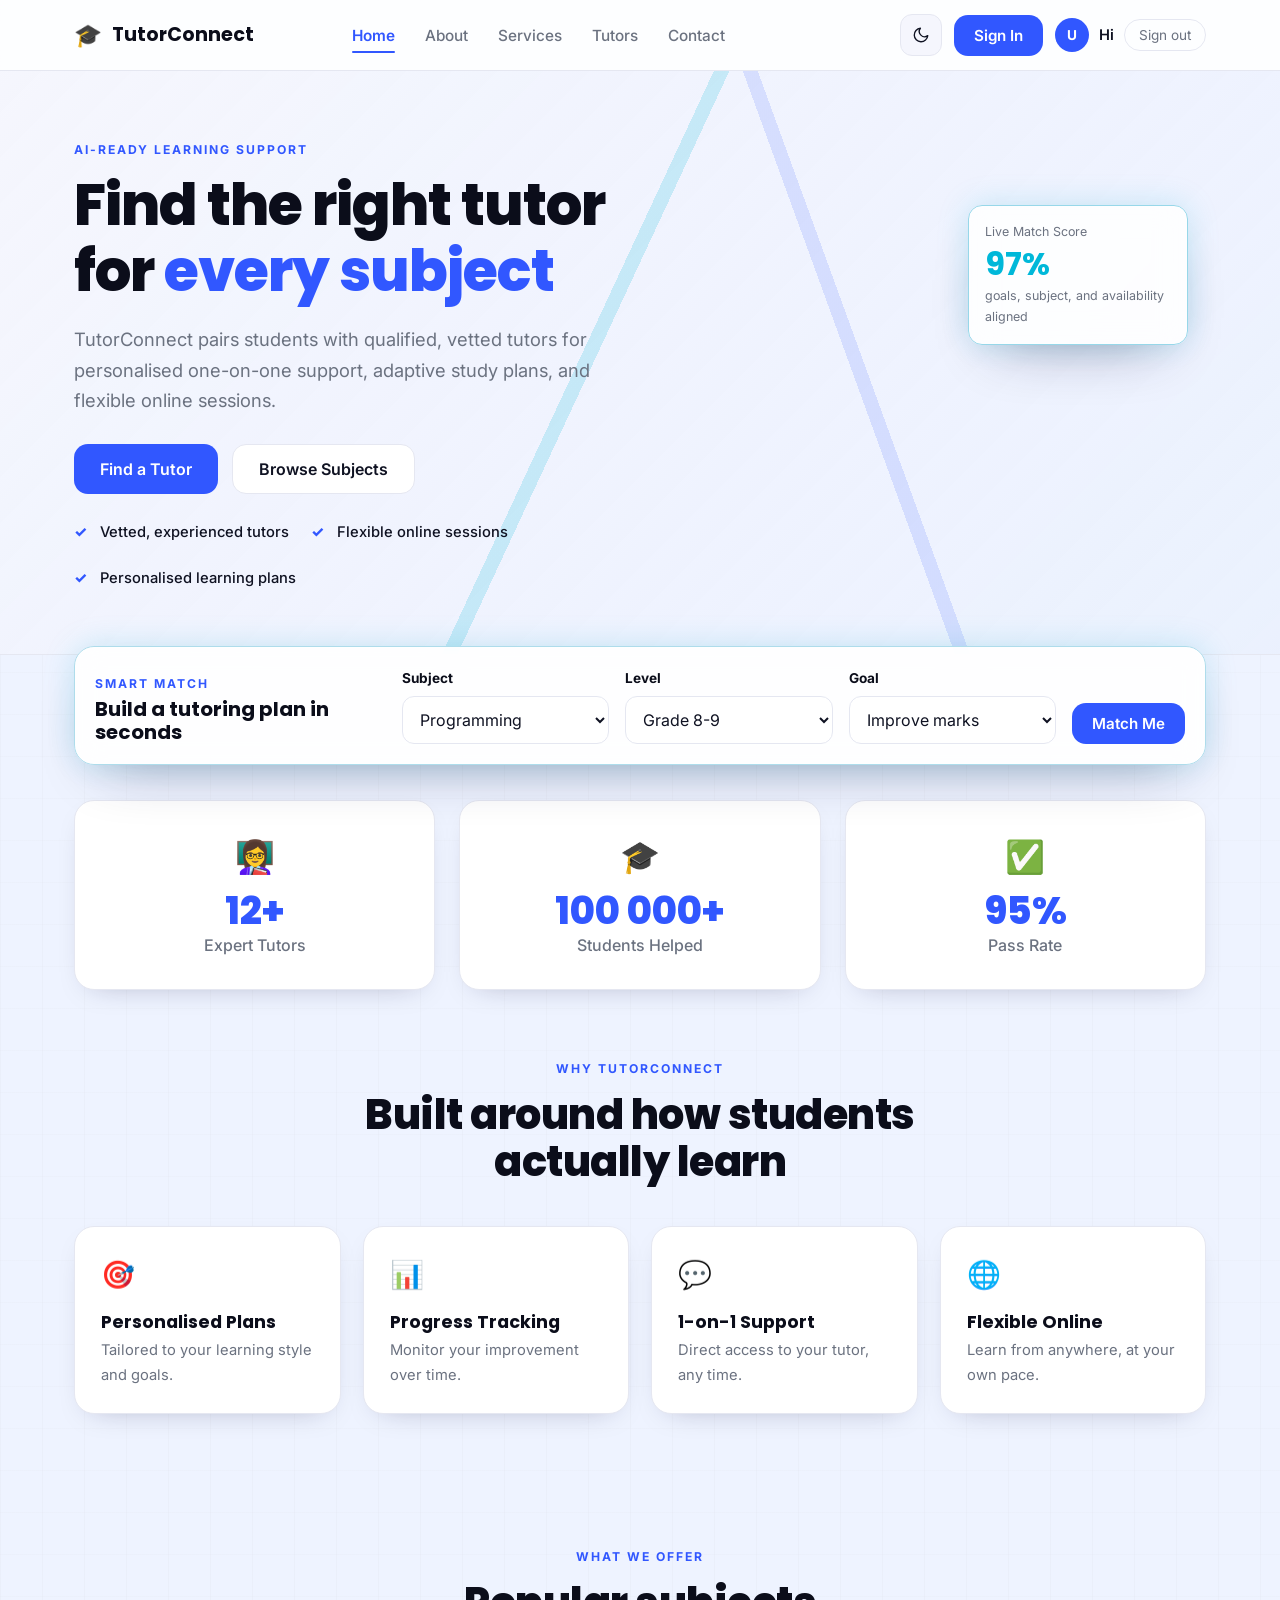
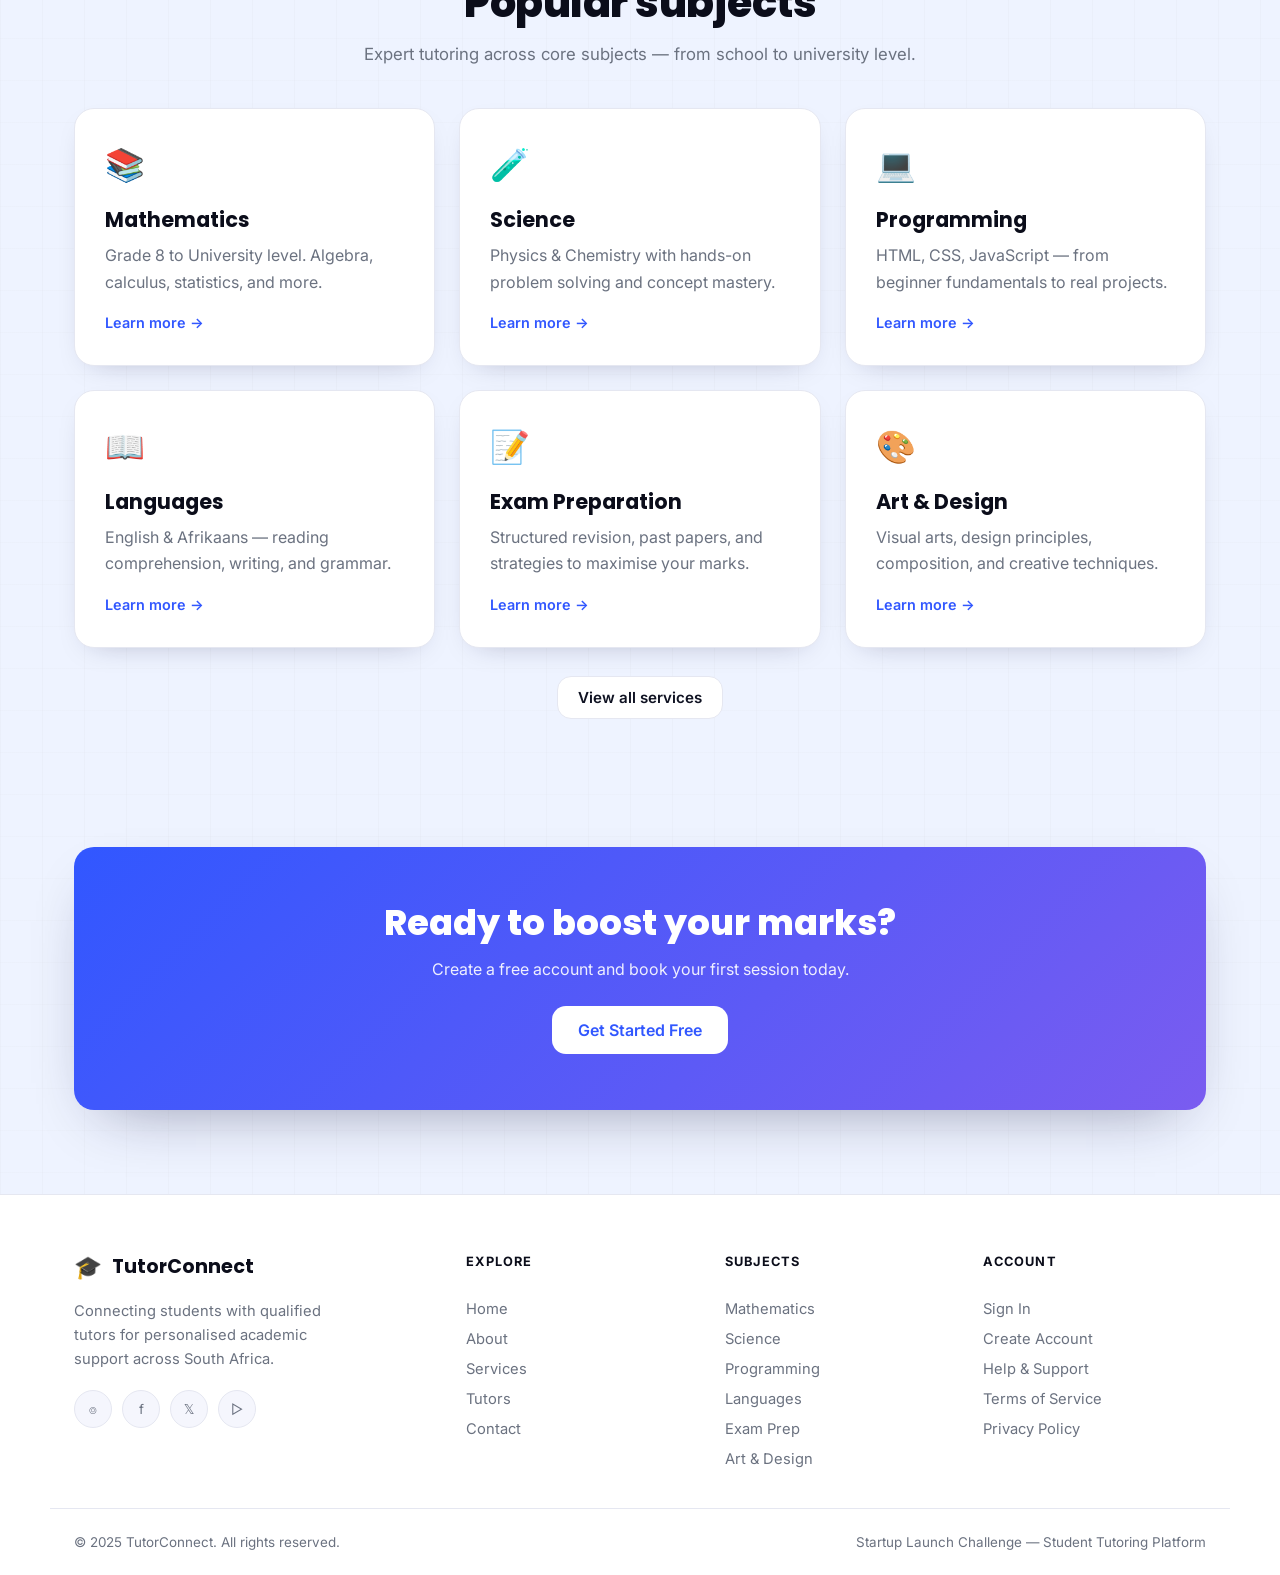
==== index.html @ 81cc76d5 "main" ====
<!DOCTYPE html>
<html lang="en" data-theme="light">
<head>
  <meta charset="UTF-8" />
  <meta name="viewport" content="width=device-width, initial-scale=1.0" />
  <meta name="description" content="TutorConnect pairs students with qualified, vetted tutors for personalised one-on-one academic support — online and on your schedule." />
  <title>TutorConnect — Find the Right Tutor for Every Subject</title>
  <link rel="preconnect" href="https://fonts.googleapis.com" />
  <link rel="preconnect" href="https://fonts.gstatic.com" crossorigin />
  <link href="https://fonts.googleapis.com/css2?family=Poppins:wght@500;600;700;800&family=Inter:wght@400;500;600;700&display=swap" rel="stylesheet" />
  <link rel="stylesheet" href="css/style.css" />
</head>
<body>

  <!-- ===================== NAVIGATION ===================== -->
  <header class="nav" id="topnav">
    <div class="nav__inner">
      <a href="#home" class="brand" data-page="home" aria-label="TutorConnect home">
        <span class="brand__cap" aria-hidden="true">🎓</span>
        <span class="brand__name">TutorConnect</span>
      </a>

      <nav class="nav__links" aria-label="Primary navigation">
        <button class="nav__link" data-page="home">Home</button>
        <button class="nav__link" data-page="about">About</button>
        <button class="nav__link" data-page="services">Services</button>
        <button class="nav__link" data-page="tutors">Tutors</button>
        <button class="nav__link" data-page="contact">Contact</button>
      </nav>

      <div class="nav__actions">
        <button class="theme-toggle" id="themeToggle" aria-label="Toggle dark mode" title="Toggle theme">
          <svg class="icon-moon" viewBox="0 0 24 24" width="18" height="18" fill="none" stroke="currentColor" stroke-width="1.8" stroke-linecap="round" stroke-linejoin="round"><path d="M21 12.8A9 9 0 1 1 11.2 3a7 7 0 0 0 9.8 9.8z"/></svg>
          <svg class="icon-sun" viewBox="0 0 24 24" width="18" height="18" fill="none" stroke="currentColor" stroke-width="1.8" stroke-linecap="round"><circle cx="12" cy="12" r="4"/><path d="M12 2v2M12 20v2M4.9 4.9l1.4 1.4M17.7 17.7l1.4 1.4M2 12h2M20 12h2M4.9 19.1l1.4-1.4M17.7 6.3l1.4-1.4"/></svg>
        </button>
        <button class="btn btn--primary nav__signin" data-page="signin">Sign In</button>
        <div class="nav__account" id="navAccount" hidden>
          <span class="nav__avatar" id="navAvatar">U</span>
          <span class="nav__hi" id="navHi">Hi</span>
          <button class="nav__signout" id="navSignout">Sign out</button>
        </div>
        <button class="nav__burger" id="navBurger" aria-label="Open menu" aria-expanded="false"><span></span><span></span><span></span></button>
      </div>
    </div>
    <nav class="nav__mobile" id="navMobile" aria-label="Mobile navigation">
      <button class="nav__link" data-page="home">Home</button>
      <button class="nav__link" data-page="about">About</button>
      <button class="nav__link" data-page="services">Services</button>
      <button class="nav__link" data-page="tutors">Tutors</button>
      <button class="nav__link" data-page="contact">Contact</button>
      <button class="nav__link" data-page="signin">Sign In</button>
    </nav>
  </header>

  <main id="main">

    <!-- ===================== HOME ===================== -->
    <section class="page page--active" id="page-home">
      <div class="hero">
        <div class="container hero__grid">
          <div class="hero__copy">
            <span class="eyebrow">AI-ready learning support</span>
            <h1 class="hero__title">Find the right tutor for <span class="text-primary">every subject</span></h1>
            <p class="hero__lead">TutorConnect pairs students with qualified, vetted tutors for personalised one-on-one support, adaptive study plans, and flexible online sessions.</p>
            <div class="hero__cta">
              <button class="btn btn--primary btn--lg" data-page="tutors">Find a Tutor</button>
              <button class="btn btn--ghost btn--lg" data-page="services">Browse Subjects</button>
            </div>
            <ul class="hero__points">
              <li>Vetted, experienced tutors</li>
              <li>Flexible online sessions</li>
              <li>Personalised learning plans</li>
            </ul>
          </div>

          <div class="hero__art">
            <img src="https://images.unsplash.com/photo-1522202176988-66273c2fd55f?w=900&q=80"
                 alt="Two students studying together at a laptop" loading="lazy"
                 onerror="this.style.display='none'" />
            <div class="orbit-card">
              <span>Live Match Score</span>
              <strong id="heroMatchScore">97%</strong>
              <small>goals, subject, and availability aligned</small>
            </div>
          </div>
        </div>
      </div>
       <br>
      <div class="container quick-match-wrap">
        <form class="quick-match" id="quickMatchForm">
          <div class="quick-match__head">
            <span class="eyebrow">Smart match</span>
            <h2>Build a tutoring plan in seconds</h2>
          </div>
          <label>
            <span>Subject</span>
            <select id="matchSubject" aria-label="Choose a subject">
              <option>Programming</option>
              <option>Mathematics</option>
              <option>Science</option>
              <option>Arts & Design</option>
              <option>English</option>
              <option>Afrikaans</option>
              <option>Exam Preparation</option>
            </select>
          </label>
          <label>
            <span>Level</span>
            <select id="matchLevel" aria-label="Choose a level">
              <option>Grade 8-9</option>
              <option>Grade 10-12</option>
              <option>University</option>
              <option>Beginner</option>
            </select>
          </label>
          <label>
            <span>Goal</span>
            <select id="matchGoal" aria-label="Choose a goal">
              <option>Improve marks</option>
              <option>Exam preparation</option>
              <option>Catch up fast</option>
              <option>Build confidence</option>
            </select>
          </label>
          <button type="submit" class="btn btn--primary">Match Me</button>
        </form>
        <div class="match-result" id="matchResult" hidden></div>
      </div>
      <br>
      <!-- stats -->
       <br>
       <br>
      <div class="container">
        <div class="stats" id="statRow">
          <div class="stat-card"><span class="stat-card__icon" aria-hidden="true">👩‍🏫</span><span class="stat-card__num" data-count="12" data-suffix="+">12+</span><span class="stat-card__label">Expert Tutors</span></div>
          <div class="stat-card"><span class="stat-card__icon" aria-hidden="true">🎓</span><span class="stat-card__num" data-count="100000" data-format="space" data-suffix="+">100 000+</span><span class="stat-card__label">Students Helped</span></div>
          <div class="stat-card"><span class="stat-card__icon" aria-hidden="true">✅</span><span class="stat-card__num" data-count="95" data-suffix="%">95%</span><span class="stat-card__label">Pass Rate</span></div>
        </div>
      </div>

      <!-- why -->
      <div class="container section">
        <div class="section__head center">
          <span class="eyebrow">Why TutorConnect</span>
          <h2 class="section__title">Built around how students actually learn</h2>
        </div>
        <div class="features" id="featureGrid"><!-- rendered by JS --></div>
      </div>

      <!-- subjects preview -->
      <div class="container section">
        <div class="section__head center">
          <span class="eyebrow">What we offer</span>
          <h2 class="section__title">Popular subjects</h2>
          <p class="section__sub">Expert tutoring across core subjects — from school to university level.</p>
        </div>
        <div class="services" id="homeServices"><!-- rendered by JS --></div>
        <div class="center" style="margin-top:28px">
          <button class="btn btn--ghost" data-page="services">View all services</button>
        </div>
      </div>

      <!-- CTA band -->
      <div class="container section">
        <div class="cta-band">
          <h2>Ready to boost your marks?</h2>
          <p>Create a free account and book your first session today.</p>
          <button class="btn btn--light btn--lg" data-page="signin">Get Started Free</button>
        </div>
      </div>
    </section>

    <!-- ===================== ABOUT ===================== -->
    <section class="page" id="page-about">
      <div class="band-soft">
        <div class="container about">
          <div class="about__text">
            <span class="eyebrow">Who we are</span>
            <h1 class="section__title section__title--xl">About TutorConnect</h1>
            <p>TutorConnect helps students find reliable tutors for academic support and exam preparation. We connect learners with qualified tutors in various subjects, ensuring personalised learning experiences and improved academic performance.</p>
            <p>Our mission is to empower students to achieve their academic goals by providing access to experienced tutors who can guide them through their learning journey. We believe every student has the potential to excel with the right support.</p>
            <p>We focus on creating a safe, supportive, and engaging learning environment where students can build confidence, strengthen their understanding of key concepts, and develop essential study skills.</p>
            <p>Through innovative technology and dedicated educators, TutorConnect bridges the gap between students and expert tutors, offering flexible online learning, personalised tutoring plans, and progress tracking tailored to each student's needs.</p>
          </div>
          <div class="about__cards" id="aboutFeatures"><!-- rendered by JS --></div>
        </div>
      </div>

      <div class="container section">
        <div class="stats stats--plain" id="aboutStats">
          <div class="stat-card"><span class="stat-card__icon" aria-hidden="true">👩‍🏫</span><span class="stat-card__num">12+</span><span class="stat-card__label">Expert Tutors</span></div>
          <div class="stat-card"><span class="stat-card__icon" aria-hidden="true">🎓</span><span class="stat-card__num">100 000+</span><span class="stat-card__label">Students Helped</span></div>
          <div class="stat-card"><span class="stat-card__icon" aria-hidden="true">✅</span><span class="stat-card__num">95%</span><span class="stat-card__label">Pass Rate</span></div>
        </div>
      </div>

      <div class="container section">
        <div class="cta-band">
          <h2>Want to learn with us?</h2>
          <p>Browse our tutors and find the perfect match for your subject and level.</p>
          <button class="btn btn--light btn--lg" data-page="tutors">Find a Tutor</button>
        </div>
      </div>
    </section>

    <!-- ===================== SERVICES ===================== -->
    <section class="page" id="page-services">
      <div class="band-soft">
        <div class="container section">
          <div class="section__head center">
            <span class="eyebrow">What we offer</span>
            <h1 class="section__title section__title--xl">Our Services</h1>
            <p class="section__sub">Expert tutoring across core subjects — from school to university level.</p>
          </div>
          <div class="services" id="servicesGrid"><!-- rendered by JS --></div>
        </div>
      </div>
      <div class="container section">
        <div class="cta-band">
          <h2>Not sure which subject to start with?</h2>
          <p>Send us a message and we'll help you find the right tutor for your goals.</p>
          <button class="btn btn--light btn--lg" data-page="contact">Contact Us</button>
        </div>
      </div>
    </section>

    <!-- ===================== SUBJECT (dynamic, one per subject) ===================== -->
    <section class="page" id="page-subject">
      <div class="band-soft">
        <div class="container section">
          <button class="back-link" data-page="services">← All services</button>
          <div class="subject-hero center">
            <span class="subject-hero__icon" id="subjectIcon" aria-hidden="true">📚</span>
            <span class="eyebrow">Subject</span>
            <h1 class="section__title section__title--xl" id="subjectTitle">Subject</h1>
            <p class="section__sub" id="subjectTagline"></p>
          </div>
        </div>
      </div>

      <div class="container section">
        <div class="subject-about card">
          <h2>What we cover</h2>
          <p id="subjectAbout"></p>
          <ul class="topics" id="subjectTopics"></ul>
        </div>
      </div>

      <div class="container section">
        <h2 class="section__title center">Tutors for <span id="subjectTitle2"></span></h2>
        <p class="tutor-count" id="subjectTutorCount" aria-live="polite"></p>
        <div class="tutors" id="subjectTutors"></div>
        <div class="center" style="margin-top:28px">
          <button class="btn btn--ghost" data-page="tutors">Browse all tutors</button>
        </div>
      </div>

      <div class="container section">
        <div class="cta-band">
          <h2>Ready to start with <span id="subjectTitle3"></span>?</h2>
          <p>Book a session or message us and we'll match you with the right tutor.</p>
          <button class="btn btn--light btn--lg" data-page="contact">Get in Touch</button>
        </div>
      </div>
    </section>

    <!-- ===================== TUTORS ===================== -->
    <section class="page" id="page-tutors">
      <div class="container section">
        <div class="section__head center">
          <span class="eyebrow">Our team</span>
          <h1 class="section__title section__title--xl">Find a Tutor</h1>
          <p class="section__sub">Browse our qualified tutors by name or subject and get started today.</p>
        </div>

        <!-- search -->
        <div class="tutor-search">
          <svg viewBox="0 0 24 24" width="18" height="18" fill="none" stroke="currentColor" stroke-width="1.8"><circle cx="11" cy="11" r="7"/><path d="M21 21l-4-4"/></svg>
          <input type="search" id="tutorSearch" placeholder="Search by name or subject…" aria-label="Search tutors by name or subject" />
        </div>

        <!-- subject filter pills -->
        <div class="pills" id="subjectPills"><!-- rendered by JS --></div>

        <div class="tutor-tools" aria-label="Tutor browsing tools">
          <label class="select-field">
            <span>Sort</span>
            <select id="tutorSort">
              <option value="recommended">Recommended</option>
              <option value="rating">Highest rating</option>
              <option value="reviews">Most reviewed</option>
              <option value="rate">Lowest rate</option>
            </select>
          </label>
          <label class="toggle-field">
            <input type="checkbox" id="availableOnly" />
            <span>Available this week</span>
          </label>
        </div>

        <p class="tutor-count" id="tutorCount" aria-live="polite"></p>
        <div class="tutors" id="tutorGrid"><!-- rendered by JS --></div>
        <p class="empty-msg" id="tutorEmpty" hidden>No tutors match your search. Try a different name or subject.</p>
      </div>
    </section>

    <!-- ===================== CONTACT ===================== -->
    <section class="page" id="page-contact">
      <div class="band-soft">
        <div class="container section contact">
          <div class="contact__intro">
            <span class="eyebrow">Get in touch</span>
            <h1 class="section__title section__title--xl">Contact Us</h1>
            <p>Have a question or want to find the right tutor for your needs? Send us a message and we'll get back to you within 24 hours.</p>
            <ul class="contact__list">
              <li><span class="contact__ico" aria-hidden="true">✉️</span><span><strong>Email</strong>hello@tutorconnect.co.za</span></li>
              <li><span class="contact__ico" aria-hidden="true">📞</span><span><strong>Phone</strong>+27 21 000 0000</span></li>
              <li><span class="contact__ico" aria-hidden="true">🕘</span><span><strong>Hours</strong>Mon–Fri, 8am–6pm SAST</span></li>
            </ul>
          </div>

          <form class="contact__form card" id="contactForm" novalidate>
            <div class="field">
              <label for="cName">Your Name</label>
              <input id="cName" name="name" type="text" placeholder="Thabo Mokoena" required />
              <span class="field__error" data-for="cName"></span>
            </div>
            <div class="field">
              <label for="cEmail">Email Address</label>
              <input id="cEmail" name="email" type="email" placeholder="you@email.com" required />
              <span class="field__error" data-for="cEmail"></span>
            </div>
            <div class="field">
              <label for="cMsg">Message</label>
              <textarea id="cMsg" name="message" rows="5" placeholder="Tell us what you need help with…" required></textarea>
              <span class="field__error" data-for="cMsg"></span>
            </div>
            <button type="submit" class="btn btn--primary btn--block btn--lg">Send Message</button>
            <p class="form__success" id="contactSuccess" hidden>✓ Thanks! Your message has been sent — we'll reply within 24 hours.</p>
          </form>
        </div>
      </div>
    </section>

    <!-- ===================== TERMS ===================== -->
    <section class="page" id="page-terms-extra">
      <div class="container section legal">
        <button class="back-link" data-page="home">← Back to home</button>
        <span class="eyebrow">Legal</span>
        <h1 class="section__title section__title--xl">Terms of Service</h1>
        <p class="legal__updated">Last updated: 1 January 2025</p>
        <h2>1. Using TutorConnect</h2>
        <p>TutorConnect connects students with independent tutors for academic support. By creating an account you confirm that the information you provide is accurate and that you are old enough, or have guardian permission, to use the service.</p>
        <h2>2. Booking sessions</h2>
        <p>When you book a session you agree to attend at the scheduled time. Tutors set their own availability and rates, which are shown before you confirm. Cancellations made at least 24 hours in advance are eligible for rescheduling.</p>
        <h2>3. Conduct</h2>
        <p>We expect respectful, honest communication between students and tutors. Harassment, abuse, or attempts to arrange payment outside the platform may result in account suspension.</p>
        <h2>4. Payments &amp; refunds</h2>
        <p>Session fees are processed securely. If a tutor fails to attend a confirmed session, you are entitled to a full refund or a free rebooking.</p>
        <h2>5. Changes</h2>
        <p>We may update these terms from time to time. Significant changes will be communicated by email or an in-app notice. This is a student project demonstration and not a binding legal agreement.</p>
      </div>
    </section>

    <!-- ===================== PRIVACY ===================== -->
    <section class="page" id="page-privacy-extra">
      <div class="container section legal">
        <button class="back-link" data-page="home">← Back to home</button>
        <span class="eyebrow">Legal</span>
        <h1 class="section__title section__title--xl">Privacy Policy</h1>
        <p class="legal__updated">Last updated: 1 January 2025</p>
        <h2>What we collect</h2>
        <p>We collect the details you give us — your name, email address, and the subjects you're interested in — so we can match you with suitable tutors and contact you about your sessions.</p>
        <h2>How we use it</h2>
        <p>Your information is used to operate the platform: creating your account, processing bookings, and improving the service. We never sell your personal data to third parties.</p>
        <h2>Cookies</h2>
        <p>We use a small amount of local storage to remember your theme preference (light or dark) and keep you signed in during your visit. You can clear this at any time in your browser settings.</p>
        <h2>Your choices</h2>
        <p>You can request a copy of your data or ask us to delete your account by emailing hello@tutorconnect.co.za. This is a student project demonstration; no real personal data is stored on a server.</p>
      </div>
    </section>

    <!-- ===================== SIGN IN ===================== -->
    <section class="page" id="page-signin">
      <div class="container section auth-wrap">
        <div class="auth-card card">
          <div class="auth-card__head">
            <span class="brand__cap" aria-hidden="true">🎓</span>
            <h1 id="authTitle">Welcome back</h1>
            <p id="authSub">Sign in to your TutorConnect account.</p>
          </div>

          <div class="auth-tabs" id="authTabs">
            <button class="auth-tab auth-tab--active" data-auth="signin">Sign In</button>
            <button class="auth-tab" data-auth="create">Create Account</button>
          </div>

          <form id="authForm" novalidate>
            <div class="field">
              <label for="authUser">Username</label>
              <input id="authUser" type="text" placeholder="Enter any username" autocomplete="username" />
            </div>
            <div class="field">
              <label for="authPass">Password</label>
              <div class="field__pass">
                <input id="authPass" type="password" placeholder="Enter any password" autocomplete="current-password" />
                <button type="button" class="field__eye" id="togglePass" aria-label="Show password">
                  <svg viewBox="0 0 24 24" width="17" height="17" fill="none" stroke="currentColor" stroke-width="1.7"><path d="M2 12s3.5-7 10-7 10 7 10 7-3.5 7-10 7-10-7-10-7z"/><circle cx="12" cy="12" r="3"/></svg>
                </button>
              </div>
            </div>
            <button type="submit" class="btn btn--primary btn--block btn--lg" id="authSubmit">Sign In</button>
            <p class="auth-msg" id="authMsg" hidden></p>
          </form>

          <p class="auth-note">Demo mode — any username and password will sign you in.</p>
        </div>
      </div>
    </section>

    <!-- ===================== TERMS ===================== -->
    <section class="page" id="page-terms">
      <div class="container section legal">
        <span class="eyebrow">Legal</span>
        <h1 class="section__title section__title--xl">Terms of Service</h1>
        <p class="legal__date">Last updated: 1 January 2025</p>
        <h2>1. Using TutorConnect</h2>
        <p>By creating an account or booking a session you agree to use TutorConnect for lawful, educational purposes. You are responsible for keeping your login details secure and for the activity on your account.</p>
        <h2>2. Bookings &amp; sessions</h2>
        <p>Sessions are arranged between students and independent tutors. Tutors set their own availability. We ask that cancellations are made at least 24 hours before a scheduled session so the slot can be offered to another student.</p>
        <h2>3. Conduct</h2>
        <p>We are committed to a safe, supportive learning environment. Harassment, abusive language, or sharing of inappropriate content may result in suspension of your account.</p>
        <h2>4. Payments</h2>
        <p>Where payments apply, fees are shown clearly before you confirm a booking. This demo project does not process real payments.</p>
        <h2>5. Changes</h2>
        <p>We may update these terms from time to time. Continued use of the platform after changes means you accept the updated terms.</p>
        <button class="btn btn--ghost" data-page="home" style="margin-top:20px">← Back to home</button>
      </div>
    </section>

    <!-- ===================== PRIVACY ===================== -->
    <section class="page" id="page-privacy">
      <div class="container section legal">
        <span class="eyebrow">Legal</span>
        <h1 class="section__title section__title--xl">Privacy Policy</h1>
        <p class="legal__date">Last updated: 1 January 2025</p>
        <h2>What we collect</h2>
        <p>To match you with tutors we may collect your name, email address, the subjects you're interested in, and your messages to us. We only collect what we need to provide the service.</p>
        <h2>How we use it</h2>
        <p>Your information is used to create your account, arrange sessions, respond to enquiries, and improve TutorConnect. We do not sell your personal information to third parties.</p>
        <h2>Your choices</h2>
        <p>You can request a copy of your data or ask us to delete your account at any time by contacting <strong>hello@tutorconnect.co.za</strong>.</p>
        <h2>Cookies</h2>
        <p>We use local browser storage to remember small preferences such as your light or dark theme. No tracking cookies are used in this project.</p>
        <button class="btn btn--ghost" data-page="home" style="margin-top:20px">← Back to home</button>
      </div>
    </section>

  </main>

  <!-- ===================== FOOTER ===================== -->
  <footer class="footer" id="footer">
    <div class="container footer__inner">
      <div class="footer__brand">
        <a href="#home" class="brand" data-page="home"><span class="brand__cap" aria-hidden="true">🎓</span><span class="brand__name">TutorConnect</span></a>
        <p>Connecting students with qualified tutors for personalised academic support across South Africa.</p>
        <div class="footer__social">
          <button aria-label="Instagram" data-social="Instagram">⌾</button>
          <button aria-label="Facebook" data-social="Facebook">f</button>
          <button aria-label="X" data-social="X">𝕏</button>
          <button aria-label="YouTube" data-social="YouTube">▷</button>
        </div>
      </div>

      <nav class="footer__col" aria-label="Explore">
        <span class="footer__head">Explore</span>
        <button class="footer__link" data-page="home">Home</button>
        <button class="footer__link" data-page="about">About</button>
        <button class="footer__link" data-page="services">Services</button>
        <button class="footer__link" data-page="tutors">Tutors</button>
        <button class="footer__link" data-page="contact">Contact</button>
      </nav>

      <nav class="footer__col" aria-label="Subjects">
        <span class="footer__head">Subjects</span>
        <button class="footer__link" data-open-subject="Mathematics">Mathematics</button>
        <button class="footer__link" data-open-subject="Science">Science</button>
        <button class="footer__link" data-open-subject="Programming">Programming</button>
        <button class="footer__link" data-open-subject="Languages">Languages</button>
        <button class="footer__link" data-open-subject="Exam Preparation">Exam Prep</button>
        <button class="footer__link" data-open-subject="Art &amp; Design">Art &amp; Design</button>
      </nav>

      <nav class="footer__col" aria-label="Account">
        <span class="footer__head">Account</span>
        <button class="footer__link" data-page="signin">Sign In</button>
        <button class="footer__link" data-page="signin" data-authmode="create">Create Account</button>
        <button class="footer__link" data-page="contact">Help &amp; Support</button>
        <button class="footer__link" data-page="terms">Terms of Service</button>
        <button class="footer__link" data-page="privacy">Privacy Policy</button>
      </nav>
    </div>
    <div class="container footer__bottom">
      <span>©️ 2025 TutorConnect. All rights reserved.</span>
      <span>Startup Launch Challenge — Student Tutoring Platform</span>
    </div>
  </footer>

  <!-- toast -->
  <div class="toast" id="toast" hidden></div>

  <div class="modal" id="bookingModal" hidden>
    <div class="modal__panel" role="dialog" aria-modal="true" aria-labelledby="bookingTitle">
      <button class="modal__close" id="bookingClose" aria-label="Close booking dialog">x</button>
      <span class="eyebrow">Session request</span>
      <h2 id="bookingTitle">Book a tutor</h2>
      <p id="bookingIntro"></p>
      <form id="bookingForm" class="booking-form">
        <label>
          <span>Preferred day</span>
          <select id="bookingDay">
            <option>Monday</option>
            <option>Tuesday</option>
            <option>Wednesday</option>
            <option>Thursday</option>
            <option>Friday</option>
            <option>Saturday</option>
          </select>
        </label>
        <label>
          <span>Session length</span>
          <select id="bookingLength">
            <option>45 minutes</option>
            <option>60 minutes</option>
            <option>90 minutes</option>
          </select>
        </label>
        <label>
          <span>What should the tutor focus on?</span>
          <textarea id="bookingNotes" rows="4" placeholder="Example: calculus revision, past paper questions, confidence with basics"></textarea>
        </label>
        <button type="submit" class="btn btn--primary btn--block">Send Request</button>
      </form>
    </div>
  </div>

  <script src="css/js/script.js"></script>
</body>
</html>
---- css/style.css ----
/* ============================================================
   TutorConnect — Stylesheet
   Headings: Poppins · Body: Inter
   ============================================================ */

/* ---------- THEME TOKENS ---------- */
:root {
  --primary:    #3157ff;
  --primary-d:  #203fd1;
  --primary-sft:#e7efff;
  --accent:     #00b8d9;
  --success:    #20b486;
  --bg:         #eef3ff;
  --surface:    #ffffff;
  --surface-2:  #f5f6fd;
  --text:       #0f1222;
  --heading:    #0b0d1a;
  --muted:      #6b7280;
  --border:     #e5e7f1;
  --star:       #f5b50a;
  --ring:       rgba(91,63,228,.20);
  --shadow:     0 10px 30px -18px rgba(20,20,60,.35);
  --shadow-lg:  0 24px 60px -30px rgba(20,20,60,.45);
  --glow:       0 0 32px rgba(0,184,217,.18);

  --font-head: "Poppins", system-ui, sans-serif;
  --font-body: "Inter", system-ui, sans-serif;
  --maxw: 1180px;
  --nav-h: 70px;
  --r-sm: 10px; --r-md: 14px; --r-lg: 20px; --r-pill: 999px;
}

[data-theme="dark"] {
  --primary:    #7c8cff;
  --primary-d:  #5d6df1;
  --primary-sft:#182044;
  --accent:     #38d5ff;
  --success:    #3ce0a6;
  --bg:         #090b12;
  --surface:    #111622;
  --surface-2:  #151d2c;
  --text:       #e7e9f2;
  --heading:    #f4f5fb;
  --muted:      #99a0b3;
  --border:     #262a39;
  --star:       #f5b50a;
  --ring:       rgba(129,105,255,.28);
  --shadow:     0 10px 30px -18px rgba(0,0,0,.6);
  --shadow-lg:  0 24px 60px -28px rgba(0,0,0,.7);
  --glow:       0 0 42px rgba(56,213,255,.18);
}

/* ---------- RESET ---------- */
* { box-sizing: border-box; margin: 0; padding: 0; }
html { scroll-behavior: smooth; }
body {
  background:
    linear-gradient(90deg, color-mix(in srgb, var(--border) 32%, transparent) 1px, transparent 1px),
    linear-gradient(180deg, color-mix(in srgb, var(--border) 26%, transparent) 1px, transparent 1px),
    var(--bg);
  background-size: 42px 42px;
  color: var(--text);
  font-family: var(--font-body);
  font-size: 16px;
  line-height: 1.65;
  -webkit-font-smoothing: antialiased;
  transition: background .3s ease, color .3s ease;
}
img { max-width: 100%; display: block; }
button { font-family: inherit; cursor: pointer; border: none; background: none; color: inherit; }
input, textarea, select { font-family: inherit; font-size: 1rem; }
a { color: inherit; text-decoration: none; }
h1, h2, h3, h4 { font-family: var(--font-head); color: var(--heading); line-height: 1.15; }
::selection { background: var(--primary); color: #fff; }

.container { max-width: var(--maxw); margin: 0 auto; padding: 0 24px; }
.section { padding: 64px 24px; }
.center { text-align: center; }
.text-primary { color: var(--primary); }
.eyebrow {
  font-family: var(--font-body); font-weight: 700; text-transform: uppercase;
  letter-spacing: 2px; font-size: .76rem; color: var(--primary); display: inline-block; margin-bottom: 12px;
}
.section__head { max-width: 620px; margin: 0 auto 40px; }
.section__head.center { text-align: center; }
.section__title { font-size: clamp(1.9rem, 4vw, 2.6rem); font-weight: 800; letter-spacing: -.5px; }
.section__title--xl { font-size: clamp(2.2rem, 5vw, 3.2rem); }
.section__sub { color: var(--muted); margin-top: 14px; font-size: 1.05rem; }

/* ============================================================
   NAVIGATION
   ============================================================ */
.nav {
  position: sticky; top: 0; z-index: 50;
  background: color-mix(in srgb, var(--surface) 88%, transparent);
  backdrop-filter: blur(12px);
  border-bottom: 1px solid var(--border);
}
.nav__inner { max-width: var(--maxw); margin: 0 auto; height: var(--nav-h); display: flex; align-items: center; gap: 20px; padding: 0 24px; }
.brand { display: inline-flex; align-items: center; gap: 10px; }
.brand__cap { font-size: 1.4rem; line-height: 1; }
.brand__name { font-family: var(--font-head); font-weight: 700; font-size: 1.2rem; color: var(--heading); }
.nav__links { display: flex; gap: 30px; margin: 0 auto; }
.nav__link { font-size: .96rem; font-weight: 500; color: var(--muted); position: relative; padding: 6px 0; transition: color .2s; }
.nav__link:hover { color: var(--text); }
.nav__link.is-active { color: var(--primary); font-weight: 600; }
.nav__link.is-active::after { content: ""; position: absolute; left: 0; right: 0; bottom: -2px; height: 2px; background: var(--primary); border-radius: 2px; }
.nav__actions { display: flex; align-items: center; gap: 12px; margin-left: auto; }

.theme-toggle { width: 42px; height: 42px; border-radius: 12px; background: var(--surface-2); border: 1px solid var(--border); display: grid; place-items: center; color: var(--text); transition: background .2s, transform .3s; }
.theme-toggle:hover { transform: rotate(12deg); }
.icon-sun { display: none; }
[data-theme="dark"] .icon-moon { display: none; }
[data-theme="dark"] .icon-sun { display: block; }

.nav__account { display: flex; align-items: center; gap: 10px; }
.nav__avatar { width: 34px; height: 34px; border-radius: 50%; background: var(--primary); color: #fff; display: grid; place-items: center; font-weight: 700; font-size: .85rem; }
.nav__hi { font-size: .92rem; font-weight: 600; color: var(--text); }
.nav__signout { font-size: .85rem; color: var(--muted); border: 1px solid var(--border); border-radius: var(--r-pill); padding: 7px 14px; transition: .2s; }
.nav__signout:hover { color: var(--primary); border-color: var(--primary); }

.nav__burger { display: none; flex-direction: column; gap: 4px; padding: 8px; }
.nav__burger span { width: 22px; height: 2px; background: var(--text); border-radius: 2px; transition: .25s; }
.nav__mobile { display: none; flex-direction: column; padding: 8px 24px 16px; border-top: 1px solid var(--border); background: var(--surface); }
.nav__mobile .nav__link { text-align: left; padding: 13px 0; border-bottom: 1px solid var(--border); }
.nav__mobile.is-open { display: flex; }

/* ============================================================
   BUTTONS
   ============================================================ */
.btn { display: inline-flex; align-items: center; justify-content: center; gap: 8px; font-weight: 600; font-size: .95rem; padding: 11px 20px; border-radius: var(--r-md); transition: transform .12s, background .2s, box-shadow .2s; white-space: nowrap; }
.btn:active { transform: translateY(1px); }
.btn--primary { background: var(--primary); color: #fff; }
.btn--primary:hover { background: var(--primary-d); }
.btn--ghost { background: var(--surface); color: var(--text); border: 1px solid var(--border); }
.btn--ghost:hover { border-color: var(--primary); color: var(--primary); }
.btn--light { background: #fff; color: var(--primary); }
.btn--light:hover { background: #f0eefe; }
.btn--lg { padding: 14px 26px; font-size: 1rem; }
.btn--block { width: 100%; }

/* ============================================================
   PAGE ROUTING
   ============================================================ */
.page { display: none; }
.page--active { display: block; animation: fade .3s ease; }
@keyframes fade { from { opacity: 0; transform: translateY(8px); } to { opacity: 1; transform: none; } }

.band-soft { background: var(--surface-2); border-block: 1px solid var(--border); }

/* ============================================================
   HERO (Home)
   ============================================================ */
.hero {
  position: relative;
  overflow: hidden;
  background:
    linear-gradient(135deg, color-mix(in srgb, var(--surface-2) 88%, transparent), color-mix(in srgb, var(--primary-sft) 72%, transparent)),
    var(--surface-2);
  border-bottom: 1px solid var(--border);
}
.hero::before {
  content: "";
  position: absolute;
  inset: 0;
  background:
    linear-gradient(115deg, transparent 0 46%, color-mix(in srgb, var(--accent) 18%, transparent) 46% 47%, transparent 47%),
    linear-gradient(70deg, transparent 0 64%, color-mix(in srgb, var(--primary) 14%, transparent) 64% 65%, transparent 65%);
  pointer-events: none;
}
.hero__grid { display: grid; grid-template-columns: 1.05fr .95fr; gap: 48px; align-items: center; padding: 64px 24px; }
.hero__copy, .hero__art { position: relative; z-index: 1; }
.hero__title { font-size: clamp(2.3rem, 5vw, 3.6rem); font-weight: 800; letter-spacing: -1px; }
.hero__lead { color: var(--muted); font-size: 1.15rem; margin: 20px 0 28px; max-width: 46ch; }
.hero__cta { display: flex; gap: 14px; flex-wrap: wrap; }
.hero__points { list-style: none; display: flex; gap: 22px; flex-wrap: wrap; margin-top: 26px; }
.hero__points li { position: relative; padding-left: 26px; color: var(--text); font-size: .92rem; font-weight: 500; }
.hero__points li::before { content: "✓"; position: absolute; left: 0; color: var(--primary); font-weight: 800; }
.hero__art { isolation: isolate; }
.hero__art img {
  width: 100%;
  border-radius: var(--r-lg);
  border: 1px solid color-mix(in srgb, var(--accent) 30%, var(--border));
  box-shadow: var(--shadow-lg), var(--glow);
  aspect-ratio: 4/3;
  object-fit: cover;
  background: var(--surface-2);
}
.orbit-card {
  position: absolute;
  right: 18px;
  bottom: 18px;
  width: min(220px, calc(100% - 36px));
  padding: 16px;
  border-radius: 14px;
  background: color-mix(in srgb, var(--surface) 86%, transparent);
  border: 1px solid color-mix(in srgb, var(--accent) 34%, var(--border));
  box-shadow: var(--shadow-lg), var(--glow);
  backdrop-filter: blur(14px);
}
.orbit-card span, .orbit-card small { display: block; color: var(--muted); font-size: .78rem; }
.orbit-card strong { display: block; color: var(--accent); font-family: var(--font-head); font-size: 2rem; line-height: 1; margin: 6px 0; }

.quick-match-wrap { margin-top: -36px; position: relative; z-index: 3; }
.quick-match {
  display: grid;
  grid-template-columns: 1.4fr repeat(3, 1fr) auto;
  gap: 16px;
  align-items: end;
  background: color-mix(in srgb, var(--surface) 92%, transparent);
  border: 1px solid color-mix(in srgb, var(--accent) 24%, var(--border));
  border-radius: var(--r-lg);
  box-shadow: var(--shadow-lg), var(--glow);
  padding: 20px;
  backdrop-filter: blur(14px);
}
.quick-match__head h2 { font-size: 1.25rem; }
.quick-match .eyebrow { margin-bottom: 4px; }
.quick-match label, .booking-form label, .select-field {
  display: grid;
  gap: 7px;
  color: var(--heading);
  font-weight: 700;
  font-size: .85rem;
}
.quick-match select, .booking-form select, .booking-form textarea, .select-field select {
  width: 100%;
  border: 1px solid var(--border);
  border-radius: 12px;
  background: var(--surface);
  color: var(--text);
  padding: 12px 13px;
  outline: none;
}
.quick-match select:focus, .booking-form select:focus, .booking-form textarea:focus, .select-field select:focus {
  border-color: var(--primary);
  box-shadow: 0 0 0 4px var(--ring);
}
.match-result {
  margin: 16px auto 0;
  max-width: 820px;
  background: var(--surface);
  border: 1px solid var(--border);
  border-radius: var(--r-lg);
  padding: 18px;
  box-shadow: var(--shadow);
}
.match-result strong { color: var(--primary); }
.match-result .btn { margin-top: 12px; }

/* ============================================================
   STATS
   ============================================================ */
.stats { display: grid; grid-template-columns: repeat(3, 1fr); gap: 24px; margin-top: -44px; position: relative; z-index: 2; }
.stats--plain { margin-top: 0; }
.stat-card { background: var(--surface); border: 1px solid var(--border); border-radius: var(--r-lg); padding: 30px 20px; text-align: center; box-shadow: var(--shadow); }
.stat-card__icon { font-size: 2rem; display: block; margin-bottom: 6px; }
.stat-card__num { display: block; font-family: var(--font-head); font-weight: 800; font-size: 2.4rem; color: var(--primary); line-height: 1.1; }
.stat-card__label { color: var(--muted); font-weight: 500; }

/* ============================================================
   FEATURE CARDS (Why / About)
   ============================================================ */
.features { display: grid; grid-template-columns: repeat(4, 1fr); gap: 22px; }
.feature { background: var(--surface); border: 1px solid var(--border); border-radius: var(--r-lg); padding: 26px; box-shadow: var(--shadow); transition: transform .2s, box-shadow .2s; }
.feature:hover { transform: translateY(-4px); box-shadow: var(--shadow-lg); }
.feature__icon { font-size: 1.7rem; display: block; margin-bottom: 14px; }
.feature h3 { font-size: 1.1rem; font-weight: 700; margin-bottom: 6px; }
.feature p { color: var(--muted); font-size: .92rem; }

/* ============================================================
   SERVICES
   ============================================================ */
.services { display: grid; grid-template-columns: repeat(3, 1fr); gap: 24px; }
.service { background: var(--surface); border: 1px solid var(--border); border-radius: var(--r-lg); padding: 30px; box-shadow: var(--shadow); transition: transform .2s, box-shadow .2s, border-color .2s; }
.service:hover { transform: translateY(-4px); box-shadow: var(--shadow-lg); border-color: var(--primary); }
.service__icon { font-size: 2rem; display: block; margin-bottom: 16px; }
.service h3 { font-size: 1.3rem; font-weight: 700; margin-bottom: 10px; }
.service p { color: var(--muted); }

/* ============================================================
   TUTORS
   ============================================================ */
.tutor-search { display: flex; align-items: center; gap: 10px; max-width: 560px; margin: 0 auto 22px; background: var(--surface); border: 1px solid var(--border); border-radius: var(--r-md); padding: 13px 18px; color: var(--muted); box-shadow: var(--shadow); }
.tutor-search:focus-within { border-color: var(--primary); box-shadow: 0 0 0 4px var(--ring); }
.tutor-search input { flex: 1; border: none; outline: none; background: none; color: var(--text); }

.pills { display: flex; flex-wrap: wrap; gap: 10px; justify-content: center; margin-bottom: 18px; }
.pill { border: 1px solid var(--border); background: var(--surface); color: var(--muted); border-radius: var(--r-pill); padding: 8px 16px; font-size: .88rem; font-weight: 500; transition: .18s; }
.pill:hover { color: var(--primary); border-color: var(--primary); }
.pill--active { background: var(--primary); color: #fff; border-color: var(--primary); }

.tutor-tools {
  display: flex;
  justify-content: center;
  align-items: end;
  gap: 16px;
  flex-wrap: wrap;
  margin: 0 auto 18px;
}
.select-field { min-width: 210px; text-align: left; }
.toggle-field {
  display: inline-flex;
  align-items: center;
  gap: 10px;
  min-height: 46px;
  padding: 11px 16px;
  border: 1px solid var(--border);
  border-radius: 12px;
  background: var(--surface);
  color: var(--text);
  font-weight: 700;
  font-size: .88rem;
  box-shadow: var(--shadow);
}
.toggle-field input { width: 18px; height: 18px; accent-color: var(--primary); }

.tutor-count { text-align: center; color: var(--muted); font-size: .9rem; margin-bottom: 22px; }

.tutors { display: grid; grid-template-columns: repeat(3, 1fr); gap: 24px; }
.tutor { background: var(--surface); border: 1px solid var(--border); border-radius: var(--r-lg); padding: 24px; box-shadow: var(--shadow); display: flex; flex-direction: column; transition: transform .2s, box-shadow .2s; }
.tutor:hover { transform: translateY(-4px); box-shadow: var(--shadow-lg); }
.tutor__head { display: flex; gap: 14px; align-items: center; }
.tutor__avatar { position: relative; width: 56px; height: 56px; border-radius: 50%; flex: 0 0 56px; display: grid; place-items: center; background: var(--primary-sft); color: var(--primary); font-weight: 700; overflow: hidden; }
.tutor__avatar img { position: absolute; inset: 0; width: 100%; height: 100%; object-fit: cover; }
.tutor__name { font-size: 1.1rem; font-weight: 700; }
.tutor__subject { display: block; color: var(--primary); font-weight: 600; font-size: .9rem; }
.tutor__level { display: block; color: var(--muted); font-size: .82rem; }
.tutor__bio { color: var(--muted); font-size: .92rem; margin: 16px 0; flex: 1; }
.tutor__meta {
  display: flex;
  flex-wrap: wrap;
  gap: 8px;
  margin-bottom: 16px;
}
.tutor__chip {
  border: 1px solid var(--border);
  border-radius: var(--r-pill);
  padding: 5px 10px;
  color: var(--muted);
  font-size: .78rem;
  font-weight: 700;
  background: var(--surface-2);
}
.tutor__chip--live { color: var(--success); border-color: color-mix(in srgb, var(--success) 42%, var(--border)); }
.tutor__rate { color: var(--heading); font-weight: 800; }
.tutor__foot { display: flex; justify-content: space-between; align-items: center; border-top: 1px solid var(--border); padding-top: 16px; }
.tutor__rating { font-weight: 700; font-size: .92rem; color: var(--text); }
.tutor__rating .star { color: var(--star); }
.tutor__rating .reviews { color: var(--muted); font-weight: 400; font-size: .85rem; }
.tutor__book { color: var(--primary); font-weight: 600; font-size: .9rem; transition: gap .2s; display: inline-flex; gap: 4px; }
.tutor__book:hover { text-decoration: underline; }
.empty-msg { text-align: center; color: var(--muted); padding: 30px; }

/* ============================================================
   CONTACT
   ============================================================ */
.contact { display: grid; grid-template-columns: 1fr 1.1fr; gap: 56px; align-items: start; }
.contact__intro p { color: var(--muted); margin: 16px 0 28px; max-width: 42ch; }
.contact__list { list-style: none; display: grid; gap: 20px; }
.contact__list li { display: flex; align-items: center; gap: 16px; }
.contact__ico { width: 46px; height: 46px; border-radius: 12px; background: var(--primary-sft); display: grid; place-items: center; font-size: 1.2rem; flex: 0 0 46px; }
.contact__list strong { display: block; font-size: .72rem; text-transform: uppercase; letter-spacing: 1px; color: var(--muted); font-weight: 700; }
.contact__list span span, .contact__list li > span:last-child { color: var(--text); font-weight: 600; }

.card { background: var(--surface); border: 1px solid var(--border); border-radius: var(--r-lg); padding: 32px; box-shadow: var(--shadow-lg); }
.contact__form { display: grid; gap: 20px; }
.field { display: grid; gap: 8px; }
.field label { font-weight: 600; font-size: .92rem; color: var(--heading); }
.field input, .field textarea {
  background: var(--surface); border: 1px solid var(--border); border-radius: var(--r-md);
  padding: 13px 15px; color: var(--text); outline: none; transition: border-color .2s, box-shadow .2s; width: 100%;
}
[data-theme="dark"] .field input, [data-theme="dark"] .field textarea { background: var(--surface-2); }
.field input::placeholder, .field textarea::placeholder { color: var(--muted); }
.field input:focus, .field textarea:focus { border-color: var(--primary); box-shadow: 0 0 0 4px var(--ring); }
.field textarea { resize: vertical; }
.field input.is-invalid, .field textarea.is-invalid { border-color: #e05260; box-shadow: 0 0 0 4px rgba(224,82,96,.15); }
.field__error { color: #e05260; font-size: .82rem; min-height: 0; }
.form__success { color: #1f9d6b; font-weight: 600; text-align: center; background: rgba(31,157,107,.1); padding: 12px; border-radius: var(--r-md); }

/* ============================================================
   SIGN IN
   ============================================================ */
.auth-wrap { display: grid; place-items: center; min-height: 70vh; }
.auth-card { width: 100%; max-width: 440px; }
.auth-card__head { text-align: center; margin-bottom: 24px; }
.auth-card__head .brand__cap { font-size: 2.2rem; }
.auth-card__head h1 { font-size: 1.7rem; font-weight: 800; margin-top: 8px; }
.auth-card__head p { color: var(--muted); margin-top: 4px; }
.auth-tabs { display: grid; grid-template-columns: 1fr 1fr; gap: 6px; background: var(--surface-2); border: 1px solid var(--border); border-radius: var(--r-md); padding: 5px; margin-bottom: 24px; }
.auth-tab { padding: 11px; border-radius: 10px; color: var(--muted); font-weight: 600; font-size: .92rem; transition: .2s; }
.auth-tab--active { background: var(--primary); color: #fff; }
#authForm { display: grid; gap: 18px; }
.field__pass { position: relative; display: flex; align-items: center; }
.field__pass input { padding-right: 44px; }
.field__eye { position: absolute; right: 12px; color: var(--muted); display: grid; place-items: center; }
.auth-msg { padding: 11px 14px; border-radius: var(--r-md); font-size: .9rem; font-weight: 500; text-align: center; }
.auth-msg--ok { background: rgba(31,157,107,.12); color: #1f9d6b; }
.auth-msg--error { background: rgba(224,82,96,.12); color: #e05260; }
.auth-note { text-align: center; color: var(--muted); font-size: .82rem; margin-top: 18px; }

/* ============================================================
   CTA BAND
   ============================================================ */
.cta-band { background: linear-gradient(135deg, var(--primary), #7a5cf0); border-radius: var(--r-lg); padding: 56px 28px; text-align: center; color: #fff; box-shadow: var(--shadow-lg); }
.cta-band h2 { color: #fff; font-size: clamp(1.6rem, 3vw, 2.2rem); font-weight: 800; }
.cta-band p { color: rgba(255,255,255,.9); margin: 12px 0 24px; }

/* ============================================================
   ABOUT split
   ============================================================ */
.about { display: grid; grid-template-columns: 1fr 1fr; gap: 56px; align-items: start; padding: 64px 24px; }
.about__text p { color: var(--muted); margin-top: 16px; }
.about__text .section__title { margin-top: 4px; }
.about__cards { display: grid; grid-template-columns: 1fr 1fr; gap: 18px; }
.about__cards .feature { box-shadow: var(--shadow); }

/* ============================================================
   FOOTER
   ============================================================ */
.footer { background: var(--surface); border-top: 1px solid var(--border); margin-top: 20px; }
.footer__inner { display: grid; grid-template-columns: 1.6fr 1fr 1fr 1fr; gap: 36px; padding: 56px 24px 40px; }
.footer__brand p { color: var(--muted); font-size: .92rem; margin: 16px 0 18px; max-width: 32ch; }
.footer__social { display: flex; gap: 10px; }
.footer__social button { width: 38px; height: 38px; border-radius: 50%; border: 1px solid var(--border); background: var(--surface-2); display: grid; place-items: center; color: var(--muted); transition: .2s; }
.footer__social button:hover { color: var(--primary); border-color: var(--primary); }
.footer__head { font-weight: 700; font-size: .8rem; text-transform: uppercase; letter-spacing: 1.2px; color: var(--heading); display: block; margin-bottom: 16px; }
.footer__col { display: flex; flex-direction: column; gap: 12px; align-items: flex-start; }
.footer__link { color: var(--muted); font-size: .92rem; text-align: left; transition: color .2s; }
.footer__link:hover { color: var(--primary); }
.footer__bottom { display: flex; justify-content: space-between; gap: 16px; padding: 22px 24px; border-top: 1px solid var(--border); color: var(--muted); font-size: .84rem; flex-wrap: wrap; }

/* ---------- toast ---------- */
.toast { position: fixed; bottom: 24px; left: 50%; transform: translateX(-50%) translateY(20px); background: var(--heading); color: var(--bg); padding: 13px 22px; border-radius: var(--r-pill); font-size: .9rem; font-weight: 500; box-shadow: var(--shadow-lg); opacity: 0; transition: opacity .25s, transform .25s; z-index: 100; }
.toast.is-show { opacity: 1; transform: translateX(-50%) translateY(0); }

.modal {
  position: fixed;
  inset: 0;
  z-index: 120;
  display: grid;
  place-items: center;
  padding: 24px;
  background: rgba(5, 8, 18, .62);
  backdrop-filter: blur(10px);
}
.modal[hidden] { display: none; }
.modal__panel {
  position: relative;
  width: min(520px, 100%);
  max-height: calc(100vh - 48px);
  overflow: auto;
  background: var(--surface);
  border: 1px solid color-mix(in srgb, var(--accent) 28%, var(--border));
  border-radius: var(--r-lg);
  padding: 28px;
  box-shadow: var(--shadow-lg), var(--glow);
}
.modal__panel h2 { margin-bottom: 8px; }
.modal__panel p { color: var(--muted); margin-bottom: 20px; }
.modal__close {
  position: absolute;
  top: 14px;
  right: 14px;
  width: 34px;
  height: 34px;
  border-radius: 50%;
  background: var(--surface-2);
  border: 1px solid var(--border);
  color: var(--muted);
  font-weight: 800;
}
.modal__close:hover { color: var(--primary); border-color: var(--primary); }
.booking-form { display: grid; gap: 16px; }

/* ============================================================
   SUBJECT DETAIL PAGE
   ============================================================ */
.back-link { color: var(--muted); font-weight: 600; font-size: .9rem; margin-bottom: 18px; transition: color .2s; }
.back-link:hover { color: var(--primary); }
.subject-hero { max-width: 680px; margin: 0 auto; }
.subject-hero__icon { font-size: 3.4rem; display: block; margin-bottom: 12px; }
.subject-about { max-width: 820px; margin: 0 auto; }
.subject-about h2 { font-size: 1.5rem; font-weight: 700; margin-bottom: 12px; }
.subject-about p { color: var(--muted); }
.topics { list-style: none; display: grid; grid-template-columns: 1fr 1fr; gap: 12px; margin-top: 22px; }
.topics li { position: relative; padding-left: 30px; color: var(--text); font-weight: 500; }
.topics li::before { content: "✓"; position: absolute; left: 0; top: 0; width: 20px; height: 20px; border-radius: 50%; background: var(--primary-sft); color: var(--primary); font-size: .72rem; font-weight: 800; display: grid; place-items: center; }

/* service card as clickable link */
.service { cursor: pointer; }
.service__more { display: inline-flex; align-items: center; gap: 4px; margin-top: 16px; color: var(--primary); font-weight: 600; font-size: .9rem; }
.service:hover .service__more { gap: 8px; }

/* ============================================================
   LEGAL PAGES
   ============================================================ */
.legal { max-width: 760px; }
.legal h2 { font-size: 1.25rem; font-weight: 700; margin: 28px 0 8px; }
.legal p { color: var(--muted); }
.legal__date { color: var(--muted); font-size: .9rem; margin-top: 8px; }

@media (max-width: 720px) {
  .topics { grid-template-columns: 1fr; }
}

/* ============================================================
   RESPONSIVE (continued below original rules)
   ============================================================ */
@media (max-width: 980px) {
  .hero__grid { grid-template-columns: 1fr; }
  .hero__art { order: -1; }
  .quick-match { grid-template-columns: 1fr 1fr; }
  .quick-match__head { grid-column: 1 / -1; }
  .features { grid-template-columns: repeat(2, 1fr); }
  .services, .tutors { grid-template-columns: repeat(2, 1fr); }
  .about, .contact { grid-template-columns: 1fr; }
  .footer__inner { grid-template-columns: 1fr 1fr; }
}
@media (max-width: 720px) {
  .nav__links { display: none; }
  .nav__signin { display: none; }
  .nav__account { display: none; }
  .nav__burger { display: flex; }
  .nav__burger.is-open span:nth-child(1) { transform: translateY(6px) rotate(45deg); }
  .nav__burger.is-open span:nth-child(2) { opacity: 0; }
  .nav__burger.is-open span:nth-child(3) { transform: translateY(-6px) rotate(-45deg); }
  .stats { grid-template-columns: 1fr; margin-top: 24px; }
  .quick-match-wrap { margin-top: 24px; }
  .quick-match { grid-template-columns: 1fr; }
  .orbit-card { position: static; width: auto; margin-top: 14px; }
  .features, .services, .tutors { grid-template-columns: 1fr; }
  .about__cards { grid-template-columns: 1fr; }
  .footer__inner { grid-template-columns: 1fr 1fr; }
}
@media (max-width: 480px) {
  .footer__inner { grid-template-columns: 1fr; }
}

/* accessibility */
:focus-visible { outline: 2px solid var(--primary); outline-offset: 2px; border-radius: 4px; }
@media (prefers-reduced-motion: reduce) { * { animation: none !important; transition: none !important; scroll-behavior: auto; } }
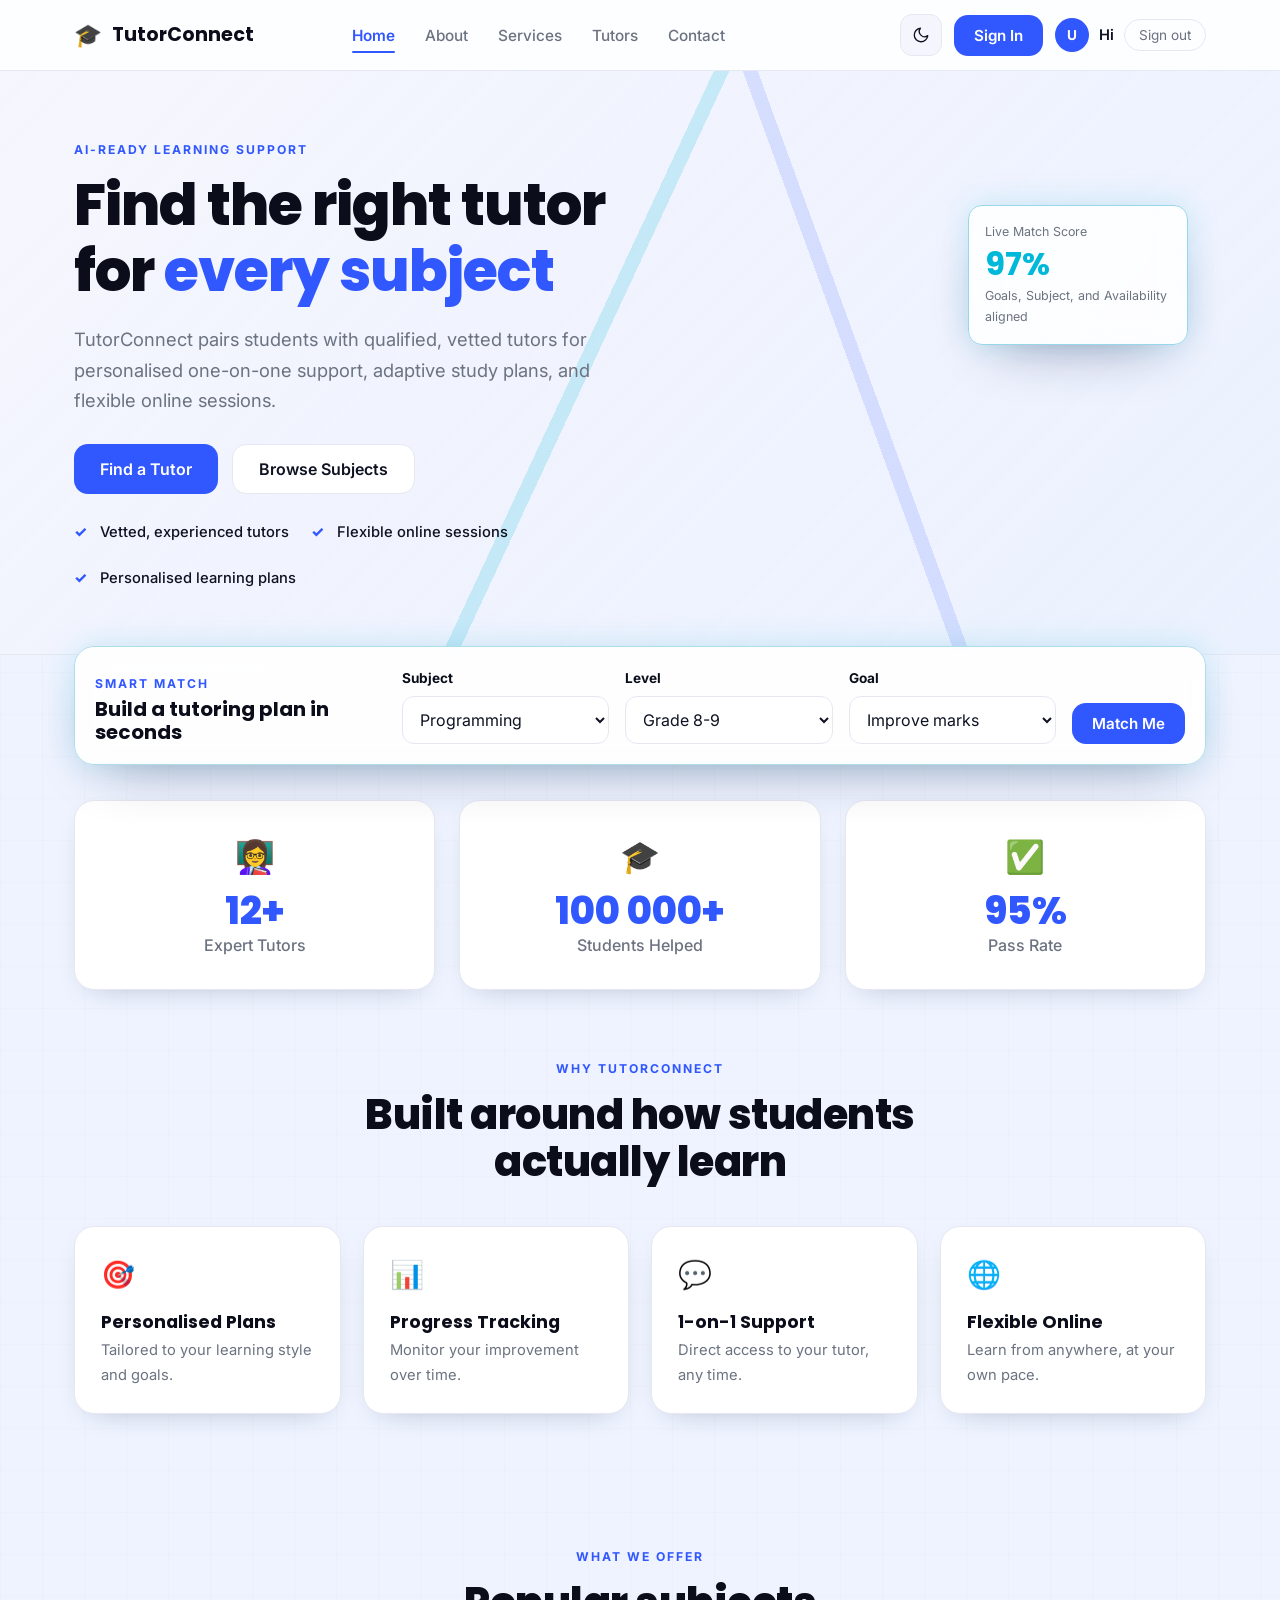
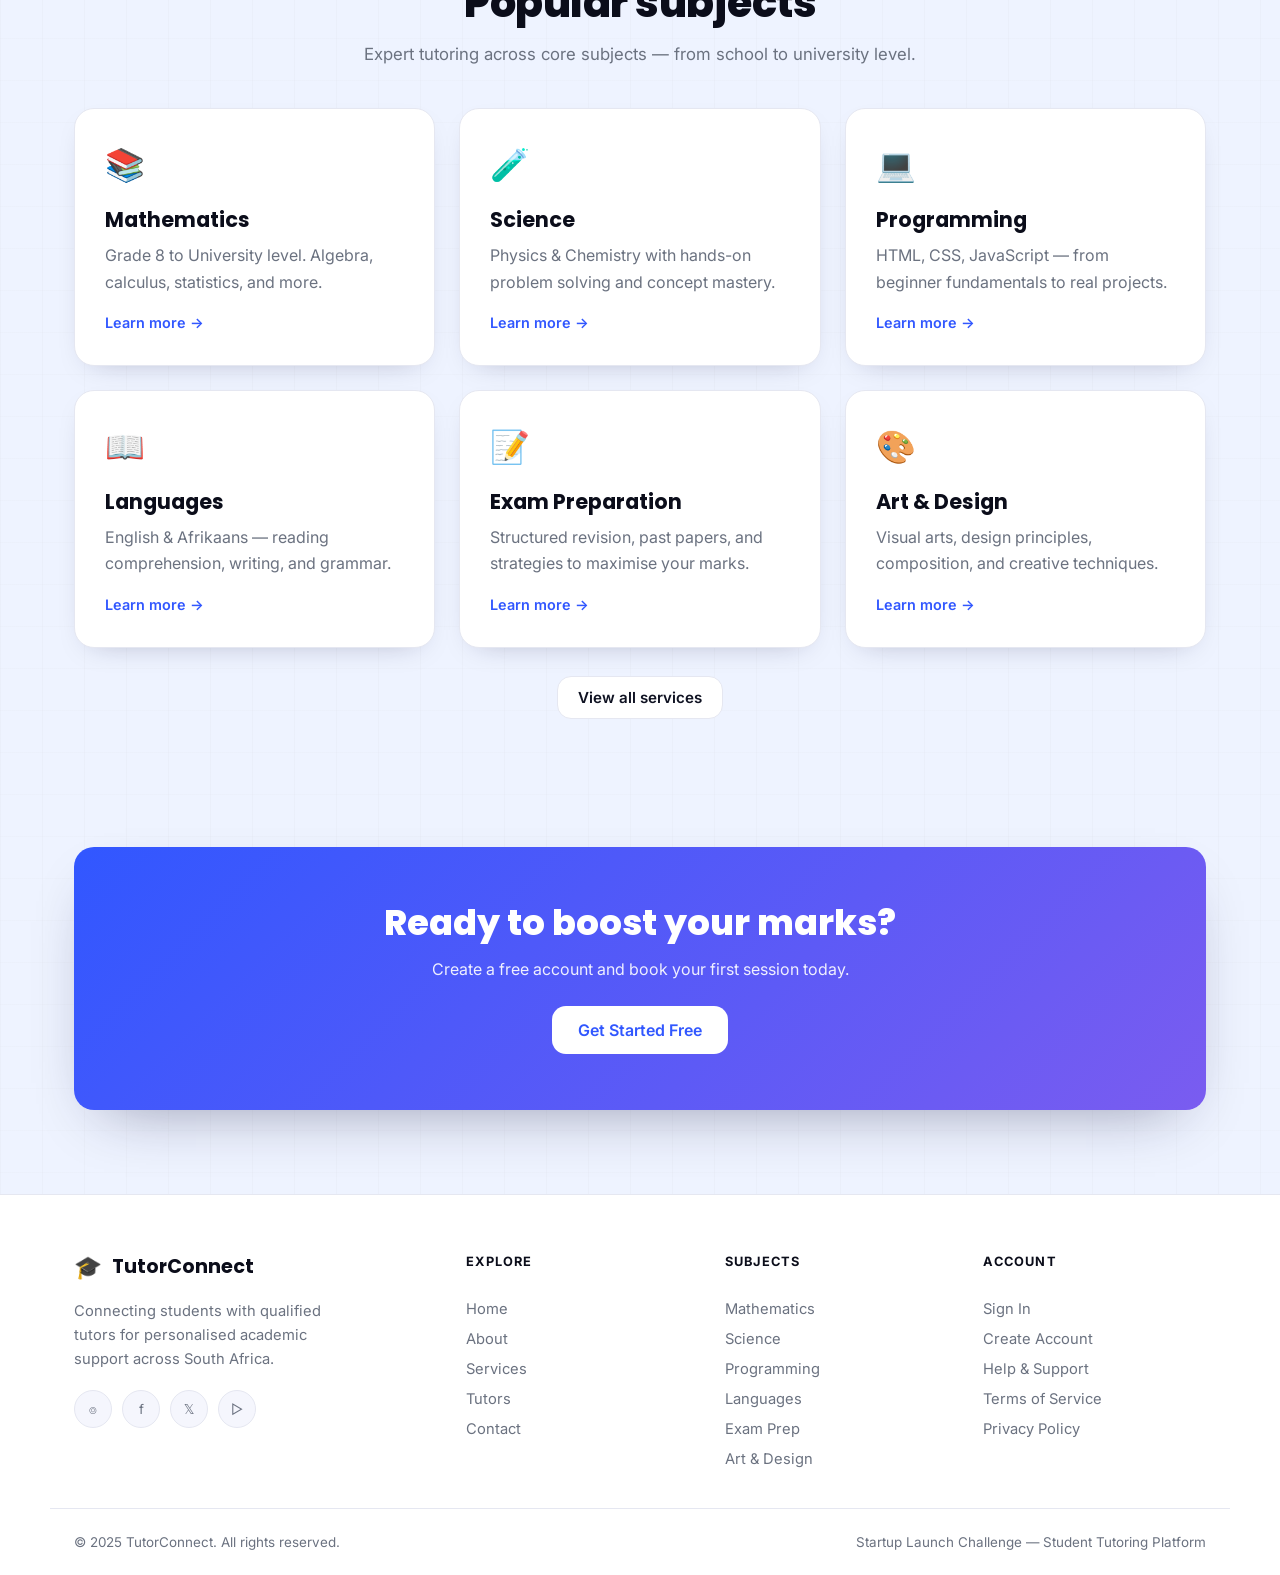
==== commit 802bf13e: "Updated the index.html" ====
--- a/index.html
+++ b/index.html
@@ -55,7 +55,7 @@
   <main id="main">
 
     <!-- ===================== HOME ===================== -->
-    <section class="page page--active" id="page-home">
+    <section class="page" id="page-home">
       <div class="hero">
         <div class="container hero__grid">
           <div class="hero__copy">
@@ -80,7 +80,7 @@
             <div class="orbit-card">
               <span>Live Match Score</span>
               <strong id="heroMatchScore">97%</strong>
-              <small>goals, subject, and availability aligned</small>
+              <small>Goals, Subject, and Availability aligned</small>
             </div>
           </div>
         </div>
@@ -381,7 +381,7 @@
     </section>
 
     <!-- ===================== SIGN IN ===================== -->
-    <section class="page" id="page-signin">
+    <section class="page page--active" id="page-signin">
       <div class="container section auth-wrap">
         <div class="auth-card card">
           <div class="auth-card__head">
@@ -546,4 +546,4 @@
 
   <script src="css/js/script.js"></script>
 </body>
-</html>
+</html>
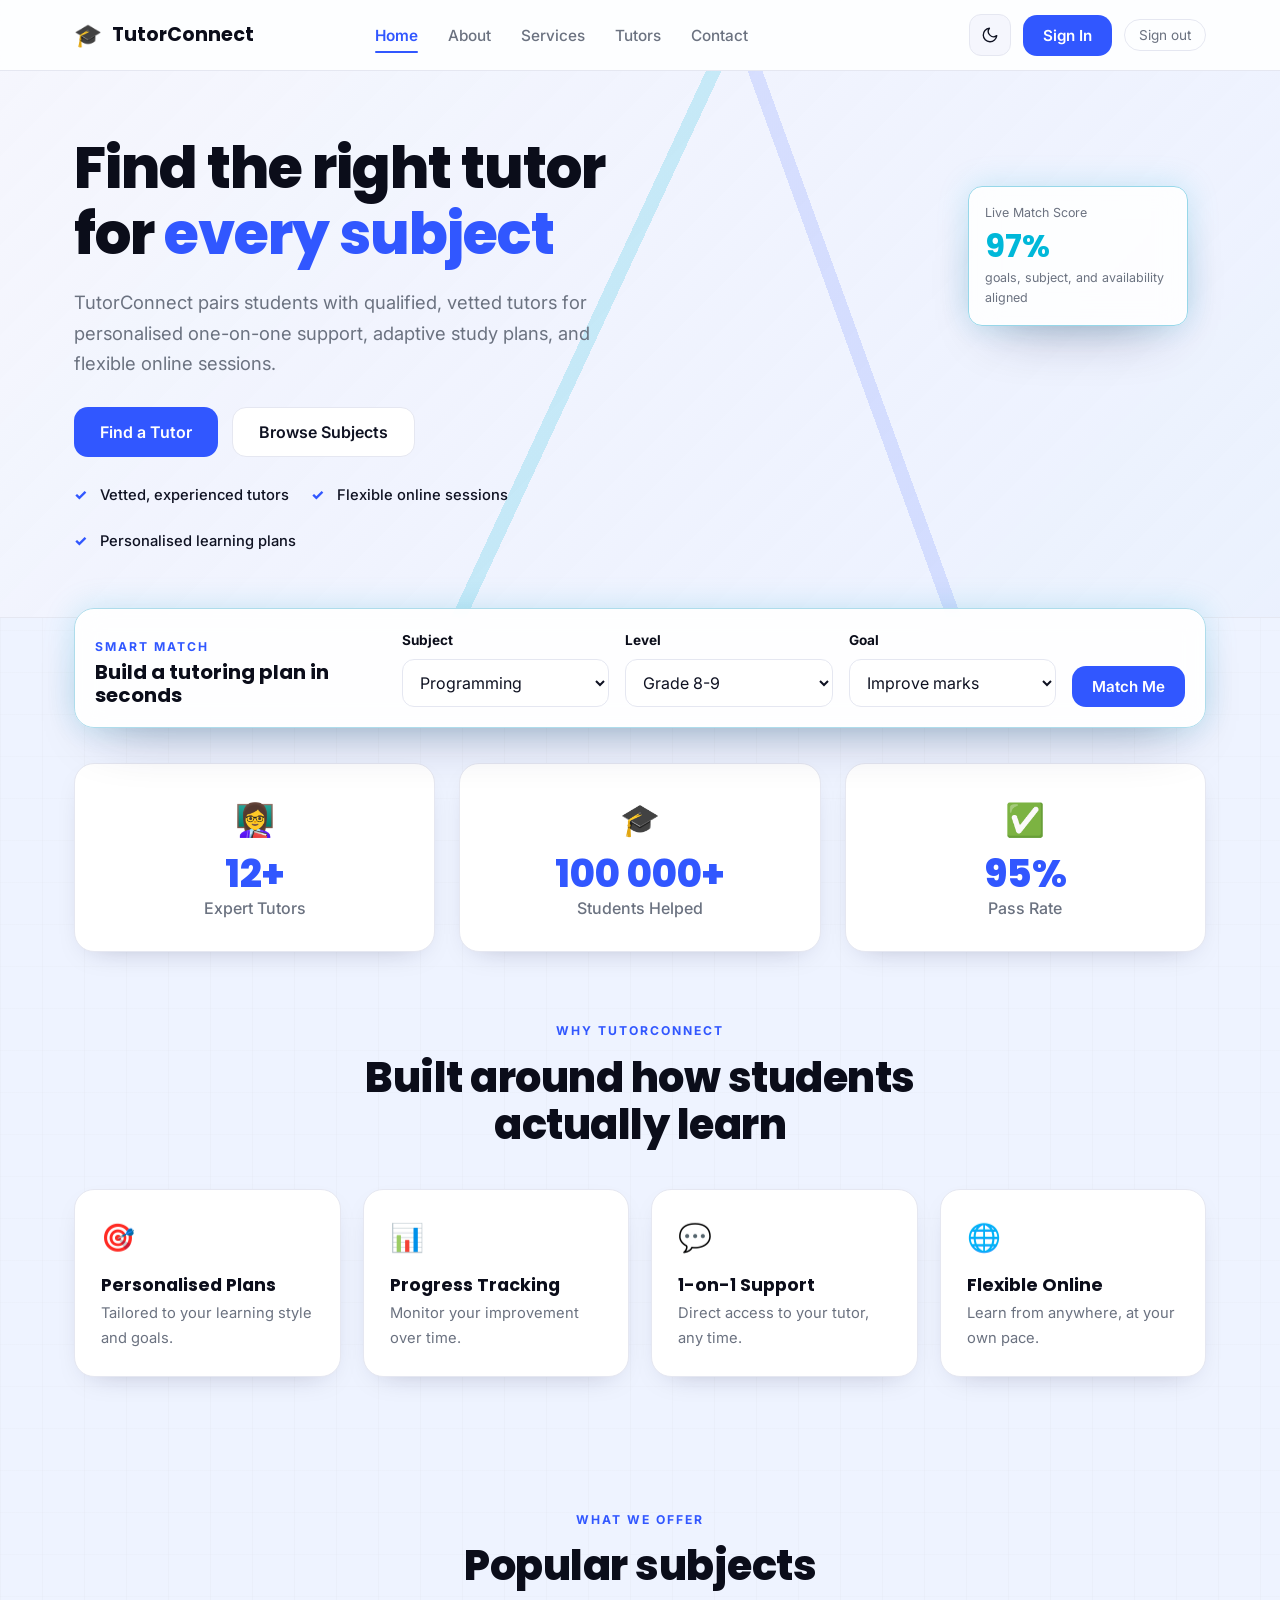
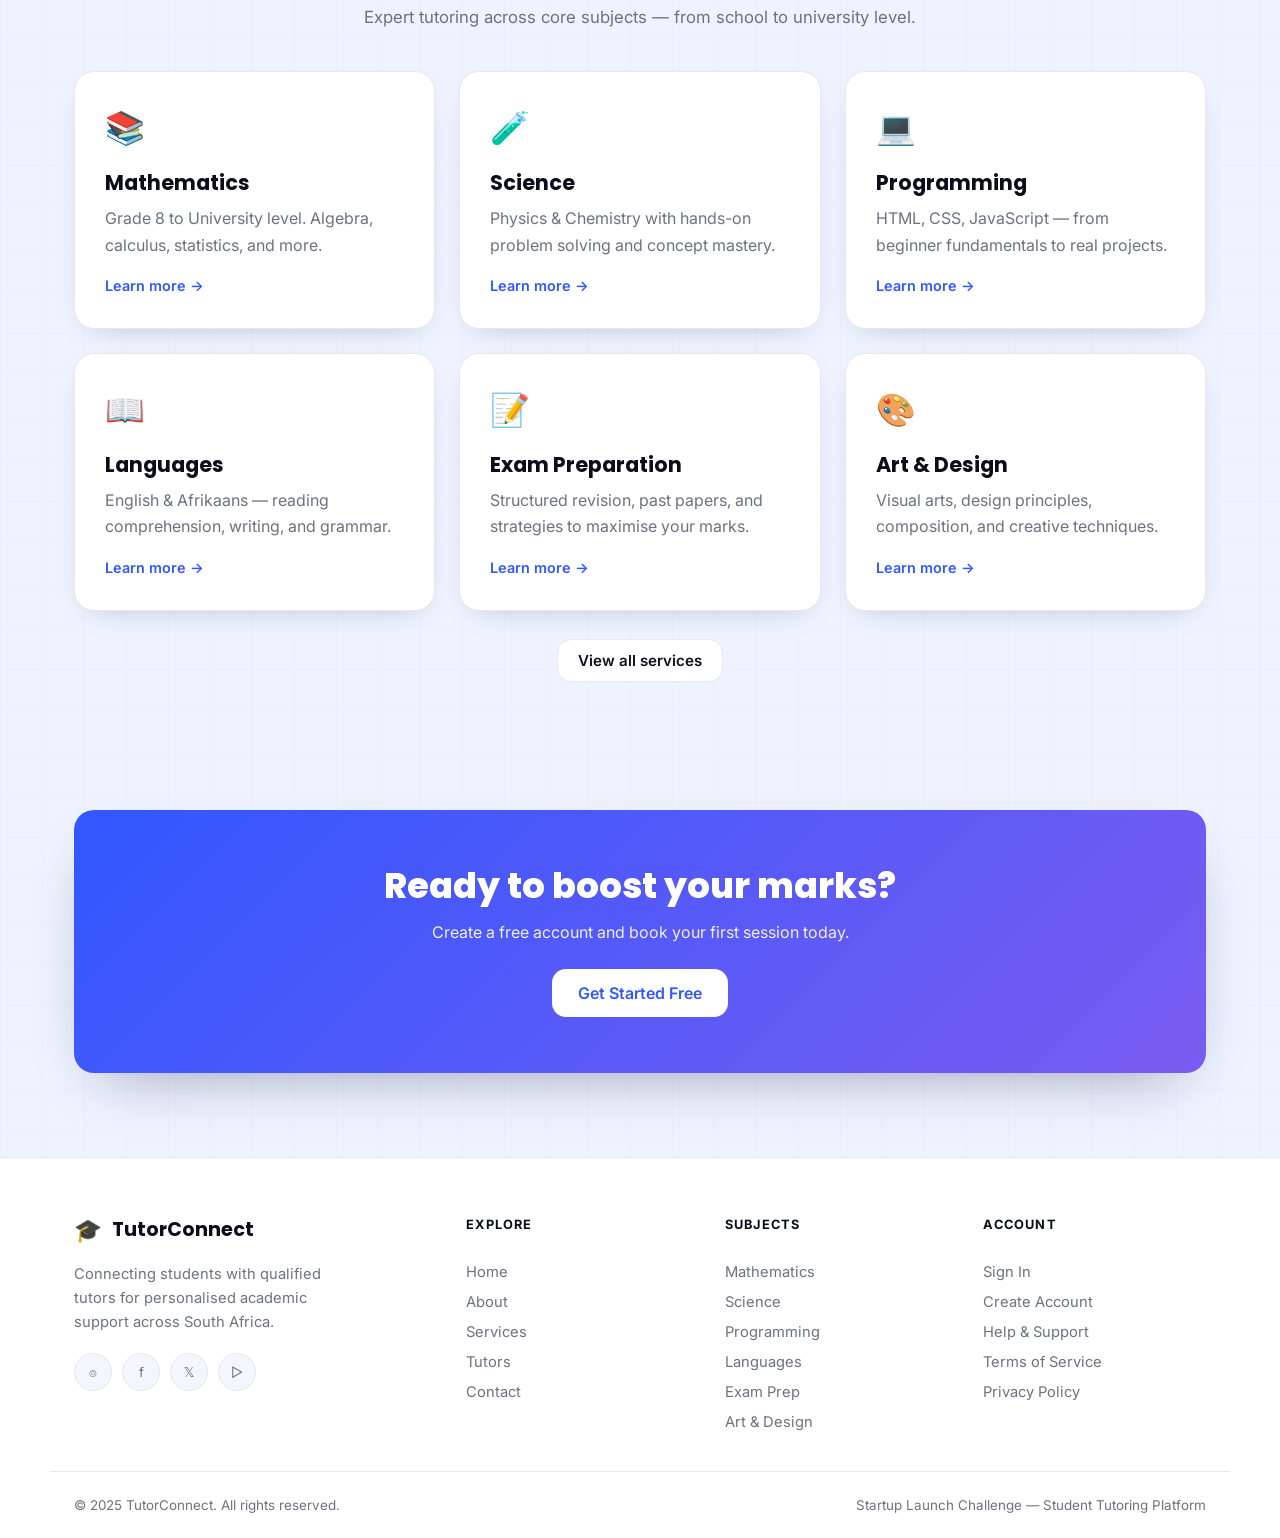
==== commit 2f060b53: "Updated files" ====
--- a/index.html
+++ b/index.html
@@ -1,549 +1,984 @@
-<!DOCTYPE html>
+<!doctype html>
 <html lang="en" data-theme="light">
-<head>
-  <meta charset="UTF-8" />
-  <meta name="viewport" content="width=device-width, initial-scale=1.0" />
-  <meta name="description" content="TutorConnect pairs students with qualified, vetted tutors for personalised one-on-one academic support — online and on your schedule." />
-  <title>TutorConnect — Find the Right Tutor for Every Subject</title>
-  <link rel="preconnect" href="https://fonts.googleapis.com" />
-  <link rel="preconnect" href="https://fonts.gstatic.com" crossorigin />
-  <link href="https://fonts.googleapis.com/css2?family=Poppins:wght@500;600;700;800&family=Inter:wght@400;500;600;700&display=swap" rel="stylesheet" />
-  <link rel="stylesheet" href="css/style.css" />
-</head>
-<body>
-
-  <!-- ===================== NAVIGATION ===================== -->
-  <header class="nav" id="topnav">
-    <div class="nav__inner">
-      <a href="#home" class="brand" data-page="home" aria-label="TutorConnect home">
-        <span class="brand__cap" aria-hidden="true">🎓</span>
-        <span class="brand__name">TutorConnect</span>
-      </a>
-
-      <nav class="nav__links" aria-label="Primary navigation">
+  <head>
+    <meta charset="UTF-8" />
+    <meta name="viewport" content="width=device-width, initial-scale=1.0" />
+    <meta
+      name="description"
+      content="TutorConnect pairs students with qualified, vetted tutors for personalised one-on-one academic support — online and on your schedule."
+    />
+    <title>TutorConnect — Find the Right Tutor for Every Subject</title>
+    <link rel="preconnect" href="https://fonts.googleapis.com" />
+    <link rel="preconnect" href="https://fonts.gstatic.com" crossorigin />
+    <link
+      href="https://fonts.googleapis.com/css2?family=Poppins:wght@500;600;700;800&family=Inter:wght@400;500;600;700&display=swap"
+      rel="stylesheet"
+    />
+    <link rel="stylesheet" href="css/style.css" />
+  </head>
+  <body>
+    <!-- ===================== NAVIGATION ===================== -->
+    <header class="nav" id="topnav">
+      <div class="nav__inner">
+        <a
+          href="#home"
+          class="brand"
+          data-page="home"
+          aria-label="TutorConnect home"
+        >
+          <span class="brand__cap" aria-hidden="true">🎓</span>
+          <span class="brand__name">TutorConnect</span>
+        </a>
+
+        <nav class="nav__links" aria-label="Primary navigation">
+          <button class="nav__link" data-page="home">Home</button>
+          <button class="nav__link" data-page="about">About</button>
+          <button class="nav__link" data-page="services">Services</button>
+          <button class="nav__link" data-page="tutors">Tutors</button>
+          <button class="nav__link" data-page="contact">Contact</button>
+        </nav>
+
+        <div class="nav__actions">
+          <button
+            class="theme-toggle"
+            id="themeToggle"
+            aria-label="Toggle dark mode"
+            title="Toggle theme"
+          >
+            <svg
+              class="icon-moon"
+              viewBox="0 0 24 24"
+              width="18"
+              height="18"
+              fill="none"
+              stroke="currentColor"
+              stroke-width="1.8"
+              stroke-linecap="round"
+              stroke-linejoin="round"
+            >
+              <path d="M21 12.8A9 9 0 1 1 11.2 3a7 7 0 0 0 9.8 9.8z" />
+            </svg>
+            <svg
+              class="icon-sun"
+              viewBox="0 0 24 24"
+              width="18"
+              height="18"
+              fill="none"
+              stroke="currentColor"
+              stroke-width="1.8"
+              stroke-linecap="round"
+            >
+              <circle cx="12" cy="12" r="4" />
+              <path
+                d="M12 2v2M12 20v2M4.9 4.9l1.4 1.4M17.7 17.7l1.4 1.4M2 12h2M20 12h2M4.9 19.1l1.4-1.4M17.7 6.3l1.4-1.4"
+              />
+            </svg>
+          </button>
+          <button
+            class="btn btn--primary nav__signin"
+            data-page="signin"
+            data-authmode="signin"
+            type="button"
+          >
+            Sign In
+          </button>
+          <div class="nav__account" id="navAccount" hidden>
+            <button class="nav__signout" id="navSignout">Sign out</button>
+          </div>
+          <button
+            class="nav__burger"
+            id="navBurger"
+            aria-label="Open menu"
+            aria-expanded="false"
+          >
+            <span></span><span></span><span></span>
+          </button>
+        </div>
+      </div>
+      <nav class="nav__mobile" id="navMobile" aria-label="Mobile navigation">
         <button class="nav__link" data-page="home">Home</button>
         <button class="nav__link" data-page="about">About</button>
         <button class="nav__link" data-page="services">Services</button>
         <button class="nav__link" data-page="tutors">Tutors</button>
         <button class="nav__link" data-page="contact">Contact</button>
+        <button class="nav__link" data-page="signin" data-authmode="signin">
+          Sign In
+        </button>
       </nav>
-
-      <div class="nav__actions">
-        <button class="theme-toggle" id="themeToggle" aria-label="Toggle dark mode" title="Toggle theme">
-          <svg class="icon-moon" viewBox="0 0 24 24" width="18" height="18" fill="none" stroke="currentColor" stroke-width="1.8" stroke-linecap="round" stroke-linejoin="round"><path d="M21 12.8A9 9 0 1 1 11.2 3a7 7 0 0 0 9.8 9.8z"/></svg>
-          <svg class="icon-sun" viewBox="0 0 24 24" width="18" height="18" fill="none" stroke="currentColor" stroke-width="1.8" stroke-linecap="round"><circle cx="12" cy="12" r="4"/><path d="M12 2v2M12 20v2M4.9 4.9l1.4 1.4M17.7 17.7l1.4 1.4M2 12h2M20 12h2M4.9 19.1l1.4-1.4M17.7 6.3l1.4-1.4"/></svg>
+    </header>
+
+    <main id="main">
+      <!-- ===================== HOME ===================== -->
+      <section class="page page--active" id="page-home">
+        <div class="hero">
+          <div class="container hero__grid">
+            <div class="hero__copy">
+              <h1 class="hero__title">
+                Find the right tutor for
+                <span class="text-primary">every subject</span>
+              </h1>
+              <p class="hero__lead">
+                TutorConnect pairs students with qualified, vetted tutors for
+                personalised one-on-one support, adaptive study plans, and
+                flexible online sessions.
+              </p>
+              <div class="hero__cta">
+                <button class="btn btn--primary btn--lg" data-page="tutors">
+                  Find a Tutor
+                </button>
+                <button class="btn btn--ghost btn--lg" data-page="services">
+                  Browse Subjects
+                </button>
+              </div>
+              <ul class="hero__points">
+                <li>Vetted, experienced tutors</li>
+                <li>Flexible online sessions</li>
+                <li>Personalised learning plans</li>
+              </ul>
+            </div>
+
+            <div class="hero__art">
+              <img
+                src="https://images.unsplash.com/photo-1522202176988-66273c2fd55f?w=900&q=80"
+                alt="Two students studying together at a laptop"
+                loading="lazy"
+                onerror="this.style.display = 'none'"
+              />
+              <div class="orbit-card">
+                <span>Live Match Score</span>
+                <strong id="heroMatchScore">97%</strong>
+                <small>goals, subject, and availability aligned</small>
+              </div>
+            </div>
+          </div>
+        </div>
+        <br />
+        <div class="container quick-match-wrap">
+          <form class="quick-match" id="quickMatchForm">
+            <div class="quick-match__head">
+              <span class="eyebrow">Smart match</span>
+              <h2>Build a tutoring plan in seconds</h2>
+            </div>
+            <label>
+              <span>Subject</span>
+              <select id="matchSubject" aria-label="Choose a subject">
+                <option>Programming</option>
+                <option>Mathematics</option>
+                <option>Science</option>
+                <option>Arts & Design</option>
+                <option>English</option>
+                <option>Afrikaans</option>
+                <option>Exam Preparation</option>
+              </select>
+            </label>
+            <label>
+              <span>Level</span>
+              <select id="matchLevel" aria-label="Choose a level">
+                <option>Grade 8-9</option>
+                <option>Grade 10-12</option>
+              </select>
+            </label>
+            <label>
+              <span>Goal</span>
+              <select id="matchGoal" aria-label="Choose a goal">
+                <option>Improve marks</option>
+                <option>Exam preparation</option>
+                <option>Catch up fast</option>
+                <option>Build confidence</option>
+              </select>
+            </label>
+            <button type="submit" class="btn btn--primary">Match Me</button>
+          </form>
+          <div class="match-result" id="matchResult" hidden></div>
+        </div>
+        <br />
+        <!-- stats -->
+        <br />
+        <br />
+        <div class="container">
+          <div class="stats" id="statRow">
+            <div class="stat-card">
+              <span class="stat-card__icon" aria-hidden="true">👩‍🏫</span
+              ><span class="stat-card__num" data-count="12" data-suffix="+"
+                >12+</span
+              ><span class="stat-card__label">Expert Tutors</span>
+            </div>
+            <div class="stat-card">
+              <span class="stat-card__icon" aria-hidden="true">🎓</span
+              ><span
+                class="stat-card__num"
+                data-count="100000"
+                data-format="space"
+                data-suffix="+"
+                >100 000+</span
+              ><span class="stat-card__label">Students Helped</span>
+            </div>
+            <div class="stat-card">
+              <span class="stat-card__icon" aria-hidden="true">✅</span
+              ><span class="stat-card__num" data-count="95" data-suffix="%"
+                >95%</span
+              ><span class="stat-card__label">Pass Rate</span>
+            </div>
+          </div>
+        </div>
+
+        <!-- why -->
+        <div class="container section">
+          <div class="section__head center">
+            <span class="eyebrow">Why TutorConnect</span>
+            <h2 class="section__title">
+              Built around how students actually learn
+            </h2>
+          </div>
+          <div class="features" id="featureGrid"><!-- rendered by JS --></div>
+        </div>
+
+        <!-- subjects preview -->
+        <div class="container section">
+          <div class="section__head center">
+            <span class="eyebrow">What we offer</span>
+            <h2 class="section__title">Popular subjects</h2>
+            <p class="section__sub">
+              Expert tutoring across core subjects — from school to university
+              level.
+            </p>
+          </div>
+          <div class="services" id="homeServices"><!-- rendered by JS --></div>
+          <div class="center" style="margin-top: 28px">
+            <button class="btn btn--ghost" data-page="services">
+              View all services
+            </button>
+          </div>
+        </div>
+
+        <!-- CTA band -->
+        <div class="container section">
+          <div class="cta-band">
+            <h2>Ready to boost your marks?</h2>
+            <p>Create a free account and book your first session today.</p>
+            <button
+              class="btn btn--light btn--lg"
+              data-page="signin"
+              data-authmode="create"
+              type="button"
+            >
+              Get Started Free
+            </button>
+          </div>
+        </div>
+      </section>
+
+      <!-- ===================== ABOUT ===================== -->
+      <section class="page" id="page-about">
+        <div class="band-soft">
+          <div class="container about">
+            <div class="about__text">
+              <span class="eyebrow">Who we are</span>
+              <h1 class="section__title section__title--xl">
+                About TutorConnect
+              </h1>
+              <p>
+                TutorConnect helps students find reliable tutors for academic
+                support and exam preparation. We connect learners with qualified
+                tutors in various subjects, ensuring personalised learning
+                experiences and improved academic performance.
+              </p>
+              <p>
+                Our mission is to empower students to achieve their academic
+                goals by providing access to experienced tutors who can guide
+                them through their learning journey. We believe every student
+                has the potential to excel with the right support.
+              </p>
+              <p>
+                We focus on creating a safe, supportive, and engaging learning
+                environment where students can build confidence, strengthen
+                their understanding of key concepts, and develop essential study
+                skills.
+              </p>
+              <p>
+                Through innovative technology and dedicated educators,
+                TutorConnect bridges the gap between students and expert tutors,
+                offering flexible online learning, personalised tutoring plans,
+                and progress tracking tailored to each student's needs.
+              </p>
+            </div>
+            <div class="about__cards" id="aboutFeatures">
+              <!-- rendered by JS -->
+            </div>
+          </div>
+        </div>
+
+        <div class="container section">
+          <div class="stats stats--plain" id="aboutStats">
+            <div class="stat-card">
+              <span class="stat-card__icon" aria-hidden="true">👩‍🏫</span
+              ><span class="stat-card__num">12+</span
+              ><span class="stat-card__label">Expert Tutors</span>
+            </div>
+            <div class="stat-card">
+              <span class="stat-card__icon" aria-hidden="true">🎓</span
+              ><span class="stat-card__num">100 000+</span
+              ><span class="stat-card__label">Students Helped</span>
+            </div>
+            <div class="stat-card">
+              <span class="stat-card__icon" aria-hidden="true">✅</span
+              ><span class="stat-card__num">95%</span
+              ><span class="stat-card__label">Pass Rate</span>
+            </div>
+          </div>
+        </div>
+
+        <div class="container section">
+          <div class="cta-band">
+            <h2>Want to learn with us?</h2>
+            <p>
+              Browse our tutors and find the perfect match for your subject and
+              level.
+            </p>
+            <button class="btn btn--light btn--lg" data-page="tutors">
+              Find a Tutor
+            </button>
+          </div>
+        </div>
+      </section>
+
+      <!-- ===================== SERVICES ===================== -->
+      <section class="page" id="page-services">
+        <div class="band-soft">
+          <div class="container section">
+            <div class="section__head center">
+              <span class="eyebrow">What we offer</span>
+              <h1 class="section__title section__title--xl">Our Services</h1>
+              <p class="section__sub">
+                Expert tutoring across core subjects — from school to university
+                level.
+              </p>
+            </div>
+            <div class="services" id="servicesGrid">
+              <!-- rendered by JS -->
+            </div>
+          </div>
+        </div>
+        <div class="container section">
+          <div class="cta-band">
+            <h2>Not sure which subject to start with?</h2>
+            <p>
+              Send us a message and we'll help you find the right tutor for your
+              goals.
+            </p>
+            <button class="btn btn--light btn--lg" data-page="contact">
+              Contact Us
+            </button>
+          </div>
+        </div>
+      </section>
+
+      <!-- ===================== SUBJECT (dynamic, one per subject) ===================== -->
+      <section class="page" id="page-subject">
+        <div class="band-soft">
+          <div class="container section">
+            <button class="back-link" data-page="services">
+              ← All services
+            </button>
+            <div class="subject-hero center">
+              <span
+                class="subject-hero__icon"
+                id="subjectIcon"
+                aria-hidden="true"
+                >📚</span
+              >
+              <span class="eyebrow">Subject</span>
+              <h1 class="section__title section__title--xl" id="subjectTitle">
+                Subject
+              </h1>
+              <p class="section__sub" id="subjectTagline"></p>
+            </div>
+          </div>
+        </div>
+
+        <div class="container section">
+          <div class="subject-about card">
+            <h2>What we cover</h2>
+            <p id="subjectAbout"></p>
+            <ul class="topics" id="subjectTopics"></ul>
+          </div>
+        </div>
+
+        <div class="container section">
+          <h2 class="section__title center">
+            Tutors for <span id="subjectTitle2"></span>
+          </h2>
+          <p class="tutor-count" id="subjectTutorCount" aria-live="polite"></p>
+          <div class="tutors" id="subjectTutors"></div>
+          <div class="center" style="margin-top: 28px">
+            <button class="btn btn--ghost" data-page="tutors">
+              Browse all tutors
+            </button>
+          </div>
+        </div>
+
+        <div class="container section">
+          <div class="cta-band">
+            <h2>Ready to start with <span id="subjectTitle3"></span>?</h2>
+            <p>
+              Book a session or message us and we'll match you with the right
+              tutor.
+            </p>
+            <button class="btn btn--light btn--lg" data-page="contact">
+              Get in Touch
+            </button>
+          </div>
+        </div>
+      </section>
+
+      <!-- ===================== TUTORS ===================== -->
+      <section class="page" id="page-tutors">
+        <div class="container section">
+          <div class="section__head center">
+            <span class="eyebrow">Our team</span>
+            <h1 class="section__title section__title--xl">Find a Tutor</h1>
+            <p class="section__sub">
+              Browse our qualified tutors by name or subject and get started
+              today.
+            </p>
+          </div>
+
+          <!-- search -->
+          <div class="tutor-search">
+            <svg
+              viewBox="0 0 24 24"
+              width="18"
+              height="18"
+              fill="none"
+              stroke="currentColor"
+              stroke-width="1.8"
+            >
+              <circle cx="11" cy="11" r="7" />
+              <path d="M21 21l-4-4" />
+            </svg>
+            <input
+              type="search"
+              id="tutorSearch"
+              placeholder="Search by name or subject…"
+              aria-label="Search tutors by name or subject"
+            />
+          </div>
+
+          <!-- subject filter pills -->
+          <div class="pills" id="subjectPills"><!-- rendered by JS --></div>
+
+          <div class="tutor-tools" aria-label="Tutor browsing tools">
+            <label class="select-field">
+              <span>Sort</span>
+              <select id="tutorSort">
+                <option value="recommended">Recommended</option>
+                <option value="rating">Highest rating</option>
+                <option value="reviews">Most reviewed</option>
+                <option value="rate">Lowest rate</option>
+              </select>
+            </label>
+            <label class="toggle-field">
+              <input type="checkbox" id="availableOnly" />
+              <span>Available this week</span>
+            </label>
+          </div>
+
+          <p class="tutor-count" id="tutorCount" aria-live="polite"></p>
+          <div class="tutors" id="tutorGrid"><!-- rendered by JS --></div>
+          <p class="empty-msg" id="tutorEmpty" hidden>
+            No tutors match your search. Try a different name or subject.
+          </p>
+        </div>
+      </section>
+
+      <!-- ===================== CONTACT ===================== -->
+      <section class="page" id="page-contact">
+        <div class="band-soft">
+          <div class="container section contact">
+            <div class="contact__intro">
+              <span class="eyebrow">Get in touch</span>
+              <h1 class="section__title section__title--xl">Contact Us</h1>
+              <p>
+                Have a question or want to find the right tutor for your needs?
+                Send us a message and we'll get back to you within 24 hours.
+              </p>
+              <ul class="contact__list">
+                <li>
+                  <span class="contact__ico" aria-hidden="true">✉️</span
+                  ><span><strong>Email</strong>hello@tutorconnect.co.za</span>
+                </li>
+                <li>
+                  <span class="contact__ico" aria-hidden="true">📞</span
+                  ><span><strong>Phone</strong>+27 21 000 0000</span>
+                </li>
+                <li>
+                  <span class="contact__ico" aria-hidden="true">🕘</span
+                  ><span><strong>Hours</strong>Mon–Fri, 8am–6pm SAST</span>
+                </li>
+              </ul>
+            </div>
+
+            <form class="contact__form card" id="contactForm" novalidate>
+              <div class="field">
+                <label for="cName">Your Name</label>
+                <input
+                  id="cName"
+                  name="name"
+                  type="text"
+                  placeholder="Thabo Mokoena"
+                  required
+                />
+                <span class="field__error" data-for="cName"></span>
+              </div>
+              <div class="field">
+                <label for="cEmail">Email Address</label>
+                <input
+                  id="cEmail"
+                  name="email"
+                  type="email"
+                  placeholder="you@email.com"
+                  required
+                />
+                <span class="field__error" data-for="cEmail"></span>
+              </div>
+              <div class="field">
+                <label for="cMsg">Message</label>
+                <textarea
+                  id="cMsg"
+                  name="message"
+                  rows="5"
+                  placeholder="Tell us what you need help with…"
+                  required
+                ></textarea>
+                <span class="field__error" data-for="cMsg"></span>
+              </div>
+              <button type="submit" class="btn btn--primary btn--block btn--lg">
+                Send Message
+              </button>
+              <p class="form__success" id="contactSuccess" hidden>
+                ✓ Thanks! Your message has been sent — we'll reply within 24
+                hours.
+              </p>
+            </form>
+          </div>
+        </div>
+      </section>
+
+      <!-- ===================== TERMS ===================== -->
+      <section class="page" id="page-terms-extra">
+        <div class="container section legal">
+          <button class="back-link" data-page="home">← Back to home</button>
+          <span class="eyebrow">Legal</span>
+          <h1 class="section__title section__title--xl">Terms of Service</h1>
+          <p class="legal__updated">Last updated: 1 January 2025</p>
+          <h2>1. Using TutorConnect</h2>
+          <p>
+            TutorConnect connects students with independent tutors for academic
+            support. By creating an account you confirm that the information you
+            provide is accurate and that you are old enough, or have guardian
+            permission, to use the service.
+          </p>
+          <h2>2. Booking sessions</h2>
+          <p>
+            When you book a session you agree to attend at the scheduled time.
+            Tutors set their own availability and rates, which are shown before
+            you confirm. Cancellations made at least 24 hours in advance are
+            eligible for rescheduling.
+          </p>
+          <h2>3. Conduct</h2>
+          <p>
+            We expect respectful, honest communication between students and
+            tutors. Harassment, abuse, or attempts to arrange payment outside
+            the platform may result in account suspension.
+          </p>
+          <h2>4. Payments &amp; refunds</h2>
+          <p>
+            Session fees are processed securely. If a tutor fails to attend a
+            confirmed session, you are entitled to a full refund or a free
+            rebooking.
+          </p>
+          <h2>5. Changes</h2>
+          <p>
+            We may update these terms from time to time. Significant changes
+            will be communicated by email or an in-app notice. This is a student
+            project demonstration and not a binding legal agreement.
+          </p>
+        </div>
+      </section>
+
+      <!-- ===================== PRIVACY ===================== -->
+      <section class="page" id="page-privacy-extra">
+        <div class="container section legal">
+          <button class="back-link" data-page="home">← Back to home</button>
+          <span class="eyebrow">Legal</span>
+          <h1 class="section__title section__title--xl">Privacy Policy</h1>
+          <p class="legal__updated">Last updated: 1 January 2025</p>
+          <h2>What we collect</h2>
+          <p>
+            We collect the details you give us — your name, email address, and
+            the subjects you're interested in — so we can match you with
+            suitable tutors and contact you about your sessions.
+          </p>
+          <h2>How we use it</h2>
+          <p>
+            Your information is used to operate the platform: creating your
+            account, processing bookings, and improving the service. We never
+            sell your personal data to third parties.
+          </p>
+          <h2>Cookies</h2>
+          <p>
+            We use a small amount of local storage to remember your theme
+            preference (light or dark) and keep you signed in during your visit.
+            You can clear this at any time in your browser settings.
+          </p>
+          <h2>Your choices</h2>
+          <p>
+            You can request a copy of your data or ask us to delete your account
+            by emailing hello@tutorconnect.co.za. This is a student project
+            demonstration; no real personal data is stored on a server.
+          </p>
+        </div>
+      </section>
+
+      <!-- ===================== SIGN IN ===================== -->
+      <section class="page" id="page-signin">
+        <div class="container section auth-wrap">
+          <div class="auth-card card">
+            <div class="auth-card__head">
+              <span class="brand__cap" aria-hidden="true">🎓</span>
+              <h1 id="authTitle">Welcome back</h1>
+              <p id="authSub">Sign in to your TutorConnect account.</p>
+            </div>
+
+            <div class="auth-tabs" id="authTabs">
+              <button
+                type="button"
+                class="auth-tab auth-tab--active"
+                data-auth="signin"
+              >
+                Log In
+              </button>
+              <button type="button" class="auth-tab" data-auth="create">
+                Create Account
+              </button>
+            </div>
+
+            <form id="authForm" novalidate>
+              <div class="field">
+                <label for="authUser">Username</label>
+                <input
+                  id="authUser"
+                  type="text"
+                  placeholder="Enter your username"
+                  autocomplete="username"
+                />
+              </div>
+              <!--Added additional information for create account-->
+              <!-- SIGN UP ONLY FIELDS -->
+              <div class="field signup-only" hidden>
+                <label for="fullName">Full Name</label>
+                <input
+                  id="fullName"
+                  type="text"
+                  placeholder="Enter your full name"
+                />
+              </div>
+
+              <div class="field signup-only" hidden>
+                <label for="email">Email</label>
+                <input id="email" type="email" placeholder="Enter your email" />
+              </div>
+
+              <div class="field signup-only" hidden>
+                <label for="role">Role</label>
+                <select id="role">
+                  <option value="">Select Role</option>
+                  <option value="student">Student</option>
+                  <option value="tutor">Tutor</option>
+                </select>
+              </div>
+
+              <div class="field">
+                <label for="authPass">Password</label>
+                <div class="field__pass">
+                  <input
+                    id="authPass"
+                    type="password"
+                    placeholder="Enter your password"
+                    autocomplete="current-password"
+                  />
+                  <button
+                    type="button"
+                    class="field__eye"
+                    id="togglePass"
+                    aria-label="Show password"
+                  >
+                    <svg
+                      viewBox="0 0 24 24"
+                      width="17"
+                      height="17"
+                      fill="none"
+                      stroke="currentColor"
+                      stroke-width="1.7"
+                    >
+                      <path
+                        d="M2 12s3.5-7 10-7 10 7 10 7-3.5 7-10 7-10-7-10-7z"
+                      />
+                      <circle cx="12" cy="12" r="3" />
+                    </svg>
+                  </button>
+                </div>
+              </div>
+              <!--Added part to confirm your password-->
+              <div class="field signup-only" hidden>
+                <label for="confirmPass">Confirm Password</label>
+
+                <input
+                  id="confirmPass"
+                  type="password"
+                  placeholder="Confirm your password"
+                />
+              </div>
+              <button
+                type="submit"
+                class="btn btn--primary btn--block btn--lg"
+                id="authSubmit"
+              >
+                Log In
+              </button>
+              <p class="auth-msg" id="authMsg" hidden></p>
+            </form>
+          </div>
+        </div>
+      </section>
+      <section></section>
+
+      <!-- ===================== TERMS ===================== -->
+      <section class="page" id="page-terms">
+        <div class="container section legal">
+          <span class="eyebrow">Legal</span>
+          <h1 class="section__title section__title--xl">Terms of Service</h1>
+          <p class="legal__date">Last updated: 1 January 2025</p>
+          <h2>1. Using TutorConnect</h2>
+          <p>
+            By creating an account or booking a session you agree to use
+            TutorConnect for lawful, educational purposes. You are responsible
+            for keeping your login details secure and for the activity on your
+            account.
+          </p>
+          <h2>2. Bookings &amp; sessions</h2>
+          <p>
+            Sessions are arranged between students and independent tutors.
+            Tutors set their own availability. We ask that cancellations are
+            made at least 24 hours before a scheduled session so the slot can be
+            offered to another student.
+          </p>
+          <h2>3. Conduct</h2>
+          <p>
+            We are committed to a safe, supportive learning environment.
+            Harassment, abusive language, or sharing of inappropriate content
+            may result in suspension of your account.
+          </p>
+          <h2>4. Payments</h2>
+          <p>
+            Where payments apply, fees are shown clearly before you confirm a
+            booking. This demo project does not process real payments.
+          </p>
+          <h2>5. Changes</h2>
+          <p>
+            We may update these terms from time to time. Continued use of the
+            platform after changes means you accept the updated terms.
+          </p>
+          <button
+            class="btn btn--ghost"
+            data-page="home"
+            style="margin-top: 20px"
+          >
+            ← Back to home
+          </button>
+        </div>
+      </section>
+
+      <!-- ===================== PRIVACY ===================== -->
+      <section class="page" id="page-privacy">
+        <div class="container section legal">
+          <span class="eyebrow">Legal</span>
+          <h1 class="section__title section__title--xl">Privacy Policy</h1>
+          <p class="legal__date">Last updated: 1 January 2025</p>
+          <h2>What we collect</h2>
+          <p>
+            To match you with tutors we may collect your name, email address,
+            the subjects you're interested in, and your messages to us. We only
+            collect what we need to provide the service.
+          </p>
+          <h2>How we use it</h2>
+          <p>
+            Your information is used to create your account, arrange sessions,
+            respond to enquiries, and improve TutorConnect. We do not sell your
+            personal information to third parties.
+          </p>
+          <h2>Your choices</h2>
+          <p>
+            You can request a copy of your data or ask us to delete your account
+            at any time by contacting <strong>hello@tutorconnect.co.za</strong>.
+          </p>
+          <h2>Cookies</h2>
+          <p>
+            We use local browser storage to remember small preferences such as
+            your light or dark theme. No tracking cookies are used in this
+            project.
+          </p>
+          <button
+            class="btn btn--ghost"
+            data-page="home"
+            style="margin-top: 20px"
+          >
+            ← Back to home
+          </button>
+        </div>
+      </section>
+    </main>
+
+    <!-- ===================== FOOTER ===================== -->
+    <footer class="footer" id="footer">
+      <div class="container footer__inner">
+        <div class="footer__brand">
+          <a href="#home" class="brand" data-page="home"
+            ><span class="brand__cap" aria-hidden="true">🎓</span
+            ><span class="brand__name">TutorConnect</span></a
+          >
+          <p>
+            Connecting students with qualified tutors for personalised academic
+            support across South Africa.
+          </p>
+          <div class="footer__social">
+            <button aria-label="Instagram" data-social="Instagram">⌾</button>
+            <button aria-label="Facebook" data-social="Facebook">f</button>
+            <button aria-label="X" data-social="X">𝕏</button>
+            <button aria-label="YouTube" data-social="YouTube">▷</button>
+          </div>
+        </div>
+
+        <nav class="footer__col" aria-label="Explore">
+          <span class="footer__head">Explore</span>
+          <button class="footer__link" data-page="home">Home</button>
+          <button class="footer__link" data-page="about">About</button>
+          <button class="footer__link" data-page="services">Services</button>
+          <button class="footer__link" data-page="tutors">Tutors</button>
+          <button class="footer__link" data-page="contact">Contact</button>
+        </nav>
+
+        <nav class="footer__col" aria-label="Subjects">
+          <span class="footer__head">Subjects</span>
+          <button class="footer__link" data-open-subject="Mathematics">
+            Mathematics
+          </button>
+          <button class="footer__link" data-open-subject="Science">
+            Science
+          </button>
+          <button class="footer__link" data-open-subject="Programming">
+            Programming
+          </button>
+          <button class="footer__link" data-open-subject="Languages">
+            Languages
+          </button>
+          <button class="footer__link" data-open-subject="Exam Preparation">
+            Exam Prep
+          </button>
+          <button class="footer__link" data-open-subject="Art &amp; Design">
+            Art &amp; Design
+          </button>
+        </nav>
+
+        <nav class="footer__col" aria-label="Account">
+          <span class="footer__head">Account</span>
+          <button
+            class="footer__link"
+            data-page="signin"
+            data-authmode="signin"
+          >
+            Sign In
+          </button>
+          <button
+            class="footer__link"
+            data-page="signin"
+            data-authmode="create"
+            type="button"
+          >
+            Create Account
+          </button>
+          <button class="footer__link" data-page="contact">
+            Help &amp; Support
+          </button>
+          <button class="footer__link" data-page="terms">
+            Terms of Service
+          </button>
+          <button class="footer__link" data-page="privacy">
+            Privacy Policy
+          </button>
+        </nav>
+      </div>
+      <div class="container footer__bottom">
+        <span>©️ 2025 TutorConnect. All rights reserved.</span>
+        <span>Startup Launch Challenge — Student Tutoring Platform</span>
+      </div>
+    </footer>
+
+    <!-- toast -->
+    <div class="toast" id="toast" hidden></div>
+
+    <div class="modal" id="bookingModal" hidden>
+      <div
+        class="modal__panel"
+        role="dialog"
+        aria-modal="true"
+        aria-labelledby="bookingTitle"
+      >
+        <button
+          class="modal__close"
+          id="bookingClose"
+          aria-label="Close booking dialog"
+        >
+          x
         </button>
-        <button class="btn btn--primary nav__signin" data-page="signin">Sign In</button>
-        <div class="nav__account" id="navAccount" hidden>
-          <span class="nav__avatar" id="navAvatar">U</span>
-          <span class="nav__hi" id="navHi">Hi</span>
-          <button class="nav__signout" id="navSignout">Sign out</button>
-        </div>
-        <button class="nav__burger" id="navBurger" aria-label="Open menu" aria-expanded="false"><span></span><span></span><span></span></button>
-      </div>
-    </div>
-    <nav class="nav__mobile" id="navMobile" aria-label="Mobile navigation">
-      <button class="nav__link" data-page="home">Home</button>
-      <button class="nav__link" data-page="about">About</button>
-      <button class="nav__link" data-page="services">Services</button>
-      <button class="nav__link" data-page="tutors">Tutors</button>
-      <button class="nav__link" data-page="contact">Contact</button>
-      <button class="nav__link" data-page="signin">Sign In</button>
-    </nav>
-  </header>
-
-  <main id="main">
-
-    <!-- ===================== HOME ===================== -->
-    <section class="page" id="page-home">
-      <div class="hero">
-        <div class="container hero__grid">
-          <div class="hero__copy">
-            <span class="eyebrow">AI-ready learning support</span>
-            <h1 class="hero__title">Find the right tutor for <span class="text-primary">every subject</span></h1>
-            <p class="hero__lead">TutorConnect pairs students with qualified, vetted tutors for personalised one-on-one support, adaptive study plans, and flexible online sessions.</p>
-            <div class="hero__cta">
-              <button class="btn btn--primary btn--lg" data-page="tutors">Find a Tutor</button>
-              <button class="btn btn--ghost btn--lg" data-page="services">Browse Subjects</button>
-            </div>
-            <ul class="hero__points">
-              <li>Vetted, experienced tutors</li>
-              <li>Flexible online sessions</li>
-              <li>Personalised learning plans</li>
-            </ul>
-          </div>
-
-          <div class="hero__art">
-            <img src="https://images.unsplash.com/photo-1522202176988-66273c2fd55f?w=900&q=80"
-                 alt="Two students studying together at a laptop" loading="lazy"
-                 onerror="this.style.display='none'" />
-            <div class="orbit-card">
-              <span>Live Match Score</span>
-              <strong id="heroMatchScore">97%</strong>
-              <small>Goals, Subject, and Availability aligned</small>
-            </div>
-          </div>
-        </div>
-      </div>
-       <br>
-      <div class="container quick-match-wrap">
-        <form class="quick-match" id="quickMatchForm">
-          <div class="quick-match__head">
-            <span class="eyebrow">Smart match</span>
-            <h2>Build a tutoring plan in seconds</h2>
-          </div>
+        <span class="eyebrow">Session request</span>
+        <h2 id="bookingTitle">Book a tutor</h2>
+        <p id="bookingIntro"></p>
+        <form id="bookingForm" class="booking-form">
           <label>
-            <span>Subject</span>
-            <select id="matchSubject" aria-label="Choose a subject">
-              <option>Programming</option>
-              <option>Mathematics</option>
-              <option>Science</option>
-              <option>Arts & Design</option>
-              <option>English</option>
-              <option>Afrikaans</option>
-              <option>Exam Preparation</option>
+            <span>Preferred day</span>
+            <select id="bookingDay">
+              <option>Monday</option>
+              <option>Tuesday</option>
+              <option>Wednesday</option>
+              <option>Thursday</option>
+              <option>Friday</option>
+              <option>Saturday</option>
             </select>
           </label>
           <label>
-            <span>Level</span>
-            <select id="matchLevel" aria-label="Choose a level">
-              <option>Grade 8-9</option>
-              <option>Grade 10-12</option>
-              <option>University</option>
-              <option>Beginner</option>
+            <span>Session length</span>
+            <select id="bookingLength">
+              <option>45 minutes</option>
+              <option>60 minutes</option>
+              <option>90 minutes</option>
             </select>
           </label>
           <label>
-            <span>Goal</span>
-            <select id="matchGoal" aria-label="Choose a goal">
-              <option>Improve marks</option>
-              <option>Exam preparation</option>
-              <option>Catch up fast</option>
-              <option>Build confidence</option>
-            </select>
+            <span>What should the tutor focus on?</span>
+            <textarea
+              id="bookingNotes"
+              rows="4"
+              placeholder="Example: calculus revision, past paper questions, confidence with basics"
+            ></textarea>
           </label>
-          <button type="submit" class="btn btn--primary">Match Me</button>
+          <button type="submit" class="btn btn--primary btn--block">
+            Send Request
+          </button>
         </form>
-        <div class="match-result" id="matchResult" hidden></div>
       </div>
-      <br>
-      <!-- stats -->
-       <br>
-       <br>
-      <div class="container">
-        <div class="stats" id="statRow">
-          <div class="stat-card"><span class="stat-card__icon" aria-hidden="true">👩‍🏫</span><span class="stat-card__num" data-count="12" data-suffix="+">12+</span><span class="stat-card__label">Expert Tutors</span></div>
-          <div class="stat-card"><span class="stat-card__icon" aria-hidden="true">🎓</span><span class="stat-card__num" data-count="100000" data-format="space" data-suffix="+">100 000+</span><span class="stat-card__label">Students Helped</span></div>
-          <div class="stat-card"><span class="stat-card__icon" aria-hidden="true">✅</span><span class="stat-card__num" data-count="95" data-suffix="%">95%</span><span class="stat-card__label">Pass Rate</span></div>
-        </div>
-      </div>
-
-      <!-- why -->
-      <div class="container section">
-        <div class="section__head center">
-          <span class="eyebrow">Why TutorConnect</span>
-          <h2 class="section__title">Built around how students actually learn</h2>
-        </div>
-        <div class="features" id="featureGrid"><!-- rendered by JS --></div>
-      </div>
-
-      <!-- subjects preview -->
-      <div class="container section">
-        <div class="section__head center">
-          <span class="eyebrow">What we offer</span>
-          <h2 class="section__title">Popular subjects</h2>
-          <p class="section__sub">Expert tutoring across core subjects — from school to university level.</p>
-        </div>
-        <div class="services" id="homeServices"><!-- rendered by JS --></div>
-        <div class="center" style="margin-top:28px">
-          <button class="btn btn--ghost" data-page="services">View all services</button>
-        </div>
-      </div>
-
-      <!-- CTA band -->
-      <div class="container section">
-        <div class="cta-band">
-          <h2>Ready to boost your marks?</h2>
-          <p>Create a free account and book your first session today.</p>
-          <button class="btn btn--light btn--lg" data-page="signin">Get Started Free</button>
-        </div>
-      </div>
-    </section>
-
-    <!-- ===================== ABOUT ===================== -->
-    <section class="page" id="page-about">
-      <div class="band-soft">
-        <div class="container about">
-          <div class="about__text">
-            <span class="eyebrow">Who we are</span>
-            <h1 class="section__title section__title--xl">About TutorConnect</h1>
-            <p>TutorConnect helps students find reliable tutors for academic support and exam preparation. We connect learners with qualified tutors in various subjects, ensuring personalised learning experiences and improved academic performance.</p>
-            <p>Our mission is to empower students to achieve their academic goals by providing access to experienced tutors who can guide them through their learning journey. We believe every student has the potential to excel with the right support.</p>
-            <p>We focus on creating a safe, supportive, and engaging learning environment where students can build confidence, strengthen their understanding of key concepts, and develop essential study skills.</p>
-            <p>Through innovative technology and dedicated educators, TutorConnect bridges the gap between students and expert tutors, offering flexible online learning, personalised tutoring plans, and progress tracking tailored to each student's needs.</p>
-          </div>
-          <div class="about__cards" id="aboutFeatures"><!-- rendered by JS --></div>
-        </div>
-      </div>
-
-      <div class="container section">
-        <div class="stats stats--plain" id="aboutStats">
-          <div class="stat-card"><span class="stat-card__icon" aria-hidden="true">👩‍🏫</span><span class="stat-card__num">12+</span><span class="stat-card__label">Expert Tutors</span></div>
-          <div class="stat-card"><span class="stat-card__icon" aria-hidden="true">🎓</span><span class="stat-card__num">100 000+</span><span class="stat-card__label">Students Helped</span></div>
-          <div class="stat-card"><span class="stat-card__icon" aria-hidden="true">✅</span><span class="stat-card__num">95%</span><span class="stat-card__label">Pass Rate</span></div>
-        </div>
-      </div>
-
-      <div class="container section">
-        <div class="cta-band">
-          <h2>Want to learn with us?</h2>
-          <p>Browse our tutors and find the perfect match for your subject and level.</p>
-          <button class="btn btn--light btn--lg" data-page="tutors">Find a Tutor</button>
-        </div>
-      </div>
-    </section>
-
-    <!-- ===================== SERVICES ===================== -->
-    <section class="page" id="page-services">
-      <div class="band-soft">
-        <div class="container section">
-          <div class="section__head center">
-            <span class="eyebrow">What we offer</span>
-            <h1 class="section__title section__title--xl">Our Services</h1>
-            <p class="section__sub">Expert tutoring across core subjects — from school to university level.</p>
-          </div>
-          <div class="services" id="servicesGrid"><!-- rendered by JS --></div>
-        </div>
-      </div>
-      <div class="container section">
-        <div class="cta-band">
-          <h2>Not sure which subject to start with?</h2>
-          <p>Send us a message and we'll help you find the right tutor for your goals.</p>
-          <button class="btn btn--light btn--lg" data-page="contact">Contact Us</button>
-        </div>
-      </div>
-    </section>
-
-    <!-- ===================== SUBJECT (dynamic, one per subject) ===================== -->
-    <section class="page" id="page-subject">
-      <div class="band-soft">
-        <div class="container section">
-          <button class="back-link" data-page="services">← All services</button>
-          <div class="subject-hero center">
-            <span class="subject-hero__icon" id="subjectIcon" aria-hidden="true">📚</span>
-            <span class="eyebrow">Subject</span>
-            <h1 class="section__title section__title--xl" id="subjectTitle">Subject</h1>
-            <p class="section__sub" id="subjectTagline"></p>
-          </div>
-        </div>
-      </div>
-
-      <div class="container section">
-        <div class="subject-about card">
-          <h2>What we cover</h2>
-          <p id="subjectAbout"></p>
-          <ul class="topics" id="subjectTopics"></ul>
-        </div>
-      </div>
-
-      <div class="container section">
-        <h2 class="section__title center">Tutors for <span id="subjectTitle2"></span></h2>
-        <p class="tutor-count" id="subjectTutorCount" aria-live="polite"></p>
-        <div class="tutors" id="subjectTutors"></div>
-        <div class="center" style="margin-top:28px">
-          <button class="btn btn--ghost" data-page="tutors">Browse all tutors</button>
-        </div>
-      </div>
-
-      <div class="container section">
-        <div class="cta-band">
-          <h2>Ready to start with <span id="subjectTitle3"></span>?</h2>
-          <p>Book a session or message us and we'll match you with the right tutor.</p>
-          <button class="btn btn--light btn--lg" data-page="contact">Get in Touch</button>
-        </div>
-      </div>
-    </section>
-
-    <!-- ===================== TUTORS ===================== -->
-    <section class="page" id="page-tutors">
-      <div class="container section">
-        <div class="section__head center">
-          <span class="eyebrow">Our team</span>
-          <h1 class="section__title section__title--xl">Find a Tutor</h1>
-          <p class="section__sub">Browse our qualified tutors by name or subject and get started today.</p>
-        </div>
-
-        <!-- search -->
-        <div class="tutor-search">
-          <svg viewBox="0 0 24 24" width="18" height="18" fill="none" stroke="currentColor" stroke-width="1.8"><circle cx="11" cy="11" r="7"/><path d="M21 21l-4-4"/></svg>
-          <input type="search" id="tutorSearch" placeholder="Search by name or subject…" aria-label="Search tutors by name or subject" />
-        </div>
-
-        <!-- subject filter pills -->
-        <div class="pills" id="subjectPills"><!-- rendered by JS --></div>
-
-        <div class="tutor-tools" aria-label="Tutor browsing tools">
-          <label class="select-field">
-            <span>Sort</span>
-            <select id="tutorSort">
-              <option value="recommended">Recommended</option>
-              <option value="rating">Highest rating</option>
-              <option value="reviews">Most reviewed</option>
-              <option value="rate">Lowest rate</option>
-            </select>
-          </label>
-          <label class="toggle-field">
-            <input type="checkbox" id="availableOnly" />
-            <span>Available this week</span>
-          </label>
-        </div>
-
-        <p class="tutor-count" id="tutorCount" aria-live="polite"></p>
-        <div class="tutors" id="tutorGrid"><!-- rendered by JS --></div>
-        <p class="empty-msg" id="tutorEmpty" hidden>No tutors match your search. Try a different name or subject.</p>
-      </div>
-    </section>
-
-    <!-- ===================== CONTACT ===================== -->
-    <section class="page" id="page-contact">
-      <div class="band-soft">
-        <div class="container section contact">
-          <div class="contact__intro">
-            <span class="eyebrow">Get in touch</span>
-            <h1 class="section__title section__title--xl">Contact Us</h1>
-            <p>Have a question or want to find the right tutor for your needs? Send us a message and we'll get back to you within 24 hours.</p>
-            <ul class="contact__list">
-              <li><span class="contact__ico" aria-hidden="true">✉️</span><span><strong>Email</strong>hello@tutorconnect.co.za</span></li>
-              <li><span class="contact__ico" aria-hidden="true">📞</span><span><strong>Phone</strong>+27 21 000 0000</span></li>
-              <li><span class="contact__ico" aria-hidden="true">🕘</span><span><strong>Hours</strong>Mon–Fri, 8am–6pm SAST</span></li>
-            </ul>
-          </div>
-
-          <form class="contact__form card" id="contactForm" novalidate>
-            <div class="field">
-              <label for="cName">Your Name</label>
-              <input id="cName" name="name" type="text" placeholder="Thabo Mokoena" required />
-              <span class="field__error" data-for="cName"></span>
-            </div>
-            <div class="field">
-              <label for="cEmail">Email Address</label>
-              <input id="cEmail" name="email" type="email" placeholder="you@email.com" required />
-              <span class="field__error" data-for="cEmail"></span>
-            </div>
-            <div class="field">
-              <label for="cMsg">Message</label>
-              <textarea id="cMsg" name="message" rows="5" placeholder="Tell us what you need help with…" required></textarea>
-              <span class="field__error" data-for="cMsg"></span>
-            </div>
-            <button type="submit" class="btn btn--primary btn--block btn--lg">Send Message</button>
-            <p class="form__success" id="contactSuccess" hidden>✓ Thanks! Your message has been sent — we'll reply within 24 hours.</p>
-          </form>
-        </div>
-      </div>
-    </section>
-
-    <!-- ===================== TERMS ===================== -->
-    <section class="page" id="page-terms-extra">
-      <div class="container section legal">
-        <button class="back-link" data-page="home">← Back to home</button>
-        <span class="eyebrow">Legal</span>
-        <h1 class="section__title section__title--xl">Terms of Service</h1>
-        <p class="legal__updated">Last updated: 1 January 2025</p>
-        <h2>1. Using TutorConnect</h2>
-        <p>TutorConnect connects students with independent tutors for academic support. By creating an account you confirm that the information you provide is accurate and that you are old enough, or have guardian permission, to use the service.</p>
-        <h2>2. Booking sessions</h2>
-        <p>When you book a session you agree to attend at the scheduled time. Tutors set their own availability and rates, which are shown before you confirm. Cancellations made at least 24 hours in advance are eligible for rescheduling.</p>
-        <h2>3. Conduct</h2>
-        <p>We expect respectful, honest communication between students and tutors. Harassment, abuse, or attempts to arrange payment outside the platform may result in account suspension.</p>
-        <h2>4. Payments &amp; refunds</h2>
-        <p>Session fees are processed securely. If a tutor fails to attend a confirmed session, you are entitled to a full refund or a free rebooking.</p>
-        <h2>5. Changes</h2>
-        <p>We may update these terms from time to time. Significant changes will be communicated by email or an in-app notice. This is a student project demonstration and not a binding legal agreement.</p>
-      </div>
-    </section>
-
-    <!-- ===================== PRIVACY ===================== -->
-    <section class="page" id="page-privacy-extra">
-      <div class="container section legal">
-        <button class="back-link" data-page="home">← Back to home</button>
-        <span class="eyebrow">Legal</span>
-        <h1 class="section__title section__title--xl">Privacy Policy</h1>
-        <p class="legal__updated">Last updated: 1 January 2025</p>
-        <h2>What we collect</h2>
-        <p>We collect the details you give us — your name, email address, and the subjects you're interested in — so we can match you with suitable tutors and contact you about your sessions.</p>
-        <h2>How we use it</h2>
-        <p>Your information is used to operate the platform: creating your account, processing bookings, and improving the service. We never sell your personal data to third parties.</p>
-        <h2>Cookies</h2>
-        <p>We use a small amount of local storage to remember your theme preference (light or dark) and keep you signed in during your visit. You can clear this at any time in your browser settings.</p>
-        <h2>Your choices</h2>
-        <p>You can request a copy of your data or ask us to delete your account by emailing hello@tutorconnect.co.za. This is a student project demonstration; no real personal data is stored on a server.</p>
-      </div>
-    </section>
-
-    <!-- ===================== SIGN IN ===================== -->
-    <section class="page page--active" id="page-signin">
-      <div class="container section auth-wrap">
-        <div class="auth-card card">
-          <div class="auth-card__head">
-            <span class="brand__cap" aria-hidden="true">🎓</span>
-            <h1 id="authTitle">Welcome back</h1>
-            <p id="authSub">Sign in to your TutorConnect account.</p>
-          </div>
-
-          <div class="auth-tabs" id="authTabs">
-            <button class="auth-tab auth-tab--active" data-auth="signin">Sign In</button>
-            <button class="auth-tab" data-auth="create">Create Account</button>
-          </div>
-
-          <form id="authForm" novalidate>
-            <div class="field">
-              <label for="authUser">Username</label>
-              <input id="authUser" type="text" placeholder="Enter any username" autocomplete="username" />
-            </div>
-            <div class="field">
-              <label for="authPass">Password</label>
-              <div class="field__pass">
-                <input id="authPass" type="password" placeholder="Enter any password" autocomplete="current-password" />
-                <button type="button" class="field__eye" id="togglePass" aria-label="Show password">
-                  <svg viewBox="0 0 24 24" width="17" height="17" fill="none" stroke="currentColor" stroke-width="1.7"><path d="M2 12s3.5-7 10-7 10 7 10 7-3.5 7-10 7-10-7-10-7z"/><circle cx="12" cy="12" r="3"/></svg>
-                </button>
-              </div>
-            </div>
-            <button type="submit" class="btn btn--primary btn--block btn--lg" id="authSubmit">Sign In</button>
-            <p class="auth-msg" id="authMsg" hidden></p>
-          </form>
-
-          <p class="auth-note">Demo mode — any username and password will sign you in.</p>
-        </div>
-      </div>
-    </section>
-
-    <!-- ===================== TERMS ===================== -->
-    <section class="page" id="page-terms">
-      <div class="container section legal">
-        <span class="eyebrow">Legal</span>
-        <h1 class="section__title section__title--xl">Terms of Service</h1>
-        <p class="legal__date">Last updated: 1 January 2025</p>
-        <h2>1. Using TutorConnect</h2>
-        <p>By creating an account or booking a session you agree to use TutorConnect for lawful, educational purposes. You are responsible for keeping your login details secure and for the activity on your account.</p>
-        <h2>2. Bookings &amp; sessions</h2>
-        <p>Sessions are arranged between students and independent tutors. Tutors set their own availability. We ask that cancellations are made at least 24 hours before a scheduled session so the slot can be offered to another student.</p>
-        <h2>3. Conduct</h2>
-        <p>We are committed to a safe, supportive learning environment. Harassment, abusive language, or sharing of inappropriate content may result in suspension of your account.</p>
-        <h2>4. Payments</h2>
-        <p>Where payments apply, fees are shown clearly before you confirm a booking. This demo project does not process real payments.</p>
-        <h2>5. Changes</h2>
-        <p>We may update these terms from time to time. Continued use of the platform after changes means you accept the updated terms.</p>
-        <button class="btn btn--ghost" data-page="home" style="margin-top:20px">← Back to home</button>
-      </div>
-    </section>
-
-    <!-- ===================== PRIVACY ===================== -->
-    <section class="page" id="page-privacy">
-      <div class="container section legal">
-        <span class="eyebrow">Legal</span>
-        <h1 class="section__title section__title--xl">Privacy Policy</h1>
-        <p class="legal__date">Last updated: 1 January 2025</p>
-        <h2>What we collect</h2>
-        <p>To match you with tutors we may collect your name, email address, the subjects you're interested in, and your messages to us. We only collect what we need to provide the service.</p>
-        <h2>How we use it</h2>
-        <p>Your information is used to create your account, arrange sessions, respond to enquiries, and improve TutorConnect. We do not sell your personal information to third parties.</p>
-        <h2>Your choices</h2>
-        <p>You can request a copy of your data or ask us to delete your account at any time by contacting <strong>hello@tutorconnect.co.za</strong>.</p>
-        <h2>Cookies</h2>
-        <p>We use local browser storage to remember small preferences such as your light or dark theme. No tracking cookies are used in this project.</p>
-        <button class="btn btn--ghost" data-page="home" style="margin-top:20px">← Back to home</button>
-      </div>
-    </section>
-
-  </main>
-
-  <!-- ===================== FOOTER ===================== -->
-  <footer class="footer" id="footer">
-    <div class="container footer__inner">
-      <div class="footer__brand">
-        <a href="#home" class="brand" data-page="home"><span class="brand__cap" aria-hidden="true">🎓</span><span class="brand__name">TutorConnect</span></a>
-        <p>Connecting students with qualified tutors for personalised academic support across South Africa.</p>
-        <div class="footer__social">
-          <button aria-label="Instagram" data-social="Instagram">⌾</button>
-          <button aria-label="Facebook" data-social="Facebook">f</button>
-          <button aria-label="X" data-social="X">𝕏</button>
-          <button aria-label="YouTube" data-social="YouTube">▷</button>
-        </div>
-      </div>
-
-      <nav class="footer__col" aria-label="Explore">
-        <span class="footer__head">Explore</span>
-        <button class="footer__link" data-page="home">Home</button>
-        <button class="footer__link" data-page="about">About</button>
-        <button class="footer__link" data-page="services">Services</button>
-        <button class="footer__link" data-page="tutors">Tutors</button>
-        <button class="footer__link" data-page="contact">Contact</button>
-      </nav>
-
-      <nav class="footer__col" aria-label="Subjects">
-        <span class="footer__head">Subjects</span>
-        <button class="footer__link" data-open-subject="Mathematics">Mathematics</button>
-        <button class="footer__link" data-open-subject="Science">Science</button>
-        <button class="footer__link" data-open-subject="Programming">Programming</button>
-        <button class="footer__link" data-open-subject="Languages">Languages</button>
-        <button class="footer__link" data-open-subject="Exam Preparation">Exam Prep</button>
-        <button class="footer__link" data-open-subject="Art &amp; Design">Art &amp; Design</button>
-      </nav>
-
-      <nav class="footer__col" aria-label="Account">
-        <span class="footer__head">Account</span>
-        <button class="footer__link" data-page="signin">Sign In</button>
-        <button class="footer__link" data-page="signin" data-authmode="create">Create Account</button>
-        <button class="footer__link" data-page="contact">Help &amp; Support</button>
-        <button class="footer__link" data-page="terms">Terms of Service</button>
-        <button class="footer__link" data-page="privacy">Privacy Policy</button>
-      </nav>
     </div>
-    <div class="container footer__bottom">
-      <span>©️ 2025 TutorConnect. All rights reserved.</span>
-      <span>Startup Launch Challenge — Student Tutoring Platform</span>
-    </div>
-  </footer>
-
-  <!-- toast -->
-  <div class="toast" id="toast" hidden></div>
-
-  <div class="modal" id="bookingModal" hidden>
-    <div class="modal__panel" role="dialog" aria-modal="true" aria-labelledby="bookingTitle">
-      <button class="modal__close" id="bookingClose" aria-label="Close booking dialog">x</button>
-      <span class="eyebrow">Session request</span>
-      <h2 id="bookingTitle">Book a tutor</h2>
-      <p id="bookingIntro"></p>
-      <form id="bookingForm" class="booking-form">
-        <label>
-          <span>Preferred day</span>
-          <select id="bookingDay">
-            <option>Monday</option>
-            <option>Tuesday</option>
-            <option>Wednesday</option>
-            <option>Thursday</option>
-            <option>Friday</option>
-            <option>Saturday</option>
-          </select>
-        </label>
-        <label>
-          <span>Session length</span>
-          <select id="bookingLength">
-            <option>45 minutes</option>
-            <option>60 minutes</option>
-            <option>90 minutes</option>
-          </select>
-        </label>
-        <label>
-          <span>What should the tutor focus on?</span>
-          <textarea id="bookingNotes" rows="4" placeholder="Example: calculus revision, past paper questions, confidence with basics"></textarea>
-        </label>
-        <button type="submit" class="btn btn--primary btn--block">Send Request</button>
-      </form>
-    </div>
-  </div>
-
-  <script src="css/js/script.js"></script>
-</body>
-</html>+
+    <script src="css/js/script.js"></script>
+  </body>
+</html>
--- a/css/style.css
+++ b/css/style.css
@@ -5,58 +5,75 @@
 
 /* ---------- THEME TOKENS ---------- */
 :root {
-  --primary:    #3157ff;
-  --primary-d:  #203fd1;
-  --primary-sft:#e7efff;
-  --accent:     #00b8d9;
-  --success:    #20b486;
-  --bg:         #eef3ff;
-  --surface:    #ffffff;
-  --surface-2:  #f5f6fd;
-  --text:       #0f1222;
-  --heading:    #0b0d1a;
-  --muted:      #6b7280;
-  --border:     #e5e7f1;
-  --star:       #f5b50a;
-  --ring:       rgba(91,63,228,.20);
-  --shadow:     0 10px 30px -18px rgba(20,20,60,.35);
-  --shadow-lg:  0 24px 60px -30px rgba(20,20,60,.45);
-  --glow:       0 0 32px rgba(0,184,217,.18);
+  --primary: #3157ff;
+  --primary-d: #203fd1;
+  --primary-sft: #e7efff;
+  --accent: #00b8d9;
+  --success: #20b486;
+  --bg: #eef3ff;
+  --surface: #ffffff;
+  --surface-2: #f5f6fd;
+  --text: #0f1222;
+  --heading: #0b0d1a;
+  --muted: #6b7280;
+  --border: #e5e7f1;
+  --star: #f5b50a;
+  --ring: rgba(91, 63, 228, 0.2);
+  --shadow: 0 10px 30px -18px rgba(20, 20, 60, 0.35);
+  --shadow-lg: 0 24px 60px -30px rgba(20, 20, 60, 0.45);
+  --glow: 0 0 32px rgba(0, 184, 217, 0.18);
 
   --font-head: "Poppins", system-ui, sans-serif;
   --font-body: "Inter", system-ui, sans-serif;
   --maxw: 1180px;
   --nav-h: 70px;
-  --r-sm: 10px; --r-md: 14px; --r-lg: 20px; --r-pill: 999px;
+  --r-sm: 10px;
+  --r-md: 14px;
+  --r-lg: 20px;
+  --r-pill: 999px;
 }
 
 [data-theme="dark"] {
-  --primary:    #7c8cff;
-  --primary-d:  #5d6df1;
-  --primary-sft:#182044;
-  --accent:     #38d5ff;
-  --success:    #3ce0a6;
-  --bg:         #090b12;
-  --surface:    #111622;
-  --surface-2:  #151d2c;
-  --text:       #e7e9f2;
-  --heading:    #f4f5fb;
-  --muted:      #99a0b3;
-  --border:     #262a39;
-  --star:       #f5b50a;
-  --ring:       rgba(129,105,255,.28);
-  --shadow:     0 10px 30px -18px rgba(0,0,0,.6);
-  --shadow-lg:  0 24px 60px -28px rgba(0,0,0,.7);
-  --glow:       0 0 42px rgba(56,213,255,.18);
+  --primary: #7c8cff;
+  --primary-d: #5d6df1;
+  --primary-sft: #182044;
+  --accent: #38d5ff;
+  --success: #3ce0a6;
+  --bg: #090b12;
+  --surface: #111622;
+  --surface-2: #151d2c;
+  --text: #e7e9f2;
+  --heading: #f4f5fb;
+  --muted: #99a0b3;
+  --border: #262a39;
+  --star: #f5b50a;
+  --ring: rgba(129, 105, 255, 0.28);
+  --shadow: 0 10px 30px -18px rgba(0, 0, 0, 0.6);
+  --shadow-lg: 0 24px 60px -28px rgba(0, 0, 0, 0.7);
+  --glow: 0 0 42px rgba(56, 213, 255, 0.18);
 }
 
 /* ---------- RESET ---------- */
-* { box-sizing: border-box; margin: 0; padding: 0; }
-html { scroll-behavior: smooth; }
+* {
+  box-sizing: border-box;
+  margin: 0;
+  padding: 0;
+}
+html {
+  scroll-behavior: smooth;
+}
 body {
   background:
-    linear-gradient(90deg, color-mix(in srgb, var(--border) 32%, transparent) 1px, transparent 1px),
-    linear-gradient(180deg, color-mix(in srgb, var(--border) 26%, transparent) 1px, transparent 1px),
+    linear-gradient(
+      90deg,
+      color-mix(in srgb, var(--border) 32%, transparent) 1px,
+      transparent 1px
+    ),
+    linear-gradient(
+      180deg,
+      color-mix(in srgb, var(--border) 26%, transparent) 1px,
+      transparent 1px
+    ),
     var(--bg);
   background-size: 42px 42px;
   color: var(--text);
@@ -64,89 +81,327 @@
   font-size: 16px;
   line-height: 1.65;
   -webkit-font-smoothing: antialiased;
-  transition: background .3s ease, color .3s ease;
-}
-img { max-width: 100%; display: block; }
-button { font-family: inherit; cursor: pointer; border: none; background: none; color: inherit; }
-input, textarea, select { font-family: inherit; font-size: 1rem; }
-a { color: inherit; text-decoration: none; }
-h1, h2, h3, h4 { font-family: var(--font-head); color: var(--heading); line-height: 1.15; }
-::selection { background: var(--primary); color: #fff; }
-
-.container { max-width: var(--maxw); margin: 0 auto; padding: 0 24px; }
-.section { padding: 64px 24px; }
-.center { text-align: center; }
-.text-primary { color: var(--primary); }
+  transition:
+    background 0.3s ease,
+    color 0.3s ease;
+}
+img {
+  max-width: 100%;
+  display: block;
+}
+button {
+  font-family: inherit;
+  cursor: pointer;
+  border: none;
+  background: none;
+  color: inherit;
+}
+input,
+textarea,
+select {
+  font-family: inherit;
+  font-size: 1rem;
+}
+a {
+  color: inherit;
+  text-decoration: none;
+}
+h1,
+h2,
+h3,
+h4 {
+  font-family: var(--font-head);
+  color: var(--heading);
+  line-height: 1.15;
+}
+::selection {
+  background: var(--primary);
+  color: #fff;
+}
+
+.container {
+  max-width: var(--maxw);
+  margin: 0 auto;
+  padding: 0 24px;
+}
+.section {
+  padding: 64px 24px;
+}
+.center {
+  text-align: center;
+}
+.text-primary {
+  color: var(--primary);
+}
 .eyebrow {
-  font-family: var(--font-body); font-weight: 700; text-transform: uppercase;
-  letter-spacing: 2px; font-size: .76rem; color: var(--primary); display: inline-block; margin-bottom: 12px;
-}
-.section__head { max-width: 620px; margin: 0 auto 40px; }
-.section__head.center { text-align: center; }
-.section__title { font-size: clamp(1.9rem, 4vw, 2.6rem); font-weight: 800; letter-spacing: -.5px; }
-.section__title--xl { font-size: clamp(2.2rem, 5vw, 3.2rem); }
-.section__sub { color: var(--muted); margin-top: 14px; font-size: 1.05rem; }
+  font-family: var(--font-body);
+  font-weight: 700;
+  text-transform: uppercase;
+  letter-spacing: 2px;
+  font-size: 0.76rem;
+  color: var(--primary);
+  display: inline-block;
+  margin-bottom: 12px;
+}
+.section__head {
+  max-width: 620px;
+  margin: 0 auto 40px;
+}
+.section__head.center {
+  text-align: center;
+}
+.section__title {
+  font-size: clamp(1.9rem, 4vw, 2.6rem);
+  font-weight: 800;
+  letter-spacing: -0.5px;
+}
+.section__title--xl {
+  font-size: clamp(2.2rem, 5vw, 3.2rem);
+}
+.section__sub {
+  color: var(--muted);
+  margin-top: 14px;
+  font-size: 1.05rem;
+}
 
 /* ============================================================
    NAVIGATION
    ============================================================ */
 .nav {
-  position: sticky; top: 0; z-index: 50;
+  position: sticky;
+  top: 0;
+  z-index: 50;
   background: color-mix(in srgb, var(--surface) 88%, transparent);
   backdrop-filter: blur(12px);
   border-bottom: 1px solid var(--border);
 }
-.nav__inner { max-width: var(--maxw); margin: 0 auto; height: var(--nav-h); display: flex; align-items: center; gap: 20px; padding: 0 24px; }
-.brand { display: inline-flex; align-items: center; gap: 10px; }
-.brand__cap { font-size: 1.4rem; line-height: 1; }
-.brand__name { font-family: var(--font-head); font-weight: 700; font-size: 1.2rem; color: var(--heading); }
-.nav__links { display: flex; gap: 30px; margin: 0 auto; }
-.nav__link { font-size: .96rem; font-weight: 500; color: var(--muted); position: relative; padding: 6px 0; transition: color .2s; }
-.nav__link:hover { color: var(--text); }
-.nav__link.is-active { color: var(--primary); font-weight: 600; }
-.nav__link.is-active::after { content: ""; position: absolute; left: 0; right: 0; bottom: -2px; height: 2px; background: var(--primary); border-radius: 2px; }
-.nav__actions { display: flex; align-items: center; gap: 12px; margin-left: auto; }
-
-.theme-toggle { width: 42px; height: 42px; border-radius: 12px; background: var(--surface-2); border: 1px solid var(--border); display: grid; place-items: center; color: var(--text); transition: background .2s, transform .3s; }
-.theme-toggle:hover { transform: rotate(12deg); }
-.icon-sun { display: none; }
-[data-theme="dark"] .icon-moon { display: none; }
-[data-theme="dark"] .icon-sun { display: block; }
-
-.nav__account { display: flex; align-items: center; gap: 10px; }
-.nav__avatar { width: 34px; height: 34px; border-radius: 50%; background: var(--primary); color: #fff; display: grid; place-items: center; font-weight: 700; font-size: .85rem; }
-.nav__hi { font-size: .92rem; font-weight: 600; color: var(--text); }
-.nav__signout { font-size: .85rem; color: var(--muted); border: 1px solid var(--border); border-radius: var(--r-pill); padding: 7px 14px; transition: .2s; }
-.nav__signout:hover { color: var(--primary); border-color: var(--primary); }
-
-.nav__burger { display: none; flex-direction: column; gap: 4px; padding: 8px; }
-.nav__burger span { width: 22px; height: 2px; background: var(--text); border-radius: 2px; transition: .25s; }
-.nav__mobile { display: none; flex-direction: column; padding: 8px 24px 16px; border-top: 1px solid var(--border); background: var(--surface); }
-.nav__mobile .nav__link { text-align: left; padding: 13px 0; border-bottom: 1px solid var(--border); }
-.nav__mobile.is-open { display: flex; }
+.nav__inner {
+  max-width: var(--maxw);
+  margin: 0 auto;
+  height: var(--nav-h);
+  display: flex;
+  align-items: center;
+  gap: 20px;
+  padding: 0 24px;
+}
+.brand {
+  display: inline-flex;
+  align-items: center;
+  gap: 10px;
+}
+.brand__cap {
+  font-size: 1.4rem;
+  line-height: 1;
+}
+.brand__name {
+  font-family: var(--font-head);
+  font-weight: 700;
+  font-size: 1.2rem;
+  color: var(--heading);
+}
+.nav__links {
+  display: flex;
+  gap: 30px;
+  margin: 0 auto;
+}
+.nav__link {
+  font-size: 0.96rem;
+  font-weight: 500;
+  color: var(--muted);
+  position: relative;
+  padding: 6px 0;
+  transition: color 0.2s;
+}
+.nav__link:hover {
+  color: var(--text);
+}
+.nav__link.is-active {
+  color: var(--primary);
+  font-weight: 600;
+}
+.nav__link.is-active::after {
+  content: "";
+  position: absolute;
+  left: 0;
+  right: 0;
+  bottom: -2px;
+  height: 2px;
+  background: var(--primary);
+  border-radius: 2px;
+}
+.nav__actions {
+  display: flex;
+  align-items: center;
+  gap: 12px;
+  margin-left: auto;
+}
+
+.theme-toggle {
+  width: 42px;
+  height: 42px;
+  border-radius: 12px;
+  background: var(--surface-2);
+  border: 1px solid var(--border);
+  display: grid;
+  place-items: center;
+  color: var(--text);
+  transition:
+    background 0.2s,
+    transform 0.3s;
+}
+.theme-toggle:hover {
+  transform: rotate(12deg);
+}
+.icon-sun {
+  display: none;
+}
+[data-theme="dark"] .icon-moon {
+  display: none;
+}
+[data-theme="dark"] .icon-sun {
+  display: block;
+}
+
+.nav__account {
+  display: flex;
+  align-items: center;
+  gap: 10px;
+}
+.nav__avatar {
+  width: 34px;
+  height: 34px;
+  border-radius: 50%;
+  background: var(--primary);
+  color: #fff;
+  display: grid;
+  place-items: center;
+  font-weight: 700;
+  font-size: 0.85rem;
+}
+.nav__hi {
+  font-size: 0.92rem;
+  font-weight: 600;
+  color: var(--text);
+}
+.nav__signout {
+  font-size: 0.85rem;
+  color: var(--muted);
+  border: 1px solid var(--border);
+  border-radius: var(--r-pill);
+  padding: 7px 14px;
+  transition: 0.2s;
+}
+.nav__signout:hover {
+  color: var(--primary);
+  border-color: var(--primary);
+}
+
+.nav__burger {
+  display: none;
+  flex-direction: column;
+  gap: 4px;
+  padding: 8px;
+}
+.nav__burger span {
+  width: 22px;
+  height: 2px;
+  background: var(--text);
+  border-radius: 2px;
+  transition: 0.25s;
+}
+.nav__mobile {
+  display: none;
+  flex-direction: column;
+  padding: 8px 24px 16px;
+  border-top: 1px solid var(--border);
+  background: var(--surface);
+}
+.nav__mobile .nav__link {
+  text-align: left;
+  padding: 13px 0;
+  border-bottom: 1px solid var(--border);
+}
+.nav__mobile.is-open {
+  display: flex;
+}
 
 /* ============================================================
    BUTTONS
    ============================================================ */
-.btn { display: inline-flex; align-items: center; justify-content: center; gap: 8px; font-weight: 600; font-size: .95rem; padding: 11px 20px; border-radius: var(--r-md); transition: transform .12s, background .2s, box-shadow .2s; white-space: nowrap; }
-.btn:active { transform: translateY(1px); }
-.btn--primary { background: var(--primary); color: #fff; }
-.btn--primary:hover { background: var(--primary-d); }
-.btn--ghost { background: var(--surface); color: var(--text); border: 1px solid var(--border); }
-.btn--ghost:hover { border-color: var(--primary); color: var(--primary); }
-.btn--light { background: #fff; color: var(--primary); }
-.btn--light:hover { background: #f0eefe; }
-.btn--lg { padding: 14px 26px; font-size: 1rem; }
-.btn--block { width: 100%; }
+.btn {
+  display: inline-flex;
+  align-items: center;
+  justify-content: center;
+  gap: 8px;
+  font-weight: 600;
+  font-size: 0.95rem;
+  padding: 11px 20px;
+  border-radius: var(--r-md);
+  transition:
+    transform 0.12s,
+    background 0.2s,
+    box-shadow 0.2s;
+  white-space: nowrap;
+}
+.btn:active {
+  transform: translateY(1px);
+}
+.btn--primary {
+  background: var(--primary);
+  color: #fff;
+}
+.btn--primary:hover {
+  background: var(--primary-d);
+}
+.btn--ghost {
+  background: var(--surface);
+  color: var(--text);
+  border: 1px solid var(--border);
+}
+.btn--ghost:hover {
+  border-color: var(--primary);
+  color: var(--primary);
+}
+.btn--light {
+  background: #fff;
+  color: var(--primary);
+}
+.btn--light:hover {
+  background: #f0eefe;
+}
+.btn--lg {
+  padding: 14px 26px;
+  font-size: 1rem;
+}
+.btn--block {
+  width: 100%;
+}
 
 /* ============================================================
    PAGE ROUTING
    ============================================================ */
-.page { display: none; }
-.page--active { display: block; animation: fade .3s ease; }
-@keyframes fade { from { opacity: 0; transform: translateY(8px); } to { opacity: 1; transform: none; } }
-
-.band-soft { background: var(--surface-2); border-block: 1px solid var(--border); }
+.page {
+  display: none;
+}
+.page--active {
+  display: block;
+  animation: fade 0.3s ease;
+}
+@keyframes fade {
+  from {
+    opacity: 0;
+    transform: translateY(8px);
+  }
+  to {
+    opacity: 1;
+    transform: none;
+  }
+}
+
+.band-soft {
+  background: var(--surface-2);
+  border-block: 1px solid var(--border);
+}
 
 /* ============================================================
    HERO (Home)
@@ -155,7 +410,11 @@
   position: relative;
   overflow: hidden;
   background:
-    linear-gradient(135deg, color-mix(in srgb, var(--surface-2) 88%, transparent), color-mix(in srgb, var(--primary-sft) 72%, transparent)),
+    linear-gradient(
+      135deg,
+      color-mix(in srgb, var(--surface-2) 88%, transparent),
+      color-mix(in srgb, var(--primary-sft) 72%, transparent)
+    ),
     var(--surface-2);
   border-bottom: 1px solid var(--border);
 }
@@ -164,19 +423,72 @@
   position: absolute;
   inset: 0;
   background:
-    linear-gradient(115deg, transparent 0 46%, color-mix(in srgb, var(--accent) 18%, transparent) 46% 47%, transparent 47%),
-    linear-gradient(70deg, transparent 0 64%, color-mix(in srgb, var(--primary) 14%, transparent) 64% 65%, transparent 65%);
+    linear-gradient(
+      115deg,
+      transparent 0 46%,
+      color-mix(in srgb, var(--accent) 18%, transparent) 46% 47%,
+      transparent 47%
+    ),
+    linear-gradient(
+      70deg,
+      transparent 0 64%,
+      color-mix(in srgb, var(--primary) 14%, transparent) 64% 65%,
+      transparent 65%
+    );
   pointer-events: none;
 }
-.hero__grid { display: grid; grid-template-columns: 1.05fr .95fr; gap: 48px; align-items: center; padding: 64px 24px; }
-.hero__copy, .hero__art { position: relative; z-index: 1; }
-.hero__title { font-size: clamp(2.3rem, 5vw, 3.6rem); font-weight: 800; letter-spacing: -1px; }
-.hero__lead { color: var(--muted); font-size: 1.15rem; margin: 20px 0 28px; max-width: 46ch; }
-.hero__cta { display: flex; gap: 14px; flex-wrap: wrap; }
-.hero__points { list-style: none; display: flex; gap: 22px; flex-wrap: wrap; margin-top: 26px; }
-.hero__points li { position: relative; padding-left: 26px; color: var(--text); font-size: .92rem; font-weight: 500; }
-.hero__points li::before { content: "✓"; position: absolute; left: 0; color: var(--primary); font-weight: 800; }
-.hero__art { isolation: isolate; }
+.hero__grid {
+  display: grid;
+  grid-template-columns: 1.05fr 0.95fr;
+  gap: 48px;
+  align-items: center;
+  padding: 64px 24px;
+}
+.hero__copy,
+.hero__art {
+  position: relative;
+  z-index: 1;
+}
+.hero__title {
+  font-size: clamp(2.3rem, 5vw, 3.6rem);
+  font-weight: 800;
+  letter-spacing: -1px;
+}
+.hero__lead {
+  color: var(--muted);
+  font-size: 1.15rem;
+  margin: 20px 0 28px;
+  max-width: 46ch;
+}
+.hero__cta {
+  display: flex;
+  gap: 14px;
+  flex-wrap: wrap;
+}
+.hero__points {
+  list-style: none;
+  display: flex;
+  gap: 22px;
+  flex-wrap: wrap;
+  margin-top: 26px;
+}
+.hero__points li {
+  position: relative;
+  padding-left: 26px;
+  color: var(--text);
+  font-size: 0.92rem;
+  font-weight: 500;
+}
+.hero__points li::before {
+  content: "✓";
+  position: absolute;
+  left: 0;
+  color: var(--primary);
+  font-weight: 800;
+}
+.hero__art {
+  isolation: isolate;
+}
 .hero__art img {
   width: 100%;
   border-radius: var(--r-lg);
@@ -198,10 +510,26 @@
   box-shadow: var(--shadow-lg), var(--glow);
   backdrop-filter: blur(14px);
 }
-.orbit-card span, .orbit-card small { display: block; color: var(--muted); font-size: .78rem; }
-.orbit-card strong { display: block; color: var(--accent); font-family: var(--font-head); font-size: 2rem; line-height: 1; margin: 6px 0; }
-
-.quick-match-wrap { margin-top: -36px; position: relative; z-index: 3; }
+.orbit-card span,
+.orbit-card small {
+  display: block;
+  color: var(--muted);
+  font-size: 0.78rem;
+}
+.orbit-card strong {
+  display: block;
+  color: var(--accent);
+  font-family: var(--font-head);
+  font-size: 2rem;
+  line-height: 1;
+  margin: 6px 0;
+}
+
+.quick-match-wrap {
+  margin-top: -36px;
+  position: relative;
+  z-index: 3;
+}
 .quick-match {
   display: grid;
   grid-template-columns: 1.4fr repeat(3, 1fr) auto;
@@ -214,16 +542,25 @@
   padding: 20px;
   backdrop-filter: blur(14px);
 }
-.quick-match__head h2 { font-size: 1.25rem; }
-.quick-match .eyebrow { margin-bottom: 4px; }
-.quick-match label, .booking-form label, .select-field {
+.quick-match__head h2 {
+  font-size: 1.25rem;
+}
+.quick-match .eyebrow {
+  margin-bottom: 4px;
+}
+.quick-match label,
+.booking-form label,
+.select-field {
   display: grid;
   gap: 7px;
   color: var(--heading);
   font-weight: 700;
-  font-size: .85rem;
-}
-.quick-match select, .booking-form select, .booking-form textarea, .select-field select {
+  font-size: 0.85rem;
+}
+.quick-match select,
+.booking-form select,
+.booking-form textarea,
+.select-field select {
   width: 100%;
   border: 1px solid var(--border);
   border-radius: 12px;
@@ -232,7 +569,10 @@
   padding: 12px 13px;
   outline: none;
 }
-.quick-match select:focus, .booking-form select:focus, .booking-form textarea:focus, .select-field select:focus {
+.quick-match select:focus,
+.booking-form select:focus,
+.booking-form textarea:focus,
+.select-field select:focus {
   border-color: var(--primary);
   box-shadow: 0 0 0 4px var(--ring);
 }
@@ -245,50 +585,182 @@
   padding: 18px;
   box-shadow: var(--shadow);
 }
-.match-result strong { color: var(--primary); }
-.match-result .btn { margin-top: 12px; }
+.match-result strong {
+  color: var(--primary);
+}
+.match-result .btn {
+  margin-top: 12px;
+}
 
 /* ============================================================
    STATS
    ============================================================ */
-.stats { display: grid; grid-template-columns: repeat(3, 1fr); gap: 24px; margin-top: -44px; position: relative; z-index: 2; }
-.stats--plain { margin-top: 0; }
-.stat-card { background: var(--surface); border: 1px solid var(--border); border-radius: var(--r-lg); padding: 30px 20px; text-align: center; box-shadow: var(--shadow); }
-.stat-card__icon { font-size: 2rem; display: block; margin-bottom: 6px; }
-.stat-card__num { display: block; font-family: var(--font-head); font-weight: 800; font-size: 2.4rem; color: var(--primary); line-height: 1.1; }
-.stat-card__label { color: var(--muted); font-weight: 500; }
+.stats {
+  display: grid;
+  grid-template-columns: repeat(3, 1fr);
+  gap: 24px;
+  margin-top: -44px;
+  position: relative;
+  z-index: 2;
+}
+.stats--plain {
+  margin-top: 0;
+}
+.stat-card {
+  background: var(--surface);
+  border: 1px solid var(--border);
+  border-radius: var(--r-lg);
+  padding: 30px 20px;
+  text-align: center;
+  box-shadow: var(--shadow);
+}
+.stat-card__icon {
+  font-size: 2rem;
+  display: block;
+  margin-bottom: 6px;
+}
+.stat-card__num {
+  display: block;
+  font-family: var(--font-head);
+  font-weight: 800;
+  font-size: 2.4rem;
+  color: var(--primary);
+  line-height: 1.1;
+}
+.stat-card__label {
+  color: var(--muted);
+  font-weight: 500;
+}
 
 /* ============================================================
    FEATURE CARDS (Why / About)
    ============================================================ */
-.features { display: grid; grid-template-columns: repeat(4, 1fr); gap: 22px; }
-.feature { background: var(--surface); border: 1px solid var(--border); border-radius: var(--r-lg); padding: 26px; box-shadow: var(--shadow); transition: transform .2s, box-shadow .2s; }
-.feature:hover { transform: translateY(-4px); box-shadow: var(--shadow-lg); }
-.feature__icon { font-size: 1.7rem; display: block; margin-bottom: 14px; }
-.feature h3 { font-size: 1.1rem; font-weight: 700; margin-bottom: 6px; }
-.feature p { color: var(--muted); font-size: .92rem; }
+.features {
+  display: grid;
+  grid-template-columns: repeat(4, 1fr);
+  gap: 22px;
+}
+.feature {
+  background: var(--surface);
+  border: 1px solid var(--border);
+  border-radius: var(--r-lg);
+  padding: 26px;
+  box-shadow: var(--shadow);
+  transition:
+    transform 0.2s,
+    box-shadow 0.2s;
+}
+.feature:hover {
+  transform: translateY(-4px);
+  box-shadow: var(--shadow-lg);
+}
+.feature__icon {
+  font-size: 1.7rem;
+  display: block;
+  margin-bottom: 14px;
+}
+.feature h3 {
+  font-size: 1.1rem;
+  font-weight: 700;
+  margin-bottom: 6px;
+}
+.feature p {
+  color: var(--muted);
+  font-size: 0.92rem;
+}
 
 /* ============================================================
    SERVICES
    ============================================================ */
-.services { display: grid; grid-template-columns: repeat(3, 1fr); gap: 24px; }
-.service { background: var(--surface); border: 1px solid var(--border); border-radius: var(--r-lg); padding: 30px; box-shadow: var(--shadow); transition: transform .2s, box-shadow .2s, border-color .2s; }
-.service:hover { transform: translateY(-4px); box-shadow: var(--shadow-lg); border-color: var(--primary); }
-.service__icon { font-size: 2rem; display: block; margin-bottom: 16px; }
-.service h3 { font-size: 1.3rem; font-weight: 700; margin-bottom: 10px; }
-.service p { color: var(--muted); }
+.services {
+  display: grid;
+  grid-template-columns: repeat(3, 1fr);
+  gap: 24px;
+}
+.service {
+  background: var(--surface);
+  border: 1px solid var(--border);
+  border-radius: var(--r-lg);
+  padding: 30px;
+  box-shadow: var(--shadow);
+  transition:
+    transform 0.2s,
+    box-shadow 0.2s,
+    border-color 0.2s;
+}
+.service:hover {
+  transform: translateY(-4px);
+  box-shadow: var(--shadow-lg);
+  border-color: var(--primary);
+}
+.service__icon {
+  font-size: 2rem;
+  display: block;
+  margin-bottom: 16px;
+}
+.service h3 {
+  font-size: 1.3rem;
+  font-weight: 700;
+  margin-bottom: 10px;
+}
+.service p {
+  color: var(--muted);
+}
 
 /* ============================================================
    TUTORS
    ============================================================ */
-.tutor-search { display: flex; align-items: center; gap: 10px; max-width: 560px; margin: 0 auto 22px; background: var(--surface); border: 1px solid var(--border); border-radius: var(--r-md); padding: 13px 18px; color: var(--muted); box-shadow: var(--shadow); }
-.tutor-search:focus-within { border-color: var(--primary); box-shadow: 0 0 0 4px var(--ring); }
-.tutor-search input { flex: 1; border: none; outline: none; background: none; color: var(--text); }
-
-.pills { display: flex; flex-wrap: wrap; gap: 10px; justify-content: center; margin-bottom: 18px; }
-.pill { border: 1px solid var(--border); background: var(--surface); color: var(--muted); border-radius: var(--r-pill); padding: 8px 16px; font-size: .88rem; font-weight: 500; transition: .18s; }
-.pill:hover { color: var(--primary); border-color: var(--primary); }
-.pill--active { background: var(--primary); color: #fff; border-color: var(--primary); }
+.tutor-search {
+  display: flex;
+  align-items: center;
+  gap: 10px;
+  max-width: 560px;
+  margin: 0 auto 22px;
+  background: var(--surface);
+  border: 1px solid var(--border);
+  border-radius: var(--r-md);
+  padding: 13px 18px;
+  color: var(--muted);
+  box-shadow: var(--shadow);
+}
+.tutor-search:focus-within {
+  border-color: var(--primary);
+  box-shadow: 0 0 0 4px var(--ring);
+}
+.tutor-search input {
+  flex: 1;
+  border: none;
+  outline: none;
+  background: none;
+  color: var(--text);
+}
+
+.pills {
+  display: flex;
+  flex-wrap: wrap;
+  gap: 10px;
+  justify-content: center;
+  margin-bottom: 18px;
+}
+.pill {
+  border: 1px solid var(--border);
+  background: var(--surface);
+  color: var(--muted);
+  border-radius: var(--r-pill);
+  padding: 8px 16px;
+  font-size: 0.88rem;
+  font-weight: 500;
+  transition: 0.18s;
+}
+.pill:hover {
+  color: var(--primary);
+  border-color: var(--primary);
+}
+.pill--active {
+  background: var(--primary);
+  color: #fff;
+  border-color: var(--primary);
+}
 
 .tutor-tools {
   display: flex;
@@ -298,7 +770,10 @@
   flex-wrap: wrap;
   margin: 0 auto 18px;
 }
-.select-field { min-width: 210px; text-align: left; }
+.select-field {
+  min-width: 210px;
+  text-align: left;
+}
 .toggle-field {
   display: inline-flex;
   align-items: center;
@@ -310,23 +785,89 @@
   background: var(--surface);
   color: var(--text);
   font-weight: 700;
-  font-size: .88rem;
+  font-size: 0.88rem;
   box-shadow: var(--shadow);
 }
-.toggle-field input { width: 18px; height: 18px; accent-color: var(--primary); }
-
-.tutor-count { text-align: center; color: var(--muted); font-size: .9rem; margin-bottom: 22px; }
-
-.tutors { display: grid; grid-template-columns: repeat(3, 1fr); gap: 24px; }
-.tutor { background: var(--surface); border: 1px solid var(--border); border-radius: var(--r-lg); padding: 24px; box-shadow: var(--shadow); display: flex; flex-direction: column; transition: transform .2s, box-shadow .2s; }
-.tutor:hover { transform: translateY(-4px); box-shadow: var(--shadow-lg); }
-.tutor__head { display: flex; gap: 14px; align-items: center; }
-.tutor__avatar { position: relative; width: 56px; height: 56px; border-radius: 50%; flex: 0 0 56px; display: grid; place-items: center; background: var(--primary-sft); color: var(--primary); font-weight: 700; overflow: hidden; }
-.tutor__avatar img { position: absolute; inset: 0; width: 100%; height: 100%; object-fit: cover; }
-.tutor__name { font-size: 1.1rem; font-weight: 700; }
-.tutor__subject { display: block; color: var(--primary); font-weight: 600; font-size: .9rem; }
-.tutor__level { display: block; color: var(--muted); font-size: .82rem; }
-.tutor__bio { color: var(--muted); font-size: .92rem; margin: 16px 0; flex: 1; }
+.toggle-field input {
+  width: 18px;
+  height: 18px;
+  accent-color: var(--primary);
+}
+
+.tutor-count {
+  text-align: center;
+  color: var(--muted);
+  font-size: 0.9rem;
+  margin-bottom: 22px;
+}
+
+.tutors {
+  display: grid;
+  grid-template-columns: repeat(3, 1fr);
+  gap: 24px;
+}
+.tutor {
+  background: var(--surface);
+  border: 1px solid var(--border);
+  border-radius: var(--r-lg);
+  padding: 24px;
+  box-shadow: var(--shadow);
+  display: flex;
+  flex-direction: column;
+  transition:
+    transform 0.2s,
+    box-shadow 0.2s;
+}
+.tutor:hover {
+  transform: translateY(-4px);
+  box-shadow: var(--shadow-lg);
+}
+.tutor__head {
+  display: flex;
+  gap: 14px;
+  align-items: center;
+}
+.tutor__avatar {
+  position: relative;
+  width: 56px;
+  height: 56px;
+  border-radius: 50%;
+  flex: 0 0 56px;
+  display: grid;
+  place-items: center;
+  background: var(--primary-sft);
+  color: var(--primary);
+  font-weight: 700;
+  overflow: hidden;
+}
+.tutor__avatar img {
+  position: absolute;
+  inset: 0;
+  width: 100%;
+  height: 100%;
+  object-fit: cover;
+}
+.tutor__name {
+  font-size: 1.1rem;
+  font-weight: 700;
+}
+.tutor__subject {
+  display: block;
+  color: var(--primary);
+  font-weight: 600;
+  font-size: 0.9rem;
+}
+.tutor__level {
+  display: block;
+  color: var(--muted);
+  font-size: 0.82rem;
+}
+.tutor__bio {
+  color: var(--muted);
+  font-size: 0.92rem;
+  margin: 16px 0;
+  flex: 1;
+}
 .tutor__meta {
   display: flex;
   flex-wrap: wrap;
@@ -338,102 +879,409 @@
   border-radius: var(--r-pill);
   padding: 5px 10px;
   color: var(--muted);
-  font-size: .78rem;
+  font-size: 0.78rem;
   font-weight: 700;
   background: var(--surface-2);
 }
-.tutor__chip--live { color: var(--success); border-color: color-mix(in srgb, var(--success) 42%, var(--border)); }
-.tutor__rate { color: var(--heading); font-weight: 800; }
-.tutor__foot { display: flex; justify-content: space-between; align-items: center; border-top: 1px solid var(--border); padding-top: 16px; }
-.tutor__rating { font-weight: 700; font-size: .92rem; color: var(--text); }
-.tutor__rating .star { color: var(--star); }
-.tutor__rating .reviews { color: var(--muted); font-weight: 400; font-size: .85rem; }
-.tutor__book { color: var(--primary); font-weight: 600; font-size: .9rem; transition: gap .2s; display: inline-flex; gap: 4px; }
-.tutor__book:hover { text-decoration: underline; }
-.empty-msg { text-align: center; color: var(--muted); padding: 30px; }
+.tutor__chip--live {
+  color: var(--success);
+  border-color: color-mix(in srgb, var(--success) 42%, var(--border));
+}
+.tutor__rate {
+  color: var(--heading);
+  font-weight: 800;
+}
+.tutor__foot {
+  display: flex;
+  justify-content: space-between;
+  align-items: center;
+  border-top: 1px solid var(--border);
+  padding-top: 16px;
+}
+.tutor__rating {
+  font-weight: 700;
+  font-size: 0.92rem;
+  color: var(--text);
+}
+.tutor__rating .star {
+  color: var(--star);
+}
+.tutor__rating .reviews {
+  color: var(--muted);
+  font-weight: 400;
+  font-size: 0.85rem;
+}
+.tutor__book {
+  color: var(--primary);
+  font-weight: 600;
+  font-size: 0.9rem;
+  transition: gap 0.2s;
+  display: inline-flex;
+  gap: 4px;
+}
+.tutor__book:hover {
+  text-decoration: underline;
+}
+.empty-msg {
+  text-align: center;
+  color: var(--muted);
+  padding: 30px;
+}
 
 /* ============================================================
    CONTACT
    ============================================================ */
-.contact { display: grid; grid-template-columns: 1fr 1.1fr; gap: 56px; align-items: start; }
-.contact__intro p { color: var(--muted); margin: 16px 0 28px; max-width: 42ch; }
-.contact__list { list-style: none; display: grid; gap: 20px; }
-.contact__list li { display: flex; align-items: center; gap: 16px; }
-.contact__ico { width: 46px; height: 46px; border-radius: 12px; background: var(--primary-sft); display: grid; place-items: center; font-size: 1.2rem; flex: 0 0 46px; }
-.contact__list strong { display: block; font-size: .72rem; text-transform: uppercase; letter-spacing: 1px; color: var(--muted); font-weight: 700; }
-.contact__list span span, .contact__list li > span:last-child { color: var(--text); font-weight: 600; }
-
-.card { background: var(--surface); border: 1px solid var(--border); border-radius: var(--r-lg); padding: 32px; box-shadow: var(--shadow-lg); }
-.contact__form { display: grid; gap: 20px; }
-.field { display: grid; gap: 8px; }
-.field label { font-weight: 600; font-size: .92rem; color: var(--heading); }
-.field input, .field textarea {
-  background: var(--surface); border: 1px solid var(--border); border-radius: var(--r-md);
-  padding: 13px 15px; color: var(--text); outline: none; transition: border-color .2s, box-shadow .2s; width: 100%;
-}
-[data-theme="dark"] .field input, [data-theme="dark"] .field textarea { background: var(--surface-2); }
-.field input::placeholder, .field textarea::placeholder { color: var(--muted); }
-.field input:focus, .field textarea:focus { border-color: var(--primary); box-shadow: 0 0 0 4px var(--ring); }
-.field textarea { resize: vertical; }
-.field input.is-invalid, .field textarea.is-invalid { border-color: #e05260; box-shadow: 0 0 0 4px rgba(224,82,96,.15); }
-.field__error { color: #e05260; font-size: .82rem; min-height: 0; }
-.form__success { color: #1f9d6b; font-weight: 600; text-align: center; background: rgba(31,157,107,.1); padding: 12px; border-radius: var(--r-md); }
+.contact {
+  display: grid;
+  grid-template-columns: 1fr 1.1fr;
+  gap: 56px;
+  align-items: start;
+}
+.contact__intro p {
+  color: var(--muted);
+  margin: 16px 0 28px;
+  max-width: 42ch;
+}
+.contact__list {
+  list-style: none;
+  display: grid;
+  gap: 20px;
+}
+.contact__list li {
+  display: flex;
+  align-items: center;
+  gap: 16px;
+}
+.contact__ico {
+  width: 46px;
+  height: 46px;
+  border-radius: 12px;
+  background: var(--primary-sft);
+  display: grid;
+  place-items: center;
+  font-size: 1.2rem;
+  flex: 0 0 46px;
+}
+.contact__list strong {
+  display: block;
+  font-size: 0.72rem;
+  text-transform: uppercase;
+  letter-spacing: 1px;
+  color: var(--muted);
+  font-weight: 700;
+}
+.contact__list span span,
+.contact__list li > span:last-child {
+  color: var(--text);
+  font-weight: 600;
+}
+
+.card {
+  background: var(--surface);
+  border: 1px solid var(--border);
+  border-radius: var(--r-lg);
+  padding: 32px;
+  box-shadow: var(--shadow-lg);
+}
+.contact__form {
+  display: grid;
+  gap: 20px;
+}
+.field {
+  display: grid;
+  gap: 8px;
+}
+.field label {
+  font-weight: 600;
+  font-size: 0.92rem;
+  color: var(--heading);
+}
+.field input,
+.field textarea {
+  background: var(--surface);
+  border: 1px solid var(--border);
+  border-radius: var(--r-md);
+  padding: 13px 15px;
+  color: var(--text);
+  outline: none;
+  transition:
+    border-color 0.2s,
+    box-shadow 0.2s;
+  width: 100%;
+}
+[data-theme="dark"] .field input,
+[data-theme="dark"] .field textarea {
+  background: var(--surface-2);
+}
+.field input::placeholder,
+.field textarea::placeholder {
+  color: var(--muted);
+}
+.field input:focus,
+.field textarea:focus {
+  border-color: var(--primary);
+  box-shadow: 0 0 0 4px var(--ring);
+}
+.field textarea {
+  resize: vertical;
+}
+.field input.is-invalid,
+.field textarea.is-invalid {
+  border-color: #e05260;
+  box-shadow: 0 0 0 4px rgba(224, 82, 96, 0.15);
+}
+.field__error {
+  color: #e05260;
+  font-size: 0.82rem;
+  min-height: 0;
+}
+.form__success {
+  color: #1f9d6b;
+  font-weight: 600;
+  text-align: center;
+  background: rgba(31, 157, 107, 0.1);
+  padding: 12px;
+  border-radius: var(--r-md);
+}
 
 /* ============================================================
    SIGN IN
    ============================================================ */
-.auth-wrap { display: grid; place-items: center; min-height: 70vh; }
-.auth-card { width: 100%; max-width: 440px; }
-.auth-card__head { text-align: center; margin-bottom: 24px; }
-.auth-card__head .brand__cap { font-size: 2.2rem; }
-.auth-card__head h1 { font-size: 1.7rem; font-weight: 800; margin-top: 8px; }
-.auth-card__head p { color: var(--muted); margin-top: 4px; }
-.auth-tabs { display: grid; grid-template-columns: 1fr 1fr; gap: 6px; background: var(--surface-2); border: 1px solid var(--border); border-radius: var(--r-md); padding: 5px; margin-bottom: 24px; }
-.auth-tab { padding: 11px; border-radius: 10px; color: var(--muted); font-weight: 600; font-size: .92rem; transition: .2s; }
-.auth-tab--active { background: var(--primary); color: #fff; }
-#authForm { display: grid; gap: 18px; }
-.field__pass { position: relative; display: flex; align-items: center; }
-.field__pass input { padding-right: 44px; }
-.field__eye { position: absolute; right: 12px; color: var(--muted); display: grid; place-items: center; }
-.auth-msg { padding: 11px 14px; border-radius: var(--r-md); font-size: .9rem; font-weight: 500; text-align: center; }
-.auth-msg--ok { background: rgba(31,157,107,.12); color: #1f9d6b; }
-.auth-msg--error { background: rgba(224,82,96,.12); color: #e05260; }
-.auth-note { text-align: center; color: var(--muted); font-size: .82rem; margin-top: 18px; }
+.auth-wrap {
+  display: grid;
+  place-items: center;
+  min-height: 70vh;
+}
+.auth-card {
+  width: 100%;
+  max-width: 440px;
+}
+.auth-card__head {
+  text-align: center;
+  margin-bottom: 24px;
+}
+.auth-card__head .brand__cap {
+  font-size: 2.2rem;
+}
+.auth-card__head h1 {
+  font-size: 1.7rem;
+  font-weight: 800;
+  margin-top: 8px;
+}
+.auth-card__head p {
+  color: var(--muted);
+  margin-top: 4px;
+}
+.auth-tabs {
+  display: grid;
+  grid-template-columns: 1fr 1fr;
+  gap: 6px;
+  background: var(--surface-2);
+  border: 1px solid var(--border);
+  border-radius: var(--r-md);
+  padding: 5px;
+  margin-bottom: 24px;
+}
+.auth-tab {
+  padding: 11px;
+  border-radius: 10px;
+  color: var(--muted);
+  font-weight: 600;
+  font-size: 0.92rem;
+  transition: 0.2s;
+}
+.auth-tab--active {
+  background: var(--primary);
+  color: #fff;
+}
+#authForm {
+  display: grid;
+  gap: 18px;
+}
+.field--hidden {
+  display: none !important;
+}
+.field__pass {
+  position: relative;
+  display: flex;
+  align-items: center;
+}
+.field__pass input {
+  padding-right: 44px;
+}
+.field__eye {
+  position: absolute;
+  right: 12px;
+  color: var(--muted);
+  display: grid;
+  place-items: center;
+}
+.auth-msg {
+  padding: 11px 14px;
+  border-radius: var(--r-md);
+  font-size: 0.9rem;
+  font-weight: 500;
+  text-align: center;
+}
+.auth-msg--ok {
+  background: rgba(31, 157, 107, 0.12);
+  color: #1f9d6b;
+}
+.auth-msg--error {
+  background: rgba(224, 82, 96, 0.12);
+  color: #e05260;
+}
+.auth-note {
+  text-align: center;
+  color: var(--muted);
+  font-size: 0.82rem;
+  margin-top: 18px;
+}
 
 /* ============================================================
    CTA BAND
    ============================================================ */
-.cta-band { background: linear-gradient(135deg, var(--primary), #7a5cf0); border-radius: var(--r-lg); padding: 56px 28px; text-align: center; color: #fff; box-shadow: var(--shadow-lg); }
-.cta-band h2 { color: #fff; font-size: clamp(1.6rem, 3vw, 2.2rem); font-weight: 800; }
-.cta-band p { color: rgba(255,255,255,.9); margin: 12px 0 24px; }
+.cta-band {
+  background: linear-gradient(135deg, var(--primary), #7a5cf0);
+  border-radius: var(--r-lg);
+  padding: 56px 28px;
+  text-align: center;
+  color: #fff;
+  box-shadow: var(--shadow-lg);
+}
+.cta-band h2 {
+  color: #fff;
+  font-size: clamp(1.6rem, 3vw, 2.2rem);
+  font-weight: 800;
+}
+.cta-band p {
+  color: rgba(255, 255, 255, 0.9);
+  margin: 12px 0 24px;
+}
 
 /* ============================================================
    ABOUT split
    ============================================================ */
-.about { display: grid; grid-template-columns: 1fr 1fr; gap: 56px; align-items: start; padding: 64px 24px; }
-.about__text p { color: var(--muted); margin-top: 16px; }
-.about__text .section__title { margin-top: 4px; }
-.about__cards { display: grid; grid-template-columns: 1fr 1fr; gap: 18px; }
-.about__cards .feature { box-shadow: var(--shadow); }
+.about {
+  display: grid;
+  grid-template-columns: 1fr 1fr;
+  gap: 56px;
+  align-items: start;
+  padding: 64px 24px;
+}
+.about__text p {
+  color: var(--muted);
+  margin-top: 16px;
+}
+.about__text .section__title {
+  margin-top: 4px;
+}
+.about__cards {
+  display: grid;
+  grid-template-columns: 1fr 1fr;
+  gap: 18px;
+}
+.about__cards .feature {
+  box-shadow: var(--shadow);
+}
 
 /* ============================================================
    FOOTER
    ============================================================ */
-.footer { background: var(--surface); border-top: 1px solid var(--border); margin-top: 20px; }
-.footer__inner { display: grid; grid-template-columns: 1.6fr 1fr 1fr 1fr; gap: 36px; padding: 56px 24px 40px; }
-.footer__brand p { color: var(--muted); font-size: .92rem; margin: 16px 0 18px; max-width: 32ch; }
-.footer__social { display: flex; gap: 10px; }
-.footer__social button { width: 38px; height: 38px; border-radius: 50%; border: 1px solid var(--border); background: var(--surface-2); display: grid; place-items: center; color: var(--muted); transition: .2s; }
-.footer__social button:hover { color: var(--primary); border-color: var(--primary); }
-.footer__head { font-weight: 700; font-size: .8rem; text-transform: uppercase; letter-spacing: 1.2px; color: var(--heading); display: block; margin-bottom: 16px; }
-.footer__col { display: flex; flex-direction: column; gap: 12px; align-items: flex-start; }
-.footer__link { color: var(--muted); font-size: .92rem; text-align: left; transition: color .2s; }
-.footer__link:hover { color: var(--primary); }
-.footer__bottom { display: flex; justify-content: space-between; gap: 16px; padding: 22px 24px; border-top: 1px solid var(--border); color: var(--muted); font-size: .84rem; flex-wrap: wrap; }
+.footer {
+  background: var(--surface);
+  border-top: 1px solid var(--border);
+  margin-top: 20px;
+}
+.footer__inner {
+  display: grid;
+  grid-template-columns: 1.6fr 1fr 1fr 1fr;
+  gap: 36px;
+  padding: 56px 24px 40px;
+}
+.footer__brand p {
+  color: var(--muted);
+  font-size: 0.92rem;
+  margin: 16px 0 18px;
+  max-width: 32ch;
+}
+.footer__social {
+  display: flex;
+  gap: 10px;
+}
+.footer__social button {
+  width: 38px;
+  height: 38px;
+  border-radius: 50%;
+  border: 1px solid var(--border);
+  background: var(--surface-2);
+  display: grid;
+  place-items: center;
+  color: var(--muted);
+  transition: 0.2s;
+}
+.footer__social button:hover {
+  color: var(--primary);
+  border-color: var(--primary);
+}
+.footer__head {
+  font-weight: 700;
+  font-size: 0.8rem;
+  text-transform: uppercase;
+  letter-spacing: 1.2px;
+  color: var(--heading);
+  display: block;
+  margin-bottom: 16px;
+}
+.footer__col {
+  display: flex;
+  flex-direction: column;
+  gap: 12px;
+  align-items: flex-start;
+}
+.footer__link {
+  color: var(--muted);
+  font-size: 0.92rem;
+  text-align: left;
+  transition: color 0.2s;
+}
+.footer__link:hover {
+  color: var(--primary);
+}
+.footer__bottom {
+  display: flex;
+  justify-content: space-between;
+  gap: 16px;
+  padding: 22px 24px;
+  border-top: 1px solid var(--border);
+  color: var(--muted);
+  font-size: 0.84rem;
+  flex-wrap: wrap;
+}
 
 /* ---------- toast ---------- */
-.toast { position: fixed; bottom: 24px; left: 50%; transform: translateX(-50%) translateY(20px); background: var(--heading); color: var(--bg); padding: 13px 22px; border-radius: var(--r-pill); font-size: .9rem; font-weight: 500; box-shadow: var(--shadow-lg); opacity: 0; transition: opacity .25s, transform .25s; z-index: 100; }
-.toast.is-show { opacity: 1; transform: translateX(-50%) translateY(0); }
+.toast {
+  position: fixed;
+  bottom: 24px;
+  left: 50%;
+  transform: translateX(-50%) translateY(20px);
+  background: var(--heading);
+  color: var(--bg);
+  padding: 13px 22px;
+  border-radius: var(--r-pill);
+  font-size: 0.9rem;
+  font-weight: 500;
+  box-shadow: var(--shadow-lg);
+  opacity: 0;
+  transition:
+    opacity 0.25s,
+    transform 0.25s;
+  z-index: 100;
+}
+.toast.is-show {
+  opacity: 1;
+  transform: translateX(-50%) translateY(0);
+}
 
 .modal {
   position: fixed;
@@ -442,10 +1290,12 @@
   display: grid;
   place-items: center;
   padding: 24px;
-  background: rgba(5, 8, 18, .62);
+  background: rgba(5, 8, 18, 0.62);
   backdrop-filter: blur(10px);
 }
-.modal[hidden] { display: none; }
+.modal[hidden] {
+  display: none;
+}
 .modal__panel {
   position: relative;
   width: min(520px, 100%);
@@ -457,8 +1307,13 @@
   padding: 28px;
   box-shadow: var(--shadow-lg), var(--glow);
 }
-.modal__panel h2 { margin-bottom: 8px; }
-.modal__panel p { color: var(--muted); margin-bottom: 20px; }
+.modal__panel h2 {
+  margin-bottom: 8px;
+}
+.modal__panel p {
+  color: var(--muted);
+  margin-bottom: 20px;
+}
 .modal__close {
   position: absolute;
   top: 14px;
@@ -471,73 +1326,227 @@
   color: var(--muted);
   font-weight: 800;
 }
-.modal__close:hover { color: var(--primary); border-color: var(--primary); }
-.booking-form { display: grid; gap: 16px; }
+.modal__close:hover {
+  color: var(--primary);
+  border-color: var(--primary);
+}
+.booking-form {
+  display: grid;
+  gap: 16px;
+}
 
 /* ============================================================
    SUBJECT DETAIL PAGE
    ============================================================ */
-.back-link { color: var(--muted); font-weight: 600; font-size: .9rem; margin-bottom: 18px; transition: color .2s; }
-.back-link:hover { color: var(--primary); }
-.subject-hero { max-width: 680px; margin: 0 auto; }
-.subject-hero__icon { font-size: 3.4rem; display: block; margin-bottom: 12px; }
-.subject-about { max-width: 820px; margin: 0 auto; }
-.subject-about h2 { font-size: 1.5rem; font-weight: 700; margin-bottom: 12px; }
-.subject-about p { color: var(--muted); }
-.topics { list-style: none; display: grid; grid-template-columns: 1fr 1fr; gap: 12px; margin-top: 22px; }
-.topics li { position: relative; padding-left: 30px; color: var(--text); font-weight: 500; }
-.topics li::before { content: "✓"; position: absolute; left: 0; top: 0; width: 20px; height: 20px; border-radius: 50%; background: var(--primary-sft); color: var(--primary); font-size: .72rem; font-weight: 800; display: grid; place-items: center; }
+.back-link {
+  color: var(--muted);
+  font-weight: 600;
+  font-size: 0.9rem;
+  margin-bottom: 18px;
+  transition: color 0.2s;
+}
+.back-link:hover {
+  color: var(--primary);
+}
+.subject-hero {
+  max-width: 680px;
+  margin: 0 auto;
+}
+.subject-hero__icon {
+  font-size: 3.4rem;
+  display: block;
+  margin-bottom: 12px;
+}
+.subject-about {
+  max-width: 820px;
+  margin: 0 auto;
+}
+.subject-about h2 {
+  font-size: 1.5rem;
+  font-weight: 700;
+  margin-bottom: 12px;
+}
+.subject-about p {
+  color: var(--muted);
+}
+.topics {
+  list-style: none;
+  display: grid;
+  grid-template-columns: 1fr 1fr;
+  gap: 12px;
+  margin-top: 22px;
+}
+.topics li {
+  position: relative;
+  padding-left: 30px;
+  color: var(--text);
+  font-weight: 500;
+}
+.topics li::before {
+  content: "✓";
+  position: absolute;
+  left: 0;
+  top: 0;
+  width: 20px;
+  height: 20px;
+  border-radius: 50%;
+  background: var(--primary-sft);
+  color: var(--primary);
+  font-size: 0.72rem;
+  font-weight: 800;
+  display: grid;
+  place-items: center;
+}
 
 /* service card as clickable link */
-.service { cursor: pointer; }
-.service__more { display: inline-flex; align-items: center; gap: 4px; margin-top: 16px; color: var(--primary); font-weight: 600; font-size: .9rem; }
-.service:hover .service__more { gap: 8px; }
+.service {
+  cursor: pointer;
+}
+.service__more {
+  display: inline-flex;
+  align-items: center;
+  gap: 4px;
+  margin-top: 16px;
+  color: var(--primary);
+  font-weight: 600;
+  font-size: 0.9rem;
+}
+.service:hover .service__more {
+  gap: 8px;
+}
 
 /* ============================================================
    LEGAL PAGES
    ============================================================ */
-.legal { max-width: 760px; }
-.legal h2 { font-size: 1.25rem; font-weight: 700; margin: 28px 0 8px; }
-.legal p { color: var(--muted); }
-.legal__date { color: var(--muted); font-size: .9rem; margin-top: 8px; }
+.legal {
+  max-width: 760px;
+}
+.legal h2 {
+  font-size: 1.25rem;
+  font-weight: 700;
+  margin: 28px 0 8px;
+}
+.legal p {
+  color: var(--muted);
+}
+.legal__date {
+  color: var(--muted);
+  font-size: 0.9rem;
+  margin-top: 8px;
+}
 
 @media (max-width: 720px) {
-  .topics { grid-template-columns: 1fr; }
+  .topics {
+    grid-template-columns: 1fr;
+  }
 }
 
 /* ============================================================
    RESPONSIVE (continued below original rules)
    ============================================================ */
 @media (max-width: 980px) {
-  .hero__grid { grid-template-columns: 1fr; }
-  .hero__art { order: -1; }
-  .quick-match { grid-template-columns: 1fr 1fr; }
-  .quick-match__head { grid-column: 1 / -1; }
-  .features { grid-template-columns: repeat(2, 1fr); }
-  .services, .tutors { grid-template-columns: repeat(2, 1fr); }
-  .about, .contact { grid-template-columns: 1fr; }
-  .footer__inner { grid-template-columns: 1fr 1fr; }
+  .hero__grid {
+    grid-template-columns: 1fr;
+  }
+  .hero__art {
+    order: -1;
+  }
+  .quick-match {
+    grid-template-columns: 1fr 1fr;
+  }
+  .quick-match__head {
+    grid-column: 1 / -1;
+  }
+  .features {
+    grid-template-columns: repeat(2, 1fr);
+  }
+  .services,
+  .tutors {
+    grid-template-columns: repeat(2, 1fr);
+  }
+  .about,
+  .contact {
+    grid-template-columns: 1fr;
+  }
+  .footer__inner {
+    grid-template-columns: 1fr 1fr;
+  }
 }
 @media (max-width: 720px) {
-  .nav__links { display: none; }
-  .nav__signin { display: none; }
-  .nav__account { display: none; }
-  .nav__burger { display: flex; }
-  .nav__burger.is-open span:nth-child(1) { transform: translateY(6px) rotate(45deg); }
-  .nav__burger.is-open span:nth-child(2) { opacity: 0; }
-  .nav__burger.is-open span:nth-child(3) { transform: translateY(-6px) rotate(-45deg); }
-  .stats { grid-template-columns: 1fr; margin-top: 24px; }
-  .quick-match-wrap { margin-top: 24px; }
-  .quick-match { grid-template-columns: 1fr; }
-  .orbit-card { position: static; width: auto; margin-top: 14px; }
-  .features, .services, .tutors { grid-template-columns: 1fr; }
-  .about__cards { grid-template-columns: 1fr; }
-  .footer__inner { grid-template-columns: 1fr 1fr; }
+  .nav__links {
+    display: none;
+  }
+  .nav__signin {
+    display: none;
+  }
+  .nav__account {
+    display: none;
+  }
+  .nav__burger {
+    display: flex;
+  }
+  .nav__burger.is-open span:nth-child(1) {
+    transform: translateY(6px) rotate(45deg);
+  }
+  .nav__burger.is-open span:nth-child(2) {
+    opacity: 0;
+  }
+  .nav__burger.is-open span:nth-child(3) {
+    transform: translateY(-6px) rotate(-45deg);
+  }
+  .stats {
+    grid-template-columns: 1fr;
+    margin-top: 24px;
+  }
+  .quick-match-wrap {
+    margin-top: 24px;
+  }
+  .quick-match {
+    grid-template-columns: 1fr;
+  }
+  .orbit-card {
+    position: static;
+    width: auto;
+    margin-top: 14px;
+  }
+  .features,
+  .services,
+  .tutors {
+    grid-template-columns: 1fr;
+  }
+  .about__cards {
+    grid-template-columns: 1fr;
+  }
+  .footer__inner {
+    grid-template-columns: 1fr 1fr;
+  }
 }
 @media (max-width: 480px) {
-  .footer__inner { grid-template-columns: 1fr; }
+  .footer__inner {
+    grid-template-columns: 1fr;
+  }
 }
 
 /* accessibility */
-:focus-visible { outline: 2px solid var(--primary); outline-offset: 2px; border-radius: 4px; }
-@media (prefers-reduced-motion: reduce) { * { animation: none !important; transition: none !important; scroll-behavior: auto; } }
+:focus-visible {
+  outline: 2px solid var(--primary);
+  outline-offset: 2px;
+  border-radius: 4px;
+}
+@media (prefers-reduced-motion: reduce) {
+  * {
+    animation: none !important;
+    transition: none !important;
+    scroll-behavior: auto;
+  }
+}
+
+/*Added css for the added information for create account */
+.field select {
+  width: 100%;
+  padding: 14px 16px;
+  border: 1px solid #d7dbea;
+  border-radius: 16px;
+  font: inherit;
+  background: #fff;
+}
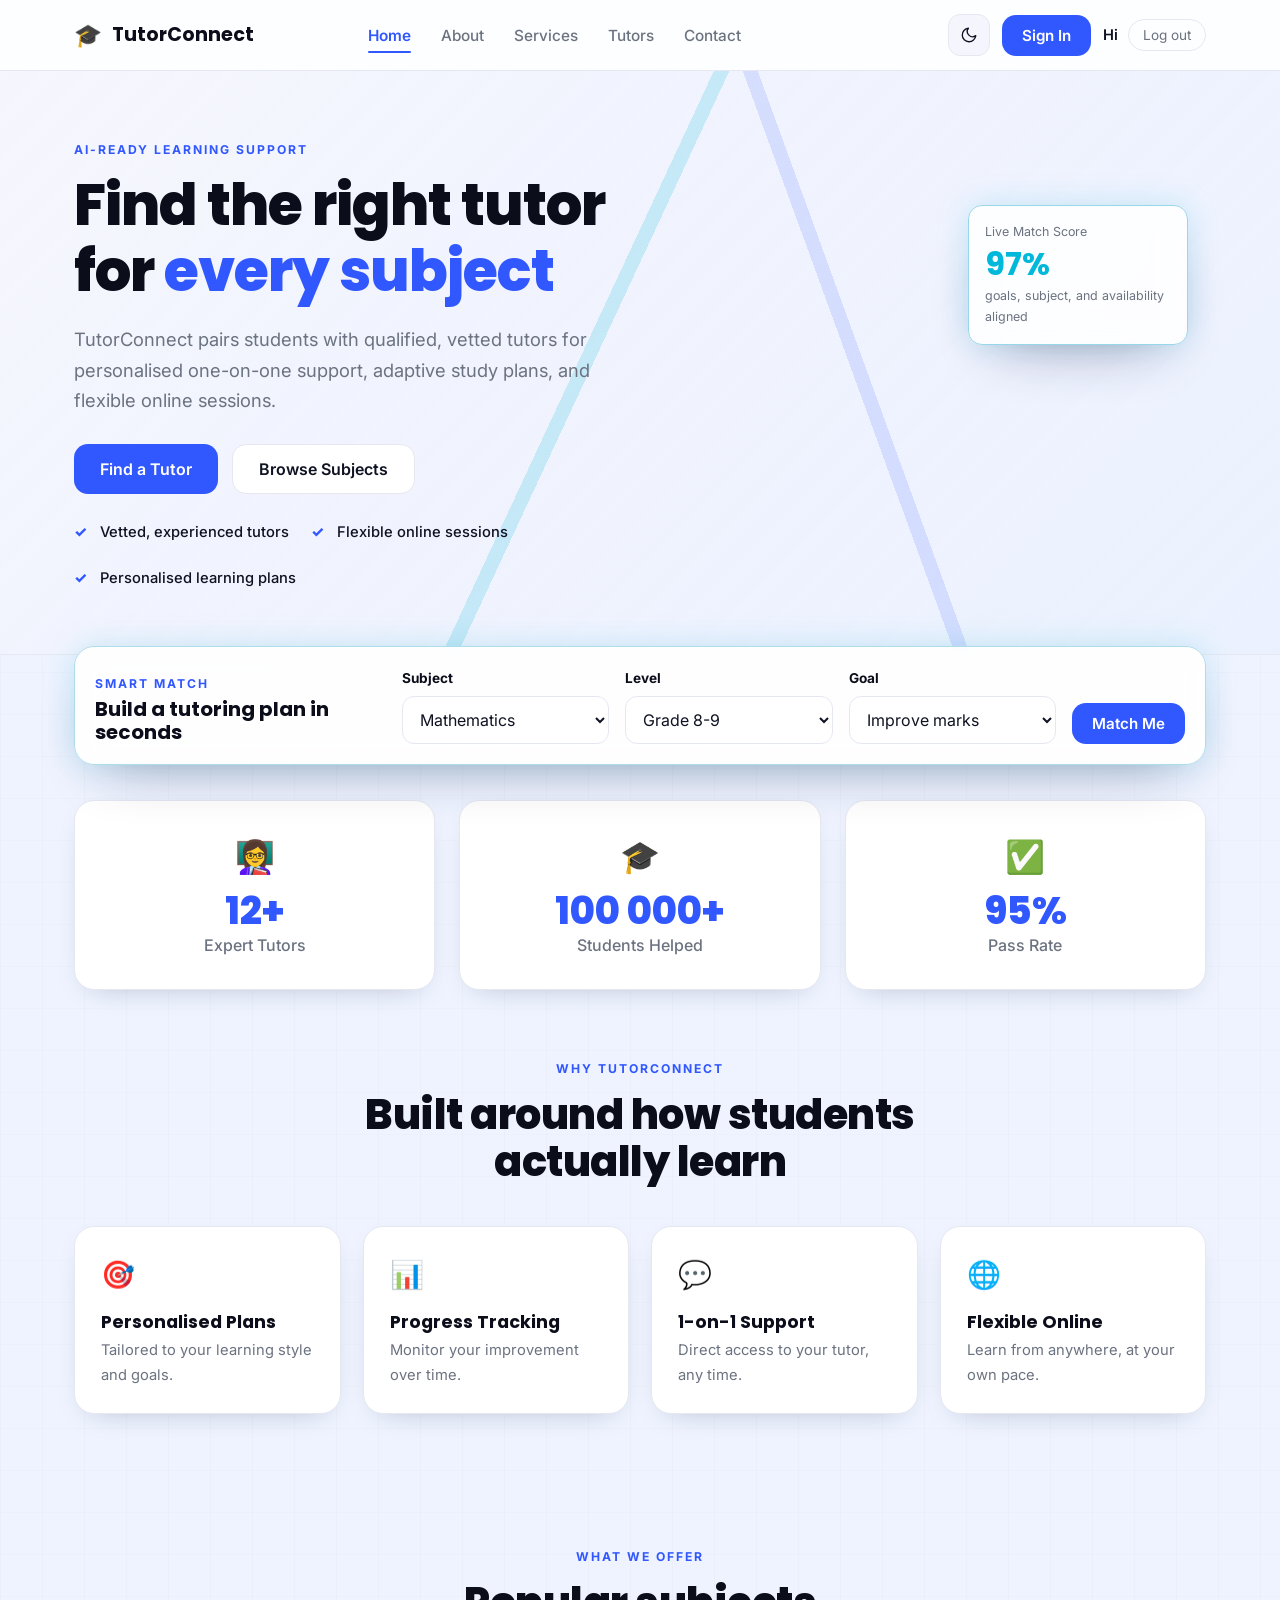
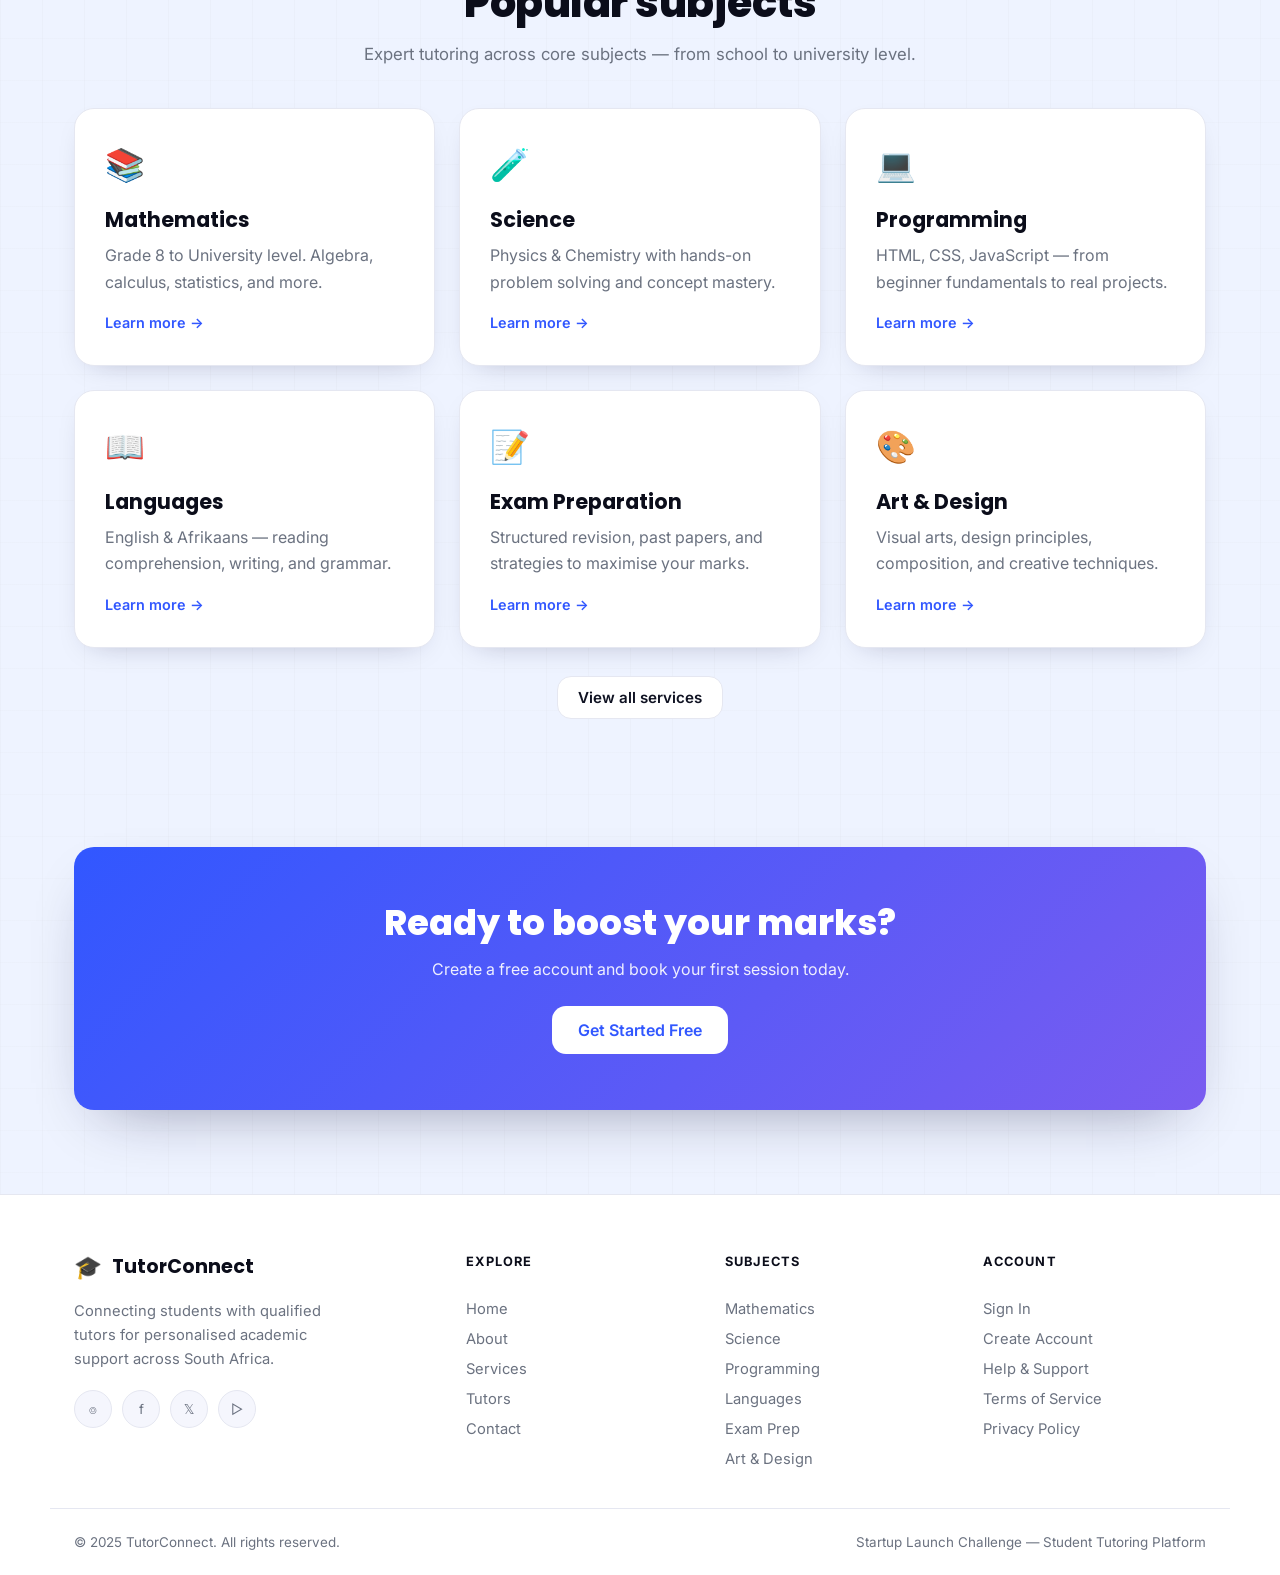
==== commit ae47a3cb: "Added testimonials page, thank you page, and fixed nav flow" ====
--- a/index.html
+++ b/index.html
@@ -1,984 +1,694 @@
-<!doctype html>
+<!DOCTYPE html>
 <html lang="en" data-theme="light">
-  <head>
-    <meta charset="UTF-8" />
-    <meta name="viewport" content="width=device-width, initial-scale=1.0" />
-    <meta
-      name="description"
-      content="TutorConnect pairs students with qualified, vetted tutors for personalised one-on-one academic support — online and on your schedule."
-    />
-    <title>TutorConnect — Find the Right Tutor for Every Subject</title>
-    <link rel="preconnect" href="https://fonts.googleapis.com" />
-    <link rel="preconnect" href="https://fonts.gstatic.com" crossorigin />
-    <link
-      href="https://fonts.googleapis.com/css2?family=Poppins:wght@500;600;700;800&family=Inter:wght@400;500;600;700&display=swap"
-      rel="stylesheet"
-    />
-    <link rel="stylesheet" href="css/style.css" />
-  </head>
-  <body>
-    <!-- ===================== NAVIGATION ===================== -->
-    <header class="nav" id="topnav">
-      <div class="nav__inner">
-        <a
-          href="#home"
-          class="brand"
-          data-page="home"
-          aria-label="TutorConnect home"
-        >
-          <span class="brand__cap" aria-hidden="true">🎓</span>
-          <span class="brand__name">TutorConnect</span>
-        </a>
-
-        <nav class="nav__links" aria-label="Primary navigation">
-          <button class="nav__link" data-page="home">Home</button>
-          <button class="nav__link" data-page="about">About</button>
-          <button class="nav__link" data-page="services">Services</button>
-          <button class="nav__link" data-page="tutors">Tutors</button>
-          <button class="nav__link" data-page="contact">Contact</button>
-        </nav>
-
-        <div class="nav__actions">
-          <button
-            class="theme-toggle"
-            id="themeToggle"
-            aria-label="Toggle dark mode"
-            title="Toggle theme"
-          >
-            <svg
-              class="icon-moon"
-              viewBox="0 0 24 24"
-              width="18"
-              height="18"
-              fill="none"
-              stroke="currentColor"
-              stroke-width="1.8"
-              stroke-linecap="round"
-              stroke-linejoin="round"
-            >
-              <path d="M21 12.8A9 9 0 1 1 11.2 3a7 7 0 0 0 9.8 9.8z" />
-            </svg>
-            <svg
-              class="icon-sun"
-              viewBox="0 0 24 24"
-              width="18"
-              height="18"
-              fill="none"
-              stroke="currentColor"
-              stroke-width="1.8"
-              stroke-linecap="round"
-            >
-              <circle cx="12" cy="12" r="4" />
-              <path
-                d="M12 2v2M12 20v2M4.9 4.9l1.4 1.4M17.7 17.7l1.4 1.4M2 12h2M20 12h2M4.9 19.1l1.4-1.4M17.7 6.3l1.4-1.4"
-              />
-            </svg>
-          </button>
-          <button
-            class="btn btn--primary nav__signin"
-            data-page="signin"
-            data-authmode="signin"
-            type="button"
-          >
-            Sign In
-          </button>
-          <div class="nav__account" id="navAccount" hidden>
-            <button class="nav__signout" id="navSignout">Sign out</button>
-          </div>
-          <button
-            class="nav__burger"
-            id="navBurger"
-            aria-label="Open menu"
-            aria-expanded="false"
-          >
-            <span></span><span></span><span></span>
-          </button>
-        </div>
-      </div>
-      <nav class="nav__mobile" id="navMobile" aria-label="Mobile navigation">
+<head>
+  <meta charset="UTF-8" />
+  <meta name="viewport" content="width=device-width, initial-scale=1.0" />
+  <meta name="description" content="TutorConnect pairs students with qualified, vetted tutors for personalised one-on-one academic support — online and on your schedule." />
+  <title>TutorConnect — Find the Right Tutor for Every Subject</title>
+  <link rel="preconnect" href="https://fonts.googleapis.com" />
+  <link rel="preconnect" href="https://fonts.gstatic.com" crossorigin />
+  <link href="https://fonts.googleapis.com/css2?family=Poppins:wght@500;600;700;800&family=Inter:wght@400;500;600;700&display=swap" rel="stylesheet" />
+  <link rel="stylesheet" href="css/style.css" />
+</head>
+<body>
+
+  <!-- ===================== NAVIGATION ===================== -->
+  <header class="nav" id="topnav">
+    <div class="nav__inner">
+      <a href="#home" class="brand" data-page="home" aria-label="TutorConnect home">
+        <span class="brand__cap" aria-hidden="true">🎓</span>
+        <span class="brand__name">TutorConnect</span>
+      </a>
+
+      <nav class="nav__links" aria-label="Primary navigation">
         <button class="nav__link" data-page="home">Home</button>
         <button class="nav__link" data-page="about">About</button>
         <button class="nav__link" data-page="services">Services</button>
         <button class="nav__link" data-page="tutors">Tutors</button>
         <button class="nav__link" data-page="contact">Contact</button>
-        <button class="nav__link" data-page="signin" data-authmode="signin">
-          Sign In
+      </nav>
+
+      <div class="nav__actions">
+        <button class="theme-toggle" id="themeToggle" aria-label="Toggle dark mode" title="Toggle theme">
+          <svg class="icon-moon" viewBox="0 0 24 24" width="18" height="18" fill="none" stroke="currentColor" stroke-width="1.8" stroke-linecap="round" stroke-linejoin="round"><path d="M21 12.8A9 9 0 1 1 11.2 3a7 7 0 0 0 9.8 9.8z"/></svg>
+          <svg class="icon-sun" viewBox="0 0 24 24" width="18" height="18" fill="none" stroke="currentColor" stroke-width="1.8" stroke-linecap="round"><circle cx="12" cy="12" r="4"/><path d="M12 2v2M12 20v2M4.9 4.9l1.4 1.4M17.7 17.7l1.4 1.4M2 12h2M20 12h2M4.9 19.1l1.4-1.4M17.7 6.3l1.4-1.4"/></svg>
         </button>
-      </nav>
-    </header>
-
-    <main id="main">
-      <!-- ===================== HOME ===================== -->
-      <section class="page page--active" id="page-home">
-        <div class="hero">
-          <div class="container hero__grid">
-            <div class="hero__copy">
-              <h1 class="hero__title">
-                Find the right tutor for
-                <span class="text-primary">every subject</span>
-              </h1>
-              <p class="hero__lead">
-                TutorConnect pairs students with qualified, vetted tutors for
-                personalised one-on-one support, adaptive study plans, and
-                flexible online sessions.
-              </p>
-              <div class="hero__cta">
-                <button class="btn btn--primary btn--lg" data-page="tutors">
-                  Find a Tutor
-                </button>
-                <button class="btn btn--ghost btn--lg" data-page="services">
-                  Browse Subjects
-                </button>
-              </div>
-              <ul class="hero__points">
-                <li>Vetted, experienced tutors</li>
-                <li>Flexible online sessions</li>
-                <li>Personalised learning plans</li>
-              </ul>
+      <button class="btn btn--primary nav__signin" data-page="signin">Sign In</button>
+<div class="nav__account" id="navAccount" hidden>
+  <span class="nav__hi" id="navHi">Hi</span>
+  <button class="nav__signout" id="navSignout">Log out</button>
+</div>
+        <button class="nav__burger" id="navBurger" aria-label="Open menu" aria-expanded="false"><span></span><span></span><span></span></button>
+      </div>
+    </div>
+    <nav class="nav__mobile" id="navMobile" aria-label="Mobile navigation">
+      <button class="nav__link" data-page="home">Home</button>
+      <button class="nav__link" data-page="about">About</button>
+      <button class="nav__link" data-page="services">Services</button>
+      <button class="nav__link" data-page="tutors">Tutors</button>
+      <button class="nav__link" data-page="contact">Contact</button>
+      <button class="nav__link" data-page="signin">Sign In</button>
+    </nav>
+  </header>
+
+  <main id="main">
+
+    <!-- ===================== HOME ===================== -->
+    <section class="page page--active" id="page-home">
+      <div class="hero">
+        <div class="container hero__grid">
+          <div class="hero__copy">
+            <span class="eyebrow">AI-ready learning support</span>
+            <h1 class="hero__title">Find the right tutor for <span class="text-primary">every subject</span></h1>
+            <p class="hero__lead">TutorConnect pairs students with qualified, vetted tutors for personalised one-on-one support, adaptive study plans, and flexible online sessions.</p>
+            <div class="hero__cta">
+              <button class="btn btn--primary btn--lg" data-page="tutors">Find a Tutor</button>
+              <button class="btn btn--ghost btn--lg" data-page="services">Browse Subjects</button>
             </div>
-
-            <div class="hero__art">
-              <img
-                src="https://images.unsplash.com/photo-1522202176988-66273c2fd55f?w=900&q=80"
-                alt="Two students studying together at a laptop"
-                loading="lazy"
-                onerror="this.style.display = 'none'"
-              />
-              <div class="orbit-card">
-                <span>Live Match Score</span>
-                <strong id="heroMatchScore">97%</strong>
-                <small>goals, subject, and availability aligned</small>
-              </div>
+            <ul class="hero__points">
+              <li>Vetted, experienced tutors</li>
+              <li>Flexible online sessions</li>
+              <li>Personalised learning plans</li>
+            </ul>
+          </div>
+
+          <div class="hero__art">
+            <img src="https://images.unsplash.com/photo-1522202176988-66273c2fd55f?w=900&q=80"
+                 alt="Two students studying together at a laptop" loading="lazy"
+                 onerror="this.style.display='none'" />
+            <div class="orbit-card">
+              <span>Live Match Score</span>
+              <strong id="heroMatchScore">97%</strong>
+              <small>goals, subject, and availability aligned</small>
             </div>
           </div>
         </div>
-        <br />
-        <div class="container quick-match-wrap">
-          <form class="quick-match" id="quickMatchForm">
-            <div class="quick-match__head">
-              <span class="eyebrow">Smart match</span>
-              <h2>Build a tutoring plan in seconds</h2>
-            </div>
-            <label>
-              <span>Subject</span>
-              <select id="matchSubject" aria-label="Choose a subject">
-                <option>Programming</option>
-                <option>Mathematics</option>
-                <option>Science</option>
-                <option>Arts & Design</option>
-                <option>English</option>
-                <option>Afrikaans</option>
-                <option>Exam Preparation</option>
-              </select>
-            </label>
-            <label>
-              <span>Level</span>
-              <select id="matchLevel" aria-label="Choose a level">
-                <option>Grade 8-9</option>
-                <option>Grade 10-12</option>
-              </select>
-            </label>
-            <label>
-              <span>Goal</span>
-              <select id="matchGoal" aria-label="Choose a goal">
-                <option>Improve marks</option>
-                <option>Exam preparation</option>
-                <option>Catch up fast</option>
-                <option>Build confidence</option>
-              </select>
-            </label>
-            <button type="submit" class="btn btn--primary">Match Me</button>
-          </form>
-          <div class="match-result" id="matchResult" hidden></div>
-        </div>
-        <br />
-        <!-- stats -->
-        <br />
-        <br />
-        <div class="container">
-          <div class="stats" id="statRow">
-            <div class="stat-card">
-              <span class="stat-card__icon" aria-hidden="true">👩‍🏫</span
-              ><span class="stat-card__num" data-count="12" data-suffix="+"
-                >12+</span
-              ><span class="stat-card__label">Expert Tutors</span>
-            </div>
-            <div class="stat-card">
-              <span class="stat-card__icon" aria-hidden="true">🎓</span
-              ><span
-                class="stat-card__num"
-                data-count="100000"
-                data-format="space"
-                data-suffix="+"
-                >100 000+</span
-              ><span class="stat-card__label">Students Helped</span>
-            </div>
-            <div class="stat-card">
-              <span class="stat-card__icon" aria-hidden="true">✅</span
-              ><span class="stat-card__num" data-count="95" data-suffix="%"
-                >95%</span
-              ><span class="stat-card__label">Pass Rate</span>
-            </div>
-          </div>
-        </div>
-
-        <!-- why -->
-        <div class="container section">
-          <div class="section__head center">
-            <span class="eyebrow">Why TutorConnect</span>
-            <h2 class="section__title">
-              Built around how students actually learn
-            </h2>
-          </div>
-          <div class="features" id="featureGrid"><!-- rendered by JS --></div>
-        </div>
-
-        <!-- subjects preview -->
+      </div>
+       <br>
+      <div class="container quick-match-wrap">
+        <form class="quick-match" id="quickMatchForm">
+          <div class="quick-match__head">
+            <span class="eyebrow">Smart match</span>
+            <h2>Build a tutoring plan in seconds</h2>
+          </div>
+          <label>
+            <span>Subject</span>
+            <select id="matchSubject" aria-label="Choose a subject">
+              <option>Programming</option>
+              <option>Mathematics</option>
+              <option>Science</option>
+              <option>Arts & Design</option>
+              <option>English</option>
+              <option>Afrikaans</option>
+              <option>Exam Preparation</option>
+            </select>
+          </label>
+          <label>
+            <span>Level</span>
+            <select id="matchLevel" aria-label="Choose a level">
+              <option>Grade 8-9</option>
+              <option>Grade 10-12</option>
+              <option>University</option>
+              <option>Beginner</option>
+            </select>
+          </label>
+          <label>
+            <span>Goal</span>
+            <select id="matchGoal" aria-label="Choose a goal">
+              <option>Improve marks</option>
+              <option>Exam preparation</option>
+              <option>Catch up fast</option>
+              <option>Build confidence</option>
+            </select>
+          </label>
+          <button type="submit" class="btn btn--primary">Match Me</button>
+        </form>
+        <div class="match-result" id="matchResult" hidden></div>
+      </div>
+      <br>
+      <!-- stats -->
+       <br>
+       <br>
+      <div class="container">
+        <div class="stats" id="statRow">
+          <div class="stat-card"><span class="stat-card__icon" aria-hidden="true">👩‍🏫</span><span class="stat-card__num" data-count="12" data-suffix="+">12+</span><span class="stat-card__label">Expert Tutors</span></div>
+          <div class="stat-card"><span class="stat-card__icon" aria-hidden="true">🎓</span><span class="stat-card__num" data-count="100000" data-format="space" data-suffix="+">100 000+</span><span class="stat-card__label">Students Helped</span></div>
+          <div class="stat-card"><span class="stat-card__icon" aria-hidden="true">✅</span><span class="stat-card__num" data-count="95" data-suffix="%">95%</span><span class="stat-card__label">Pass Rate</span></div>
+        </div>
+      </div>
+
+      <!-- why -->
+      <div class="container section">
+        <div class="section__head center">
+          <span class="eyebrow">Why TutorConnect</span>
+          <h2 class="section__title">Built around how students actually learn</h2>
+        </div>
+        <div class="features" id="featureGrid"><!-- rendered by JS --></div>
+      </div>
+
+      <!-- subjects preview -->
+      <div class="container section">
+        <div class="section__head center">
+          <span class="eyebrow">What we offer</span>
+          <h2 class="section__title">Popular subjects</h2>
+          <p class="section__sub">Expert tutoring across core subjects — from school to university level.</p>
+        </div>
+        <div class="services" id="homeServices"><!-- rendered by JS --></div>
+        <div class="center" style="margin-top:28px">
+          <button class="btn btn--ghost" data-page="services">View all services</button>
+        </div>
+      </div>
+
+      <!-- CTA band -->
+      <div class="container section">
+        <div class="cta-band">
+          <h2>Ready to boost your marks?</h2>
+          <p>Create a free account and book your first session today.</p>
+          <button class="btn btn--light btn--lg" data-page="signin">Get Started Free</button>
+        </div>
+      </div>
+    </section>
+
+    <!-- ===================== ABOUT ===================== -->
+    <section class="page" id="page-about">
+      <div class="band-soft">
+        <div class="container about">
+          <div class="about__text">
+            <span class="eyebrow">Who we are</span>
+            <h1 class="section__title section__title--xl">About TutorConnect</h1>
+            <p>TutorConnect helps students find reliable tutors for academic support and exam preparation. We connect learners with qualified tutors in various subjects, ensuring personalised learning experiences and improved academic performance.</p>
+            <p>Our mission is to empower students to achieve their academic goals by providing access to experienced tutors who can guide them through their learning journey. We believe every student has the potential to excel with the right support.</p>
+            <p>We focus on creating a safe, supportive, and engaging learning environment where students can build confidence, strengthen their understanding of key concepts, and develop essential study skills.</p>
+            <p>Through innovative technology and dedicated educators, TutorConnect bridges the gap between students and expert tutors, offering flexible online learning, personalised tutoring plans, and progress tracking tailored to each student's needs.</p>
+          </div>
+          <div class="about__cards" id="aboutFeatures"><!-- rendered by JS --></div>
+        </div>
+      </div>
+
+      <div class="container section">
+        <div class="stats stats--plain" id="aboutStats">
+          <div class="stat-card"><span class="stat-card__icon" aria-hidden="true">👩‍🏫</span><span class="stat-card__num">12+</span><span class="stat-card__label">Expert Tutors</span></div>
+          <div class="stat-card"><span class="stat-card__icon" aria-hidden="true">🎓</span><span class="stat-card__num">100 000+</span><span class="stat-card__label">Students Helped</span></div>
+          <div class="stat-card"><span class="stat-card__icon" aria-hidden="true">✅</span><span class="stat-card__num">95%</span><span class="stat-card__label">Pass Rate</span></div>
+        </div>
+      </div>
+
+      <div class="container section">
+        <div class="cta-band">
+          <h2>Want to learn with us?</h2>
+          <p>Browse our tutors and find the perfect match for your subject and level.</p>
+          <button class="btn btn--light btn--lg" data-page="tutors">Find a Tutor</button>
+        </div>
+      </div>
+    </section>
+
+    <!-- ===================== SERVICES ===================== -->
+    <section class="page" id="page-services">
+      <div class="band-soft">
         <div class="container section">
           <div class="section__head center">
             <span class="eyebrow">What we offer</span>
-            <h2 class="section__title">Popular subjects</h2>
-            <p class="section__sub">
-              Expert tutoring across core subjects — from school to university
-              level.
-            </p>
-          </div>
-          <div class="services" id="homeServices"><!-- rendered by JS --></div>
-          <div class="center" style="margin-top: 28px">
-            <button class="btn btn--ghost" data-page="services">
-              View all services
-            </button>
-          </div>
-        </div>
-
-        <!-- CTA band -->
+            <h1 class="section__title section__title--xl">Our Services</h1>
+            <p class="section__sub">Expert tutoring across core subjects — from school to university level.</p>
+          </div>
+          <div class="services" id="servicesGrid"><!-- rendered by JS --></div>
+        </div>
+      </div>
+      <div class="container section">
+        <div class="cta-band">
+          <h2>Not sure which subject to start with?</h2>
+          <p>Send us a message and we'll help you find the right tutor for your goals.</p>
+          <button class="btn btn--light btn--lg" data-page="contact">Contact Us</button>
+        </div>
+      </div>
+    </section>
+
+    <!-- ===================== SUBJECT (dynamic, one per subject) ===================== -->
+    <section class="page" id="page-subject">
+      <div class="band-soft">
         <div class="container section">
-          <div class="cta-band">
-            <h2>Ready to boost your marks?</h2>
-            <p>Create a free account and book your first session today.</p>
-            <button
-              class="btn btn--light btn--lg"
-              data-page="signin"
-              data-authmode="create"
-              type="button"
-            >
-              Get Started Free
-            </button>
-          </div>
-        </div>
-      </section>
-
-      <!-- ===================== ABOUT ===================== -->
-      <section class="page" id="page-about">
-        <div class="band-soft">
-          <div class="container about">
-            <div class="about__text">
-              <span class="eyebrow">Who we are</span>
-              <h1 class="section__title section__title--xl">
-                About TutorConnect
-              </h1>
-              <p>
-                TutorConnect helps students find reliable tutors for academic
-                support and exam preparation. We connect learners with qualified
-                tutors in various subjects, ensuring personalised learning
-                experiences and improved academic performance.
-              </p>
-              <p>
-                Our mission is to empower students to achieve their academic
-                goals by providing access to experienced tutors who can guide
-                them through their learning journey. We believe every student
-                has the potential to excel with the right support.
-              </p>
-              <p>
-                We focus on creating a safe, supportive, and engaging learning
-                environment where students can build confidence, strengthen
-                their understanding of key concepts, and develop essential study
-                skills.
-              </p>
-              <p>
-                Through innovative technology and dedicated educators,
-                TutorConnect bridges the gap between students and expert tutors,
-                offering flexible online learning, personalised tutoring plans,
-                and progress tracking tailored to each student's needs.
-              </p>
-            </div>
-            <div class="about__cards" id="aboutFeatures">
-              <!-- rendered by JS -->
-            </div>
-          </div>
-        </div>
-
-        <div class="container section">
-          <div class="stats stats--plain" id="aboutStats">
-            <div class="stat-card">
-              <span class="stat-card__icon" aria-hidden="true">👩‍🏫</span
-              ><span class="stat-card__num">12+</span
-              ><span class="stat-card__label">Expert Tutors</span>
-            </div>
-            <div class="stat-card">
-              <span class="stat-card__icon" aria-hidden="true">🎓</span
-              ><span class="stat-card__num">100 000+</span
-              ><span class="stat-card__label">Students Helped</span>
-            </div>
-            <div class="stat-card">
-              <span class="stat-card__icon" aria-hidden="true">✅</span
-              ><span class="stat-card__num">95%</span
-              ><span class="stat-card__label">Pass Rate</span>
-            </div>
-          </div>
-        </div>
-
-        <div class="container section">
-          <div class="cta-band">
-            <h2>Want to learn with us?</h2>
-            <p>
-              Browse our tutors and find the perfect match for your subject and
-              level.
-            </p>
-            <button class="btn btn--light btn--lg" data-page="tutors">
-              Find a Tutor
-            </button>
-          </div>
-        </div>
-      </section>
-
-      <!-- ===================== SERVICES ===================== -->
-      <section class="page" id="page-services">
-        <div class="band-soft">
-          <div class="container section">
-            <div class="section__head center">
-              <span class="eyebrow">What we offer</span>
-              <h1 class="section__title section__title--xl">Our Services</h1>
-              <p class="section__sub">
-                Expert tutoring across core subjects — from school to university
-                level.
-              </p>
-            </div>
-            <div class="services" id="servicesGrid">
-              <!-- rendered by JS -->
-            </div>
-          </div>
-        </div>
-        <div class="container section">
-          <div class="cta-band">
-            <h2>Not sure which subject to start with?</h2>
-            <p>
-              Send us a message and we'll help you find the right tutor for your
-              goals.
-            </p>
-            <button class="btn btn--light btn--lg" data-page="contact">
-              Contact Us
-            </button>
-          </div>
-        </div>
-      </section>
-
-      <!-- ===================== SUBJECT (dynamic, one per subject) ===================== -->
-      <section class="page" id="page-subject">
-        <div class="band-soft">
-          <div class="container section">
-            <button class="back-link" data-page="services">
-              ← All services
-            </button>
-            <div class="subject-hero center">
-              <span
-                class="subject-hero__icon"
-                id="subjectIcon"
-                aria-hidden="true"
-                >📚</span
-              >
-              <span class="eyebrow">Subject</span>
-              <h1 class="section__title section__title--xl" id="subjectTitle">
-                Subject
-              </h1>
-              <p class="section__sub" id="subjectTagline"></p>
-            </div>
-          </div>
-        </div>
-
-        <div class="container section">
-          <div class="subject-about card">
-            <h2>What we cover</h2>
-            <p id="subjectAbout"></p>
-            <ul class="topics" id="subjectTopics"></ul>
-          </div>
-        </div>
-
-        <div class="container section">
-          <h2 class="section__title center">
-            Tutors for <span id="subjectTitle2"></span>
-          </h2>
-          <p class="tutor-count" id="subjectTutorCount" aria-live="polite"></p>
-          <div class="tutors" id="subjectTutors"></div>
-          <div class="center" style="margin-top: 28px">
-            <button class="btn btn--ghost" data-page="tutors">
-              Browse all tutors
-            </button>
-          </div>
-        </div>
-
-        <div class="container section">
-          <div class="cta-band">
-            <h2>Ready to start with <span id="subjectTitle3"></span>?</h2>
-            <p>
-              Book a session or message us and we'll match you with the right
-              tutor.
-            </p>
-            <button class="btn btn--light btn--lg" data-page="contact">
-              Get in Touch
-            </button>
-          </div>
-        </div>
-      </section>
-
-      <!-- ===================== TUTORS ===================== -->
-      <section class="page" id="page-tutors">
-        <div class="container section">
-          <div class="section__head center">
-            <span class="eyebrow">Our team</span>
-            <h1 class="section__title section__title--xl">Find a Tutor</h1>
-            <p class="section__sub">
-              Browse our qualified tutors by name or subject and get started
-              today.
-            </p>
-          </div>
-
-          <!-- search -->
-          <div class="tutor-search">
-            <svg
-              viewBox="0 0 24 24"
-              width="18"
-              height="18"
-              fill="none"
-              stroke="currentColor"
-              stroke-width="1.8"
-            >
-              <circle cx="11" cy="11" r="7" />
-              <path d="M21 21l-4-4" />
-            </svg>
-            <input
-              type="search"
-              id="tutorSearch"
-              placeholder="Search by name or subject…"
-              aria-label="Search tutors by name or subject"
-            />
-          </div>
-
-          <!-- subject filter pills -->
-          <div class="pills" id="subjectPills"><!-- rendered by JS --></div>
-
-          <div class="tutor-tools" aria-label="Tutor browsing tools">
-            <label class="select-field">
-              <span>Sort</span>
-              <select id="tutorSort">
-                <option value="recommended">Recommended</option>
-                <option value="rating">Highest rating</option>
-                <option value="reviews">Most reviewed</option>
-                <option value="rate">Lowest rate</option>
-              </select>
-            </label>
-            <label class="toggle-field">
-              <input type="checkbox" id="availableOnly" />
-              <span>Available this week</span>
-            </label>
-          </div>
-
-          <p class="tutor-count" id="tutorCount" aria-live="polite"></p>
-          <div class="tutors" id="tutorGrid"><!-- rendered by JS --></div>
-          <p class="empty-msg" id="tutorEmpty" hidden>
-            No tutors match your search. Try a different name or subject.
-          </p>
-        </div>
-      </section>
-
-      <!-- ===================== CONTACT ===================== -->
-      <section class="page" id="page-contact">
-        <div class="band-soft">
-          <div class="container section contact">
-            <div class="contact__intro">
-              <span class="eyebrow">Get in touch</span>
-              <h1 class="section__title section__title--xl">Contact Us</h1>
-              <p>
-                Have a question or want to find the right tutor for your needs?
-                Send us a message and we'll get back to you within 24 hours.
-              </p>
-              <ul class="contact__list">
-                <li>
-                  <span class="contact__ico" aria-hidden="true">✉️</span
-                  ><span><strong>Email</strong>hello@tutorconnect.co.za</span>
-                </li>
-                <li>
-                  <span class="contact__ico" aria-hidden="true">📞</span
-                  ><span><strong>Phone</strong>+27 21 000 0000</span>
-                </li>
-                <li>
-                  <span class="contact__ico" aria-hidden="true">🕘</span
-                  ><span><strong>Hours</strong>Mon–Fri, 8am–6pm SAST</span>
-                </li>
-              </ul>
-            </div>
-
-            <form class="contact__form card" id="contactForm" novalidate>
-              <div class="field">
-                <label for="cName">Your Name</label>
-                <input
-                  id="cName"
-                  name="name"
-                  type="text"
-                  placeholder="Thabo Mokoena"
-                  required
-                />
-                <span class="field__error" data-for="cName"></span>
-              </div>
-              <div class="field">
-                <label for="cEmail">Email Address</label>
-                <input
-                  id="cEmail"
-                  name="email"
-                  type="email"
-                  placeholder="you@email.com"
-                  required
-                />
-                <span class="field__error" data-for="cEmail"></span>
-              </div>
-              <div class="field">
-                <label for="cMsg">Message</label>
-                <textarea
-                  id="cMsg"
-                  name="message"
-                  rows="5"
-                  placeholder="Tell us what you need help with…"
-                  required
-                ></textarea>
-                <span class="field__error" data-for="cMsg"></span>
-              </div>
-              <button type="submit" class="btn btn--primary btn--block btn--lg">
-                Send Message
-              </button>
-              <p class="form__success" id="contactSuccess" hidden>
-                ✓ Thanks! Your message has been sent — we'll reply within 24
-                hours.
-              </p>
-            </form>
-          </div>
-        </div>
-      </section>
-
-      <!-- ===================== TERMS ===================== -->
-      <section class="page" id="page-terms-extra">
-        <div class="container section legal">
-          <button class="back-link" data-page="home">← Back to home</button>
-          <span class="eyebrow">Legal</span>
-          <h1 class="section__title section__title--xl">Terms of Service</h1>
-          <p class="legal__updated">Last updated: 1 January 2025</p>
-          <h2>1. Using TutorConnect</h2>
-          <p>
-            TutorConnect connects students with independent tutors for academic
-            support. By creating an account you confirm that the information you
-            provide is accurate and that you are old enough, or have guardian
-            permission, to use the service.
-          </p>
-          <h2>2. Booking sessions</h2>
-          <p>
-            When you book a session you agree to attend at the scheduled time.
-            Tutors set their own availability and rates, which are shown before
-            you confirm. Cancellations made at least 24 hours in advance are
-            eligible for rescheduling.
-          </p>
-          <h2>3. Conduct</h2>
-          <p>
-            We expect respectful, honest communication between students and
-            tutors. Harassment, abuse, or attempts to arrange payment outside
-            the platform may result in account suspension.
-          </p>
-          <h2>4. Payments &amp; refunds</h2>
-          <p>
-            Session fees are processed securely. If a tutor fails to attend a
-            confirmed session, you are entitled to a full refund or a free
-            rebooking.
-          </p>
-          <h2>5. Changes</h2>
-          <p>
-            We may update these terms from time to time. Significant changes
-            will be communicated by email or an in-app notice. This is a student
-            project demonstration and not a binding legal agreement.
-          </p>
-        </div>
-      </section>
-
-      <!-- ===================== PRIVACY ===================== -->
-      <section class="page" id="page-privacy-extra">
-        <div class="container section legal">
-          <button class="back-link" data-page="home">← Back to home</button>
-          <span class="eyebrow">Legal</span>
-          <h1 class="section__title section__title--xl">Privacy Policy</h1>
-          <p class="legal__updated">Last updated: 1 January 2025</p>
-          <h2>What we collect</h2>
-          <p>
-            We collect the details you give us — your name, email address, and
-            the subjects you're interested in — so we can match you with
-            suitable tutors and contact you about your sessions.
-          </p>
-          <h2>How we use it</h2>
-          <p>
-            Your information is used to operate the platform: creating your
-            account, processing bookings, and improving the service. We never
-            sell your personal data to third parties.
-          </p>
-          <h2>Cookies</h2>
-          <p>
-            We use a small amount of local storage to remember your theme
-            preference (light or dark) and keep you signed in during your visit.
-            You can clear this at any time in your browser settings.
-          </p>
-          <h2>Your choices</h2>
-          <p>
-            You can request a copy of your data or ask us to delete your account
-            by emailing hello@tutorconnect.co.za. This is a student project
-            demonstration; no real personal data is stored on a server.
-          </p>
-        </div>
-      </section>
-
-      <!-- ===================== SIGN IN ===================== -->
-      <section class="page" id="page-signin">
-        <div class="container section auth-wrap">
-          <div class="auth-card card">
-            <div class="auth-card__head">
-              <span class="brand__cap" aria-hidden="true">🎓</span>
-              <h1 id="authTitle">Welcome back</h1>
-              <p id="authSub">Sign in to your TutorConnect account.</p>
-            </div>
-
-            <div class="auth-tabs" id="authTabs">
-              <button
-                type="button"
-                class="auth-tab auth-tab--active"
-                data-auth="signin"
-              >
-                Log In
-              </button>
-              <button type="button" class="auth-tab" data-auth="create">
-                Create Account
-              </button>
-            </div>
-
-            <form id="authForm" novalidate>
-              <div class="field">
-                <label for="authUser">Username</label>
-                <input
-                  id="authUser"
-                  type="text"
-                  placeholder="Enter your username"
-                  autocomplete="username"
-                />
-              </div>
-              <!--Added additional information for create account-->
-              <!-- SIGN UP ONLY FIELDS -->
-              <div class="field signup-only" hidden>
-                <label for="fullName">Full Name</label>
-                <input
-                  id="fullName"
-                  type="text"
-                  placeholder="Enter your full name"
-                />
-              </div>
-
-              <div class="field signup-only" hidden>
-                <label for="email">Email</label>
-                <input id="email" type="email" placeholder="Enter your email" />
-              </div>
-
-              <div class="field signup-only" hidden>
-                <label for="role">Role</label>
-                <select id="role">
-                  <option value="">Select Role</option>
-                  <option value="student">Student</option>
-                  <option value="tutor">Tutor</option>
-                </select>
-              </div>
-
-              <div class="field">
-                <label for="authPass">Password</label>
-                <div class="field__pass">
-                  <input
-                    id="authPass"
-                    type="password"
-                    placeholder="Enter your password"
-                    autocomplete="current-password"
-                  />
-                  <button
-                    type="button"
-                    class="field__eye"
-                    id="togglePass"
-                    aria-label="Show password"
-                  >
-                    <svg
-                      viewBox="0 0 24 24"
-                      width="17"
-                      height="17"
-                      fill="none"
-                      stroke="currentColor"
-                      stroke-width="1.7"
-                    >
-                      <path
-                        d="M2 12s3.5-7 10-7 10 7 10 7-3.5 7-10 7-10-7-10-7z"
-                      />
-                      <circle cx="12" cy="12" r="3" />
-                    </svg>
-                  </button>
-                </div>
-              </div>
-              <!--Added part to confirm your password-->
-              <div class="field signup-only" hidden>
-                <label for="confirmPass">Confirm Password</label>
-
-                <input
-                  id="confirmPass"
-                  type="password"
-                  placeholder="Confirm your password"
-                />
-              </div>
-              <button
-                type="submit"
-                class="btn btn--primary btn--block btn--lg"
-                id="authSubmit"
-              >
-                Log In
-              </button>
-              <p class="auth-msg" id="authMsg" hidden></p>
-            </form>
-          </div>
-        </div>
-      </section>
-      <section></section>
-
-      <!-- ===================== TERMS ===================== -->
-      <section class="page" id="page-terms">
-        <div class="container section legal">
-          <span class="eyebrow">Legal</span>
-          <h1 class="section__title section__title--xl">Terms of Service</h1>
-          <p class="legal__date">Last updated: 1 January 2025</p>
-          <h2>1. Using TutorConnect</h2>
-          <p>
-            By creating an account or booking a session you agree to use
-            TutorConnect for lawful, educational purposes. You are responsible
-            for keeping your login details secure and for the activity on your
-            account.
-          </p>
-          <h2>2. Bookings &amp; sessions</h2>
-          <p>
-            Sessions are arranged between students and independent tutors.
-            Tutors set their own availability. We ask that cancellations are
-            made at least 24 hours before a scheduled session so the slot can be
-            offered to another student.
-          </p>
-          <h2>3. Conduct</h2>
-          <p>
-            We are committed to a safe, supportive learning environment.
-            Harassment, abusive language, or sharing of inappropriate content
-            may result in suspension of your account.
-          </p>
-          <h2>4. Payments</h2>
-          <p>
-            Where payments apply, fees are shown clearly before you confirm a
-            booking. This demo project does not process real payments.
-          </p>
-          <h2>5. Changes</h2>
-          <p>
-            We may update these terms from time to time. Continued use of the
-            platform after changes means you accept the updated terms.
-          </p>
-          <button
-            class="btn btn--ghost"
-            data-page="home"
-            style="margin-top: 20px"
-          >
-            ← Back to home
-          </button>
-        </div>
-      </section>
-
-      <!-- ===================== PRIVACY ===================== -->
-      <section class="page" id="page-privacy">
-        <div class="container section legal">
-          <span class="eyebrow">Legal</span>
-          <h1 class="section__title section__title--xl">Privacy Policy</h1>
-          <p class="legal__date">Last updated: 1 January 2025</p>
-          <h2>What we collect</h2>
-          <p>
-            To match you with tutors we may collect your name, email address,
-            the subjects you're interested in, and your messages to us. We only
-            collect what we need to provide the service.
-          </p>
-          <h2>How we use it</h2>
-          <p>
-            Your information is used to create your account, arrange sessions,
-            respond to enquiries, and improve TutorConnect. We do not sell your
-            personal information to third parties.
-          </p>
-          <h2>Your choices</h2>
-          <p>
-            You can request a copy of your data or ask us to delete your account
-            at any time by contacting <strong>hello@tutorconnect.co.za</strong>.
-          </p>
-          <h2>Cookies</h2>
-          <p>
-            We use local browser storage to remember small preferences such as
-            your light or dark theme. No tracking cookies are used in this
-            project.
-          </p>
-          <button
-            class="btn btn--ghost"
-            data-page="home"
-            style="margin-top: 20px"
-          >
-            ← Back to home
-          </button>
-        </div>
-      </section>
-    </main>
-
-    <!-- ===================== FOOTER ===================== -->
-    <footer class="footer" id="footer">
-      <div class="container footer__inner">
-        <div class="footer__brand">
-          <a href="#home" class="brand" data-page="home"
-            ><span class="brand__cap" aria-hidden="true">🎓</span
-            ><span class="brand__name">TutorConnect</span></a
-          >
-          <p>
-            Connecting students with qualified tutors for personalised academic
-            support across South Africa.
-          </p>
-          <div class="footer__social">
-            <button aria-label="Instagram" data-social="Instagram">⌾</button>
-            <button aria-label="Facebook" data-social="Facebook">f</button>
-            <button aria-label="X" data-social="X">𝕏</button>
-            <button aria-label="YouTube" data-social="YouTube">▷</button>
-          </div>
-        </div>
-
-        <nav class="footer__col" aria-label="Explore">
-          <span class="footer__head">Explore</span>
-          <button class="footer__link" data-page="home">Home</button>
-          <button class="footer__link" data-page="about">About</button>
-          <button class="footer__link" data-page="services">Services</button>
-          <button class="footer__link" data-page="tutors">Tutors</button>
-          <button class="footer__link" data-page="contact">Contact</button>
-        </nav>
-
-        <nav class="footer__col" aria-label="Subjects">
-          <span class="footer__head">Subjects</span>
-          <button class="footer__link" data-open-subject="Mathematics">
-            Mathematics
-          </button>
-          <button class="footer__link" data-open-subject="Science">
-            Science
-          </button>
-          <button class="footer__link" data-open-subject="Programming">
-            Programming
-          </button>
-          <button class="footer__link" data-open-subject="Languages">
-            Languages
-          </button>
-          <button class="footer__link" data-open-subject="Exam Preparation">
-            Exam Prep
-          </button>
-          <button class="footer__link" data-open-subject="Art &amp; Design">
-            Art &amp; Design
-          </button>
-        </nav>
-
-        <nav class="footer__col" aria-label="Account">
-          <span class="footer__head">Account</span>
-          <button
-            class="footer__link"
-            data-page="signin"
-            data-authmode="signin"
-          >
-            Sign In
-          </button>
-          <button
-            class="footer__link"
-            data-page="signin"
-            data-authmode="create"
-            type="button"
-          >
-            Create Account
-          </button>
-          <button class="footer__link" data-page="contact">
-            Help &amp; Support
-          </button>
-          <button class="footer__link" data-page="terms">
-            Terms of Service
-          </button>
-          <button class="footer__link" data-page="privacy">
-            Privacy Policy
-          </button>
-        </nav>
-      </div>
-      <div class="container footer__bottom">
-        <span>©️ 2025 TutorConnect. All rights reserved.</span>
-        <span>Startup Launch Challenge — Student Tutoring Platform</span>
-      </div>
-    </footer>
-
-    <!-- toast -->
-    <div class="toast" id="toast" hidden></div>
-
-    <div class="modal" id="bookingModal" hidden>
-      <div
-        class="modal__panel"
-        role="dialog"
-        aria-modal="true"
-        aria-labelledby="bookingTitle"
-      >
-        <button
-          class="modal__close"
-          id="bookingClose"
-          aria-label="Close booking dialog"
-        >
-          x
-        </button>
-        <span class="eyebrow">Session request</span>
-        <h2 id="bookingTitle">Book a tutor</h2>
-        <p id="bookingIntro"></p>
-        <form id="bookingForm" class="booking-form">
-          <label>
-            <span>Preferred day</span>
-            <select id="bookingDay">
-              <option>Monday</option>
-              <option>Tuesday</option>
-              <option>Wednesday</option>
-              <option>Thursday</option>
-              <option>Friday</option>
-              <option>Saturday</option>
+          <button class="back-link" data-page="services">← All services</button>
+          <div class="subject-hero center">
+            <span class="subject-hero__icon" id="subjectIcon" aria-hidden="true">📚</span>
+            <span class="eyebrow">Subject</span>
+            <h1 class="section__title section__title--xl" id="subjectTitle">Subject</h1>
+            <p class="section__sub" id="subjectTagline"></p>
+          </div>
+        </div>
+      </div>
+
+      <div class="container section">
+        <div class="subject-about card">
+          <h2>What we cover</h2>
+          <p id="subjectAbout"></p>
+          <ul class="topics" id="subjectTopics"></ul>
+        </div>
+      </div>
+
+      <div class="container section">
+        <h2 class="section__title center">Tutors for <span id="subjectTitle2"></span></h2>
+        <p class="tutor-count" id="subjectTutorCount" aria-live="polite"></p>
+        <div class="tutors" id="subjectTutors"></div>
+        <div class="center" style="margin-top:28px">
+          <button class="btn btn--ghost" data-page="tutors">Browse all tutors</button>
+        </div>
+      </div>
+
+      <div class="container section">
+        <div class="cta-band">
+          <h2>Ready to start with <span id="subjectTitle3"></span>?</h2>
+          <p>Book a session or message us and we'll match you with the right tutor.</p>
+          <button class="btn btn--light btn--lg" data-page="contact">Get in Touch</button>
+        </div>
+      </div>
+    </section>
+
+    <!-- ===================== TUTORS ===================== -->
+    <section class="page" id="page-tutors">
+      <div class="container section">
+        <div class="section__head center">
+          <span class="eyebrow">Our team</span>
+          <h1 class="section__title section__title--xl">Find a Tutor</h1>
+          <p class="section__sub">Browse our qualified tutors by name or subject and get started today.</p>
+        </div>
+
+        <!-- search -->
+        <div class="tutor-search">
+          <svg viewBox="0 0 24 24" width="18" height="18" fill="none" stroke="currentColor" stroke-width="1.8"><circle cx="11" cy="11" r="7"/><path d="M21 21l-4-4"/></svg>
+          <input type="search" id="tutorSearch" placeholder="Search by name or subject…" aria-label="Search tutors by name or subject" />
+        </div>
+
+        <!-- subject filter pills -->
+        <div class="pills" id="subjectPills"><!-- rendered by JS --></div>
+
+        <div class="tutor-tools" aria-label="Tutor browsing tools">
+          <label class="select-field">
+            <span>Sort</span>
+            <select id="tutorSort">
+              <option value="recommended">Recommended</option>
+              <option value="rating">Highest rating</option>
+              <option value="reviews">Most reviewed</option>
+              <option value="rate">Lowest rate</option>
             </select>
           </label>
-          <label>
-            <span>Session length</span>
-            <select id="bookingLength">
-              <option>45 minutes</option>
-              <option>60 minutes</option>
-              <option>90 minutes</option>
-            </select>
+          <label class="toggle-field">
+            <input type="checkbox" id="availableOnly" />
+            <span>Available this week</span>
           </label>
-          <label>
-            <span>What should the tutor focus on?</span>
-            <textarea
-              id="bookingNotes"
-              rows="4"
-              placeholder="Example: calculus revision, past paper questions, confidence with basics"
-            ></textarea>
-          </label>
-          <button type="submit" class="btn btn--primary btn--block">
-            Send Request
-          </button>
+        </div>
+
+        <p class="tutor-count" id="tutorCount" aria-live="polite"></p>
+        <div class="tutors" id="tutorGrid"><!-- rendered by JS --></div>
+        <p class="empty-msg" id="tutorEmpty" hidden>No tutors match your search. Try a different name or subject.</p>
+      </div>
+    </section>
+
+    <!-- ===================== CONTACT ===================== -->
+    <section class="page" id="page-contact">
+      <div class="band-soft">
+        <div class="container section contact">
+          <div class="contact__intro">
+            <span class="eyebrow">Get in touch</span>
+            <h1 class="section__title section__title--xl">Contact Us</h1>
+            <p>Have a question or want to find the right tutor for your needs? Send us a message and we'll get back to you within 24 hours.</p>
+            <ul class="contact__list">
+              <li><span class="contact__ico" aria-hidden="true">✉️</span><span><strong>Email</strong>hello@tutorconnect.co.za</span></li>
+              <li><span class="contact__ico" aria-hidden="true">📞</span><span><strong>Phone</strong>+27 21 000 0000</span></li>
+              <li><span class="contact__ico" aria-hidden="true">🕘</span><span><strong>Hours</strong>Mon–Fri, 8am–6pm SAST</span></li>
+            </ul>
+          </div>
+
+          <form class="contact__form card" id="contactForm" novalidate>
+            <div class="field">
+              <label for="cName">Your Name</label>
+              <input id="cName" name="name" type="text" placeholder="Thabo Mokoena" required />
+              <span class="field__error" data-for="cName"></span>
+            </div>
+            <div class="field">
+              <label for="cEmail">Email Address</label>
+              <input id="cEmail" name="email" type="email" placeholder="you@email.com" required />
+              <span class="field__error" data-for="cEmail"></span>
+            </div>
+            <div class="field">
+              <label for="cMsg">Message</label>
+              <textarea id="cMsg" name="message" rows="5" placeholder="Tell us what you need help with…" required></textarea>
+              <span class="field__error" data-for="cMsg"></span>
+            </div>
+            <button type="submit" class="btn btn--primary btn--block btn--lg">Send Message</button>
+            <p class="form__success" id="contactSuccess" hidden>✓ Thanks! Your message has been sent — we'll reply within 24 hours.</p>
+          </form>
+        </div>
+      </div>
+    </section>
+
+    <!-- ===================== TERMS ===================== -->
+    <section class="page" id="page-terms-extra">
+      <div class="container section legal">
+        <button class="back-link" data-page="home">← Back to home</button>
+        <span class="eyebrow">Legal</span>
+        <h1 class="section__title section__title--xl">Terms of Service</h1>
+        <p class="legal__updated">Last updated: 1 January 2025</p>
+        <h2>1. Using TutorConnect</h2>
+        <p>TutorConnect connects students with independent tutors for academic support. By creating an account you confirm that the information you provide is accurate and that you are old enough, or have guardian permission, to use the service.</p>
+        <h2>2. Booking sessions</h2>
+        <p>When you book a session you agree to attend at the scheduled time. Tutors set their own availability and rates, which are shown before you confirm. Cancellations made at least 24 hours in advance are eligible for rescheduling.</p>
+        <h2>3. Conduct</h2>
+        <p>We expect respectful, honest communication between students and tutors. Harassment, abuse, or attempts to arrange payment outside the platform may result in account suspension.</p>
+        <h2>4. Payments &amp; refunds</h2>
+        <p>Session fees are processed securely. If a tutor fails to attend a confirmed session, you are entitled to a full refund or a free rebooking.</p>
+        <h2>5. Changes</h2>
+        <p>We may update these terms from time to time. Significant changes will be communicated by email or an in-app notice. This is a student project demonstration and not a binding legal agreement.</p>
+      </div>
+    </section>
+
+    <!-- ===================== PRIVACY ===================== -->
+    <section class="page" id="page-privacy-extra">
+      <div class="container section legal">
+        <button class="back-link" data-page="home">← Back to home</button>
+        <span class="eyebrow">Legal</span>
+        <h1 class="section__title section__title--xl">Privacy Policy</h1>
+        <p class="legal__updated">Last updated: 1 January 2025</p>
+        <h2>What we collect</h2>
+        <p>We collect the details you give us — your name, email address, and the subjects you're interested in — so we can match you with suitable tutors and contact you about your sessions.</p>
+        <h2>How we use it</h2>
+        <p>Your information is used to operate the platform: creating your account, processing bookings, and improving the service. We never sell your personal data to third parties.</p>
+        <h2>Cookies</h2>
+        <p>We use a small amount of local storage to remember your theme preference (light or dark) and keep you signed in during your visit. You can clear this at any time in your browser settings.</p>
+        <h2>Your choices</h2>
+        <p>You can request a copy of your data or ask us to delete your account by emailing hello@tutorconnect.co.za. This is a student project demonstration; no real personal data is stored on a server.</p>
+      </div>
+    </section>
+
+    <!-- ===================== SIGN IN ===================== -->
+    <section class="page" id="page-signin">
+      <div class="container section auth-wrap">
+        <div class="auth-card card">
+          <div class="auth-card__head">
+            <span class="brand__cap" aria-hidden="true">🎓</span>
+            <h1 id="authTitle">Welcome back</h1>
+            <p id="authSub">Sign in to your TutorConnect account.</p>
+          </div>
+
+          <div class="auth-tabs" id="authTabs">
+            <button class="auth-tab auth-tab--active" data-auth="signin">Sign In</button>
+            <button class="auth-tab" data-auth="create">Create Account</button>
+          </div>
+
+          <form id="authForm" novalidate>
+            <div class="field">
+              <label for="authUser">Username</label>
+              <input id="authUser" type="text" placeholder="Enter any username" autocomplete="username" />
+            </div>
+            <div class="field">
+              <label for="authPass">Password</label>
+              <div class="field__pass">
+                <input id="authPass" type="password" placeholder="Enter any password" autocomplete="current-password" />
+                <button type="button" class="field__eye" id="togglePass" aria-label="Show password">
+                  <svg viewBox="0 0 24 24" width="17" height="17" fill="none" stroke="currentColor" stroke-width="1.7"><path d="M2 12s3.5-7 10-7 10 7 10 7-3.5 7-10 7-10-7-10-7z"/><circle cx="12" cy="12" r="3"/></svg>
+                </button>
+              </div>
+            </div>
+            <button type="submit" class="btn btn--primary btn--block btn--lg" id="authSubmit">Sign In</button>
+            <p class="auth-msg" id="authMsg" hidden></p>
+          </form>
+
+          <p class="auth-note">Demo mode — any username and password will sign you in.</p>
+        </div>
+      </div>
+    </section>
+
+    <!-- ===================== TERMS ===================== -->
+    <section class="page" id="page-terms">
+      <div class="container section legal">
+        <span class="eyebrow">Legal</span>
+        <h1 class="section__title section__title--xl">Terms of Service</h1>
+        <p class="legal__date">Last updated: 1 January 2025</p>
+        <h2>1. Using TutorConnect</h2>
+        <p>By creating an account or booking a session you agree to use TutorConnect for lawful, educational purposes. You are responsible for keeping your login details secure and for the activity on your account.</p>
+        <h2>2. Bookings &amp; sessions</h2>
+        <p>Sessions are arranged between students and independent tutors. Tutors set their own availability. We ask that cancellations are made at least 24 hours before a scheduled session so the slot can be offered to another student.</p>
+        <h2>3. Conduct</h2>
+        <p>We are committed to a safe, supportive learning environment. Harassment, abusive language, or sharing of inappropriate content may result in suspension of your account.</p>
+        <h2>4. Payments</h2>
+        <p>Where payments apply, fees are shown clearly before you confirm a booking. This demo project does not process real payments.</p>
+        <h2>5. Changes</h2>
+        <p>We may update these terms from time to time. Continued use of the platform after changes means you accept the updated terms.</p>
+        <button class="btn btn--ghost" data-page="home" style="margin-top:20px">← Back to home</button>
+      </div>
+    </section>
+
+    <!-- ===================== PRIVACY ===================== -->
+    <section class="page" id="page-privacy">
+      <div class="container section legal">
+        <span class="eyebrow">Legal</span>
+        <h1 class="section__title section__title--xl">Privacy Policy</h1>
+        <p class="legal__date">Last updated: 1 January 2025</p>
+        <h2>What we collect</h2>
+        <p>To match you with tutors we may collect your name, email address, the subjects you're interested in, and your messages to us. We only collect what we need to provide the service.</p>
+        <h2>How we use it</h2>
+        <p>Your information is used to create your account, arrange sessions, respond to enquiries, and improve TutorConnect. We do not sell your personal information to third parties.</p>
+        <h2>Your choices</h2>
+        <p>You can request a copy of your data or ask us to delete your account at any time by contacting <strong>hello@tutorconnect.co.za</strong>.</p>
+        <h2>Cookies</h2>
+        <p>We use local browser storage to remember small preferences such as your light or dark theme. No tracking cookies are used in this project.</p>
+        <button class="btn btn--ghost" data-page="home" style="margin-top:20px">← Back to home</button>
+      </div>
+    </section>
+     <!-- ===================== TESTIMONIALS ===================== -->
+<section class="page" id="page-testimonials">
+  <div class="band-soft">
+    <div class="container section">
+      <div class="section__head center">
+        <span class="eyebrow">What students say</span>
+        <h1 class="section__title section__title--xl">Testimonials</h1>
+        <p class="section__sub">Hear from students who have used TutorConnect.</p>
+      </div>
+
+      <div class="testimonials" id="testimonialsGrid">
+        <div class="testimonial-card card">
+          <img src="https://i.pravatar.cc/80?img=1" alt="Student photo" class="testimonial-card__img" />
+          <p class="testimonial-card__text">"TutorConnect helped me pass my maths exam! My tutor was patient and explained everything clearly."</p>
+          <strong class="testimonial-card__name">Thabo M.</strong>
+          <span class="testimonial-card__subject">Mathematics</span>
+        </div>
+        <div class="testimonial-card card">
+          <img src="https://i.pravatar.cc/80?img=5" alt="Student photo" class="testimonial-card__img" />
+          <p class="testimonial-card__text">"I improved my Python skills in just 3 sessions. Highly recommend the programming tutors!"</p>
+          <strong class="testimonial-card__name">Ayanda K.</strong>
+          <span class="testimonial-card__subject">Programming</span>
+        </div>
+        <div class="testimonial-card card">
+          <img src="https://i.pravatar.cc/80?img=9" alt="Student photo" class="testimonial-card__img" />
+          <p class="testimonial-card__text">"Booking was so easy and my tutor was always on time. Great experience overall!"</p>
+          <strong class="testimonial-card__name">Lerato N.</strong>
+          <span class="testimonial-card__subject">Science</span>
+        </div>
+      </div>
+
+      <!-- Add Your Review -->
+      <div class="review-form-wrap card" style="margin-top:40px; max-width:600px; margin-left:auto; margin-right:auto;">
+        <h3 style="margin-bottom:16px;">⭐ Add Yours!</h3>
+        <form id="reviewForm" novalidate>
+          <div class="field">
+            <label for="reviewName">Your Name</label>
+            <input id="reviewName" type="text" placeholder="e.g. Sipho Dlamini" required />
+          </div>
+          <div class="field">
+            <label for="reviewSubject">Subject</label>
+            <input id="reviewSubject" type="text" placeholder="e.g. Mathematics" required />
+          </div>
+          <div class="field">
+            <label for="reviewText">Your Review</label>
+            <textarea id="reviewText" rows="4" placeholder="Tell us about your experience…" required></textarea>
+          </div>
+          <button type="submit" class="btn btn--primary btn--block">Submit Review</button>
+          <p id="reviewSuccess" hidden style="color:green; margin-top:12px;">✓ Thanks for your review!</p>
         </form>
       </div>
-    </div>
-
-    <script src="css/js/script.js"></script>
-  </body>
+
+      <!-- Log Out -->
+      <div class="center" style="margin-top:40px;">
+        <button class="btn btn--ghost btn--lg" data-page="thankyou">Log Out</button>
+      </div>
+
+    </div>
+  </div>
+</section>
+
+<!-- ===================== THANK YOU ===================== -->
+<section class="page" id="page-thankyou">
+  <div class="container section center">
+    <span style="font-size:4rem;">🎓</span>
+    <h1 class="section__title section__title--xl" style="margin-top:16px;">Thank You!</h1>
+    <p class="section__sub">You have been logged out successfully.<br/>We hope to see you again soon on TutorConnect.</p>
+    <div style="margin-top:32px; display:flex; gap:16px; justify-content:center; flex-wrap:wrap;">
+      <button class="btn btn--primary btn--lg" data-page="signin">Sign In Again</button>
+      <button class="btn btn--ghost btn--lg" data-page="home">Back to Home</button>
+    </div>
+  </div>
+</section>
+<!-- ===================== TESTIMONIALS ===================== -->
+<section class="page" id="page-testimonials">
+  <div class="band-soft">
+    <div class="container section">
+      <div class="section__head center">
+        <span class="eyebrow">What students say</span>
+        <h1 class="section__title section__title--xl">Testimonials</h1>
+        <p class="section__sub">Hear from students who have used TutorConnect.</p>
+      </div>
+
+      <div class="testimonials" id="testimonialsGrid">
+        <div class="testimonial-card card">
+          <img src="https://i.pravatar.cc/80?img=1" alt="Student photo" class="testimonial-card__img" />
+          <p class="testimonial-card__text">"TutorConnect helped me pass my maths exam! My tutor was patient and explained everything clearly."</p>
+          <strong class="testimonial-card__name">Thabo M.</strong>
+          <span class="testimonial-card__subject">Mathematics</span>
+        </div>
+        <div class="testimonial-card card">
+          <img src="https://i.pravatar.cc/80?img=5" alt="Student photo" class="testimonial-card__img" />
+          <p class="testimonial-card__text">"I improved my Python skills in just 3 sessions. Highly recommend the programming tutors!"</p>
+          <strong class="testimonial-card__name">Ayanda K.</strong>
+          <span class="testimonial-card__subject">Programming</span>
+        </div>
+        <div class="testimonial-card card">
+          <img src="https://i.pravatar.cc/80?img=9" alt="Student photo" class="testimonial-card__img" />
+          <p class="testimonial-card__text">"Booking was so easy and my tutor was always on time. Great experience overall!"</p>
+          <strong class="testimonial-card__name">Lerato N.</strong>
+          <span class="testimonial-card__subject">Science</span>
+        </div>
+      </div>
+
+      <!-- Add Yours form -->
+      <div class="review-form-wrap card" style="margin-top:40px; max-width:600px; margin-left:auto; margin-right:auto;">
+        <h3 style="margin-bottom:16px;">⭐ Add Yours!</h3>
+        <form id="reviewForm" novalidate>
+          <div class="field">
+            <label for="reviewName">Your Name</label>
+            <input id="reviewName" type="text" placeholder="e.g. Sipho Dlamini" required />
+          </div>
+          <div class="field">
+            <label for="reviewSubject">Subject</label>
+            <input id="reviewSubject" type="text" placeholder="e.g. Mathematics" required />
+          </div>
+          <div class="field">
+            <label for="reviewText">Your Review</label>
+            <textarea id="reviewText" rows="4" placeholder="Tell us about your experience…" required></textarea>
+          </div>
+          <button type="submit" class="btn btn--primary btn--block">Submit Review</button>
+          <p id="reviewSuccess" hidden style="color:green; margin-top:12px;">✓ Thanks for your review!</p>
+        </form>
+      </div>
+
+      <!-- Log Out button — hidden until review is submitted -->
+      <div class="center" style="margin-top:40px;">
+        <button id="testimonialLogout" class="btn btn--ghost btn--lg" data-page="thankyou" hidden>Sign Out</button>
+      </div>
+
+    </div>
+  </div>
+</section>
+
+<!-- ===================== THANK YOU ===================== -->
+<section class="page" id="page-thankyou">
+  <div class="container section center">
+    <span style="font-size:4rem;">🎓</span>
+    <h1 class="section__title section__title--xl" style="margin-top:16px;">Thank You!</h1>
+    <p class="section__sub">You have been logged out successfully.<br/>We hope to see you again soon on TutorConnect.</p>
+    <div style="margin-top:32px; display:flex; gap:16px; justify-content:center; flex-wrap:wrap;">
+      <button class="btn btn--primary nav__signin" data-page="signin" id="navSigninBtn">Sign In</button>
+      <button class="btn btn--ghost btn--lg" data-page="home">Back to Home</button>
+    </div>
+  </div>
+</section>
+
+  </main>
+
+  <!-- ===================== FOOTER ===================== -->
+  <footer class="footer" id="footer">
+    <div class="container footer__inner">
+      <div class="footer__brand">
+        <a href="#home" class="brand" data-page="home"><span class="brand__cap" aria-hidden="true">🎓</span><span class="brand__name">TutorConnect</span></a>
+        <p>Connecting students with qualified tutors for personalised academic support across South Africa.</p>
+        <div class="footer__social">
+          <button aria-label="Instagram" data-social="Instagram">⌾</button>
+          <button aria-label="Facebook" data-social="Facebook">f</button>
+          <button aria-label="X" data-social="X">𝕏</button>
+          <button aria-label="YouTube" data-social="YouTube">▷</button>
+        </div>
+      </div>
+
+      <nav class="footer__col" aria-label="Explore">
+        <span class="footer__head">Explore</span>
+        <button class="footer__link" data-page="home">Home</button>
+        <button class="footer__link" data-page="about">About</button>
+        <button class="footer__link" data-page="services">Services</button>
+        <button class="footer__link" data-page="tutors">Tutors</button>
+        <button class="footer__link" data-page="contact">Contact</button>
+      </nav>
+
+      <nav class="footer__col" aria-label="Subjects">
+        <span class="footer__head">Subjects</span>
+        <button class="footer__link" data-open-subject="Mathematics">Mathematics</button>
+        <button class="footer__link" data-open-subject="Science">Science</button>
+        <button class="footer__link" data-open-subject="Programming">Programming</button>
+        <button class="footer__link" data-open-subject="Languages">Languages</button>
+        <button class="footer__link" data-open-subject="Exam Preparation">Exam Prep</button>
+        <button class="footer__link" data-open-subject="Art &amp; Design">Art &amp; Design</button>
+      </nav>
+
+      <nav class="footer__col" aria-label="Account">
+        <span class="footer__head">Account</span>
+        <button class="footer__link" data-page="signin">Sign In</button>
+        <button class="footer__link" data-page="signin" data-authmode="create">Create Account</button>
+        <button class="footer__link" data-page="contact">Help &amp; Support</button>
+        <button class="footer__link" data-page="terms">Terms of Service</button>
+        <button class="footer__link" data-page="privacy">Privacy Policy</button>
+      </nav>
+    </div>
+    <div class="container footer__bottom">
+      <span>©️ 2025 TutorConnect. All rights reserved.</span>
+      <span>Startup Launch Challenge — Student Tutoring Platform</span>
+    </div>
+  </footer>
+
+  <!-- toast -->
+  <div class="toast" id="toast" hidden></div>
+
+  <div class="modal" id="bookingModal" hidden>
+    <div class="modal__panel" role="dialog" aria-modal="true" aria-labelledby="bookingTitle">
+      <button class="modal__close" id="bookingClose" aria-label="Close booking dialog">x</button>
+      <span class="eyebrow">Session request</span>
+      <h2 id="bookingTitle">Book a tutor</h2>
+      <p id="bookingIntro"></p>
+      <form id="bookingForm" class="booking-form">
+        <label>
+          <span>Preferred day</span>
+          <select id="bookingDay">
+            <option>Monday</option>
+            <option>Tuesday</option>
+            <option>Wednesday</option>
+            <option>Thursday</option>
+            <option>Friday</option>
+            <option>Saturday</option>
+          </select>
+        </label>
+        <label>
+          <span>Session length</span>
+          <select id="bookingLength">
+            <option>45 minutes</option>
+            <option>60 minutes</option>
+            <option>90 minutes</option>
+          </select>
+        </label>
+        <label>
+          <span>What should the tutor focus on?</span>
+          <textarea id="bookingNotes" rows="4" placeholder="Example: calculus revision, past paper questions, confidence with basics"></textarea>
+        </label>
+        <button type="submit" class="btn btn--primary btn--block">Send Request</button>
+      </form>
+    </div>
+  </div>
+
+  <script src="css/js/script.js"></script>
+</body>
 </html>
--- a/css/style.css
+++ b/css/style.css
@@ -5,75 +5,58 @@
 
 /* ---------- THEME TOKENS ---------- */
 :root {
-  --primary: #3157ff;
-  --primary-d: #203fd1;
-  --primary-sft: #e7efff;
-  --accent: #00b8d9;
-  --success: #20b486;
-  --bg: #eef3ff;
-  --surface: #ffffff;
-  --surface-2: #f5f6fd;
-  --text: #0f1222;
-  --heading: #0b0d1a;
-  --muted: #6b7280;
-  --border: #e5e7f1;
-  --star: #f5b50a;
-  --ring: rgba(91, 63, 228, 0.2);
-  --shadow: 0 10px 30px -18px rgba(20, 20, 60, 0.35);
-  --shadow-lg: 0 24px 60px -30px rgba(20, 20, 60, 0.45);
-  --glow: 0 0 32px rgba(0, 184, 217, 0.18);
+  --primary:    #3157ff;
+  --primary-d:  #203fd1;
+  --primary-sft:#e7efff;
+  --accent:     #00b8d9;
+  --success:    #20b486;
+  --bg:         #eef3ff;
+  --surface:    #ffffff;
+  --surface-2:  #f5f6fd;
+  --text:       #0f1222;
+  --heading:    #0b0d1a;
+  --muted:      #6b7280;
+  --border:     #e5e7f1;
+  --star:       #f5b50a;
+  --ring:       rgba(91,63,228,.20);
+  --shadow:     0 10px 30px -18px rgba(20,20,60,.35);
+  --shadow-lg:  0 24px 60px -30px rgba(20,20,60,.45);
+  --glow:       0 0 32px rgba(0,184,217,.18);
 
   --font-head: "Poppins", system-ui, sans-serif;
   --font-body: "Inter", system-ui, sans-serif;
   --maxw: 1180px;
   --nav-h: 70px;
-  --r-sm: 10px;
-  --r-md: 14px;
-  --r-lg: 20px;
-  --r-pill: 999px;
+  --r-sm: 10px; --r-md: 14px; --r-lg: 20px; --r-pill: 999px;
 }
 
 [data-theme="dark"] {
-  --primary: #7c8cff;
-  --primary-d: #5d6df1;
-  --primary-sft: #182044;
-  --accent: #38d5ff;
-  --success: #3ce0a6;
-  --bg: #090b12;
-  --surface: #111622;
-  --surface-2: #151d2c;
-  --text: #e7e9f2;
-  --heading: #f4f5fb;
-  --muted: #99a0b3;
-  --border: #262a39;
-  --star: #f5b50a;
-  --ring: rgba(129, 105, 255, 0.28);
-  --shadow: 0 10px 30px -18px rgba(0, 0, 0, 0.6);
-  --shadow-lg: 0 24px 60px -28px rgba(0, 0, 0, 0.7);
-  --glow: 0 0 42px rgba(56, 213, 255, 0.18);
+  --primary:    #7c8cff;
+  --primary-d:  #5d6df1;
+  --primary-sft:#182044;
+  --accent:     #38d5ff;
+  --success:    #3ce0a6;
+  --bg:         #090b12;
+  --surface:    #111622;
+  --surface-2:  #151d2c;
+  --text:       #e7e9f2;
+  --heading:    #f4f5fb;
+  --muted:      #99a0b3;
+  --border:     #262a39;
+  --star:       #f5b50a;
+  --ring:       rgba(129,105,255,.28);
+  --shadow:     0 10px 30px -18px rgba(0,0,0,.6);
+  --shadow-lg:  0 24px 60px -28px rgba(0,0,0,.7);
+  --glow:       0 0 42px rgba(56,213,255,.18);
 }
 
 /* ---------- RESET ---------- */
-* {
-  box-sizing: border-box;
-  margin: 0;
-  padding: 0;
-}
-html {
-  scroll-behavior: smooth;
-}
+* { box-sizing: border-box; margin: 0; padding: 0; }
+html { scroll-behavior: smooth; }
 body {
   background:
-    linear-gradient(
-      90deg,
-      color-mix(in srgb, var(--border) 32%, transparent) 1px,
-      transparent 1px
-    ),
-    linear-gradient(
-      180deg,
-      color-mix(in srgb, var(--border) 26%, transparent) 1px,
-      transparent 1px
-    ),
+    linear-gradient(90deg, color-mix(in srgb, var(--border) 32%, transparent) 1px, transparent 1px),
+    linear-gradient(180deg, color-mix(in srgb, var(--border) 26%, transparent) 1px, transparent 1px),
     var(--bg);
   background-size: 42px 42px;
   color: var(--text);
@@ -81,327 +64,89 @@
   font-size: 16px;
   line-height: 1.65;
   -webkit-font-smoothing: antialiased;
-  transition:
-    background 0.3s ease,
-    color 0.3s ease;
-}
-img {
-  max-width: 100%;
-  display: block;
-}
-button {
-  font-family: inherit;
-  cursor: pointer;
-  border: none;
-  background: none;
-  color: inherit;
-}
-input,
-textarea,
-select {
-  font-family: inherit;
-  font-size: 1rem;
-}
-a {
-  color: inherit;
-  text-decoration: none;
-}
-h1,
-h2,
-h3,
-h4 {
-  font-family: var(--font-head);
-  color: var(--heading);
-  line-height: 1.15;
-}
-::selection {
-  background: var(--primary);
-  color: #fff;
-}
-
-.container {
-  max-width: var(--maxw);
-  margin: 0 auto;
-  padding: 0 24px;
-}
-.section {
-  padding: 64px 24px;
-}
-.center {
-  text-align: center;
-}
-.text-primary {
-  color: var(--primary);
-}
+  transition: background .3s ease, color .3s ease;
+}
+img { max-width: 100%; display: block; }
+button { font-family: inherit; cursor: pointer; border: none; background: none; color: inherit; }
+input, textarea, select { font-family: inherit; font-size: 1rem; }
+a { color: inherit; text-decoration: none; }
+h1, h2, h3, h4 { font-family: var(--font-head); color: var(--heading); line-height: 1.15; }
+::selection { background: var(--primary); color: #fff; }
+
+.container { max-width: var(--maxw); margin: 0 auto; padding: 0 24px; }
+.section { padding: 64px 24px; }
+.center { text-align: center; }
+.text-primary { color: var(--primary); }
 .eyebrow {
-  font-family: var(--font-body);
-  font-weight: 700;
-  text-transform: uppercase;
-  letter-spacing: 2px;
-  font-size: 0.76rem;
-  color: var(--primary);
-  display: inline-block;
-  margin-bottom: 12px;
-}
-.section__head {
-  max-width: 620px;
-  margin: 0 auto 40px;
-}
-.section__head.center {
-  text-align: center;
-}
-.section__title {
-  font-size: clamp(1.9rem, 4vw, 2.6rem);
-  font-weight: 800;
-  letter-spacing: -0.5px;
-}
-.section__title--xl {
-  font-size: clamp(2.2rem, 5vw, 3.2rem);
-}
-.section__sub {
-  color: var(--muted);
-  margin-top: 14px;
-  font-size: 1.05rem;
-}
+  font-family: var(--font-body); font-weight: 700; text-transform: uppercase;
+  letter-spacing: 2px; font-size: .76rem; color: var(--primary); display: inline-block; margin-bottom: 12px;
+}
+.section__head { max-width: 620px; margin: 0 auto 40px; }
+.section__head.center { text-align: center; }
+.section__title { font-size: clamp(1.9rem, 4vw, 2.6rem); font-weight: 800; letter-spacing: -.5px; }
+.section__title--xl { font-size: clamp(2.2rem, 5vw, 3.2rem); }
+.section__sub { color: var(--muted); margin-top: 14px; font-size: 1.05rem; }
 
 /* ============================================================
    NAVIGATION
    ============================================================ */
 .nav {
-  position: sticky;
-  top: 0;
-  z-index: 50;
+  position: sticky; top: 0; z-index: 50;
   background: color-mix(in srgb, var(--surface) 88%, transparent);
   backdrop-filter: blur(12px);
   border-bottom: 1px solid var(--border);
 }
-.nav__inner {
-  max-width: var(--maxw);
-  margin: 0 auto;
-  height: var(--nav-h);
-  display: flex;
-  align-items: center;
-  gap: 20px;
-  padding: 0 24px;
-}
-.brand {
-  display: inline-flex;
-  align-items: center;
-  gap: 10px;
-}
-.brand__cap {
-  font-size: 1.4rem;
-  line-height: 1;
-}
-.brand__name {
-  font-family: var(--font-head);
-  font-weight: 700;
-  font-size: 1.2rem;
-  color: var(--heading);
-}
-.nav__links {
-  display: flex;
-  gap: 30px;
-  margin: 0 auto;
-}
-.nav__link {
-  font-size: 0.96rem;
-  font-weight: 500;
-  color: var(--muted);
-  position: relative;
-  padding: 6px 0;
-  transition: color 0.2s;
-}
-.nav__link:hover {
-  color: var(--text);
-}
-.nav__link.is-active {
-  color: var(--primary);
-  font-weight: 600;
-}
-.nav__link.is-active::after {
-  content: "";
-  position: absolute;
-  left: 0;
-  right: 0;
-  bottom: -2px;
-  height: 2px;
-  background: var(--primary);
-  border-radius: 2px;
-}
-.nav__actions {
-  display: flex;
-  align-items: center;
-  gap: 12px;
-  margin-left: auto;
-}
-
-.theme-toggle {
-  width: 42px;
-  height: 42px;
-  border-radius: 12px;
-  background: var(--surface-2);
-  border: 1px solid var(--border);
-  display: grid;
-  place-items: center;
-  color: var(--text);
-  transition:
-    background 0.2s,
-    transform 0.3s;
-}
-.theme-toggle:hover {
-  transform: rotate(12deg);
-}
-.icon-sun {
-  display: none;
-}
-[data-theme="dark"] .icon-moon {
-  display: none;
-}
-[data-theme="dark"] .icon-sun {
-  display: block;
-}
-
-.nav__account {
-  display: flex;
-  align-items: center;
-  gap: 10px;
-}
-.nav__avatar {
-  width: 34px;
-  height: 34px;
-  border-radius: 50%;
-  background: var(--primary);
-  color: #fff;
-  display: grid;
-  place-items: center;
-  font-weight: 700;
-  font-size: 0.85rem;
-}
-.nav__hi {
-  font-size: 0.92rem;
-  font-weight: 600;
-  color: var(--text);
-}
-.nav__signout {
-  font-size: 0.85rem;
-  color: var(--muted);
-  border: 1px solid var(--border);
-  border-radius: var(--r-pill);
-  padding: 7px 14px;
-  transition: 0.2s;
-}
-.nav__signout:hover {
-  color: var(--primary);
-  border-color: var(--primary);
-}
-
-.nav__burger {
-  display: none;
-  flex-direction: column;
-  gap: 4px;
-  padding: 8px;
-}
-.nav__burger span {
-  width: 22px;
-  height: 2px;
-  background: var(--text);
-  border-radius: 2px;
-  transition: 0.25s;
-}
-.nav__mobile {
-  display: none;
-  flex-direction: column;
-  padding: 8px 24px 16px;
-  border-top: 1px solid var(--border);
-  background: var(--surface);
-}
-.nav__mobile .nav__link {
-  text-align: left;
-  padding: 13px 0;
-  border-bottom: 1px solid var(--border);
-}
-.nav__mobile.is-open {
-  display: flex;
-}
+.nav__inner { max-width: var(--maxw); margin: 0 auto; height: var(--nav-h); display: flex; align-items: center; gap: 20px; padding: 0 24px; }
+.brand { display: inline-flex; align-items: center; gap: 10px; }
+.brand__cap { font-size: 1.4rem; line-height: 1; }
+.brand__name { font-family: var(--font-head); font-weight: 700; font-size: 1.2rem; color: var(--heading); }
+.nav__links { display: flex; gap: 30px; margin: 0 auto; }
+.nav__link { font-size: .96rem; font-weight: 500; color: var(--muted); position: relative; padding: 6px 0; transition: color .2s; }
+.nav__link:hover { color: var(--text); }
+.nav__link.is-active { color: var(--primary); font-weight: 600; }
+.nav__link.is-active::after { content: ""; position: absolute; left: 0; right: 0; bottom: -2px; height: 2px; background: var(--primary); border-radius: 2px; }
+.nav__actions { display: flex; align-items: center; gap: 12px; margin-left: auto; }
+
+.theme-toggle { width: 42px; height: 42px; border-radius: 12px; background: var(--surface-2); border: 1px solid var(--border); display: grid; place-items: center; color: var(--text); transition: background .2s, transform .3s; }
+.theme-toggle:hover { transform: rotate(12deg); }
+.icon-sun { display: none; }
+[data-theme="dark"] .icon-moon { display: none; }
+[data-theme="dark"] .icon-sun { display: block; }
+
+.nav__account { display: flex; align-items: center; gap: 10px; }
+.nav__avatar { width: 34px; height: 34px; border-radius: 50%; background: var(--primary); color: #fff; display: grid; place-items: center; font-weight: 700; font-size: .85rem; }
+.nav__hi { font-size: .92rem; font-weight: 600; color: var(--text); }
+.nav__signout { font-size: .85rem; color: var(--muted); border: 1px solid var(--border); border-radius: var(--r-pill); padding: 7px 14px; transition: .2s; }
+.nav__signout:hover { color: var(--primary); border-color: var(--primary); }
+
+.nav__burger { display: none; flex-direction: column; gap: 4px; padding: 8px; }
+.nav__burger span { width: 22px; height: 2px; background: var(--text); border-radius: 2px; transition: .25s; }
+.nav__mobile { display: none; flex-direction: column; padding: 8px 24px 16px; border-top: 1px solid var(--border); background: var(--surface); }
+.nav__mobile .nav__link { text-align: left; padding: 13px 0; border-bottom: 1px solid var(--border); }
+.nav__mobile.is-open { display: flex; }
 
 /* ============================================================
    BUTTONS
    ============================================================ */
-.btn {
-  display: inline-flex;
-  align-items: center;
-  justify-content: center;
-  gap: 8px;
-  font-weight: 600;
-  font-size: 0.95rem;
-  padding: 11px 20px;
-  border-radius: var(--r-md);
-  transition:
-    transform 0.12s,
-    background 0.2s,
-    box-shadow 0.2s;
-  white-space: nowrap;
-}
-.btn:active {
-  transform: translateY(1px);
-}
-.btn--primary {
-  background: var(--primary);
-  color: #fff;
-}
-.btn--primary:hover {
-  background: var(--primary-d);
-}
-.btn--ghost {
-  background: var(--surface);
-  color: var(--text);
-  border: 1px solid var(--border);
-}
-.btn--ghost:hover {
-  border-color: var(--primary);
-  color: var(--primary);
-}
-.btn--light {
-  background: #fff;
-  color: var(--primary);
-}
-.btn--light:hover {
-  background: #f0eefe;
-}
-.btn--lg {
-  padding: 14px 26px;
-  font-size: 1rem;
-}
-.btn--block {
-  width: 100%;
-}
+.btn { display: inline-flex; align-items: center; justify-content: center; gap: 8px; font-weight: 600; font-size: .95rem; padding: 11px 20px; border-radius: var(--r-md); transition: transform .12s, background .2s, box-shadow .2s; white-space: nowrap; }
+.btn:active { transform: translateY(1px); }
+.btn--primary { background: var(--primary); color: #fff; }
+.btn--primary:hover { background: var(--primary-d); }
+.btn--ghost { background: var(--surface); color: var(--text); border: 1px solid var(--border); }
+.btn--ghost:hover { border-color: var(--primary); color: var(--primary); }
+.btn--light { background: #fff; color: var(--primary); }
+.btn--light:hover { background: #f0eefe; }
+.btn--lg { padding: 14px 26px; font-size: 1rem; }
+.btn--block { width: 100%; }
 
 /* ============================================================
    PAGE ROUTING
    ============================================================ */
-.page {
-  display: none;
-}
-.page--active {
-  display: block;
-  animation: fade 0.3s ease;
-}
-@keyframes fade {
-  from {
-    opacity: 0;
-    transform: translateY(8px);
-  }
-  to {
-    opacity: 1;
-    transform: none;
-  }
-}
-
-.band-soft {
-  background: var(--surface-2);
-  border-block: 1px solid var(--border);
-}
+.page { display: none; }
+.page--active { display: block; animation: fade .3s ease; }
+@keyframes fade { from { opacity: 0; transform: translateY(8px); } to { opacity: 1; transform: none; } }
+
+.band-soft { background: var(--surface-2); border-block: 1px solid var(--border); }
 
 /* ============================================================
    HERO (Home)
@@ -410,11 +155,7 @@
   position: relative;
   overflow: hidden;
   background:
-    linear-gradient(
-      135deg,
-      color-mix(in srgb, var(--surface-2) 88%, transparent),
-      color-mix(in srgb, var(--primary-sft) 72%, transparent)
-    ),
+    linear-gradient(135deg, color-mix(in srgb, var(--surface-2) 88%, transparent), color-mix(in srgb, var(--primary-sft) 72%, transparent)),
     var(--surface-2);
   border-bottom: 1px solid var(--border);
 }
@@ -423,72 +164,19 @@
   position: absolute;
   inset: 0;
   background:
-    linear-gradient(
-      115deg,
-      transparent 0 46%,
-      color-mix(in srgb, var(--accent) 18%, transparent) 46% 47%,
-      transparent 47%
-    ),
-    linear-gradient(
-      70deg,
-      transparent 0 64%,
-      color-mix(in srgb, var(--primary) 14%, transparent) 64% 65%,
-      transparent 65%
-    );
+    linear-gradient(115deg, transparent 0 46%, color-mix(in srgb, var(--accent) 18%, transparent) 46% 47%, transparent 47%),
+    linear-gradient(70deg, transparent 0 64%, color-mix(in srgb, var(--primary) 14%, transparent) 64% 65%, transparent 65%);
   pointer-events: none;
 }
-.hero__grid {
-  display: grid;
-  grid-template-columns: 1.05fr 0.95fr;
-  gap: 48px;
-  align-items: center;
-  padding: 64px 24px;
-}
-.hero__copy,
-.hero__art {
-  position: relative;
-  z-index: 1;
-}
-.hero__title {
-  font-size: clamp(2.3rem, 5vw, 3.6rem);
-  font-weight: 800;
-  letter-spacing: -1px;
-}
-.hero__lead {
-  color: var(--muted);
-  font-size: 1.15rem;
-  margin: 20px 0 28px;
-  max-width: 46ch;
-}
-.hero__cta {
-  display: flex;
-  gap: 14px;
-  flex-wrap: wrap;
-}
-.hero__points {
-  list-style: none;
-  display: flex;
-  gap: 22px;
-  flex-wrap: wrap;
-  margin-top: 26px;
-}
-.hero__points li {
-  position: relative;
-  padding-left: 26px;
-  color: var(--text);
-  font-size: 0.92rem;
-  font-weight: 500;
-}
-.hero__points li::before {
-  content: "✓";
-  position: absolute;
-  left: 0;
-  color: var(--primary);
-  font-weight: 800;
-}
-.hero__art {
-  isolation: isolate;
-}
+.hero__grid { display: grid; grid-template-columns: 1.05fr .95fr; gap: 48px; align-items: center; padding: 64px 24px; }
+.hero__copy, .hero__art { position: relative; z-index: 1; }
+.hero__title { font-size: clamp(2.3rem, 5vw, 3.6rem); font-weight: 800; letter-spacing: -1px; }
+.hero__lead { color: var(--muted); font-size: 1.15rem; margin: 20px 0 28px; max-width: 46ch; }
+.hero__cta { display: flex; gap: 14px; flex-wrap: wrap; }
+.hero__points { list-style: none; display: flex; gap: 22px; flex-wrap: wrap; margin-top: 26px; }
+.hero__points li { position: relative; padding-left: 26px; color: var(--text); font-size: .92rem; font-weight: 500; }
+.hero__points li::before { content: "✓"; position: absolute; left: 0; color: var(--primary); font-weight: 800; }
+.hero__art { isolation: isolate; }
 .hero__art img {
   width: 100%;
   border-radius: var(--r-lg);
@@ -510,26 +198,10 @@
   box-shadow: var(--shadow-lg), var(--glow);
   backdrop-filter: blur(14px);
 }
-.orbit-card span,
-.orbit-card small {
-  display: block;
-  color: var(--muted);
-  font-size: 0.78rem;
-}
-.orbit-card strong {
-  display: block;
-  color: var(--accent);
-  font-family: var(--font-head);
-  font-size: 2rem;
-  line-height: 1;
-  margin: 6px 0;
-}
-
-.quick-match-wrap {
-  margin-top: -36px;
-  position: relative;
-  z-index: 3;
-}
+.orbit-card span, .orbit-card small { display: block; color: var(--muted); font-size: .78rem; }
+.orbit-card strong { display: block; color: var(--accent); font-family: var(--font-head); font-size: 2rem; line-height: 1; margin: 6px 0; }
+
+.quick-match-wrap { margin-top: -36px; position: relative; z-index: 3; }
 .quick-match {
   display: grid;
   grid-template-columns: 1.4fr repeat(3, 1fr) auto;
@@ -542,25 +214,16 @@
   padding: 20px;
   backdrop-filter: blur(14px);
 }
-.quick-match__head h2 {
-  font-size: 1.25rem;
-}
-.quick-match .eyebrow {
-  margin-bottom: 4px;
-}
-.quick-match label,
-.booking-form label,
-.select-field {
+.quick-match__head h2 { font-size: 1.25rem; }
+.quick-match .eyebrow { margin-bottom: 4px; }
+.quick-match label, .booking-form label, .select-field {
   display: grid;
   gap: 7px;
   color: var(--heading);
   font-weight: 700;
-  font-size: 0.85rem;
-}
-.quick-match select,
-.booking-form select,
-.booking-form textarea,
-.select-field select {
+  font-size: .85rem;
+}
+.quick-match select, .booking-form select, .booking-form textarea, .select-field select {
   width: 100%;
   border: 1px solid var(--border);
   border-radius: 12px;
@@ -569,10 +232,7 @@
   padding: 12px 13px;
   outline: none;
 }
-.quick-match select:focus,
-.booking-form select:focus,
-.booking-form textarea:focus,
-.select-field select:focus {
+.quick-match select:focus, .booking-form select:focus, .booking-form textarea:focus, .select-field select:focus {
   border-color: var(--primary);
   box-shadow: 0 0 0 4px var(--ring);
 }
@@ -585,182 +245,50 @@
   padding: 18px;
   box-shadow: var(--shadow);
 }
-.match-result strong {
-  color: var(--primary);
-}
-.match-result .btn {
-  margin-top: 12px;
-}
+.match-result strong { color: var(--primary); }
+.match-result .btn { margin-top: 12px; }
 
 /* ============================================================
    STATS
    ============================================================ */
-.stats {
-  display: grid;
-  grid-template-columns: repeat(3, 1fr);
-  gap: 24px;
-  margin-top: -44px;
-  position: relative;
-  z-index: 2;
-}
-.stats--plain {
-  margin-top: 0;
-}
-.stat-card {
-  background: var(--surface);
-  border: 1px solid var(--border);
-  border-radius: var(--r-lg);
-  padding: 30px 20px;
-  text-align: center;
-  box-shadow: var(--shadow);
-}
-.stat-card__icon {
-  font-size: 2rem;
-  display: block;
-  margin-bottom: 6px;
-}
-.stat-card__num {
-  display: block;
-  font-family: var(--font-head);
-  font-weight: 800;
-  font-size: 2.4rem;
-  color: var(--primary);
-  line-height: 1.1;
-}
-.stat-card__label {
-  color: var(--muted);
-  font-weight: 500;
-}
+.stats { display: grid; grid-template-columns: repeat(3, 1fr); gap: 24px; margin-top: -44px; position: relative; z-index: 2; }
+.stats--plain { margin-top: 0; }
+.stat-card { background: var(--surface); border: 1px solid var(--border); border-radius: var(--r-lg); padding: 30px 20px; text-align: center; box-shadow: var(--shadow); }
+.stat-card__icon { font-size: 2rem; display: block; margin-bottom: 6px; }
+.stat-card__num { display: block; font-family: var(--font-head); font-weight: 800; font-size: 2.4rem; color: var(--primary); line-height: 1.1; }
+.stat-card__label { color: var(--muted); font-weight: 500; }
 
 /* ============================================================
    FEATURE CARDS (Why / About)
    ============================================================ */
-.features {
-  display: grid;
-  grid-template-columns: repeat(4, 1fr);
-  gap: 22px;
-}
-.feature {
-  background: var(--surface);
-  border: 1px solid var(--border);
-  border-radius: var(--r-lg);
-  padding: 26px;
-  box-shadow: var(--shadow);
-  transition:
-    transform 0.2s,
-    box-shadow 0.2s;
-}
-.feature:hover {
-  transform: translateY(-4px);
-  box-shadow: var(--shadow-lg);
-}
-.feature__icon {
-  font-size: 1.7rem;
-  display: block;
-  margin-bottom: 14px;
-}
-.feature h3 {
-  font-size: 1.1rem;
-  font-weight: 700;
-  margin-bottom: 6px;
-}
-.feature p {
-  color: var(--muted);
-  font-size: 0.92rem;
-}
+.features { display: grid; grid-template-columns: repeat(4, 1fr); gap: 22px; }
+.feature { background: var(--surface); border: 1px solid var(--border); border-radius: var(--r-lg); padding: 26px; box-shadow: var(--shadow); transition: transform .2s, box-shadow .2s; }
+.feature:hover { transform: translateY(-4px); box-shadow: var(--shadow-lg); }
+.feature__icon { font-size: 1.7rem; display: block; margin-bottom: 14px; }
+.feature h3 { font-size: 1.1rem; font-weight: 700; margin-bottom: 6px; }
+.feature p { color: var(--muted); font-size: .92rem; }
 
 /* ============================================================
    SERVICES
    ============================================================ */
-.services {
-  display: grid;
-  grid-template-columns: repeat(3, 1fr);
-  gap: 24px;
-}
-.service {
-  background: var(--surface);
-  border: 1px solid var(--border);
-  border-radius: var(--r-lg);
-  padding: 30px;
-  box-shadow: var(--shadow);
-  transition:
-    transform 0.2s,
-    box-shadow 0.2s,
-    border-color 0.2s;
-}
-.service:hover {
-  transform: translateY(-4px);
-  box-shadow: var(--shadow-lg);
-  border-color: var(--primary);
-}
-.service__icon {
-  font-size: 2rem;
-  display: block;
-  margin-bottom: 16px;
-}
-.service h3 {
-  font-size: 1.3rem;
-  font-weight: 700;
-  margin-bottom: 10px;
-}
-.service p {
-  color: var(--muted);
-}
+.services { display: grid; grid-template-columns: repeat(3, 1fr); gap: 24px; }
+.service { background: var(--surface); border: 1px solid var(--border); border-radius: var(--r-lg); padding: 30px; box-shadow: var(--shadow); transition: transform .2s, box-shadow .2s, border-color .2s; }
+.service:hover { transform: translateY(-4px); box-shadow: var(--shadow-lg); border-color: var(--primary); }
+.service__icon { font-size: 2rem; display: block; margin-bottom: 16px; }
+.service h3 { font-size: 1.3rem; font-weight: 700; margin-bottom: 10px; }
+.service p { color: var(--muted); }
 
 /* ============================================================
    TUTORS
    ============================================================ */
-.tutor-search {
-  display: flex;
-  align-items: center;
-  gap: 10px;
-  max-width: 560px;
-  margin: 0 auto 22px;
-  background: var(--surface);
-  border: 1px solid var(--border);
-  border-radius: var(--r-md);
-  padding: 13px 18px;
-  color: var(--muted);
-  box-shadow: var(--shadow);
-}
-.tutor-search:focus-within {
-  border-color: var(--primary);
-  box-shadow: 0 0 0 4px var(--ring);
-}
-.tutor-search input {
-  flex: 1;
-  border: none;
-  outline: none;
-  background: none;
-  color: var(--text);
-}
-
-.pills {
-  display: flex;
-  flex-wrap: wrap;
-  gap: 10px;
-  justify-content: center;
-  margin-bottom: 18px;
-}
-.pill {
-  border: 1px solid var(--border);
-  background: var(--surface);
-  color: var(--muted);
-  border-radius: var(--r-pill);
-  padding: 8px 16px;
-  font-size: 0.88rem;
-  font-weight: 500;
-  transition: 0.18s;
-}
-.pill:hover {
-  color: var(--primary);
-  border-color: var(--primary);
-}
-.pill--active {
-  background: var(--primary);
-  color: #fff;
-  border-color: var(--primary);
-}
+.tutor-search { display: flex; align-items: center; gap: 10px; max-width: 560px; margin: 0 auto 22px; background: var(--surface); border: 1px solid var(--border); border-radius: var(--r-md); padding: 13px 18px; color: var(--muted); box-shadow: var(--shadow); }
+.tutor-search:focus-within { border-color: var(--primary); box-shadow: 0 0 0 4px var(--ring); }
+.tutor-search input { flex: 1; border: none; outline: none; background: none; color: var(--text); }
+
+.pills { display: flex; flex-wrap: wrap; gap: 10px; justify-content: center; margin-bottom: 18px; }
+.pill { border: 1px solid var(--border); background: var(--surface); color: var(--muted); border-radius: var(--r-pill); padding: 8px 16px; font-size: .88rem; font-weight: 500; transition: .18s; }
+.pill:hover { color: var(--primary); border-color: var(--primary); }
+.pill--active { background: var(--primary); color: #fff; border-color: var(--primary); }
 
 .tutor-tools {
   display: flex;
@@ -770,10 +298,7 @@
   flex-wrap: wrap;
   margin: 0 auto 18px;
 }
-.select-field {
-  min-width: 210px;
-  text-align: left;
-}
+.select-field { min-width: 210px; text-align: left; }
 .toggle-field {
   display: inline-flex;
   align-items: center;
@@ -785,89 +310,23 @@
   background: var(--surface);
   color: var(--text);
   font-weight: 700;
-  font-size: 0.88rem;
+  font-size: .88rem;
   box-shadow: var(--shadow);
 }
-.toggle-field input {
-  width: 18px;
-  height: 18px;
-  accent-color: var(--primary);
-}
-
-.tutor-count {
-  text-align: center;
-  color: var(--muted);
-  font-size: 0.9rem;
-  margin-bottom: 22px;
-}
-
-.tutors {
-  display: grid;
-  grid-template-columns: repeat(3, 1fr);
-  gap: 24px;
-}
-.tutor {
-  background: var(--surface);
-  border: 1px solid var(--border);
-  border-radius: var(--r-lg);
-  padding: 24px;
-  box-shadow: var(--shadow);
-  display: flex;
-  flex-direction: column;
-  transition:
-    transform 0.2s,
-    box-shadow 0.2s;
-}
-.tutor:hover {
-  transform: translateY(-4px);
-  box-shadow: var(--shadow-lg);
-}
-.tutor__head {
-  display: flex;
-  gap: 14px;
-  align-items: center;
-}
-.tutor__avatar {
-  position: relative;
-  width: 56px;
-  height: 56px;
-  border-radius: 50%;
-  flex: 0 0 56px;
-  display: grid;
-  place-items: center;
-  background: var(--primary-sft);
-  color: var(--primary);
-  font-weight: 700;
-  overflow: hidden;
-}
-.tutor__avatar img {
-  position: absolute;
-  inset: 0;
-  width: 100%;
-  height: 100%;
-  object-fit: cover;
-}
-.tutor__name {
-  font-size: 1.1rem;
-  font-weight: 700;
-}
-.tutor__subject {
-  display: block;
-  color: var(--primary);
-  font-weight: 600;
-  font-size: 0.9rem;
-}
-.tutor__level {
-  display: block;
-  color: var(--muted);
-  font-size: 0.82rem;
-}
-.tutor__bio {
-  color: var(--muted);
-  font-size: 0.92rem;
-  margin: 16px 0;
-  flex: 1;
-}
+.toggle-field input { width: 18px; height: 18px; accent-color: var(--primary); }
+
+.tutor-count { text-align: center; color: var(--muted); font-size: .9rem; margin-bottom: 22px; }
+
+.tutors { display: grid; grid-template-columns: repeat(3, 1fr); gap: 24px; }
+.tutor { background: var(--surface); border: 1px solid var(--border); border-radius: var(--r-lg); padding: 24px; box-shadow: var(--shadow); display: flex; flex-direction: column; transition: transform .2s, box-shadow .2s; }
+.tutor:hover { transform: translateY(-4px); box-shadow: var(--shadow-lg); }
+.tutor__head { display: flex; gap: 14px; align-items: center; }
+.tutor__avatar { position: relative; width: 56px; height: 56px; border-radius: 50%; flex: 0 0 56px; display: grid; place-items: center; background: var(--primary-sft); color: var(--primary); font-weight: 700; overflow: hidden; }
+.tutor__avatar img { position: absolute; inset: 0; width: 100%; height: 100%; object-fit: cover; }
+.tutor__name { font-size: 1.1rem; font-weight: 700; }
+.tutor__subject { display: block; color: var(--primary); font-weight: 600; font-size: .9rem; }
+.tutor__level { display: block; color: var(--muted); font-size: .82rem; }
+.tutor__bio { color: var(--muted); font-size: .92rem; margin: 16px 0; flex: 1; }
 .tutor__meta {
   display: flex;
   flex-wrap: wrap;
@@ -879,409 +338,102 @@
   border-radius: var(--r-pill);
   padding: 5px 10px;
   color: var(--muted);
-  font-size: 0.78rem;
+  font-size: .78rem;
   font-weight: 700;
   background: var(--surface-2);
 }
-.tutor__chip--live {
-  color: var(--success);
-  border-color: color-mix(in srgb, var(--success) 42%, var(--border));
-}
-.tutor__rate {
-  color: var(--heading);
-  font-weight: 800;
-}
-.tutor__foot {
-  display: flex;
-  justify-content: space-between;
-  align-items: center;
-  border-top: 1px solid var(--border);
-  padding-top: 16px;
-}
-.tutor__rating {
-  font-weight: 700;
-  font-size: 0.92rem;
-  color: var(--text);
-}
-.tutor__rating .star {
-  color: var(--star);
-}
-.tutor__rating .reviews {
-  color: var(--muted);
-  font-weight: 400;
-  font-size: 0.85rem;
-}
-.tutor__book {
-  color: var(--primary);
-  font-weight: 600;
-  font-size: 0.9rem;
-  transition: gap 0.2s;
-  display: inline-flex;
-  gap: 4px;
-}
-.tutor__book:hover {
-  text-decoration: underline;
-}
-.empty-msg {
-  text-align: center;
-  color: var(--muted);
-  padding: 30px;
-}
+.tutor__chip--live { color: var(--success); border-color: color-mix(in srgb, var(--success) 42%, var(--border)); }
+.tutor__rate { color: var(--heading); font-weight: 800; }
+.tutor__foot { display: flex; justify-content: space-between; align-items: center; border-top: 1px solid var(--border); padding-top: 16px; }
+.tutor__rating { font-weight: 700; font-size: .92rem; color: var(--text); }
+.tutor__rating .star { color: var(--star); }
+.tutor__rating .reviews { color: var(--muted); font-weight: 400; font-size: .85rem; }
+.tutor__book { color: var(--primary); font-weight: 600; font-size: .9rem; transition: gap .2s; display: inline-flex; gap: 4px; }
+.tutor__book:hover { text-decoration: underline; }
+.empty-msg { text-align: center; color: var(--muted); padding: 30px; }
 
 /* ============================================================
    CONTACT
    ============================================================ */
-.contact {
-  display: grid;
-  grid-template-columns: 1fr 1.1fr;
-  gap: 56px;
-  align-items: start;
-}
-.contact__intro p {
-  color: var(--muted);
-  margin: 16px 0 28px;
-  max-width: 42ch;
-}
-.contact__list {
-  list-style: none;
-  display: grid;
-  gap: 20px;
-}
-.contact__list li {
-  display: flex;
-  align-items: center;
-  gap: 16px;
-}
-.contact__ico {
-  width: 46px;
-  height: 46px;
-  border-radius: 12px;
-  background: var(--primary-sft);
-  display: grid;
-  place-items: center;
-  font-size: 1.2rem;
-  flex: 0 0 46px;
-}
-.contact__list strong {
-  display: block;
-  font-size: 0.72rem;
-  text-transform: uppercase;
-  letter-spacing: 1px;
-  color: var(--muted);
-  font-weight: 700;
-}
-.contact__list span span,
-.contact__list li > span:last-child {
-  color: var(--text);
-  font-weight: 600;
-}
-
-.card {
-  background: var(--surface);
-  border: 1px solid var(--border);
-  border-radius: var(--r-lg);
-  padding: 32px;
-  box-shadow: var(--shadow-lg);
-}
-.contact__form {
-  display: grid;
-  gap: 20px;
-}
-.field {
-  display: grid;
-  gap: 8px;
-}
-.field label {
-  font-weight: 600;
-  font-size: 0.92rem;
-  color: var(--heading);
-}
-.field input,
-.field textarea {
-  background: var(--surface);
-  border: 1px solid var(--border);
-  border-radius: var(--r-md);
-  padding: 13px 15px;
-  color: var(--text);
-  outline: none;
-  transition:
-    border-color 0.2s,
-    box-shadow 0.2s;
-  width: 100%;
-}
-[data-theme="dark"] .field input,
-[data-theme="dark"] .field textarea {
-  background: var(--surface-2);
-}
-.field input::placeholder,
-.field textarea::placeholder {
-  color: var(--muted);
-}
-.field input:focus,
-.field textarea:focus {
-  border-color: var(--primary);
-  box-shadow: 0 0 0 4px var(--ring);
-}
-.field textarea {
-  resize: vertical;
-}
-.field input.is-invalid,
-.field textarea.is-invalid {
-  border-color: #e05260;
-  box-shadow: 0 0 0 4px rgba(224, 82, 96, 0.15);
-}
-.field__error {
-  color: #e05260;
-  font-size: 0.82rem;
-  min-height: 0;
-}
-.form__success {
-  color: #1f9d6b;
-  font-weight: 600;
-  text-align: center;
-  background: rgba(31, 157, 107, 0.1);
-  padding: 12px;
-  border-radius: var(--r-md);
-}
+.contact { display: grid; grid-template-columns: 1fr 1.1fr; gap: 56px; align-items: start; }
+.contact__intro p { color: var(--muted); margin: 16px 0 28px; max-width: 42ch; }
+.contact__list { list-style: none; display: grid; gap: 20px; }
+.contact__list li { display: flex; align-items: center; gap: 16px; }
+.contact__ico { width: 46px; height: 46px; border-radius: 12px; background: var(--primary-sft); display: grid; place-items: center; font-size: 1.2rem; flex: 0 0 46px; }
+.contact__list strong { display: block; font-size: .72rem; text-transform: uppercase; letter-spacing: 1px; color: var(--muted); font-weight: 700; }
+.contact__list span span, .contact__list li > span:last-child { color: var(--text); font-weight: 600; }
+
+.card { background: var(--surface); border: 1px solid var(--border); border-radius: var(--r-lg); padding: 32px; box-shadow: var(--shadow-lg); }
+.contact__form { display: grid; gap: 20px; }
+.field { display: grid; gap: 8px; }
+.field label { font-weight: 600; font-size: .92rem; color: var(--heading); }
+.field input, .field textarea {
+  background: var(--surface); border: 1px solid var(--border); border-radius: var(--r-md);
+  padding: 13px 15px; color: var(--text); outline: none; transition: border-color .2s, box-shadow .2s; width: 100%;
+}
+[data-theme="dark"] .field input, [data-theme="dark"] .field textarea { background: var(--surface-2); }
+.field input::placeholder, .field textarea::placeholder { color: var(--muted); }
+.field input:focus, .field textarea:focus { border-color: var(--primary); box-shadow: 0 0 0 4px var(--ring); }
+.field textarea { resize: vertical; }
+.field input.is-invalid, .field textarea.is-invalid { border-color: #e05260; box-shadow: 0 0 0 4px rgba(224,82,96,.15); }
+.field__error { color: #e05260; font-size: .82rem; min-height: 0; }
+.form__success { color: #1f9d6b; font-weight: 600; text-align: center; background: rgba(31,157,107,.1); padding: 12px; border-radius: var(--r-md); }
 
 /* ============================================================
    SIGN IN
    ============================================================ */
-.auth-wrap {
-  display: grid;
-  place-items: center;
-  min-height: 70vh;
-}
-.auth-card {
-  width: 100%;
-  max-width: 440px;
-}
-.auth-card__head {
-  text-align: center;
-  margin-bottom: 24px;
-}
-.auth-card__head .brand__cap {
-  font-size: 2.2rem;
-}
-.auth-card__head h1 {
-  font-size: 1.7rem;
-  font-weight: 800;
-  margin-top: 8px;
-}
-.auth-card__head p {
-  color: var(--muted);
-  margin-top: 4px;
-}
-.auth-tabs {
-  display: grid;
-  grid-template-columns: 1fr 1fr;
-  gap: 6px;
-  background: var(--surface-2);
-  border: 1px solid var(--border);
-  border-radius: var(--r-md);
-  padding: 5px;
-  margin-bottom: 24px;
-}
-.auth-tab {
-  padding: 11px;
-  border-radius: 10px;
-  color: var(--muted);
-  font-weight: 600;
-  font-size: 0.92rem;
-  transition: 0.2s;
-}
-.auth-tab--active {
-  background: var(--primary);
-  color: #fff;
-}
-#authForm {
-  display: grid;
-  gap: 18px;
-}
-.field--hidden {
-  display: none !important;
-}
-.field__pass {
-  position: relative;
-  display: flex;
-  align-items: center;
-}
-.field__pass input {
-  padding-right: 44px;
-}
-.field__eye {
-  position: absolute;
-  right: 12px;
-  color: var(--muted);
-  display: grid;
-  place-items: center;
-}
-.auth-msg {
-  padding: 11px 14px;
-  border-radius: var(--r-md);
-  font-size: 0.9rem;
-  font-weight: 500;
-  text-align: center;
-}
-.auth-msg--ok {
-  background: rgba(31, 157, 107, 0.12);
-  color: #1f9d6b;
-}
-.auth-msg--error {
-  background: rgba(224, 82, 96, 0.12);
-  color: #e05260;
-}
-.auth-note {
-  text-align: center;
-  color: var(--muted);
-  font-size: 0.82rem;
-  margin-top: 18px;
-}
+.auth-wrap { display: grid; place-items: center; min-height: 70vh; }
+.auth-card { width: 100%; max-width: 440px; }
+.auth-card__head { text-align: center; margin-bottom: 24px; }
+.auth-card__head .brand__cap { font-size: 2.2rem; }
+.auth-card__head h1 { font-size: 1.7rem; font-weight: 800; margin-top: 8px; }
+.auth-card__head p { color: var(--muted); margin-top: 4px; }
+.auth-tabs { display: grid; grid-template-columns: 1fr 1fr; gap: 6px; background: var(--surface-2); border: 1px solid var(--border); border-radius: var(--r-md); padding: 5px; margin-bottom: 24px; }
+.auth-tab { padding: 11px; border-radius: 10px; color: var(--muted); font-weight: 600; font-size: .92rem; transition: .2s; }
+.auth-tab--active { background: var(--primary); color: #fff; }
+#authForm { display: grid; gap: 18px; }
+.field__pass { position: relative; display: flex; align-items: center; }
+.field__pass input { padding-right: 44px; }
+.field__eye { position: absolute; right: 12px; color: var(--muted); display: grid; place-items: center; }
+.auth-msg { padding: 11px 14px; border-radius: var(--r-md); font-size: .9rem; font-weight: 500; text-align: center; }
+.auth-msg--ok { background: rgba(31,157,107,.12); color: #1f9d6b; }
+.auth-msg--error { background: rgba(224,82,96,.12); color: #e05260; }
+.auth-note { text-align: center; color: var(--muted); font-size: .82rem; margin-top: 18px; }
 
 /* ============================================================
    CTA BAND
    ============================================================ */
-.cta-band {
-  background: linear-gradient(135deg, var(--primary), #7a5cf0);
-  border-radius: var(--r-lg);
-  padding: 56px 28px;
-  text-align: center;
-  color: #fff;
-  box-shadow: var(--shadow-lg);
-}
-.cta-band h2 {
-  color: #fff;
-  font-size: clamp(1.6rem, 3vw, 2.2rem);
-  font-weight: 800;
-}
-.cta-band p {
-  color: rgba(255, 255, 255, 0.9);
-  margin: 12px 0 24px;
-}
+.cta-band { background: linear-gradient(135deg, var(--primary), #7a5cf0); border-radius: var(--r-lg); padding: 56px 28px; text-align: center; color: #fff; box-shadow: var(--shadow-lg); }
+.cta-band h2 { color: #fff; font-size: clamp(1.6rem, 3vw, 2.2rem); font-weight: 800; }
+.cta-band p { color: rgba(255,255,255,.9); margin: 12px 0 24px; }
 
 /* ============================================================
    ABOUT split
    ============================================================ */
-.about {
-  display: grid;
-  grid-template-columns: 1fr 1fr;
-  gap: 56px;
-  align-items: start;
-  padding: 64px 24px;
-}
-.about__text p {
-  color: var(--muted);
-  margin-top: 16px;
-}
-.about__text .section__title {
-  margin-top: 4px;
-}
-.about__cards {
-  display: grid;
-  grid-template-columns: 1fr 1fr;
-  gap: 18px;
-}
-.about__cards .feature {
-  box-shadow: var(--shadow);
-}
+.about { display: grid; grid-template-columns: 1fr 1fr; gap: 56px; align-items: start; padding: 64px 24px; }
+.about__text p { color: var(--muted); margin-top: 16px; }
+.about__text .section__title { margin-top: 4px; }
+.about__cards { display: grid; grid-template-columns: 1fr 1fr; gap: 18px; }
+.about__cards .feature { box-shadow: var(--shadow); }
 
 /* ============================================================
    FOOTER
    ============================================================ */
-.footer {
-  background: var(--surface);
-  border-top: 1px solid var(--border);
-  margin-top: 20px;
-}
-.footer__inner {
-  display: grid;
-  grid-template-columns: 1.6fr 1fr 1fr 1fr;
-  gap: 36px;
-  padding: 56px 24px 40px;
-}
-.footer__brand p {
-  color: var(--muted);
-  font-size: 0.92rem;
-  margin: 16px 0 18px;
-  max-width: 32ch;
-}
-.footer__social {
-  display: flex;
-  gap: 10px;
-}
-.footer__social button {
-  width: 38px;
-  height: 38px;
-  border-radius: 50%;
-  border: 1px solid var(--border);
-  background: var(--surface-2);
-  display: grid;
-  place-items: center;
-  color: var(--muted);
-  transition: 0.2s;
-}
-.footer__social button:hover {
-  color: var(--primary);
-  border-color: var(--primary);
-}
-.footer__head {
-  font-weight: 700;
-  font-size: 0.8rem;
-  text-transform: uppercase;
-  letter-spacing: 1.2px;
-  color: var(--heading);
-  display: block;
-  margin-bottom: 16px;
-}
-.footer__col {
-  display: flex;
-  flex-direction: column;
-  gap: 12px;
-  align-items: flex-start;
-}
-.footer__link {
-  color: var(--muted);
-  font-size: 0.92rem;
-  text-align: left;
-  transition: color 0.2s;
-}
-.footer__link:hover {
-  color: var(--primary);
-}
-.footer__bottom {
-  display: flex;
-  justify-content: space-between;
-  gap: 16px;
-  padding: 22px 24px;
-  border-top: 1px solid var(--border);
-  color: var(--muted);
-  font-size: 0.84rem;
-  flex-wrap: wrap;
-}
+.footer { background: var(--surface); border-top: 1px solid var(--border); margin-top: 20px; }
+.footer__inner { display: grid; grid-template-columns: 1.6fr 1fr 1fr 1fr; gap: 36px; padding: 56px 24px 40px; }
+.footer__brand p { color: var(--muted); font-size: .92rem; margin: 16px 0 18px; max-width: 32ch; }
+.footer__social { display: flex; gap: 10px; }
+.footer__social button { width: 38px; height: 38px; border-radius: 50%; border: 1px solid var(--border); background: var(--surface-2); display: grid; place-items: center; color: var(--muted); transition: .2s; }
+.footer__social button:hover { color: var(--primary); border-color: var(--primary); }
+.footer__head { font-weight: 700; font-size: .8rem; text-transform: uppercase; letter-spacing: 1.2px; color: var(--heading); display: block; margin-bottom: 16px; }
+.footer__col { display: flex; flex-direction: column; gap: 12px; align-items: flex-start; }
+.footer__link { color: var(--muted); font-size: .92rem; text-align: left; transition: color .2s; }
+.footer__link:hover { color: var(--primary); }
+.footer__bottom { display: flex; justify-content: space-between; gap: 16px; padding: 22px 24px; border-top: 1px solid var(--border); color: var(--muted); font-size: .84rem; flex-wrap: wrap; }
 
 /* ---------- toast ---------- */
-.toast {
-  position: fixed;
-  bottom: 24px;
-  left: 50%;
-  transform: translateX(-50%) translateY(20px);
-  background: var(--heading);
-  color: var(--bg);
-  padding: 13px 22px;
-  border-radius: var(--r-pill);
-  font-size: 0.9rem;
-  font-weight: 500;
-  box-shadow: var(--shadow-lg);
-  opacity: 0;
-  transition:
-    opacity 0.25s,
-    transform 0.25s;
-  z-index: 100;
-}
-.toast.is-show {
-  opacity: 1;
-  transform: translateX(-50%) translateY(0);
-}
+.toast { position: fixed; bottom: 24px; left: 50%; transform: translateX(-50%) translateY(20px); background: var(--heading); color: var(--bg); padding: 13px 22px; border-radius: var(--r-pill); font-size: .9rem; font-weight: 500; box-shadow: var(--shadow-lg); opacity: 0; transition: opacity .25s, transform .25s; z-index: 100; }
+.toast.is-show { opacity: 1; transform: translateX(-50%) translateY(0); }
 
 .modal {
   position: fixed;
@@ -1290,12 +442,10 @@
   display: grid;
   place-items: center;
   padding: 24px;
-  background: rgba(5, 8, 18, 0.62);
+  background: rgba(5, 8, 18, .62);
   backdrop-filter: blur(10px);
 }
-.modal[hidden] {
-  display: none;
-}
+.modal[hidden] { display: none; }
 .modal__panel {
   position: relative;
   width: min(520px, 100%);
@@ -1307,13 +457,8 @@
   padding: 28px;
   box-shadow: var(--shadow-lg), var(--glow);
 }
-.modal__panel h2 {
-  margin-bottom: 8px;
-}
-.modal__panel p {
-  color: var(--muted);
-  margin-bottom: 20px;
-}
+.modal__panel h2 { margin-bottom: 8px; }
+.modal__panel p { color: var(--muted); margin-bottom: 20px; }
 .modal__close {
   position: absolute;
   top: 14px;
@@ -1326,227 +471,138 @@
   color: var(--muted);
   font-weight: 800;
 }
-.modal__close:hover {
-  color: var(--primary);
-  border-color: var(--primary);
-}
-.booking-form {
+.modal__close:hover { color: var(--primary); border-color: var(--primary); }
+.booking-form { display: grid; gap: 16px; }
+
+/* ============================================================
+   SUBJECT DETAIL PAGE
+   ============================================================ */
+.back-link { color: var(--muted); font-weight: 600; font-size: .9rem; margin-bottom: 18px; transition: color .2s; }
+.back-link:hover { color: var(--primary); }
+.subject-hero { max-width: 680px; margin: 0 auto; }
+.subject-hero__icon { font-size: 3.4rem; display: block; margin-bottom: 12px; }
+.subject-about { max-width: 820px; margin: 0 auto; }
+.subject-about h2 { font-size: 1.5rem; font-weight: 700; margin-bottom: 12px; }
+.subject-about p { color: var(--muted); }
+.topics { list-style: none; display: grid; grid-template-columns: 1fr 1fr; gap: 12px; margin-top: 22px; }
+.topics li { position: relative; padding-left: 30px; color: var(--text); font-weight: 500; }
+.topics li::before { content: "✓"; position: absolute; left: 0; top: 0; width: 20px; height: 20px; border-radius: 50%; background: var(--primary-sft); color: var(--primary); font-size: .72rem; font-weight: 800; display: grid; place-items: center; }
+
+/* service card as clickable link */
+.service { cursor: pointer; }
+.service__more { display: inline-flex; align-items: center; gap: 4px; margin-top: 16px; color: var(--primary); font-weight: 600; font-size: .9rem; }
+.service:hover .service__more { gap: 8px; }
+
+/* ============================================================
+   LEGAL PAGES
+   ============================================================ */
+.legal { max-width: 760px; }
+.legal h2 { font-size: 1.25rem; font-weight: 700; margin: 28px 0 8px; }
+.legal p { color: var(--muted); }
+.legal__date { color: var(--muted); font-size: .9rem; margin-top: 8px; }
+
+@media (max-width: 720px) {
+  .topics { grid-template-columns: 1fr; }
+}
+
+/* ============================================================
+   RESPONSIVE (continued below original rules)
+   ============================================================ */
+@media (max-width: 980px) {
+  .hero__grid { grid-template-columns: 1fr; }
+  .hero__art { order: -1; }
+  .quick-match { grid-template-columns: 1fr 1fr; }
+  .quick-match__head { grid-column: 1 / -1; }
+  .features { grid-template-columns: repeat(2, 1fr); }
+  .services, .tutors { grid-template-columns: repeat(2, 1fr); }
+  .about, .contact { grid-template-columns: 1fr; }
+  .footer__inner { grid-template-columns: 1fr 1fr; }
+}
+@media (max-width: 720px) {
+  .nav__links { display: none; }
+  .nav__signin { display: none; }
+  .nav__account { display: none; }
+  .nav__burger { display: flex; }
+  .nav__burger.is-open span:nth-child(1) { transform: translateY(6px) rotate(45deg); }
+  .nav__burger.is-open span:nth-child(2) { opacity: 0; }
+  .nav__burger.is-open span:nth-child(3) { transform: translateY(-6px) rotate(-45deg); }
+  .stats { grid-template-columns: 1fr; margin-top: 24px; }
+  .quick-match-wrap { margin-top: 24px; }
+  .quick-match { grid-template-columns: 1fr; }
+  .orbit-card { position: static; width: auto; margin-top: 14px; }
+  .features, .services, .tutors { grid-template-columns: 1fr; }
+  .about__cards { grid-template-columns: 1fr; }
+  .footer__inner { grid-template-columns: 1fr 1fr; }
+}
+@media (max-width: 480px) {
+  .footer__inner { grid-template-columns: 1fr; }
+}
+
+/* accessibility */
+:focus-visible { outline: 2px solid var(--primary); outline-offset: 2px; border-radius: 4px; }
+@media (prefers-reduced-motion: reduce) { * { animation: none !important; transition: none !important; scroll-behavior: auto; } }
+
+/* Testimonials */
+.testimonials {
   display: grid;
-  gap: 16px;
-}
-
-/* ============================================================
-   SUBJECT DETAIL PAGE
-   ============================================================ */
-.back-link {
-  color: var(--muted);
-  font-weight: 600;
-  font-size: 0.9rem;
-  margin-bottom: 18px;
-  transition: color 0.2s;
-}
-.back-link:hover {
-  color: var(--primary);
-}
-.subject-hero {
-  max-width: 680px;
-  margin: 0 auto;
-}
-.subject-hero__icon {
-  font-size: 3.4rem;
-  display: block;
-  margin-bottom: 12px;
-}
-.subject-about {
-  max-width: 820px;
-  margin: 0 auto;
-}
-.subject-about h2 {
-  font-size: 1.5rem;
-  font-weight: 700;
-  margin-bottom: 12px;
-}
-.subject-about p {
-  color: var(--muted);
-}
-.topics {
-  list-style: none;
+  grid-template-columns: repeat(auto-fit, minmax(260px, 1fr));
+  gap: 24px;
+  margin-top: 32px;
+}
+.testimonial-card {
+  display: flex;
+  flex-direction: column;
+  align-items: center;
+  text-align: center;
+  padding: 28px 24px;
+  gap: 12px;
+}
+.testimonial-card__img {
+  width: 72px;
+  height: 72px;
+  border-radius: 50%;
+  object-fit: cover;
+  border: 3px solid var(--clr-primary, #4f46e5);
+}
+.testimonial-card__text {
+  font-style: italic;
+  color: var(--clr-text-soft, #555);
+  font-size: 0.95rem;
+}
+.testimonial-card__name { font-weight: 700; }
+.testimonial-card__subject {
+  font-size: 0.82rem;
+  color: var(--clr-primary, #4f46e5);
+}
+/* Testimonials */
+.testimonials {
   display: grid;
-  grid-template-columns: 1fr 1fr;
+  grid-template-columns: repeat(auto-fit, minmax(260px, 1fr));
+  gap: 24px;
+  margin-top: 32px;
+}
+.testimonial-card {
+  display: flex;
+  flex-direction: column;
+  align-items: center;
+  text-align: center;
+  padding: 28px 24px;
   gap: 12px;
-  margin-top: 22px;
-}
-.topics li {
-  position: relative;
-  padding-left: 30px;
-  color: var(--text);
-  font-weight: 500;
-}
-.topics li::before {
-  content: "✓";
-  position: absolute;
-  left: 0;
-  top: 0;
-  width: 20px;
-  height: 20px;
+}
+.testimonial-card__img {
+  width: 72px;
+  height: 72px;
   border-radius: 50%;
-  background: var(--primary-sft);
-  color: var(--primary);
-  font-size: 0.72rem;
-  font-weight: 800;
-  display: grid;
-  place-items: center;
-}
-
-/* service card as clickable link */
-.service {
-  cursor: pointer;
-}
-.service__more {
-  display: inline-flex;
-  align-items: center;
-  gap: 4px;
-  margin-top: 16px;
-  color: var(--primary);
-  font-weight: 600;
-  font-size: 0.9rem;
-}
-.service:hover .service__more {
-  gap: 8px;
-}
-
-/* ============================================================
-   LEGAL PAGES
-   ============================================================ */
-.legal {
-  max-width: 760px;
-}
-.legal h2 {
-  font-size: 1.25rem;
-  font-weight: 700;
-  margin: 28px 0 8px;
-}
-.legal p {
-  color: var(--muted);
-}
-.legal__date {
-  color: var(--muted);
-  font-size: 0.9rem;
-  margin-top: 8px;
-}
-
-@media (max-width: 720px) {
-  .topics {
-    grid-template-columns: 1fr;
-  }
-}
-
-/* ============================================================
-   RESPONSIVE (continued below original rules)
-   ============================================================ */
-@media (max-width: 980px) {
-  .hero__grid {
-    grid-template-columns: 1fr;
-  }
-  .hero__art {
-    order: -1;
-  }
-  .quick-match {
-    grid-template-columns: 1fr 1fr;
-  }
-  .quick-match__head {
-    grid-column: 1 / -1;
-  }
-  .features {
-    grid-template-columns: repeat(2, 1fr);
-  }
-  .services,
-  .tutors {
-    grid-template-columns: repeat(2, 1fr);
-  }
-  .about,
-  .contact {
-    grid-template-columns: 1fr;
-  }
-  .footer__inner {
-    grid-template-columns: 1fr 1fr;
-  }
-}
-@media (max-width: 720px) {
-  .nav__links {
-    display: none;
-  }
-  .nav__signin {
-    display: none;
-  }
-  .nav__account {
-    display: none;
-  }
-  .nav__burger {
-    display: flex;
-  }
-  .nav__burger.is-open span:nth-child(1) {
-    transform: translateY(6px) rotate(45deg);
-  }
-  .nav__burger.is-open span:nth-child(2) {
-    opacity: 0;
-  }
-  .nav__burger.is-open span:nth-child(3) {
-    transform: translateY(-6px) rotate(-45deg);
-  }
-  .stats {
-    grid-template-columns: 1fr;
-    margin-top: 24px;
-  }
-  .quick-match-wrap {
-    margin-top: 24px;
-  }
-  .quick-match {
-    grid-template-columns: 1fr;
-  }
-  .orbit-card {
-    position: static;
-    width: auto;
-    margin-top: 14px;
-  }
-  .features,
-  .services,
-  .tutors {
-    grid-template-columns: 1fr;
-  }
-  .about__cards {
-    grid-template-columns: 1fr;
-  }
-  .footer__inner {
-    grid-template-columns: 1fr 1fr;
-  }
-}
-@media (max-width: 480px) {
-  .footer__inner {
-    grid-template-columns: 1fr;
-  }
-}
-
-/* accessibility */
-:focus-visible {
-  outline: 2px solid var(--primary);
-  outline-offset: 2px;
-  border-radius: 4px;
-}
-@media (prefers-reduced-motion: reduce) {
-  * {
-    animation: none !important;
-    transition: none !important;
-    scroll-behavior: auto;
-  }
-}
-
-/*Added css for the added information for create account */
-.field select {
-  width: 100%;
-  padding: 14px 16px;
-  border: 1px solid #d7dbea;
-  border-radius: 16px;
-  font: inherit;
-  background: #fff;
-}
+  object-fit: cover;
+  border: 3px solid var(--clr-primary, #4f46e5);
+}
+.testimonial-card__text {
+  font-style: italic;
+  color: var(--clr-text-soft, #555);
+  font-size: 0.95rem;
+}
+.testimonial-card__name { font-weight: 700; }
+.testimonial-card__subject {
+  font-size: 0.82rem;
+  color: var(--clr-primary, #4f46e5);
+}
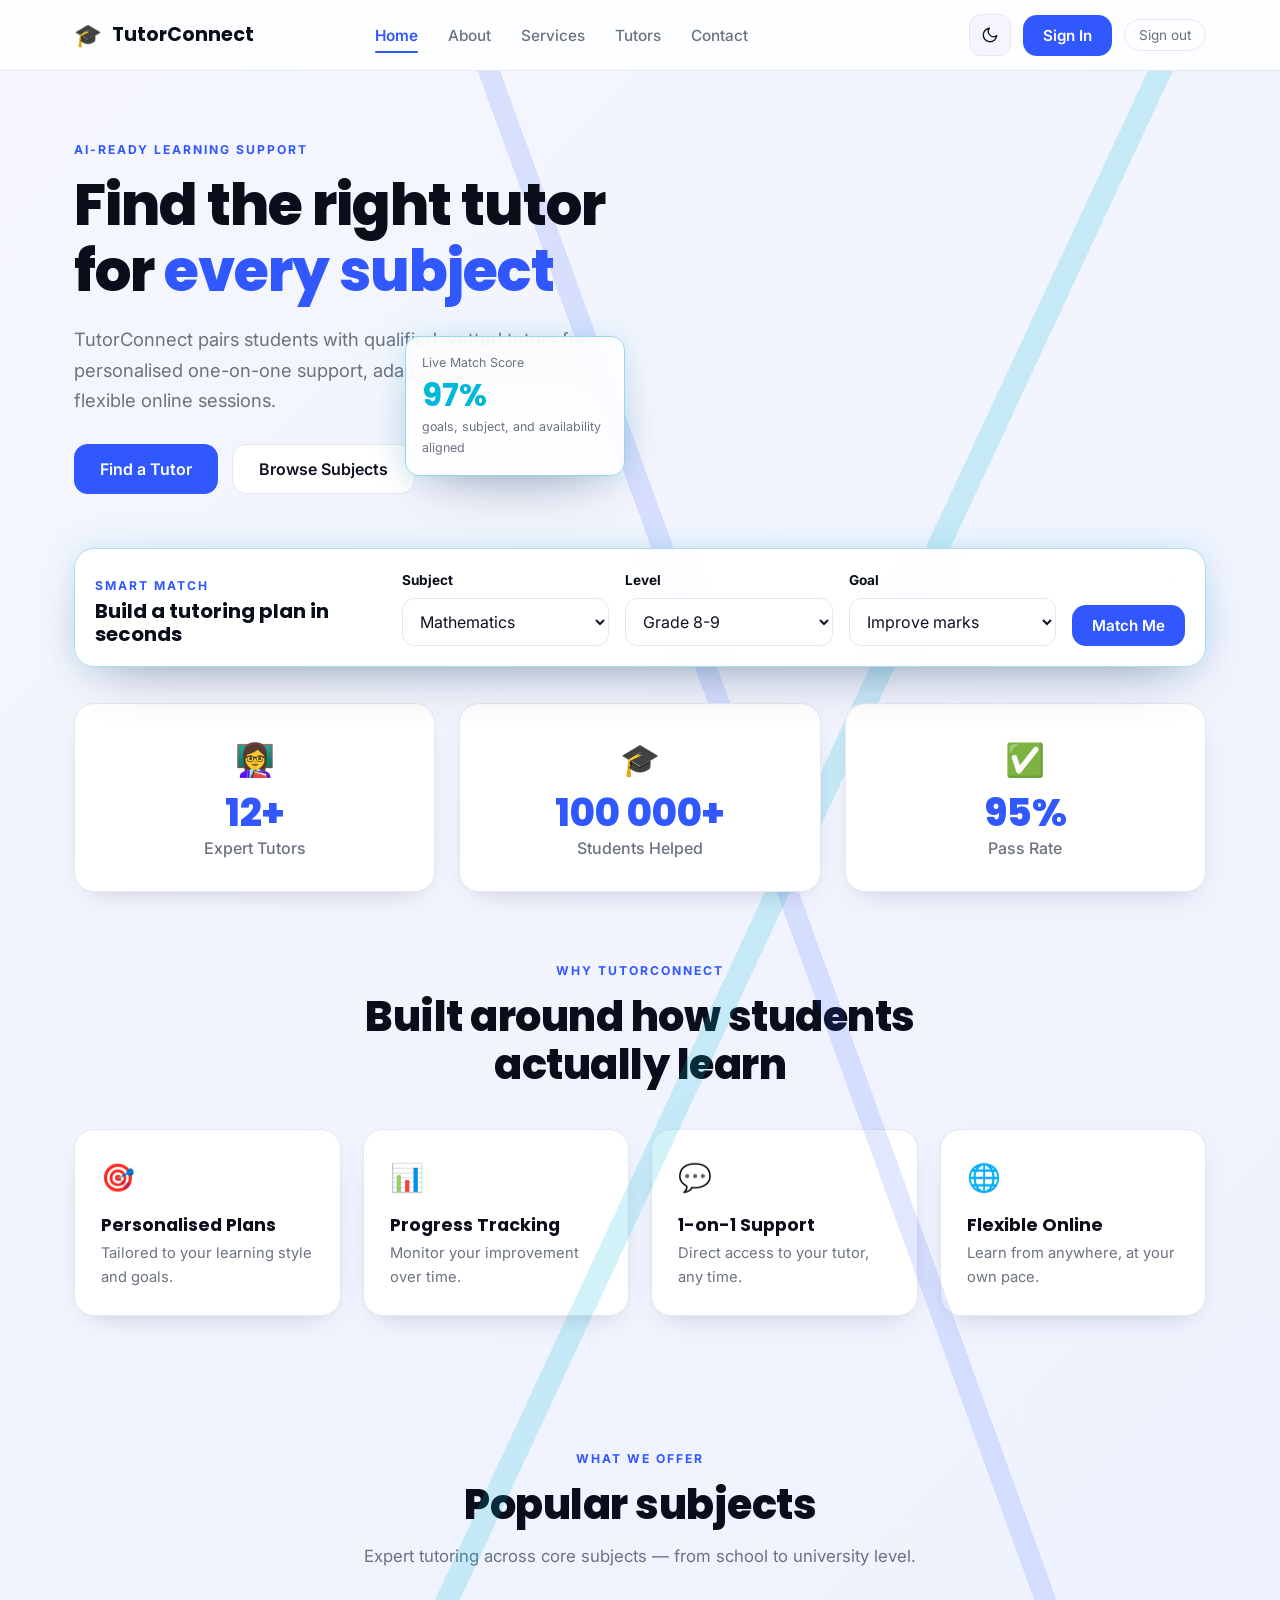
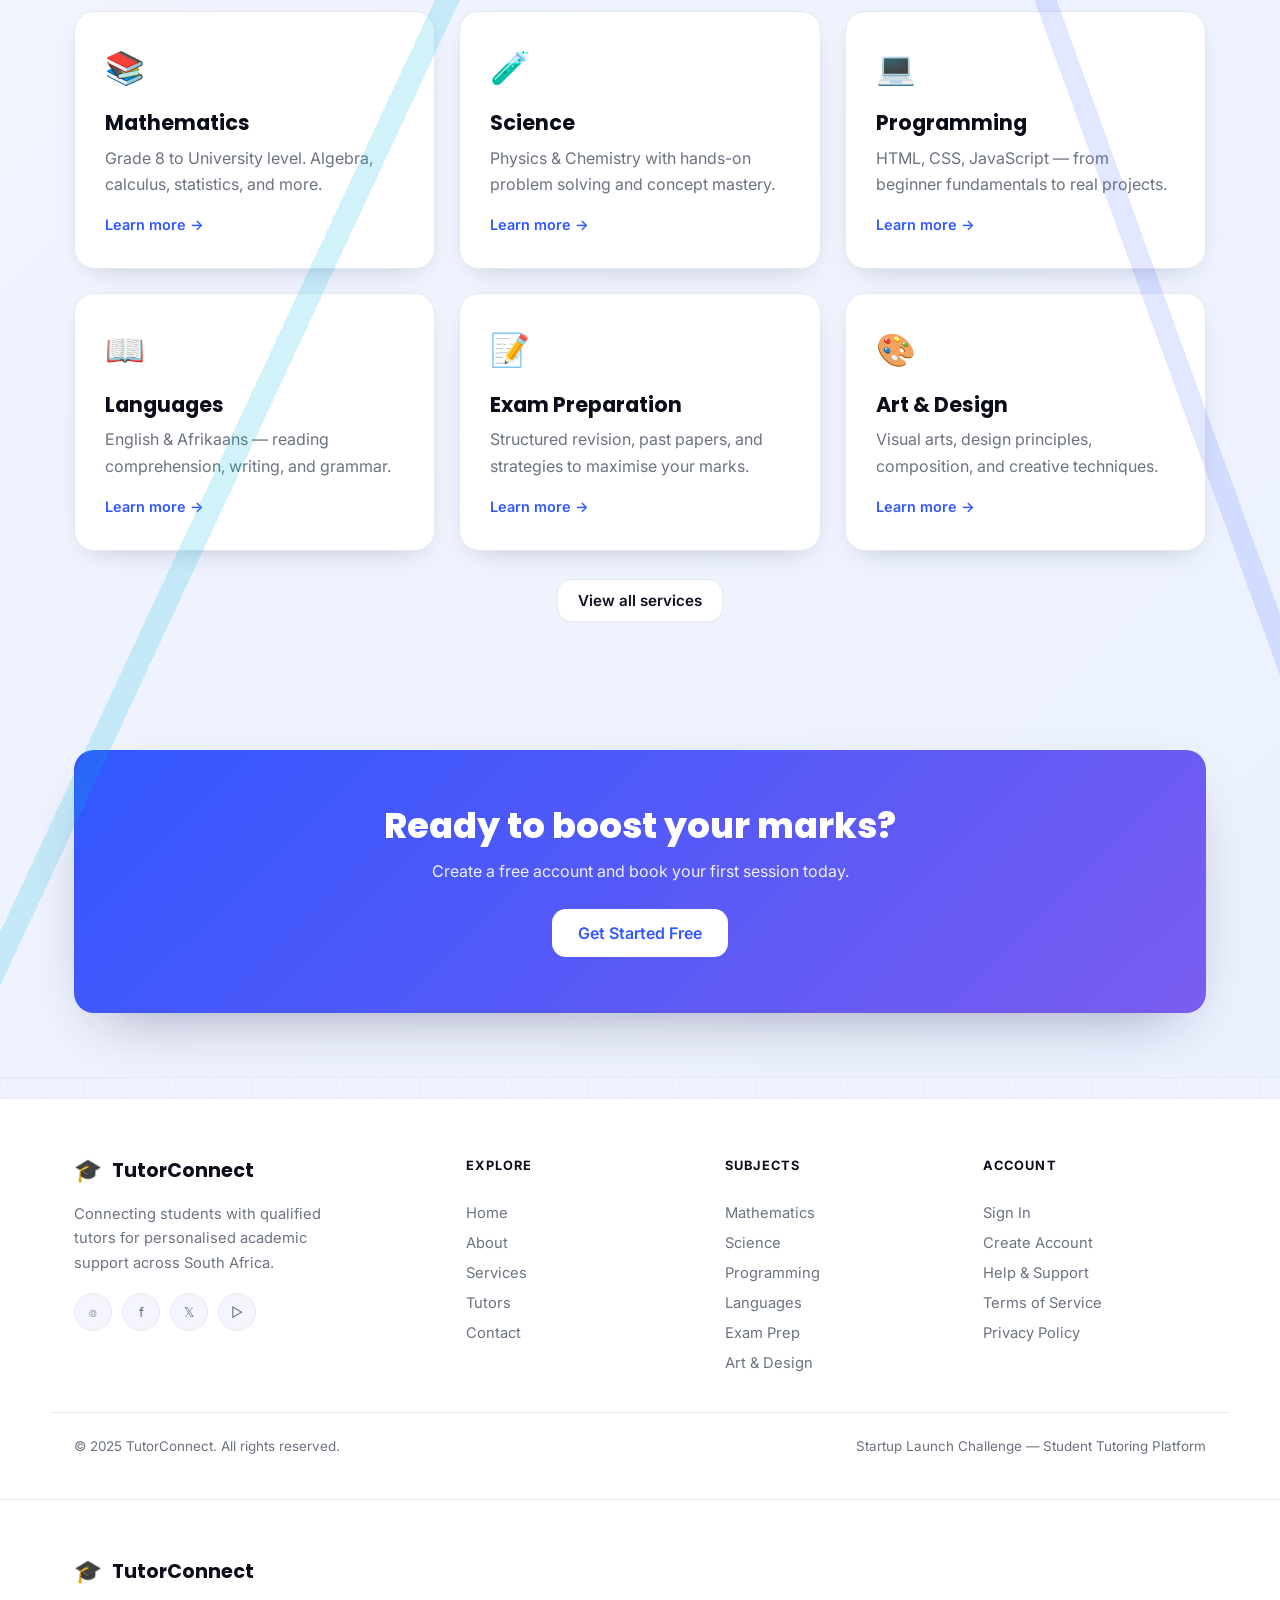
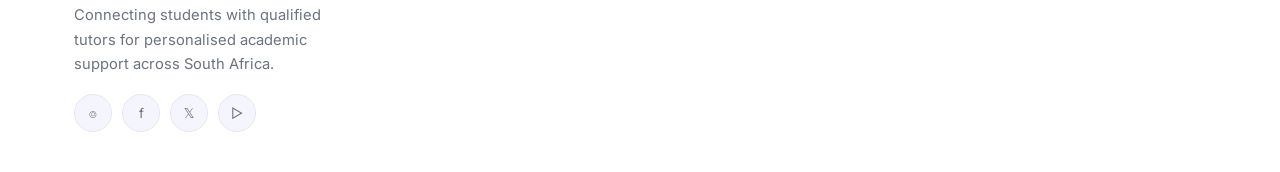
==== commit 928f9980: "Merge branch 'main' into lelakhe" ====
--- a/index.html
+++ b/index.html
@@ -1,37 +1,108 @@
-<!DOCTYPE html>
+<!doctype html>
 <html lang="en" data-theme="light">
-<head>
-  <meta charset="UTF-8" />
-  <meta name="viewport" content="width=device-width, initial-scale=1.0" />
-  <meta name="description" content="TutorConnect pairs students with qualified, vetted tutors for personalised one-on-one academic support — online and on your schedule." />
-  <title>TutorConnect — Find the Right Tutor for Every Subject</title>
-  <link rel="preconnect" href="https://fonts.googleapis.com" />
-  <link rel="preconnect" href="https://fonts.gstatic.com" crossorigin />
-  <link href="https://fonts.googleapis.com/css2?family=Poppins:wght@500;600;700;800&family=Inter:wght@400;500;600;700&display=swap" rel="stylesheet" />
-  <link rel="stylesheet" href="css/style.css" />
-</head>
-<body>
-
-  <!-- ===================== NAVIGATION ===================== -->
-  <header class="nav" id="topnav">
-    <div class="nav__inner">
-      <a href="#home" class="brand" data-page="home" aria-label="TutorConnect home">
-        <span class="brand__cap" aria-hidden="true">🎓</span>
-        <span class="brand__name">TutorConnect</span>
-      </a>
-
-      <nav class="nav__links" aria-label="Primary navigation">
+  <head>
+    <meta charset="UTF-8" />
+    <meta name="viewport" content="width=device-width, initial-scale=1.0" />
+    <meta
+      name="description"
+      content="TutorConnect pairs students with qualified, vetted tutors for personalised one-on-one academic support — online and on your schedule."
+    />
+    <title>TutorConnect — Find the Right Tutor for Every Subject</title>
+    <link rel="preconnect" href="https://fonts.googleapis.com" />
+    <link rel="preconnect" href="https://fonts.gstatic.com" crossorigin />
+    <link
+      href="https://fonts.googleapis.com/css2?family=Poppins:wght@500;600;700;800&family=Inter:wght@400;500;600;700&display=swap"
+      rel="stylesheet"
+    />
+    <link rel="stylesheet" href="css/style.css" />
+  </head>
+  <body>
+    <!-- ===================== NAVIGATION ===================== -->
+    <header class="nav" id="topnav">
+      <div class="nav__inner">
+        <a
+          href="#home"
+          class="brand"
+          data-page="home"
+          aria-label="TutorConnect home"
+        >
+          <span class="brand__cap" aria-hidden="true">🎓</span>
+          <span class="brand__name">TutorConnect</span>
+        </a>
+
+        <nav class="nav__links" aria-label="Primary navigation">
+          <button class="nav__link" data-page="home">Home</button>
+          <button class="nav__link" data-page="about">About</button>
+          <button class="nav__link" data-page="services">Services</button>
+          <button class="nav__link" data-page="tutors">Tutors</button>
+          <button class="nav__link" data-page="contact">Contact</button>
+        </nav>
+
+        <div class="nav__actions">
+          <button
+            class="theme-toggle"
+            id="themeToggle"
+            aria-label="Toggle dark mode"
+            title="Toggle theme"
+          >
+            <svg
+              class="icon-moon"
+              viewBox="0 0 24 24"
+              width="18"
+              height="18"
+              fill="none"
+              stroke="currentColor"
+              stroke-width="1.8"
+              stroke-linecap="round"
+              stroke-linejoin="round"
+            >
+              <path d="M21 12.8A9 9 0 1 1 11.2 3a7 7 0 0 0 9.8 9.8z" />
+            </svg>
+            <svg
+              class="icon-sun"
+              viewBox="0 0 24 24"
+              width="18"
+              height="18"
+              fill="none"
+              stroke="currentColor"
+              stroke-width="1.8"
+              stroke-linecap="round"
+            >
+              <circle cx="12" cy="12" r="4" />
+              <path
+                d="M12 2v2M12 20v2M4.9 4.9l1.4 1.4M17.7 17.7l1.4 1.4M2 12h2M20 12h2M4.9 19.1l1.4-1.4M17.7 6.3l1.4-1.4"
+              />
+            </svg>
+          </button>
+          <button
+            class="btn btn--primary nav__signin"
+            data-page="signin"
+            data-authmode="signin"
+            type="button"
+          >
+            Sign In
+          </button>
+          <div class="nav__account" id="navAccount" hidden>
+            <button class="nav__signout" id="navSignout">Sign out</button>
+          </div>
+          <button
+            class="nav__burger"
+            id="navBurger"
+            aria-label="Open menu"
+            aria-expanded="false"
+          >
+            <span></span><span></span><span></span>
+          </button>
+        </div>
+      </div>
+      <nav class="nav__mobile" id="navMobile" aria-label="Mobile navigation">
         <button class="nav__link" data-page="home">Home</button>
         <button class="nav__link" data-page="about">About</button>
         <button class="nav__link" data-page="services">Services</button>
         <button class="nav__link" data-page="tutors">Tutors</button>
         <button class="nav__link" data-page="contact">Contact</button>
-      </nav>
-
-      <div class="nav__actions">
-        <button class="theme-toggle" id="themeToggle" aria-label="Toggle dark mode" title="Toggle theme">
-          <svg class="icon-moon" viewBox="0 0 24 24" width="18" height="18" fill="none" stroke="currentColor" stroke-width="1.8" stroke-linecap="round" stroke-linejoin="round"><path d="M21 12.8A9 9 0 1 1 11.2 3a7 7 0 0 0 9.8 9.8z"/></svg>
-          <svg class="icon-sun" viewBox="0 0 24 24" width="18" height="18" fill="none" stroke="currentColor" stroke-width="1.8" stroke-linecap="round"><circle cx="12" cy="12" r="4"/><path d="M12 2v2M12 20v2M4.9 4.9l1.4 1.4M17.7 17.7l1.4 1.4M2 12h2M20 12h2M4.9 19.1l1.4-1.4M17.7 6.3l1.4-1.4"/></svg>
+        <button class="nav__link" data-page="signin" data-authmode="signin">
+          Sign In
         </button>
       <button class="btn btn--primary nav__signin" data-page="signin">Sign In</button>
 <div class="nav__account" id="navAccount" hidden>
@@ -65,393 +136,791 @@
               <button class="btn btn--primary btn--lg" data-page="tutors">Find a Tutor</button>
               <button class="btn btn--ghost btn--lg" data-page="services">Browse Subjects</button>
             </div>
-            <ul class="hero__points">
-              <li>Vetted, experienced tutors</li>
-              <li>Flexible online sessions</li>
-              <li>Personalised learning plans</li>
-            </ul>
-          </div>
-
-          <div class="hero__art">
-            <img src="https://images.unsplash.com/photo-1522202176988-66273c2fd55f?w=900&q=80"
-                 alt="Two students studying together at a laptop" loading="lazy"
-                 onerror="this.style.display='none'" />
-            <div class="orbit-card">
-              <span>Live Match Score</span>
-              <strong id="heroMatchScore">97%</strong>
-              <small>goals, subject, and availability aligned</small>
-            </div>
-          </div>
-        </div>
-      </div>
-       <br>
-      <div class="container quick-match-wrap">
-        <form class="quick-match" id="quickMatchForm">
-          <div class="quick-match__head">
-            <span class="eyebrow">Smart match</span>
-            <h2>Build a tutoring plan in seconds</h2>
-          </div>
-          <label>
-            <span>Subject</span>
-            <select id="matchSubject" aria-label="Choose a subject">
-              <option>Programming</option>
-              <option>Mathematics</option>
-              <option>Science</option>
-              <option>Arts & Design</option>
-              <option>English</option>
-              <option>Afrikaans</option>
-              <option>Exam Preparation</option>
-            </select>
-          </label>
-          <label>
-            <span>Level</span>
-            <select id="matchLevel" aria-label="Choose a level">
-              <option>Grade 8-9</option>
-              <option>Grade 10-12</option>
-              <option>University</option>
-              <option>Beginner</option>
-            </select>
-          </label>
-          <label>
-            <span>Goal</span>
-            <select id="matchGoal" aria-label="Choose a goal">
-              <option>Improve marks</option>
-              <option>Exam preparation</option>
-              <option>Catch up fast</option>
-              <option>Build confidence</option>
-            </select>
-          </label>
-          <button type="submit" class="btn btn--primary">Match Me</button>
-        </form>
-        <div class="match-result" id="matchResult" hidden></div>
-      </div>
-      <br>
-      <!-- stats -->
-       <br>
-       <br>
-      <div class="container">
-        <div class="stats" id="statRow">
-          <div class="stat-card"><span class="stat-card__icon" aria-hidden="true">👩‍🏫</span><span class="stat-card__num" data-count="12" data-suffix="+">12+</span><span class="stat-card__label">Expert Tutors</span></div>
-          <div class="stat-card"><span class="stat-card__icon" aria-hidden="true">🎓</span><span class="stat-card__num" data-count="100000" data-format="space" data-suffix="+">100 000+</span><span class="stat-card__label">Students Helped</span></div>
-          <div class="stat-card"><span class="stat-card__icon" aria-hidden="true">✅</span><span class="stat-card__num" data-count="95" data-suffix="%">95%</span><span class="stat-card__label">Pass Rate</span></div>
-        </div>
-      </div>
-
-      <!-- why -->
-      <div class="container section">
-        <div class="section__head center">
-          <span class="eyebrow">Why TutorConnect</span>
-          <h2 class="section__title">Built around how students actually learn</h2>
-        </div>
-        <div class="features" id="featureGrid"><!-- rendered by JS --></div>
-      </div>
-
-      <!-- subjects preview -->
-      <div class="container section">
-        <div class="section__head center">
-          <span class="eyebrow">What we offer</span>
-          <h2 class="section__title">Popular subjects</h2>
-          <p class="section__sub">Expert tutoring across core subjects — from school to university level.</p>
-        </div>
-        <div class="services" id="homeServices"><!-- rendered by JS --></div>
-        <div class="center" style="margin-top:28px">
-          <button class="btn btn--ghost" data-page="services">View all services</button>
-        </div>
-      </div>
-
-      <!-- CTA band -->
-      <div class="container section">
-        <div class="cta-band">
-          <h2>Ready to boost your marks?</h2>
-          <p>Create a free account and book your first session today.</p>
-          <button class="btn btn--light btn--lg" data-page="signin">Get Started Free</button>
-        </div>
-      </div>
-    </section>
-
-    <!-- ===================== ABOUT ===================== -->
-    <section class="page" id="page-about">
-      <div class="band-soft">
-        <div class="container about">
-          <div class="about__text">
-            <span class="eyebrow">Who we are</span>
-            <h1 class="section__title section__title--xl">About TutorConnect</h1>
-            <p>TutorConnect helps students find reliable tutors for academic support and exam preparation. We connect learners with qualified tutors in various subjects, ensuring personalised learning experiences and improved academic performance.</p>
-            <p>Our mission is to empower students to achieve their academic goals by providing access to experienced tutors who can guide them through their learning journey. We believe every student has the potential to excel with the right support.</p>
-            <p>We focus on creating a safe, supportive, and engaging learning environment where students can build confidence, strengthen their understanding of key concepts, and develop essential study skills.</p>
-            <p>Through innovative technology and dedicated educators, TutorConnect bridges the gap between students and expert tutors, offering flexible online learning, personalised tutoring plans, and progress tracking tailored to each student's needs.</p>
-          </div>
-          <div class="about__cards" id="aboutFeatures"><!-- rendered by JS --></div>
-        </div>
-      </div>
-
-      <div class="container section">
-        <div class="stats stats--plain" id="aboutStats">
-          <div class="stat-card"><span class="stat-card__icon" aria-hidden="true">👩‍🏫</span><span class="stat-card__num">12+</span><span class="stat-card__label">Expert Tutors</span></div>
-          <div class="stat-card"><span class="stat-card__icon" aria-hidden="true">🎓</span><span class="stat-card__num">100 000+</span><span class="stat-card__label">Students Helped</span></div>
-          <div class="stat-card"><span class="stat-card__icon" aria-hidden="true">✅</span><span class="stat-card__num">95%</span><span class="stat-card__label">Pass Rate</span></div>
-        </div>
-      </div>
-
-      <div class="container section">
-        <div class="cta-band">
-          <h2>Want to learn with us?</h2>
-          <p>Browse our tutors and find the perfect match for your subject and level.</p>
-          <button class="btn btn--light btn--lg" data-page="tutors">Find a Tutor</button>
-        </div>
-      </div>
-    </section>
-
-    <!-- ===================== SERVICES ===================== -->
-    <section class="page" id="page-services">
-      <div class="band-soft">
+
+            <div class="hero__art">
+              <img
+                src="https://images.unsplash.com/photo-1522202176988-66273c2fd55f?w=900&q=80"
+                alt="Two students studying together at a laptop"
+                loading="lazy"
+                onerror="this.style.display = 'none'"
+              />
+              <div class="orbit-card">
+                <span>Live Match Score</span>
+                <strong id="heroMatchScore">97%</strong>
+                <small>goals, subject, and availability aligned</small>
+              </div>
+            </div>
+          </div>
+        </div>
+        <br />
+        <div class="container quick-match-wrap">
+          <form class="quick-match" id="quickMatchForm">
+            <div class="quick-match__head">
+              <span class="eyebrow">Smart match</span>
+              <h2>Build a tutoring plan in seconds</h2>
+            </div>
+            <label>
+              <span>Subject</span>
+              <select id="matchSubject" aria-label="Choose a subject">
+                <option>Programming</option>
+                <option>Mathematics</option>
+                <option>Science</option>
+                <option>Arts & Design</option>
+                <option>English</option>
+                <option>Afrikaans</option>
+                <option>Exam Preparation</option>
+              </select>
+            </label>
+            <label>
+              <span>Level</span>
+              <select id="matchLevel" aria-label="Choose a level">
+                <option>Grade 8-9</option>
+                <option>Grade 10-12</option>
+              </select>
+            </label>
+            <label>
+              <span>Goal</span>
+              <select id="matchGoal" aria-label="Choose a goal">
+                <option>Improve marks</option>
+                <option>Exam preparation</option>
+                <option>Catch up fast</option>
+                <option>Build confidence</option>
+              </select>
+            </label>
+            <button type="submit" class="btn btn--primary">Match Me</button>
+          </form>
+          <div class="match-result" id="matchResult" hidden></div>
+        </div>
+        <br />
+        <!-- stats -->
+        <br />
+        <br />
+        <div class="container">
+          <div class="stats" id="statRow">
+            <div class="stat-card">
+              <span class="stat-card__icon" aria-hidden="true">👩‍🏫</span
+              ><span class="stat-card__num" data-count="12" data-suffix="+"
+                >12+</span
+              ><span class="stat-card__label">Expert Tutors</span>
+            </div>
+            <div class="stat-card">
+              <span class="stat-card__icon" aria-hidden="true">🎓</span
+              ><span
+                class="stat-card__num"
+                data-count="100000"
+                data-format="space"
+                data-suffix="+"
+                >100 000+</span
+              ><span class="stat-card__label">Students Helped</span>
+            </div>
+            <div class="stat-card">
+              <span class="stat-card__icon" aria-hidden="true">✅</span
+              ><span class="stat-card__num" data-count="95" data-suffix="%"
+                >95%</span
+              ><span class="stat-card__label">Pass Rate</span>
+            </div>
+          </div>
+        </div>
+
+        <!-- why -->
+        <div class="container section">
+          <div class="section__head center">
+            <span class="eyebrow">Why TutorConnect</span>
+            <h2 class="section__title">
+              Built around how students actually learn
+            </h2>
+          </div>
+          <div class="features" id="featureGrid"><!-- rendered by JS --></div>
+        </div>
+
+        <!-- subjects preview -->
         <div class="container section">
           <div class="section__head center">
             <span class="eyebrow">What we offer</span>
-            <h1 class="section__title section__title--xl">Our Services</h1>
-            <p class="section__sub">Expert tutoring across core subjects — from school to university level.</p>
-          </div>
-          <div class="services" id="servicesGrid"><!-- rendered by JS --></div>
-        </div>
-      </div>
-      <div class="container section">
-        <div class="cta-band">
-          <h2>Not sure which subject to start with?</h2>
-          <p>Send us a message and we'll help you find the right tutor for your goals.</p>
-          <button class="btn btn--light btn--lg" data-page="contact">Contact Us</button>
-        </div>
-      </div>
-    </section>
-
-    <!-- ===================== SUBJECT (dynamic, one per subject) ===================== -->
-    <section class="page" id="page-subject">
-      <div class="band-soft">
+            <h2 class="section__title">Popular subjects</h2>
+            <p class="section__sub">
+              Expert tutoring across core subjects — from school to university
+              level.
+            </p>
+          </div>
+          <div class="services" id="homeServices"><!-- rendered by JS --></div>
+          <div class="center" style="margin-top: 28px">
+            <button class="btn btn--ghost" data-page="services">
+              View all services
+            </button>
+          </div>
+        </div>
+
+        <!-- CTA band -->
         <div class="container section">
-          <button class="back-link" data-page="services">← All services</button>
-          <div class="subject-hero center">
-            <span class="subject-hero__icon" id="subjectIcon" aria-hidden="true">📚</span>
-            <span class="eyebrow">Subject</span>
-            <h1 class="section__title section__title--xl" id="subjectTitle">Subject</h1>
-            <p class="section__sub" id="subjectTagline"></p>
-          </div>
-        </div>
-      </div>
-
-      <div class="container section">
-        <div class="subject-about card">
-          <h2>What we cover</h2>
-          <p id="subjectAbout"></p>
-          <ul class="topics" id="subjectTopics"></ul>
-        </div>
-      </div>
-
-      <div class="container section">
-        <h2 class="section__title center">Tutors for <span id="subjectTitle2"></span></h2>
-        <p class="tutor-count" id="subjectTutorCount" aria-live="polite"></p>
-        <div class="tutors" id="subjectTutors"></div>
-        <div class="center" style="margin-top:28px">
-          <button class="btn btn--ghost" data-page="tutors">Browse all tutors</button>
-        </div>
-      </div>
-
-      <div class="container section">
-        <div class="cta-band">
-          <h2>Ready to start with <span id="subjectTitle3"></span>?</h2>
-          <p>Book a session or message us and we'll match you with the right tutor.</p>
-          <button class="btn btn--light btn--lg" data-page="contact">Get in Touch</button>
-        </div>
-      </div>
-    </section>
-
-    <!-- ===================== TUTORS ===================== -->
-    <section class="page" id="page-tutors">
-      <div class="container section">
-        <div class="section__head center">
-          <span class="eyebrow">Our team</span>
-          <h1 class="section__title section__title--xl">Find a Tutor</h1>
-          <p class="section__sub">Browse our qualified tutors by name or subject and get started today.</p>
-        </div>
-
-        <!-- search -->
-        <div class="tutor-search">
-          <svg viewBox="0 0 24 24" width="18" height="18" fill="none" stroke="currentColor" stroke-width="1.8"><circle cx="11" cy="11" r="7"/><path d="M21 21l-4-4"/></svg>
-          <input type="search" id="tutorSearch" placeholder="Search by name or subject…" aria-label="Search tutors by name or subject" />
-        </div>
-
-        <!-- subject filter pills -->
-        <div class="pills" id="subjectPills"><!-- rendered by JS --></div>
-
-        <div class="tutor-tools" aria-label="Tutor browsing tools">
-          <label class="select-field">
-            <span>Sort</span>
-            <select id="tutorSort">
-              <option value="recommended">Recommended</option>
-              <option value="rating">Highest rating</option>
-              <option value="reviews">Most reviewed</option>
-              <option value="rate">Lowest rate</option>
-            </select>
-          </label>
-          <label class="toggle-field">
-            <input type="checkbox" id="availableOnly" />
-            <span>Available this week</span>
-          </label>
-        </div>
-
-        <p class="tutor-count" id="tutorCount" aria-live="polite"></p>
-        <div class="tutors" id="tutorGrid"><!-- rendered by JS --></div>
-        <p class="empty-msg" id="tutorEmpty" hidden>No tutors match your search. Try a different name or subject.</p>
-      </div>
-    </section>
-
-    <!-- ===================== CONTACT ===================== -->
-    <section class="page" id="page-contact">
-      <div class="band-soft">
-        <div class="container section contact">
-          <div class="contact__intro">
-            <span class="eyebrow">Get in touch</span>
-            <h1 class="section__title section__title--xl">Contact Us</h1>
-            <p>Have a question or want to find the right tutor for your needs? Send us a message and we'll get back to you within 24 hours.</p>
-            <ul class="contact__list">
-              <li><span class="contact__ico" aria-hidden="true">✉️</span><span><strong>Email</strong>hello@tutorconnect.co.za</span></li>
-              <li><span class="contact__ico" aria-hidden="true">📞</span><span><strong>Phone</strong>+27 21 000 0000</span></li>
-              <li><span class="contact__ico" aria-hidden="true">🕘</span><span><strong>Hours</strong>Mon–Fri, 8am–6pm SAST</span></li>
-            </ul>
-          </div>
-
-          <form class="contact__form card" id="contactForm" novalidate>
-            <div class="field">
-              <label for="cName">Your Name</label>
-              <input id="cName" name="name" type="text" placeholder="Thabo Mokoena" required />
-              <span class="field__error" data-for="cName"></span>
-            </div>
-            <div class="field">
-              <label for="cEmail">Email Address</label>
-              <input id="cEmail" name="email" type="email" placeholder="you@email.com" required />
-              <span class="field__error" data-for="cEmail"></span>
-            </div>
-            <div class="field">
-              <label for="cMsg">Message</label>
-              <textarea id="cMsg" name="message" rows="5" placeholder="Tell us what you need help with…" required></textarea>
-              <span class="field__error" data-for="cMsg"></span>
-            </div>
-            <button type="submit" class="btn btn--primary btn--block btn--lg">Send Message</button>
-            <p class="form__success" id="contactSuccess" hidden>✓ Thanks! Your message has been sent — we'll reply within 24 hours.</p>
-          </form>
-        </div>
-      </div>
-    </section>
-
-    <!-- ===================== TERMS ===================== -->
-    <section class="page" id="page-terms-extra">
-      <div class="container section legal">
-        <button class="back-link" data-page="home">← Back to home</button>
-        <span class="eyebrow">Legal</span>
-        <h1 class="section__title section__title--xl">Terms of Service</h1>
-        <p class="legal__updated">Last updated: 1 January 2025</p>
-        <h2>1. Using TutorConnect</h2>
-        <p>TutorConnect connects students with independent tutors for academic support. By creating an account you confirm that the information you provide is accurate and that you are old enough, or have guardian permission, to use the service.</p>
-        <h2>2. Booking sessions</h2>
-        <p>When you book a session you agree to attend at the scheduled time. Tutors set their own availability and rates, which are shown before you confirm. Cancellations made at least 24 hours in advance are eligible for rescheduling.</p>
-        <h2>3. Conduct</h2>
-        <p>We expect respectful, honest communication between students and tutors. Harassment, abuse, or attempts to arrange payment outside the platform may result in account suspension.</p>
-        <h2>4. Payments &amp; refunds</h2>
-        <p>Session fees are processed securely. If a tutor fails to attend a confirmed session, you are entitled to a full refund or a free rebooking.</p>
-        <h2>5. Changes</h2>
-        <p>We may update these terms from time to time. Significant changes will be communicated by email or an in-app notice. This is a student project demonstration and not a binding legal agreement.</p>
-      </div>
-    </section>
-
-    <!-- ===================== PRIVACY ===================== -->
-    <section class="page" id="page-privacy-extra">
-      <div class="container section legal">
-        <button class="back-link" data-page="home">← Back to home</button>
-        <span class="eyebrow">Legal</span>
-        <h1 class="section__title section__title--xl">Privacy Policy</h1>
-        <p class="legal__updated">Last updated: 1 January 2025</p>
-        <h2>What we collect</h2>
-        <p>We collect the details you give us — your name, email address, and the subjects you're interested in — so we can match you with suitable tutors and contact you about your sessions.</p>
-        <h2>How we use it</h2>
-        <p>Your information is used to operate the platform: creating your account, processing bookings, and improving the service. We never sell your personal data to third parties.</p>
-        <h2>Cookies</h2>
-        <p>We use a small amount of local storage to remember your theme preference (light or dark) and keep you signed in during your visit. You can clear this at any time in your browser settings.</p>
-        <h2>Your choices</h2>
-        <p>You can request a copy of your data or ask us to delete your account by emailing hello@tutorconnect.co.za. This is a student project demonstration; no real personal data is stored on a server.</p>
-      </div>
-    </section>
-
-    <!-- ===================== SIGN IN ===================== -->
-    <section class="page" id="page-signin">
-      <div class="container section auth-wrap">
-        <div class="auth-card card">
-          <div class="auth-card__head">
-            <span class="brand__cap" aria-hidden="true">🎓</span>
-            <h1 id="authTitle">Welcome back</h1>
-            <p id="authSub">Sign in to your TutorConnect account.</p>
-          </div>
-
-          <div class="auth-tabs" id="authTabs">
-            <button class="auth-tab auth-tab--active" data-auth="signin">Sign In</button>
-            <button class="auth-tab" data-auth="create">Create Account</button>
-          </div>
-
-          <form id="authForm" novalidate>
-            <div class="field">
-              <label for="authUser">Username</label>
-              <input id="authUser" type="text" placeholder="Enter any username" autocomplete="username" />
-            </div>
-            <div class="field">
-              <label for="authPass">Password</label>
-              <div class="field__pass">
-                <input id="authPass" type="password" placeholder="Enter any password" autocomplete="current-password" />
-                <button type="button" class="field__eye" id="togglePass" aria-label="Show password">
-                  <svg viewBox="0 0 24 24" width="17" height="17" fill="none" stroke="currentColor" stroke-width="1.7"><path d="M2 12s3.5-7 10-7 10 7 10 7-3.5 7-10 7-10-7-10-7z"/><circle cx="12" cy="12" r="3"/></svg>
-                </button>
+          <div class="cta-band">
+            <h2>Ready to boost your marks?</h2>
+            <p>Create a free account and book your first session today.</p>
+            <button
+              class="btn btn--light btn--lg"
+              data-page="signin"
+              data-authmode="create"
+              type="button"
+            >
+              Get Started Free
+            </button>
+          </div>
+        </div>
+      </section>
+
+      <!-- ===================== ABOUT ===================== -->
+      <section class="page" id="page-about">
+        <div class="band-soft">
+          <div class="container about">
+            <div class="about__text">
+              <span class="eyebrow">Who we are</span>
+              <h1 class="section__title section__title--xl">
+                About TutorConnect
+              </h1>
+              <p>
+                TutorConnect helps students find reliable tutors for academic
+                support and exam preparation. We connect learners with qualified
+                tutors in various subjects, ensuring personalised learning
+                experiences and improved academic performance.
+              </p>
+              <p>
+                Our mission is to empower students to achieve their academic
+                goals by providing access to experienced tutors who can guide
+                them through their learning journey. We believe every student
+                has the potential to excel with the right support.
+              </p>
+              <p>
+                We focus on creating a safe, supportive, and engaging learning
+                environment where students can build confidence, strengthen
+                their understanding of key concepts, and develop essential study
+                skills.
+              </p>
+              <p>
+                Through innovative technology and dedicated educators,
+                TutorConnect bridges the gap between students and expert tutors,
+                offering flexible online learning, personalised tutoring plans,
+                and progress tracking tailored to each student's needs.
+              </p>
+            </div>
+            <div class="about__cards" id="aboutFeatures">
+              <!-- rendered by JS -->
+            </div>
+          </div>
+        </div>
+
+        <div class="container section">
+          <div class="stats stats--plain" id="aboutStats">
+            <div class="stat-card">
+              <span class="stat-card__icon" aria-hidden="true">👩‍🏫</span
+              ><span class="stat-card__num">12+</span
+              ><span class="stat-card__label">Expert Tutors</span>
+            </div>
+            <div class="stat-card">
+              <span class="stat-card__icon" aria-hidden="true">🎓</span
+              ><span class="stat-card__num">100 000+</span
+              ><span class="stat-card__label">Students Helped</span>
+            </div>
+            <div class="stat-card">
+              <span class="stat-card__icon" aria-hidden="true">✅</span
+              ><span class="stat-card__num">95%</span
+              ><span class="stat-card__label">Pass Rate</span>
+            </div>
+          </div>
+        </div>
+
+        <div class="container section">
+          <div class="cta-band">
+            <h2>Want to learn with us?</h2>
+            <p>
+              Browse our tutors and find the perfect match for your subject and
+              level.
+            </p>
+            <button class="btn btn--light btn--lg" data-page="tutors">
+              Find a Tutor
+            </button>
+          </div>
+        </div>
+      </section>
+
+      <!-- ===================== SERVICES ===================== -->
+      <section class="page" id="page-services">
+        <div class="band-soft">
+          <div class="container section">
+            <div class="section__head center">
+              <span class="eyebrow">What we offer</span>
+              <h1 class="section__title section__title--xl">Our Services</h1>
+              <p class="section__sub">
+                Expert tutoring across core subjects — from school to university
+                level.
+              </p>
+            </div>
+            <div class="services" id="servicesGrid">
+              <!-- rendered by JS -->
+            </div>
+          </div>
+        </div>
+        <div class="container section">
+          <div class="cta-band">
+            <h2>Not sure which subject to start with?</h2>
+            <p>
+              Send us a message and we'll help you find the right tutor for your
+              goals.
+            </p>
+            <button class="btn btn--light btn--lg" data-page="contact">
+              Contact Us
+            </button>
+          </div>
+        </div>
+      </section>
+
+      <!-- ===================== SUBJECT (dynamic, one per subject) ===================== -->
+      <section class="page" id="page-subject">
+        <div class="band-soft">
+          <div class="container section">
+            <button class="back-link" data-page="services">
+              ← All services
+            </button>
+            <div class="subject-hero center">
+              <span
+                class="subject-hero__icon"
+                id="subjectIcon"
+                aria-hidden="true"
+                >📚</span
+              >
+              <span class="eyebrow">Subject</span>
+              <h1 class="section__title section__title--xl" id="subjectTitle">
+                Subject
+              </h1>
+              <p class="section__sub" id="subjectTagline"></p>
+            </div>
+          </div>
+        </div>
+
+        <div class="container section">
+          <div class="subject-about card">
+            <h2>What we cover</h2>
+            <p id="subjectAbout"></p>
+            <ul class="topics" id="subjectTopics"></ul>
+          </div>
+        </div>
+
+        <div class="container section">
+          <h2 class="section__title center">
+            Tutors for <span id="subjectTitle2"></span>
+          </h2>
+          <p class="tutor-count" id="subjectTutorCount" aria-live="polite"></p>
+          <div class="tutors" id="subjectTutors"></div>
+          <div class="center" style="margin-top: 28px">
+            <button class="btn btn--ghost" data-page="tutors">
+              Browse all tutors
+            </button>
+          </div>
+        </div>
+
+        <div class="container section">
+          <div class="cta-band">
+            <h2>Ready to start with <span id="subjectTitle3"></span>?</h2>
+            <p>
+              Book a session or message us and we'll match you with the right
+              tutor.
+            </p>
+            <button class="btn btn--light btn--lg" data-page="contact">
+              Get in Touch
+            </button>
+          </div>
+        </div>
+      </section>
+
+      <!-- ===================== TUTORS ===================== -->
+      <section class="page" id="page-tutors">
+        <div class="container section">
+          <div class="section__head center">
+            <span class="eyebrow">Our team</span>
+            <h1 class="section__title section__title--xl">Find a Tutor</h1>
+            <p class="section__sub">
+              Browse our qualified tutors by name or subject and get started
+              today.
+            </p>
+          </div>
+
+          <!-- search -->
+          <div class="tutor-search">
+            <svg
+              viewBox="0 0 24 24"
+              width="18"
+              height="18"
+              fill="none"
+              stroke="currentColor"
+              stroke-width="1.8"
+            >
+              <circle cx="11" cy="11" r="7" />
+              <path d="M21 21l-4-4" />
+            </svg>
+            <input
+              type="search"
+              id="tutorSearch"
+              placeholder="Search by name or subject…"
+              aria-label="Search tutors by name or subject"
+            />
+          </div>
+
+          <!-- subject filter pills -->
+          <div class="pills" id="subjectPills"><!-- rendered by JS --></div>
+
+          <div class="tutor-tools" aria-label="Tutor browsing tools">
+            <label class="select-field">
+              <span>Sort</span>
+              <select id="tutorSort">
+                <option value="recommended">Recommended</option>
+                <option value="rating">Highest rating</option>
+                <option value="reviews">Most reviewed</option>
+                <option value="rate">Lowest rate</option>
+              </select>
+            </label>
+            <label class="toggle-field">
+              <input type="checkbox" id="availableOnly" />
+              <span>Available this week</span>
+            </label>
+          </div>
+
+          <p class="tutor-count" id="tutorCount" aria-live="polite"></p>
+          <div class="tutors" id="tutorGrid"><!-- rendered by JS --></div>
+          <p class="empty-msg" id="tutorEmpty" hidden>
+            No tutors match your search. Try a different name or subject.
+          </p>
+        </div>
+      </section>
+
+      <!-- ===================== CONTACT ===================== -->
+      <section class="page" id="page-contact">
+        <div class="band-soft">
+          <div class="container section contact">
+            <div class="contact__intro">
+              <span class="eyebrow">Get in touch</span>
+              <h1 class="section__title section__title--xl">Contact Us</h1>
+              <p>
+                Have a question or want to find the right tutor for your needs?
+                Send us a message and we'll get back to you within 24 hours.
+              </p>
+              <ul class="contact__list">
+                <li>
+                  <span class="contact__ico" aria-hidden="true">✉️</span
+                  ><span><strong>Email</strong>hello@tutorconnect.co.za</span>
+                </li>
+                <li>
+                  <span class="contact__ico" aria-hidden="true">📞</span
+                  ><span><strong>Phone</strong>+27 21 000 0000</span>
+                </li>
+                <li>
+                  <span class="contact__ico" aria-hidden="true">🕘</span
+                  ><span><strong>Hours</strong>Mon–Fri, 8am–6pm SAST</span>
+                </li>
+              </ul>
+            </div>
+
+            <form class="contact__form card" id="contactForm" novalidate>
+              <div class="field">
+                <label for="cName">Your Name</label>
+                <input
+                  id="cName"
+                  name="name"
+                  type="text"
+                  placeholder="Thabo Mokoena"
+                  required
+                />
+                <span class="field__error" data-for="cName"></span>
               </div>
-            </div>
-            <button type="submit" class="btn btn--primary btn--block btn--lg" id="authSubmit">Sign In</button>
-            <p class="auth-msg" id="authMsg" hidden></p>
-          </form>
-
-          <p class="auth-note">Demo mode — any username and password will sign you in.</p>
-        </div>
-      </div>
-    </section>
-
-    <!-- ===================== TERMS ===================== -->
-    <section class="page" id="page-terms">
-      <div class="container section legal">
-        <span class="eyebrow">Legal</span>
-        <h1 class="section__title section__title--xl">Terms of Service</h1>
-        <p class="legal__date">Last updated: 1 January 2025</p>
-        <h2>1. Using TutorConnect</h2>
-        <p>By creating an account or booking a session you agree to use TutorConnect for lawful, educational purposes. You are responsible for keeping your login details secure and for the activity on your account.</p>
-        <h2>2. Bookings &amp; sessions</h2>
-        <p>Sessions are arranged between students and independent tutors. Tutors set their own availability. We ask that cancellations are made at least 24 hours before a scheduled session so the slot can be offered to another student.</p>
-        <h2>3. Conduct</h2>
-        <p>We are committed to a safe, supportive learning environment. Harassment, abusive language, or sharing of inappropriate content may result in suspension of your account.</p>
-        <h2>4. Payments</h2>
-        <p>Where payments apply, fees are shown clearly before you confirm a booking. This demo project does not process real payments.</p>
-        <h2>5. Changes</h2>
-        <p>We may update these terms from time to time. Continued use of the platform after changes means you accept the updated terms.</p>
-        <button class="btn btn--ghost" data-page="home" style="margin-top:20px">← Back to home</button>
-      </div>
-    </section>
-
-    <!-- ===================== PRIVACY ===================== -->
-    <section class="page" id="page-privacy">
-      <div class="container section legal">
-        <span class="eyebrow">Legal</span>
-        <h1 class="section__title section__title--xl">Privacy Policy</h1>
-        <p class="legal__date">Last updated: 1 January 2025</p>
-        <h2>What we collect</h2>
-        <p>To match you with tutors we may collect your name, email address, the subjects you're interested in, and your messages to us. We only collect what we need to provide the service.</p>
-        <h2>How we use it</h2>
-        <p>Your information is used to create your account, arrange sessions, respond to enquiries, and improve TutorConnect. We do not sell your personal information to third parties.</p>
-        <h2>Your choices</h2>
-        <p>You can request a copy of your data or ask us to delete your account at any time by contacting <strong>hello@tutorconnect.co.za</strong>.</p>
-        <h2>Cookies</h2>
-        <p>We use local browser storage to remember small preferences such as your light or dark theme. No tracking cookies are used in this project.</p>
-        <button class="btn btn--ghost" data-page="home" style="margin-top:20px">← Back to home</button>
+              <div class="field">
+                <label for="cEmail">Email Address</label>
+                <input
+                  id="cEmail"
+                  name="email"
+                  type="email"
+                  placeholder="you@email.com"
+                  required
+                />
+                <span class="field__error" data-for="cEmail"></span>
+              </div>
+              <div class="field">
+                <label for="cMsg">Message</label>
+                <textarea
+                  id="cMsg"
+                  name="message"
+                  rows="5"
+                  placeholder="Tell us what you need help with…"
+                  required
+                ></textarea>
+                <span class="field__error" data-for="cMsg"></span>
+              </div>
+              <button type="submit" class="btn btn--primary btn--block btn--lg">
+                Send Message
+              </button>
+              <p class="form__success" id="contactSuccess" hidden>
+                ✓ Thanks! Your message has been sent — we'll reply within 24
+                hours.
+              </p>
+            </form>
+          </div>
+        </div>
+      </section>
+
+      <!-- ===================== TERMS ===================== -->
+      <section class="page" id="page-terms-extra">
+        <div class="container section legal">
+          <button class="back-link" data-page="home">← Back to home</button>
+          <span class="eyebrow">Legal</span>
+          <h1 class="section__title section__title--xl">Terms of Service</h1>
+          <p class="legal__updated">Last updated: 1 January 2025</p>
+          <h2>1. Using TutorConnect</h2>
+          <p>
+            TutorConnect connects students with independent tutors for academic
+            support. By creating an account you confirm that the information you
+            provide is accurate and that you are old enough, or have guardian
+            permission, to use the service.
+          </p>
+          <h2>2. Booking sessions</h2>
+          <p>
+            When you book a session you agree to attend at the scheduled time.
+            Tutors set their own availability and rates, which are shown before
+            you confirm. Cancellations made at least 24 hours in advance are
+            eligible for rescheduling.
+          </p>
+          <h2>3. Conduct</h2>
+          <p>
+            We expect respectful, honest communication between students and
+            tutors. Harassment, abuse, or attempts to arrange payment outside
+            the platform may result in account suspension.
+          </p>
+          <h2>4. Payments &amp; refunds</h2>
+          <p>
+            Session fees are processed securely. If a tutor fails to attend a
+            confirmed session, you are entitled to a full refund or a free
+            rebooking.
+          </p>
+          <h2>5. Changes</h2>
+          <p>
+            We may update these terms from time to time. Significant changes
+            will be communicated by email or an in-app notice. This is a student
+            project demonstration and not a binding legal agreement.
+          </p>
+        </div>
+      </section>
+
+      <!-- ===================== PRIVACY ===================== -->
+      <section class="page" id="page-privacy-extra">
+        <div class="container section legal">
+          <button class="back-link" data-page="home">← Back to home</button>
+          <span class="eyebrow">Legal</span>
+          <h1 class="section__title section__title--xl">Privacy Policy</h1>
+          <p class="legal__updated">Last updated: 1 January 2025</p>
+          <h2>What we collect</h2>
+          <p>
+            We collect the details you give us — your name, email address, and
+            the subjects you're interested in — so we can match you with
+            suitable tutors and contact you about your sessions.
+          </p>
+          <h2>How we use it</h2>
+          <p>
+            Your information is used to operate the platform: creating your
+            account, processing bookings, and improving the service. We never
+            sell your personal data to third parties.
+          </p>
+          <h2>Cookies</h2>
+          <p>
+            We use a small amount of local storage to remember your theme
+            preference (light or dark) and keep you signed in during your visit.
+            You can clear this at any time in your browser settings.
+          </p>
+          <h2>Your choices</h2>
+          <p>
+            You can request a copy of your data or ask us to delete your account
+            by emailing hello@tutorconnect.co.za. This is a student project
+            demonstration; no real personal data is stored on a server.
+          </p>
+        </div>
+      </section>
+
+      <!-- ===================== SIGN IN ===================== -->
+      <section class="page" id="page-signin">
+        <div class="container section auth-wrap">
+          <div class="auth-card card">
+            <div class="auth-card__head">
+              <span class="brand__cap" aria-hidden="true">🎓</span>
+              <h1 id="authTitle">Welcome back</h1>
+              <p id="authSub">Sign in to your TutorConnect account.</p>
+            </div>
+
+            <div class="auth-tabs" id="authTabs">
+              <button
+                type="button"
+                class="auth-tab auth-tab--active"
+                data-auth="signin"
+              >
+                Log In
+              </button>
+              <button type="button" class="auth-tab" data-auth="create">
+                Create Account
+              </button>
+            </div>
+
+            <form id="authForm" novalidate>
+              <div class="field">
+                <label for="authUser">Username</label>
+                <input
+                  id="authUser"
+                  type="text"
+                  placeholder="Enter your username"
+                  autocomplete="username"
+                />
+              </div>
+              <!--Added additional information for create account-->
+              <!-- SIGN UP ONLY FIELDS -->
+              <div class="field signup-only" hidden>
+                <label for="fullName">Full Name</label>
+                <input
+                  id="fullName"
+                  type="text"
+                  placeholder="Enter your full name"
+                />
+              </div>
+
+              <div class="field signup-only" hidden>
+                <label for="email">Email</label>
+                <input id="email" type="email" placeholder="Enter your email" />
+              </div>
+
+              <div class="field signup-only" hidden>
+                <label for="role">Role</label>
+                <select id="role">
+                  <option value="">Select Role</option>
+                  <option value="student">Student</option>
+                  <option value="tutor">Tutor</option>
+                </select>
+              </div>
+
+              <div class="field">
+                <label for="authPass">Password</label>
+                <div class="field__pass">
+                  <input
+                    id="authPass"
+                    type="password"
+                    placeholder="Enter your password"
+                    autocomplete="current-password"
+                  />
+                  <button
+                    type="button"
+                    class="field__eye"
+                    id="togglePass"
+                    aria-label="Show password"
+                  >
+                    <svg
+                      viewBox="0 0 24 24"
+                      width="17"
+                      height="17"
+                      fill="none"
+                      stroke="currentColor"
+                      stroke-width="1.7"
+                    >
+                      <path
+                        d="M2 12s3.5-7 10-7 10 7 10 7-3.5 7-10 7-10-7-10-7z"
+                      />
+                      <circle cx="12" cy="12" r="3" />
+                    </svg>
+                  </button>
+                </div>
+              </div>
+              <!--Added part to confirm your password-->
+              <div class="field signup-only" hidden>
+                <label for="confirmPass">Confirm Password</label>
+
+                <input
+                  id="confirmPass"
+                  type="password"
+                  placeholder="Confirm your password"
+                />
+              </div>
+              <button
+                type="submit"
+                class="btn btn--primary btn--block btn--lg"
+                id="authSubmit"
+              >
+                Log In
+              </button>
+              <p class="auth-msg" id="authMsg" hidden></p>
+            </form>
+          </div>
+        </div>
+      </section>
+      <section></section>
+
+      <!-- ===================== TERMS ===================== -->
+      <section class="page" id="page-terms">
+        <div class="container section legal">
+          <span class="eyebrow">Legal</span>
+          <h1 class="section__title section__title--xl">Terms of Service</h1>
+          <p class="legal__date">Last updated: 1 January 2025</p>
+          <h2>1. Using TutorConnect</h2>
+          <p>
+            By creating an account or booking a session you agree to use
+            TutorConnect for lawful, educational purposes. You are responsible
+            for keeping your login details secure and for the activity on your
+            account.
+          </p>
+          <h2>2. Bookings &amp; sessions</h2>
+          <p>
+            Sessions are arranged between students and independent tutors.
+            Tutors set their own availability. We ask that cancellations are
+            made at least 24 hours before a scheduled session so the slot can be
+            offered to another student.
+          </p>
+          <h2>3. Conduct</h2>
+          <p>
+            We are committed to a safe, supportive learning environment.
+            Harassment, abusive language, or sharing of inappropriate content
+            may result in suspension of your account.
+          </p>
+          <h2>4. Payments</h2>
+          <p>
+            Where payments apply, fees are shown clearly before you confirm a
+            booking. This demo project does not process real payments.
+          </p>
+          <h2>5. Changes</h2>
+          <p>
+            We may update these terms from time to time. Continued use of the
+            platform after changes means you accept the updated terms.
+          </p>
+          <button
+            class="btn btn--ghost"
+            data-page="home"
+            style="margin-top: 20px"
+          >
+            ← Back to home
+          </button>
+        </div>
+      </section>
+
+      <!-- ===================== PRIVACY ===================== -->
+      <section class="page" id="page-privacy">
+        <div class="container section legal">
+          <span class="eyebrow">Legal</span>
+          <h1 class="section__title section__title--xl">Privacy Policy</h1>
+          <p class="legal__date">Last updated: 1 January 2025</p>
+          <h2>What we collect</h2>
+          <p>
+            To match you with tutors we may collect your name, email address,
+            the subjects you're interested in, and your messages to us. We only
+            collect what we need to provide the service.
+          </p>
+          <h2>How we use it</h2>
+          <p>
+            Your information is used to create your account, arrange sessions,
+            respond to enquiries, and improve TutorConnect. We do not sell your
+            personal information to third parties.
+          </p>
+          <h2>Your choices</h2>
+          <p>
+            You can request a copy of your data or ask us to delete your account
+            at any time by contacting <strong>hello@tutorconnect.co.za</strong>.
+          </p>
+          <h2>Cookies</h2>
+          <p>
+            We use local browser storage to remember small preferences such as
+            your light or dark theme. No tracking cookies are used in this
+            project.
+          </p>
+          <button
+            class="btn btn--ghost"
+            data-page="home"
+            style="margin-top: 20px"
+          >
+            ← Back to home
+          </button>
+        </div>
+      </section>
+    </main>
+
+    <!-- ===================== FOOTER ===================== -->
+    <footer class="footer" id="footer">
+      <div class="container footer__inner">
+        <div class="footer__brand">
+          <a href="#home" class="brand" data-page="home"
+            ><span class="brand__cap" aria-hidden="true">🎓</span
+            ><span class="brand__name">TutorConnect</span></a
+          >
+          <p>
+            Connecting students with qualified tutors for personalised academic
+            support across South Africa.
+          </p>
+          <div class="footer__social">
+            <button aria-label="Instagram" data-social="Instagram">⌾</button>
+            <button aria-label="Facebook" data-social="Facebook">f</button>
+            <button aria-label="X" data-social="X">𝕏</button>
+            <button aria-label="YouTube" data-social="YouTube">▷</button>
+          </div>
+        </div>
+
+        <nav class="footer__col" aria-label="Explore">
+          <span class="footer__head">Explore</span>
+          <button class="footer__link" data-page="home">Home</button>
+          <button class="footer__link" data-page="about">About</button>
+          <button class="footer__link" data-page="services">Services</button>
+          <button class="footer__link" data-page="tutors">Tutors</button>
+          <button class="footer__link" data-page="contact">Contact</button>
+        </nav>
+
+        <nav class="footer__col" aria-label="Subjects">
+          <span class="footer__head">Subjects</span>
+          <button class="footer__link" data-open-subject="Mathematics">
+            Mathematics
+          </button>
+          <button class="footer__link" data-open-subject="Science">
+            Science
+          </button>
+          <button class="footer__link" data-open-subject="Programming">
+            Programming
+          </button>
+          <button class="footer__link" data-open-subject="Languages">
+            Languages
+          </button>
+          <button class="footer__link" data-open-subject="Exam Preparation">
+            Exam Prep
+          </button>
+          <button class="footer__link" data-open-subject="Art &amp; Design">
+            Art &amp; Design
+          </button>
+        </nav>
+
+        <nav class="footer__col" aria-label="Account">
+          <span class="footer__head">Account</span>
+          <button
+            class="footer__link"
+            data-page="signin"
+            data-authmode="signin"
+          >
+            Sign In
+          </button>
+          <button
+            class="footer__link"
+            data-page="signin"
+            data-authmode="create"
+            type="button"
+          >
+            Create Account
+          </button>
+          <button class="footer__link" data-page="contact">
+            Help &amp; Support
+          </button>
+          <button class="footer__link" data-page="terms">
+            Terms of Service
+          </button>
+          <button class="footer__link" data-page="privacy">
+            Privacy Policy
+          </button>
+        </nav>
+      </div>
+      <div class="container footer__bottom">
+        <span>©️ 2025 TutorConnect. All rights reserved.</span>
+        <span>Startup Launch Challenge — Student Tutoring Platform</span>
       </div>
     </section>
      <!-- ===================== TESTIMONIALS ===================== -->
@@ -616,79 +1085,8 @@
           <button aria-label="YouTube" data-social="YouTube">▷</button>
         </div>
       </div>
-
-      <nav class="footer__col" aria-label="Explore">
-        <span class="footer__head">Explore</span>
-        <button class="footer__link" data-page="home">Home</button>
-        <button class="footer__link" data-page="about">About</button>
-        <button class="footer__link" data-page="services">Services</button>
-        <button class="footer__link" data-page="tutors">Tutors</button>
-        <button class="footer__link" data-page="contact">Contact</button>
-      </nav>
-
-      <nav class="footer__col" aria-label="Subjects">
-        <span class="footer__head">Subjects</span>
-        <button class="footer__link" data-open-subject="Mathematics">Mathematics</button>
-        <button class="footer__link" data-open-subject="Science">Science</button>
-        <button class="footer__link" data-open-subject="Programming">Programming</button>
-        <button class="footer__link" data-open-subject="Languages">Languages</button>
-        <button class="footer__link" data-open-subject="Exam Preparation">Exam Prep</button>
-        <button class="footer__link" data-open-subject="Art &amp; Design">Art &amp; Design</button>
-      </nav>
-
-      <nav class="footer__col" aria-label="Account">
-        <span class="footer__head">Account</span>
-        <button class="footer__link" data-page="signin">Sign In</button>
-        <button class="footer__link" data-page="signin" data-authmode="create">Create Account</button>
-        <button class="footer__link" data-page="contact">Help &amp; Support</button>
-        <button class="footer__link" data-page="terms">Terms of Service</button>
-        <button class="footer__link" data-page="privacy">Privacy Policy</button>
-      </nav>
     </div>
-    <div class="container footer__bottom">
-      <span>©️ 2025 TutorConnect. All rights reserved.</span>
-      <span>Startup Launch Challenge — Student Tutoring Platform</span>
-    </div>
-  </footer>
-
-  <!-- toast -->
-  <div class="toast" id="toast" hidden></div>
-
-  <div class="modal" id="bookingModal" hidden>
-    <div class="modal__panel" role="dialog" aria-modal="true" aria-labelledby="bookingTitle">
-      <button class="modal__close" id="bookingClose" aria-label="Close booking dialog">x</button>
-      <span class="eyebrow">Session request</span>
-      <h2 id="bookingTitle">Book a tutor</h2>
-      <p id="bookingIntro"></p>
-      <form id="bookingForm" class="booking-form">
-        <label>
-          <span>Preferred day</span>
-          <select id="bookingDay">
-            <option>Monday</option>
-            <option>Tuesday</option>
-            <option>Wednesday</option>
-            <option>Thursday</option>
-            <option>Friday</option>
-            <option>Saturday</option>
-          </select>
-        </label>
-        <label>
-          <span>Session length</span>
-          <select id="bookingLength">
-            <option>45 minutes</option>
-            <option>60 minutes</option>
-            <option>90 minutes</option>
-          </select>
-        </label>
-        <label>
-          <span>What should the tutor focus on?</span>
-          <textarea id="bookingNotes" rows="4" placeholder="Example: calculus revision, past paper questions, confidence with basics"></textarea>
-        </label>
-        <button type="submit" class="btn btn--primary btn--block">Send Request</button>
-      </form>
-    </div>
-  </div>
-
-  <script src="css/js/script.js"></script>
-</body>
+
+    <script src="css/js/script.js"></script>
+  </body>
 </html>
--- a/css/style.css
+++ b/css/style.css
@@ -5,58 +5,75 @@
 
 /* ---------- THEME TOKENS ---------- */
 :root {
-  --primary:    #3157ff;
-  --primary-d:  #203fd1;
-  --primary-sft:#e7efff;
-  --accent:     #00b8d9;
-  --success:    #20b486;
-  --bg:         #eef3ff;
-  --surface:    #ffffff;
-  --surface-2:  #f5f6fd;
-  --text:       #0f1222;
-  --heading:    #0b0d1a;
-  --muted:      #6b7280;
-  --border:     #e5e7f1;
-  --star:       #f5b50a;
-  --ring:       rgba(91,63,228,.20);
-  --shadow:     0 10px 30px -18px rgba(20,20,60,.35);
-  --shadow-lg:  0 24px 60px -30px rgba(20,20,60,.45);
-  --glow:       0 0 32px rgba(0,184,217,.18);
+  --primary: #3157ff;
+  --primary-d: #203fd1;
+  --primary-sft: #e7efff;
+  --accent: #00b8d9;
+  --success: #20b486;
+  --bg: #eef3ff;
+  --surface: #ffffff;
+  --surface-2: #f5f6fd;
+  --text: #0f1222;
+  --heading: #0b0d1a;
+  --muted: #6b7280;
+  --border: #e5e7f1;
+  --star: #f5b50a;
+  --ring: rgba(91, 63, 228, 0.2);
+  --shadow: 0 10px 30px -18px rgba(20, 20, 60, 0.35);
+  --shadow-lg: 0 24px 60px -30px rgba(20, 20, 60, 0.45);
+  --glow: 0 0 32px rgba(0, 184, 217, 0.18);
 
   --font-head: "Poppins", system-ui, sans-serif;
   --font-body: "Inter", system-ui, sans-serif;
   --maxw: 1180px;
   --nav-h: 70px;
-  --r-sm: 10px; --r-md: 14px; --r-lg: 20px; --r-pill: 999px;
+  --r-sm: 10px;
+  --r-md: 14px;
+  --r-lg: 20px;
+  --r-pill: 999px;
 }
 
 [data-theme="dark"] {
-  --primary:    #7c8cff;
-  --primary-d:  #5d6df1;
-  --primary-sft:#182044;
-  --accent:     #38d5ff;
-  --success:    #3ce0a6;
-  --bg:         #090b12;
-  --surface:    #111622;
-  --surface-2:  #151d2c;
-  --text:       #e7e9f2;
-  --heading:    #f4f5fb;
-  --muted:      #99a0b3;
-  --border:     #262a39;
-  --star:       #f5b50a;
-  --ring:       rgba(129,105,255,.28);
-  --shadow:     0 10px 30px -18px rgba(0,0,0,.6);
-  --shadow-lg:  0 24px 60px -28px rgba(0,0,0,.7);
-  --glow:       0 0 42px rgba(56,213,255,.18);
+  --primary: #7c8cff;
+  --primary-d: #5d6df1;
+  --primary-sft: #182044;
+  --accent: #38d5ff;
+  --success: #3ce0a6;
+  --bg: #090b12;
+  --surface: #111622;
+  --surface-2: #151d2c;
+  --text: #e7e9f2;
+  --heading: #f4f5fb;
+  --muted: #99a0b3;
+  --border: #262a39;
+  --star: #f5b50a;
+  --ring: rgba(129, 105, 255, 0.28);
+  --shadow: 0 10px 30px -18px rgba(0, 0, 0, 0.6);
+  --shadow-lg: 0 24px 60px -28px rgba(0, 0, 0, 0.7);
+  --glow: 0 0 42px rgba(56, 213, 255, 0.18);
 }
 
 /* ---------- RESET ---------- */
-* { box-sizing: border-box; margin: 0; padding: 0; }
-html { scroll-behavior: smooth; }
+* {
+  box-sizing: border-box;
+  margin: 0;
+  padding: 0;
+}
+html {
+  scroll-behavior: smooth;
+}
 body {
   background:
-    linear-gradient(90deg, color-mix(in srgb, var(--border) 32%, transparent) 1px, transparent 1px),
-    linear-gradient(180deg, color-mix(in srgb, var(--border) 26%, transparent) 1px, transparent 1px),
+    linear-gradient(
+      90deg,
+      color-mix(in srgb, var(--border) 32%, transparent) 1px,
+      transparent 1px
+    ),
+    linear-gradient(
+      180deg,
+      color-mix(in srgb, var(--border) 26%, transparent) 1px,
+      transparent 1px
+    ),
     var(--bg);
   background-size: 42px 42px;
   color: var(--text);
@@ -64,89 +81,327 @@
   font-size: 16px;
   line-height: 1.65;
   -webkit-font-smoothing: antialiased;
-  transition: background .3s ease, color .3s ease;
-}
-img { max-width: 100%; display: block; }
-button { font-family: inherit; cursor: pointer; border: none; background: none; color: inherit; }
-input, textarea, select { font-family: inherit; font-size: 1rem; }
-a { color: inherit; text-decoration: none; }
-h1, h2, h3, h4 { font-family: var(--font-head); color: var(--heading); line-height: 1.15; }
-::selection { background: var(--primary); color: #fff; }
-
-.container { max-width: var(--maxw); margin: 0 auto; padding: 0 24px; }
-.section { padding: 64px 24px; }
-.center { text-align: center; }
-.text-primary { color: var(--primary); }
+  transition:
+    background 0.3s ease,
+    color 0.3s ease;
+}
+img {
+  max-width: 100%;
+  display: block;
+}
+button {
+  font-family: inherit;
+  cursor: pointer;
+  border: none;
+  background: none;
+  color: inherit;
+}
+input,
+textarea,
+select {
+  font-family: inherit;
+  font-size: 1rem;
+}
+a {
+  color: inherit;
+  text-decoration: none;
+}
+h1,
+h2,
+h3,
+h4 {
+  font-family: var(--font-head);
+  color: var(--heading);
+  line-height: 1.15;
+}
+::selection {
+  background: var(--primary);
+  color: #fff;
+}
+
+.container {
+  max-width: var(--maxw);
+  margin: 0 auto;
+  padding: 0 24px;
+}
+.section {
+  padding: 64px 24px;
+}
+.center {
+  text-align: center;
+}
+.text-primary {
+  color: var(--primary);
+}
 .eyebrow {
-  font-family: var(--font-body); font-weight: 700; text-transform: uppercase;
-  letter-spacing: 2px; font-size: .76rem; color: var(--primary); display: inline-block; margin-bottom: 12px;
-}
-.section__head { max-width: 620px; margin: 0 auto 40px; }
-.section__head.center { text-align: center; }
-.section__title { font-size: clamp(1.9rem, 4vw, 2.6rem); font-weight: 800; letter-spacing: -.5px; }
-.section__title--xl { font-size: clamp(2.2rem, 5vw, 3.2rem); }
-.section__sub { color: var(--muted); margin-top: 14px; font-size: 1.05rem; }
+  font-family: var(--font-body);
+  font-weight: 700;
+  text-transform: uppercase;
+  letter-spacing: 2px;
+  font-size: 0.76rem;
+  color: var(--primary);
+  display: inline-block;
+  margin-bottom: 12px;
+}
+.section__head {
+  max-width: 620px;
+  margin: 0 auto 40px;
+}
+.section__head.center {
+  text-align: center;
+}
+.section__title {
+  font-size: clamp(1.9rem, 4vw, 2.6rem);
+  font-weight: 800;
+  letter-spacing: -0.5px;
+}
+.section__title--xl {
+  font-size: clamp(2.2rem, 5vw, 3.2rem);
+}
+.section__sub {
+  color: var(--muted);
+  margin-top: 14px;
+  font-size: 1.05rem;
+}
 
 /* ============================================================
    NAVIGATION
    ============================================================ */
 .nav {
-  position: sticky; top: 0; z-index: 50;
+  position: sticky;
+  top: 0;
+  z-index: 50;
   background: color-mix(in srgb, var(--surface) 88%, transparent);
   backdrop-filter: blur(12px);
   border-bottom: 1px solid var(--border);
 }
-.nav__inner { max-width: var(--maxw); margin: 0 auto; height: var(--nav-h); display: flex; align-items: center; gap: 20px; padding: 0 24px; }
-.brand { display: inline-flex; align-items: center; gap: 10px; }
-.brand__cap { font-size: 1.4rem; line-height: 1; }
-.brand__name { font-family: var(--font-head); font-weight: 700; font-size: 1.2rem; color: var(--heading); }
-.nav__links { display: flex; gap: 30px; margin: 0 auto; }
-.nav__link { font-size: .96rem; font-weight: 500; color: var(--muted); position: relative; padding: 6px 0; transition: color .2s; }
-.nav__link:hover { color: var(--text); }
-.nav__link.is-active { color: var(--primary); font-weight: 600; }
-.nav__link.is-active::after { content: ""; position: absolute; left: 0; right: 0; bottom: -2px; height: 2px; background: var(--primary); border-radius: 2px; }
-.nav__actions { display: flex; align-items: center; gap: 12px; margin-left: auto; }
-
-.theme-toggle { width: 42px; height: 42px; border-radius: 12px; background: var(--surface-2); border: 1px solid var(--border); display: grid; place-items: center; color: var(--text); transition: background .2s, transform .3s; }
-.theme-toggle:hover { transform: rotate(12deg); }
-.icon-sun { display: none; }
-[data-theme="dark"] .icon-moon { display: none; }
-[data-theme="dark"] .icon-sun { display: block; }
-
-.nav__account { display: flex; align-items: center; gap: 10px; }
-.nav__avatar { width: 34px; height: 34px; border-radius: 50%; background: var(--primary); color: #fff; display: grid; place-items: center; font-weight: 700; font-size: .85rem; }
-.nav__hi { font-size: .92rem; font-weight: 600; color: var(--text); }
-.nav__signout { font-size: .85rem; color: var(--muted); border: 1px solid var(--border); border-radius: var(--r-pill); padding: 7px 14px; transition: .2s; }
-.nav__signout:hover { color: var(--primary); border-color: var(--primary); }
-
-.nav__burger { display: none; flex-direction: column; gap: 4px; padding: 8px; }
-.nav__burger span { width: 22px; height: 2px; background: var(--text); border-radius: 2px; transition: .25s; }
-.nav__mobile { display: none; flex-direction: column; padding: 8px 24px 16px; border-top: 1px solid var(--border); background: var(--surface); }
-.nav__mobile .nav__link { text-align: left; padding: 13px 0; border-bottom: 1px solid var(--border); }
-.nav__mobile.is-open { display: flex; }
+.nav__inner {
+  max-width: var(--maxw);
+  margin: 0 auto;
+  height: var(--nav-h);
+  display: flex;
+  align-items: center;
+  gap: 20px;
+  padding: 0 24px;
+}
+.brand {
+  display: inline-flex;
+  align-items: center;
+  gap: 10px;
+}
+.brand__cap {
+  font-size: 1.4rem;
+  line-height: 1;
+}
+.brand__name {
+  font-family: var(--font-head);
+  font-weight: 700;
+  font-size: 1.2rem;
+  color: var(--heading);
+}
+.nav__links {
+  display: flex;
+  gap: 30px;
+  margin: 0 auto;
+}
+.nav__link {
+  font-size: 0.96rem;
+  font-weight: 500;
+  color: var(--muted);
+  position: relative;
+  padding: 6px 0;
+  transition: color 0.2s;
+}
+.nav__link:hover {
+  color: var(--text);
+}
+.nav__link.is-active {
+  color: var(--primary);
+  font-weight: 600;
+}
+.nav__link.is-active::after {
+  content: "";
+  position: absolute;
+  left: 0;
+  right: 0;
+  bottom: -2px;
+  height: 2px;
+  background: var(--primary);
+  border-radius: 2px;
+}
+.nav__actions {
+  display: flex;
+  align-items: center;
+  gap: 12px;
+  margin-left: auto;
+}
+
+.theme-toggle {
+  width: 42px;
+  height: 42px;
+  border-radius: 12px;
+  background: var(--surface-2);
+  border: 1px solid var(--border);
+  display: grid;
+  place-items: center;
+  color: var(--text);
+  transition:
+    background 0.2s,
+    transform 0.3s;
+}
+.theme-toggle:hover {
+  transform: rotate(12deg);
+}
+.icon-sun {
+  display: none;
+}
+[data-theme="dark"] .icon-moon {
+  display: none;
+}
+[data-theme="dark"] .icon-sun {
+  display: block;
+}
+
+.nav__account {
+  display: flex;
+  align-items: center;
+  gap: 10px;
+}
+.nav__avatar {
+  width: 34px;
+  height: 34px;
+  border-radius: 50%;
+  background: var(--primary);
+  color: #fff;
+  display: grid;
+  place-items: center;
+  font-weight: 700;
+  font-size: 0.85rem;
+}
+.nav__hi {
+  font-size: 0.92rem;
+  font-weight: 600;
+  color: var(--text);
+}
+.nav__signout {
+  font-size: 0.85rem;
+  color: var(--muted);
+  border: 1px solid var(--border);
+  border-radius: var(--r-pill);
+  padding: 7px 14px;
+  transition: 0.2s;
+}
+.nav__signout:hover {
+  color: var(--primary);
+  border-color: var(--primary);
+}
+
+.nav__burger {
+  display: none;
+  flex-direction: column;
+  gap: 4px;
+  padding: 8px;
+}
+.nav__burger span {
+  width: 22px;
+  height: 2px;
+  background: var(--text);
+  border-radius: 2px;
+  transition: 0.25s;
+}
+.nav__mobile {
+  display: none;
+  flex-direction: column;
+  padding: 8px 24px 16px;
+  border-top: 1px solid var(--border);
+  background: var(--surface);
+}
+.nav__mobile .nav__link {
+  text-align: left;
+  padding: 13px 0;
+  border-bottom: 1px solid var(--border);
+}
+.nav__mobile.is-open {
+  display: flex;
+}
 
 /* ============================================================
    BUTTONS
    ============================================================ */
-.btn { display: inline-flex; align-items: center; justify-content: center; gap: 8px; font-weight: 600; font-size: .95rem; padding: 11px 20px; border-radius: var(--r-md); transition: transform .12s, background .2s, box-shadow .2s; white-space: nowrap; }
-.btn:active { transform: translateY(1px); }
-.btn--primary { background: var(--primary); color: #fff; }
-.btn--primary:hover { background: var(--primary-d); }
-.btn--ghost { background: var(--surface); color: var(--text); border: 1px solid var(--border); }
-.btn--ghost:hover { border-color: var(--primary); color: var(--primary); }
-.btn--light { background: #fff; color: var(--primary); }
-.btn--light:hover { background: #f0eefe; }
-.btn--lg { padding: 14px 26px; font-size: 1rem; }
-.btn--block { width: 100%; }
+.btn {
+  display: inline-flex;
+  align-items: center;
+  justify-content: center;
+  gap: 8px;
+  font-weight: 600;
+  font-size: 0.95rem;
+  padding: 11px 20px;
+  border-radius: var(--r-md);
+  transition:
+    transform 0.12s,
+    background 0.2s,
+    box-shadow 0.2s;
+  white-space: nowrap;
+}
+.btn:active {
+  transform: translateY(1px);
+}
+.btn--primary {
+  background: var(--primary);
+  color: #fff;
+}
+.btn--primary:hover {
+  background: var(--primary-d);
+}
+.btn--ghost {
+  background: var(--surface);
+  color: var(--text);
+  border: 1px solid var(--border);
+}
+.btn--ghost:hover {
+  border-color: var(--primary);
+  color: var(--primary);
+}
+.btn--light {
+  background: #fff;
+  color: var(--primary);
+}
+.btn--light:hover {
+  background: #f0eefe;
+}
+.btn--lg {
+  padding: 14px 26px;
+  font-size: 1rem;
+}
+.btn--block {
+  width: 100%;
+}
 
 /* ============================================================
    PAGE ROUTING
    ============================================================ */
-.page { display: none; }
-.page--active { display: block; animation: fade .3s ease; }
-@keyframes fade { from { opacity: 0; transform: translateY(8px); } to { opacity: 1; transform: none; } }
-
-.band-soft { background: var(--surface-2); border-block: 1px solid var(--border); }
+.page {
+  display: none;
+}
+.page--active {
+  display: block;
+  animation: fade 0.3s ease;
+}
+@keyframes fade {
+  from {
+    opacity: 0;
+    transform: translateY(8px);
+  }
+  to {
+    opacity: 1;
+    transform: none;
+  }
+}
+
+.band-soft {
+  background: var(--surface-2);
+  border-block: 1px solid var(--border);
+}
 
 /* ============================================================
    HERO (Home)
@@ -155,7 +410,11 @@
   position: relative;
   overflow: hidden;
   background:
-    linear-gradient(135deg, color-mix(in srgb, var(--surface-2) 88%, transparent), color-mix(in srgb, var(--primary-sft) 72%, transparent)),
+    linear-gradient(
+      135deg,
+      color-mix(in srgb, var(--surface-2) 88%, transparent),
+      color-mix(in srgb, var(--primary-sft) 72%, transparent)
+    ),
     var(--surface-2);
   border-bottom: 1px solid var(--border);
 }
@@ -164,19 +423,72 @@
   position: absolute;
   inset: 0;
   background:
-    linear-gradient(115deg, transparent 0 46%, color-mix(in srgb, var(--accent) 18%, transparent) 46% 47%, transparent 47%),
-    linear-gradient(70deg, transparent 0 64%, color-mix(in srgb, var(--primary) 14%, transparent) 64% 65%, transparent 65%);
+    linear-gradient(
+      115deg,
+      transparent 0 46%,
+      color-mix(in srgb, var(--accent) 18%, transparent) 46% 47%,
+      transparent 47%
+    ),
+    linear-gradient(
+      70deg,
+      transparent 0 64%,
+      color-mix(in srgb, var(--primary) 14%, transparent) 64% 65%,
+      transparent 65%
+    );
   pointer-events: none;
 }
-.hero__grid { display: grid; grid-template-columns: 1.05fr .95fr; gap: 48px; align-items: center; padding: 64px 24px; }
-.hero__copy, .hero__art { position: relative; z-index: 1; }
-.hero__title { font-size: clamp(2.3rem, 5vw, 3.6rem); font-weight: 800; letter-spacing: -1px; }
-.hero__lead { color: var(--muted); font-size: 1.15rem; margin: 20px 0 28px; max-width: 46ch; }
-.hero__cta { display: flex; gap: 14px; flex-wrap: wrap; }
-.hero__points { list-style: none; display: flex; gap: 22px; flex-wrap: wrap; margin-top: 26px; }
-.hero__points li { position: relative; padding-left: 26px; color: var(--text); font-size: .92rem; font-weight: 500; }
-.hero__points li::before { content: "✓"; position: absolute; left: 0; color: var(--primary); font-weight: 800; }
-.hero__art { isolation: isolate; }
+.hero__grid {
+  display: grid;
+  grid-template-columns: 1.05fr 0.95fr;
+  gap: 48px;
+  align-items: center;
+  padding: 64px 24px;
+}
+.hero__copy,
+.hero__art {
+  position: relative;
+  z-index: 1;
+}
+.hero__title {
+  font-size: clamp(2.3rem, 5vw, 3.6rem);
+  font-weight: 800;
+  letter-spacing: -1px;
+}
+.hero__lead {
+  color: var(--muted);
+  font-size: 1.15rem;
+  margin: 20px 0 28px;
+  max-width: 46ch;
+}
+.hero__cta {
+  display: flex;
+  gap: 14px;
+  flex-wrap: wrap;
+}
+.hero__points {
+  list-style: none;
+  display: flex;
+  gap: 22px;
+  flex-wrap: wrap;
+  margin-top: 26px;
+}
+.hero__points li {
+  position: relative;
+  padding-left: 26px;
+  color: var(--text);
+  font-size: 0.92rem;
+  font-weight: 500;
+}
+.hero__points li::before {
+  content: "✓";
+  position: absolute;
+  left: 0;
+  color: var(--primary);
+  font-weight: 800;
+}
+.hero__art {
+  isolation: isolate;
+}
 .hero__art img {
   width: 100%;
   border-radius: var(--r-lg);
@@ -198,10 +510,26 @@
   box-shadow: var(--shadow-lg), var(--glow);
   backdrop-filter: blur(14px);
 }
-.orbit-card span, .orbit-card small { display: block; color: var(--muted); font-size: .78rem; }
-.orbit-card strong { display: block; color: var(--accent); font-family: var(--font-head); font-size: 2rem; line-height: 1; margin: 6px 0; }
-
-.quick-match-wrap { margin-top: -36px; position: relative; z-index: 3; }
+.orbit-card span,
+.orbit-card small {
+  display: block;
+  color: var(--muted);
+  font-size: 0.78rem;
+}
+.orbit-card strong {
+  display: block;
+  color: var(--accent);
+  font-family: var(--font-head);
+  font-size: 2rem;
+  line-height: 1;
+  margin: 6px 0;
+}
+
+.quick-match-wrap {
+  margin-top: -36px;
+  position: relative;
+  z-index: 3;
+}
 .quick-match {
   display: grid;
   grid-template-columns: 1.4fr repeat(3, 1fr) auto;
@@ -214,16 +542,25 @@
   padding: 20px;
   backdrop-filter: blur(14px);
 }
-.quick-match__head h2 { font-size: 1.25rem; }
-.quick-match .eyebrow { margin-bottom: 4px; }
-.quick-match label, .booking-form label, .select-field {
+.quick-match__head h2 {
+  font-size: 1.25rem;
+}
+.quick-match .eyebrow {
+  margin-bottom: 4px;
+}
+.quick-match label,
+.booking-form label,
+.select-field {
   display: grid;
   gap: 7px;
   color: var(--heading);
   font-weight: 700;
-  font-size: .85rem;
-}
-.quick-match select, .booking-form select, .booking-form textarea, .select-field select {
+  font-size: 0.85rem;
+}
+.quick-match select,
+.booking-form select,
+.booking-form textarea,
+.select-field select {
   width: 100%;
   border: 1px solid var(--border);
   border-radius: 12px;
@@ -232,7 +569,10 @@
   padding: 12px 13px;
   outline: none;
 }
-.quick-match select:focus, .booking-form select:focus, .booking-form textarea:focus, .select-field select:focus {
+.quick-match select:focus,
+.booking-form select:focus,
+.booking-form textarea:focus,
+.select-field select:focus {
   border-color: var(--primary);
   box-shadow: 0 0 0 4px var(--ring);
 }
@@ -245,50 +585,182 @@
   padding: 18px;
   box-shadow: var(--shadow);
 }
-.match-result strong { color: var(--primary); }
-.match-result .btn { margin-top: 12px; }
+.match-result strong {
+  color: var(--primary);
+}
+.match-result .btn {
+  margin-top: 12px;
+}
 
 /* ============================================================
    STATS
    ============================================================ */
-.stats { display: grid; grid-template-columns: repeat(3, 1fr); gap: 24px; margin-top: -44px; position: relative; z-index: 2; }
-.stats--plain { margin-top: 0; }
-.stat-card { background: var(--surface); border: 1px solid var(--border); border-radius: var(--r-lg); padding: 30px 20px; text-align: center; box-shadow: var(--shadow); }
-.stat-card__icon { font-size: 2rem; display: block; margin-bottom: 6px; }
-.stat-card__num { display: block; font-family: var(--font-head); font-weight: 800; font-size: 2.4rem; color: var(--primary); line-height: 1.1; }
-.stat-card__label { color: var(--muted); font-weight: 500; }
+.stats {
+  display: grid;
+  grid-template-columns: repeat(3, 1fr);
+  gap: 24px;
+  margin-top: -44px;
+  position: relative;
+  z-index: 2;
+}
+.stats--plain {
+  margin-top: 0;
+}
+.stat-card {
+  background: var(--surface);
+  border: 1px solid var(--border);
+  border-radius: var(--r-lg);
+  padding: 30px 20px;
+  text-align: center;
+  box-shadow: var(--shadow);
+}
+.stat-card__icon {
+  font-size: 2rem;
+  display: block;
+  margin-bottom: 6px;
+}
+.stat-card__num {
+  display: block;
+  font-family: var(--font-head);
+  font-weight: 800;
+  font-size: 2.4rem;
+  color: var(--primary);
+  line-height: 1.1;
+}
+.stat-card__label {
+  color: var(--muted);
+  font-weight: 500;
+}
 
 /* ============================================================
    FEATURE CARDS (Why / About)
    ============================================================ */
-.features { display: grid; grid-template-columns: repeat(4, 1fr); gap: 22px; }
-.feature { background: var(--surface); border: 1px solid var(--border); border-radius: var(--r-lg); padding: 26px; box-shadow: var(--shadow); transition: transform .2s, box-shadow .2s; }
-.feature:hover { transform: translateY(-4px); box-shadow: var(--shadow-lg); }
-.feature__icon { font-size: 1.7rem; display: block; margin-bottom: 14px; }
-.feature h3 { font-size: 1.1rem; font-weight: 700; margin-bottom: 6px; }
-.feature p { color: var(--muted); font-size: .92rem; }
+.features {
+  display: grid;
+  grid-template-columns: repeat(4, 1fr);
+  gap: 22px;
+}
+.feature {
+  background: var(--surface);
+  border: 1px solid var(--border);
+  border-radius: var(--r-lg);
+  padding: 26px;
+  box-shadow: var(--shadow);
+  transition:
+    transform 0.2s,
+    box-shadow 0.2s;
+}
+.feature:hover {
+  transform: translateY(-4px);
+  box-shadow: var(--shadow-lg);
+}
+.feature__icon {
+  font-size: 1.7rem;
+  display: block;
+  margin-bottom: 14px;
+}
+.feature h3 {
+  font-size: 1.1rem;
+  font-weight: 700;
+  margin-bottom: 6px;
+}
+.feature p {
+  color: var(--muted);
+  font-size: 0.92rem;
+}
 
 /* ============================================================
    SERVICES
    ============================================================ */
-.services { display: grid; grid-template-columns: repeat(3, 1fr); gap: 24px; }
-.service { background: var(--surface); border: 1px solid var(--border); border-radius: var(--r-lg); padding: 30px; box-shadow: var(--shadow); transition: transform .2s, box-shadow .2s, border-color .2s; }
-.service:hover { transform: translateY(-4px); box-shadow: var(--shadow-lg); border-color: var(--primary); }
-.service__icon { font-size: 2rem; display: block; margin-bottom: 16px; }
-.service h3 { font-size: 1.3rem; font-weight: 700; margin-bottom: 10px; }
-.service p { color: var(--muted); }
+.services {
+  display: grid;
+  grid-template-columns: repeat(3, 1fr);
+  gap: 24px;
+}
+.service {
+  background: var(--surface);
+  border: 1px solid var(--border);
+  border-radius: var(--r-lg);
+  padding: 30px;
+  box-shadow: var(--shadow);
+  transition:
+    transform 0.2s,
+    box-shadow 0.2s,
+    border-color 0.2s;
+}
+.service:hover {
+  transform: translateY(-4px);
+  box-shadow: var(--shadow-lg);
+  border-color: var(--primary);
+}
+.service__icon {
+  font-size: 2rem;
+  display: block;
+  margin-bottom: 16px;
+}
+.service h3 {
+  font-size: 1.3rem;
+  font-weight: 700;
+  margin-bottom: 10px;
+}
+.service p {
+  color: var(--muted);
+}
 
 /* ============================================================
    TUTORS
    ============================================================ */
-.tutor-search { display: flex; align-items: center; gap: 10px; max-width: 560px; margin: 0 auto 22px; background: var(--surface); border: 1px solid var(--border); border-radius: var(--r-md); padding: 13px 18px; color: var(--muted); box-shadow: var(--shadow); }
-.tutor-search:focus-within { border-color: var(--primary); box-shadow: 0 0 0 4px var(--ring); }
-.tutor-search input { flex: 1; border: none; outline: none; background: none; color: var(--text); }
-
-.pills { display: flex; flex-wrap: wrap; gap: 10px; justify-content: center; margin-bottom: 18px; }
-.pill { border: 1px solid var(--border); background: var(--surface); color: var(--muted); border-radius: var(--r-pill); padding: 8px 16px; font-size: .88rem; font-weight: 500; transition: .18s; }
-.pill:hover { color: var(--primary); border-color: var(--primary); }
-.pill--active { background: var(--primary); color: #fff; border-color: var(--primary); }
+.tutor-search {
+  display: flex;
+  align-items: center;
+  gap: 10px;
+  max-width: 560px;
+  margin: 0 auto 22px;
+  background: var(--surface);
+  border: 1px solid var(--border);
+  border-radius: var(--r-md);
+  padding: 13px 18px;
+  color: var(--muted);
+  box-shadow: var(--shadow);
+}
+.tutor-search:focus-within {
+  border-color: var(--primary);
+  box-shadow: 0 0 0 4px var(--ring);
+}
+.tutor-search input {
+  flex: 1;
+  border: none;
+  outline: none;
+  background: none;
+  color: var(--text);
+}
+
+.pills {
+  display: flex;
+  flex-wrap: wrap;
+  gap: 10px;
+  justify-content: center;
+  margin-bottom: 18px;
+}
+.pill {
+  border: 1px solid var(--border);
+  background: var(--surface);
+  color: var(--muted);
+  border-radius: var(--r-pill);
+  padding: 8px 16px;
+  font-size: 0.88rem;
+  font-weight: 500;
+  transition: 0.18s;
+}
+.pill:hover {
+  color: var(--primary);
+  border-color: var(--primary);
+}
+.pill--active {
+  background: var(--primary);
+  color: #fff;
+  border-color: var(--primary);
+}
 
 .tutor-tools {
   display: flex;
@@ -298,7 +770,10 @@
   flex-wrap: wrap;
   margin: 0 auto 18px;
 }
-.select-field { min-width: 210px; text-align: left; }
+.select-field {
+  min-width: 210px;
+  text-align: left;
+}
 .toggle-field {
   display: inline-flex;
   align-items: center;
@@ -310,23 +785,89 @@
   background: var(--surface);
   color: var(--text);
   font-weight: 700;
-  font-size: .88rem;
+  font-size: 0.88rem;
   box-shadow: var(--shadow);
 }
-.toggle-field input { width: 18px; height: 18px; accent-color: var(--primary); }
-
-.tutor-count { text-align: center; color: var(--muted); font-size: .9rem; margin-bottom: 22px; }
-
-.tutors { display: grid; grid-template-columns: repeat(3, 1fr); gap: 24px; }
-.tutor { background: var(--surface); border: 1px solid var(--border); border-radius: var(--r-lg); padding: 24px; box-shadow: var(--shadow); display: flex; flex-direction: column; transition: transform .2s, box-shadow .2s; }
-.tutor:hover { transform: translateY(-4px); box-shadow: var(--shadow-lg); }
-.tutor__head { display: flex; gap: 14px; align-items: center; }
-.tutor__avatar { position: relative; width: 56px; height: 56px; border-radius: 50%; flex: 0 0 56px; display: grid; place-items: center; background: var(--primary-sft); color: var(--primary); font-weight: 700; overflow: hidden; }
-.tutor__avatar img { position: absolute; inset: 0; width: 100%; height: 100%; object-fit: cover; }
-.tutor__name { font-size: 1.1rem; font-weight: 700; }
-.tutor__subject { display: block; color: var(--primary); font-weight: 600; font-size: .9rem; }
-.tutor__level { display: block; color: var(--muted); font-size: .82rem; }
-.tutor__bio { color: var(--muted); font-size: .92rem; margin: 16px 0; flex: 1; }
+.toggle-field input {
+  width: 18px;
+  height: 18px;
+  accent-color: var(--primary);
+}
+
+.tutor-count {
+  text-align: center;
+  color: var(--muted);
+  font-size: 0.9rem;
+  margin-bottom: 22px;
+}
+
+.tutors {
+  display: grid;
+  grid-template-columns: repeat(3, 1fr);
+  gap: 24px;
+}
+.tutor {
+  background: var(--surface);
+  border: 1px solid var(--border);
+  border-radius: var(--r-lg);
+  padding: 24px;
+  box-shadow: var(--shadow);
+  display: flex;
+  flex-direction: column;
+  transition:
+    transform 0.2s,
+    box-shadow 0.2s;
+}
+.tutor:hover {
+  transform: translateY(-4px);
+  box-shadow: var(--shadow-lg);
+}
+.tutor__head {
+  display: flex;
+  gap: 14px;
+  align-items: center;
+}
+.tutor__avatar {
+  position: relative;
+  width: 56px;
+  height: 56px;
+  border-radius: 50%;
+  flex: 0 0 56px;
+  display: grid;
+  place-items: center;
+  background: var(--primary-sft);
+  color: var(--primary);
+  font-weight: 700;
+  overflow: hidden;
+}
+.tutor__avatar img {
+  position: absolute;
+  inset: 0;
+  width: 100%;
+  height: 100%;
+  object-fit: cover;
+}
+.tutor__name {
+  font-size: 1.1rem;
+  font-weight: 700;
+}
+.tutor__subject {
+  display: block;
+  color: var(--primary);
+  font-weight: 600;
+  font-size: 0.9rem;
+}
+.tutor__level {
+  display: block;
+  color: var(--muted);
+  font-size: 0.82rem;
+}
+.tutor__bio {
+  color: var(--muted);
+  font-size: 0.92rem;
+  margin: 16px 0;
+  flex: 1;
+}
 .tutor__meta {
   display: flex;
   flex-wrap: wrap;
@@ -338,102 +879,409 @@
   border-radius: var(--r-pill);
   padding: 5px 10px;
   color: var(--muted);
-  font-size: .78rem;
+  font-size: 0.78rem;
   font-weight: 700;
   background: var(--surface-2);
 }
-.tutor__chip--live { color: var(--success); border-color: color-mix(in srgb, var(--success) 42%, var(--border)); }
-.tutor__rate { color: var(--heading); font-weight: 800; }
-.tutor__foot { display: flex; justify-content: space-between; align-items: center; border-top: 1px solid var(--border); padding-top: 16px; }
-.tutor__rating { font-weight: 700; font-size: .92rem; color: var(--text); }
-.tutor__rating .star { color: var(--star); }
-.tutor__rating .reviews { color: var(--muted); font-weight: 400; font-size: .85rem; }
-.tutor__book { color: var(--primary); font-weight: 600; font-size: .9rem; transition: gap .2s; display: inline-flex; gap: 4px; }
-.tutor__book:hover { text-decoration: underline; }
-.empty-msg { text-align: center; color: var(--muted); padding: 30px; }
+.tutor__chip--live {
+  color: var(--success);
+  border-color: color-mix(in srgb, var(--success) 42%, var(--border));
+}
+.tutor__rate {
+  color: var(--heading);
+  font-weight: 800;
+}
+.tutor__foot {
+  display: flex;
+  justify-content: space-between;
+  align-items: center;
+  border-top: 1px solid var(--border);
+  padding-top: 16px;
+}
+.tutor__rating {
+  font-weight: 700;
+  font-size: 0.92rem;
+  color: var(--text);
+}
+.tutor__rating .star {
+  color: var(--star);
+}
+.tutor__rating .reviews {
+  color: var(--muted);
+  font-weight: 400;
+  font-size: 0.85rem;
+}
+.tutor__book {
+  color: var(--primary);
+  font-weight: 600;
+  font-size: 0.9rem;
+  transition: gap 0.2s;
+  display: inline-flex;
+  gap: 4px;
+}
+.tutor__book:hover {
+  text-decoration: underline;
+}
+.empty-msg {
+  text-align: center;
+  color: var(--muted);
+  padding: 30px;
+}
 
 /* ============================================================
    CONTACT
    ============================================================ */
-.contact { display: grid; grid-template-columns: 1fr 1.1fr; gap: 56px; align-items: start; }
-.contact__intro p { color: var(--muted); margin: 16px 0 28px; max-width: 42ch; }
-.contact__list { list-style: none; display: grid; gap: 20px; }
-.contact__list li { display: flex; align-items: center; gap: 16px; }
-.contact__ico { width: 46px; height: 46px; border-radius: 12px; background: var(--primary-sft); display: grid; place-items: center; font-size: 1.2rem; flex: 0 0 46px; }
-.contact__list strong { display: block; font-size: .72rem; text-transform: uppercase; letter-spacing: 1px; color: var(--muted); font-weight: 700; }
-.contact__list span span, .contact__list li > span:last-child { color: var(--text); font-weight: 600; }
-
-.card { background: var(--surface); border: 1px solid var(--border); border-radius: var(--r-lg); padding: 32px; box-shadow: var(--shadow-lg); }
-.contact__form { display: grid; gap: 20px; }
-.field { display: grid; gap: 8px; }
-.field label { font-weight: 600; font-size: .92rem; color: var(--heading); }
-.field input, .field textarea {
-  background: var(--surface); border: 1px solid var(--border); border-radius: var(--r-md);
-  padding: 13px 15px; color: var(--text); outline: none; transition: border-color .2s, box-shadow .2s; width: 100%;
-}
-[data-theme="dark"] .field input, [data-theme="dark"] .field textarea { background: var(--surface-2); }
-.field input::placeholder, .field textarea::placeholder { color: var(--muted); }
-.field input:focus, .field textarea:focus { border-color: var(--primary); box-shadow: 0 0 0 4px var(--ring); }
-.field textarea { resize: vertical; }
-.field input.is-invalid, .field textarea.is-invalid { border-color: #e05260; box-shadow: 0 0 0 4px rgba(224,82,96,.15); }
-.field__error { color: #e05260; font-size: .82rem; min-height: 0; }
-.form__success { color: #1f9d6b; font-weight: 600; text-align: center; background: rgba(31,157,107,.1); padding: 12px; border-radius: var(--r-md); }
+.contact {
+  display: grid;
+  grid-template-columns: 1fr 1.1fr;
+  gap: 56px;
+  align-items: start;
+}
+.contact__intro p {
+  color: var(--muted);
+  margin: 16px 0 28px;
+  max-width: 42ch;
+}
+.contact__list {
+  list-style: none;
+  display: grid;
+  gap: 20px;
+}
+.contact__list li {
+  display: flex;
+  align-items: center;
+  gap: 16px;
+}
+.contact__ico {
+  width: 46px;
+  height: 46px;
+  border-radius: 12px;
+  background: var(--primary-sft);
+  display: grid;
+  place-items: center;
+  font-size: 1.2rem;
+  flex: 0 0 46px;
+}
+.contact__list strong {
+  display: block;
+  font-size: 0.72rem;
+  text-transform: uppercase;
+  letter-spacing: 1px;
+  color: var(--muted);
+  font-weight: 700;
+}
+.contact__list span span,
+.contact__list li > span:last-child {
+  color: var(--text);
+  font-weight: 600;
+}
+
+.card {
+  background: var(--surface);
+  border: 1px solid var(--border);
+  border-radius: var(--r-lg);
+  padding: 32px;
+  box-shadow: var(--shadow-lg);
+}
+.contact__form {
+  display: grid;
+  gap: 20px;
+}
+.field {
+  display: grid;
+  gap: 8px;
+}
+.field label {
+  font-weight: 600;
+  font-size: 0.92rem;
+  color: var(--heading);
+}
+.field input,
+.field textarea {
+  background: var(--surface);
+  border: 1px solid var(--border);
+  border-radius: var(--r-md);
+  padding: 13px 15px;
+  color: var(--text);
+  outline: none;
+  transition:
+    border-color 0.2s,
+    box-shadow 0.2s;
+  width: 100%;
+}
+[data-theme="dark"] .field input,
+[data-theme="dark"] .field textarea {
+  background: var(--surface-2);
+}
+.field input::placeholder,
+.field textarea::placeholder {
+  color: var(--muted);
+}
+.field input:focus,
+.field textarea:focus {
+  border-color: var(--primary);
+  box-shadow: 0 0 0 4px var(--ring);
+}
+.field textarea {
+  resize: vertical;
+}
+.field input.is-invalid,
+.field textarea.is-invalid {
+  border-color: #e05260;
+  box-shadow: 0 0 0 4px rgba(224, 82, 96, 0.15);
+}
+.field__error {
+  color: #e05260;
+  font-size: 0.82rem;
+  min-height: 0;
+}
+.form__success {
+  color: #1f9d6b;
+  font-weight: 600;
+  text-align: center;
+  background: rgba(31, 157, 107, 0.1);
+  padding: 12px;
+  border-radius: var(--r-md);
+}
 
 /* ============================================================
    SIGN IN
    ============================================================ */
-.auth-wrap { display: grid; place-items: center; min-height: 70vh; }
-.auth-card { width: 100%; max-width: 440px; }
-.auth-card__head { text-align: center; margin-bottom: 24px; }
-.auth-card__head .brand__cap { font-size: 2.2rem; }
-.auth-card__head h1 { font-size: 1.7rem; font-weight: 800; margin-top: 8px; }
-.auth-card__head p { color: var(--muted); margin-top: 4px; }
-.auth-tabs { display: grid; grid-template-columns: 1fr 1fr; gap: 6px; background: var(--surface-2); border: 1px solid var(--border); border-radius: var(--r-md); padding: 5px; margin-bottom: 24px; }
-.auth-tab { padding: 11px; border-radius: 10px; color: var(--muted); font-weight: 600; font-size: .92rem; transition: .2s; }
-.auth-tab--active { background: var(--primary); color: #fff; }
-#authForm { display: grid; gap: 18px; }
-.field__pass { position: relative; display: flex; align-items: center; }
-.field__pass input { padding-right: 44px; }
-.field__eye { position: absolute; right: 12px; color: var(--muted); display: grid; place-items: center; }
-.auth-msg { padding: 11px 14px; border-radius: var(--r-md); font-size: .9rem; font-weight: 500; text-align: center; }
-.auth-msg--ok { background: rgba(31,157,107,.12); color: #1f9d6b; }
-.auth-msg--error { background: rgba(224,82,96,.12); color: #e05260; }
-.auth-note { text-align: center; color: var(--muted); font-size: .82rem; margin-top: 18px; }
+.auth-wrap {
+  display: grid;
+  place-items: center;
+  min-height: 70vh;
+}
+.auth-card {
+  width: 100%;
+  max-width: 440px;
+}
+.auth-card__head {
+  text-align: center;
+  margin-bottom: 24px;
+}
+.auth-card__head .brand__cap {
+  font-size: 2.2rem;
+}
+.auth-card__head h1 {
+  font-size: 1.7rem;
+  font-weight: 800;
+  margin-top: 8px;
+}
+.auth-card__head p {
+  color: var(--muted);
+  margin-top: 4px;
+}
+.auth-tabs {
+  display: grid;
+  grid-template-columns: 1fr 1fr;
+  gap: 6px;
+  background: var(--surface-2);
+  border: 1px solid var(--border);
+  border-radius: var(--r-md);
+  padding: 5px;
+  margin-bottom: 24px;
+}
+.auth-tab {
+  padding: 11px;
+  border-radius: 10px;
+  color: var(--muted);
+  font-weight: 600;
+  font-size: 0.92rem;
+  transition: 0.2s;
+}
+.auth-tab--active {
+  background: var(--primary);
+  color: #fff;
+}
+#authForm {
+  display: grid;
+  gap: 18px;
+}
+.field--hidden {
+  display: none !important;
+}
+.field__pass {
+  position: relative;
+  display: flex;
+  align-items: center;
+}
+.field__pass input {
+  padding-right: 44px;
+}
+.field__eye {
+  position: absolute;
+  right: 12px;
+  color: var(--muted);
+  display: grid;
+  place-items: center;
+}
+.auth-msg {
+  padding: 11px 14px;
+  border-radius: var(--r-md);
+  font-size: 0.9rem;
+  font-weight: 500;
+  text-align: center;
+}
+.auth-msg--ok {
+  background: rgba(31, 157, 107, 0.12);
+  color: #1f9d6b;
+}
+.auth-msg--error {
+  background: rgba(224, 82, 96, 0.12);
+  color: #e05260;
+}
+.auth-note {
+  text-align: center;
+  color: var(--muted);
+  font-size: 0.82rem;
+  margin-top: 18px;
+}
 
 /* ============================================================
    CTA BAND
    ============================================================ */
-.cta-band { background: linear-gradient(135deg, var(--primary), #7a5cf0); border-radius: var(--r-lg); padding: 56px 28px; text-align: center; color: #fff; box-shadow: var(--shadow-lg); }
-.cta-band h2 { color: #fff; font-size: clamp(1.6rem, 3vw, 2.2rem); font-weight: 800; }
-.cta-band p { color: rgba(255,255,255,.9); margin: 12px 0 24px; }
+.cta-band {
+  background: linear-gradient(135deg, var(--primary), #7a5cf0);
+  border-radius: var(--r-lg);
+  padding: 56px 28px;
+  text-align: center;
+  color: #fff;
+  box-shadow: var(--shadow-lg);
+}
+.cta-band h2 {
+  color: #fff;
+  font-size: clamp(1.6rem, 3vw, 2.2rem);
+  font-weight: 800;
+}
+.cta-band p {
+  color: rgba(255, 255, 255, 0.9);
+  margin: 12px 0 24px;
+}
 
 /* ============================================================
    ABOUT split
    ============================================================ */
-.about { display: grid; grid-template-columns: 1fr 1fr; gap: 56px; align-items: start; padding: 64px 24px; }
-.about__text p { color: var(--muted); margin-top: 16px; }
-.about__text .section__title { margin-top: 4px; }
-.about__cards { display: grid; grid-template-columns: 1fr 1fr; gap: 18px; }
-.about__cards .feature { box-shadow: var(--shadow); }
+.about {
+  display: grid;
+  grid-template-columns: 1fr 1fr;
+  gap: 56px;
+  align-items: start;
+  padding: 64px 24px;
+}
+.about__text p {
+  color: var(--muted);
+  margin-top: 16px;
+}
+.about__text .section__title {
+  margin-top: 4px;
+}
+.about__cards {
+  display: grid;
+  grid-template-columns: 1fr 1fr;
+  gap: 18px;
+}
+.about__cards .feature {
+  box-shadow: var(--shadow);
+}
 
 /* ============================================================
    FOOTER
    ============================================================ */
-.footer { background: var(--surface); border-top: 1px solid var(--border); margin-top: 20px; }
-.footer__inner { display: grid; grid-template-columns: 1.6fr 1fr 1fr 1fr; gap: 36px; padding: 56px 24px 40px; }
-.footer__brand p { color: var(--muted); font-size: .92rem; margin: 16px 0 18px; max-width: 32ch; }
-.footer__social { display: flex; gap: 10px; }
-.footer__social button { width: 38px; height: 38px; border-radius: 50%; border: 1px solid var(--border); background: var(--surface-2); display: grid; place-items: center; color: var(--muted); transition: .2s; }
-.footer__social button:hover { color: var(--primary); border-color: var(--primary); }
-.footer__head { font-weight: 700; font-size: .8rem; text-transform: uppercase; letter-spacing: 1.2px; color: var(--heading); display: block; margin-bottom: 16px; }
-.footer__col { display: flex; flex-direction: column; gap: 12px; align-items: flex-start; }
-.footer__link { color: var(--muted); font-size: .92rem; text-align: left; transition: color .2s; }
-.footer__link:hover { color: var(--primary); }
-.footer__bottom { display: flex; justify-content: space-between; gap: 16px; padding: 22px 24px; border-top: 1px solid var(--border); color: var(--muted); font-size: .84rem; flex-wrap: wrap; }
+.footer {
+  background: var(--surface);
+  border-top: 1px solid var(--border);
+  margin-top: 20px;
+}
+.footer__inner {
+  display: grid;
+  grid-template-columns: 1.6fr 1fr 1fr 1fr;
+  gap: 36px;
+  padding: 56px 24px 40px;
+}
+.footer__brand p {
+  color: var(--muted);
+  font-size: 0.92rem;
+  margin: 16px 0 18px;
+  max-width: 32ch;
+}
+.footer__social {
+  display: flex;
+  gap: 10px;
+}
+.footer__social button {
+  width: 38px;
+  height: 38px;
+  border-radius: 50%;
+  border: 1px solid var(--border);
+  background: var(--surface-2);
+  display: grid;
+  place-items: center;
+  color: var(--muted);
+  transition: 0.2s;
+}
+.footer__social button:hover {
+  color: var(--primary);
+  border-color: var(--primary);
+}
+.footer__head {
+  font-weight: 700;
+  font-size: 0.8rem;
+  text-transform: uppercase;
+  letter-spacing: 1.2px;
+  color: var(--heading);
+  display: block;
+  margin-bottom: 16px;
+}
+.footer__col {
+  display: flex;
+  flex-direction: column;
+  gap: 12px;
+  align-items: flex-start;
+}
+.footer__link {
+  color: var(--muted);
+  font-size: 0.92rem;
+  text-align: left;
+  transition: color 0.2s;
+}
+.footer__link:hover {
+  color: var(--primary);
+}
+.footer__bottom {
+  display: flex;
+  justify-content: space-between;
+  gap: 16px;
+  padding: 22px 24px;
+  border-top: 1px solid var(--border);
+  color: var(--muted);
+  font-size: 0.84rem;
+  flex-wrap: wrap;
+}
 
 /* ---------- toast ---------- */
-.toast { position: fixed; bottom: 24px; left: 50%; transform: translateX(-50%) translateY(20px); background: var(--heading); color: var(--bg); padding: 13px 22px; border-radius: var(--r-pill); font-size: .9rem; font-weight: 500; box-shadow: var(--shadow-lg); opacity: 0; transition: opacity .25s, transform .25s; z-index: 100; }
-.toast.is-show { opacity: 1; transform: translateX(-50%) translateY(0); }
+.toast {
+  position: fixed;
+  bottom: 24px;
+  left: 50%;
+  transform: translateX(-50%) translateY(20px);
+  background: var(--heading);
+  color: var(--bg);
+  padding: 13px 22px;
+  border-radius: var(--r-pill);
+  font-size: 0.9rem;
+  font-weight: 500;
+  box-shadow: var(--shadow-lg);
+  opacity: 0;
+  transition:
+    opacity 0.25s,
+    transform 0.25s;
+  z-index: 100;
+}
+.toast.is-show {
+  opacity: 1;
+  transform: translateX(-50%) translateY(0);
+}
 
 .modal {
   position: fixed;
@@ -442,10 +1290,12 @@
   display: grid;
   place-items: center;
   padding: 24px;
-  background: rgba(5, 8, 18, .62);
+  background: rgba(5, 8, 18, 0.62);
   backdrop-filter: blur(10px);
 }
-.modal[hidden] { display: none; }
+.modal[hidden] {
+  display: none;
+}
 .modal__panel {
   position: relative;
   width: min(520px, 100%);
@@ -457,8 +1307,13 @@
   padding: 28px;
   box-shadow: var(--shadow-lg), var(--glow);
 }
-.modal__panel h2 { margin-bottom: 8px; }
-.modal__panel p { color: var(--muted); margin-bottom: 20px; }
+.modal__panel h2 {
+  margin-bottom: 8px;
+}
+.modal__panel p {
+  color: var(--muted);
+  margin-bottom: 20px;
+}
 .modal__close {
   position: absolute;
   top: 14px;
@@ -471,71 +1326,205 @@
   color: var(--muted);
   font-weight: 800;
 }
-.modal__close:hover { color: var(--primary); border-color: var(--primary); }
-.booking-form { display: grid; gap: 16px; }
+.modal__close:hover {
+  color: var(--primary);
+  border-color: var(--primary);
+}
+.booking-form {
+  display: grid;
+  gap: 16px;
+}
 
 /* ============================================================
    SUBJECT DETAIL PAGE
    ============================================================ */
-.back-link { color: var(--muted); font-weight: 600; font-size: .9rem; margin-bottom: 18px; transition: color .2s; }
-.back-link:hover { color: var(--primary); }
-.subject-hero { max-width: 680px; margin: 0 auto; }
-.subject-hero__icon { font-size: 3.4rem; display: block; margin-bottom: 12px; }
-.subject-about { max-width: 820px; margin: 0 auto; }
-.subject-about h2 { font-size: 1.5rem; font-weight: 700; margin-bottom: 12px; }
-.subject-about p { color: var(--muted); }
-.topics { list-style: none; display: grid; grid-template-columns: 1fr 1fr; gap: 12px; margin-top: 22px; }
-.topics li { position: relative; padding-left: 30px; color: var(--text); font-weight: 500; }
-.topics li::before { content: "✓"; position: absolute; left: 0; top: 0; width: 20px; height: 20px; border-radius: 50%; background: var(--primary-sft); color: var(--primary); font-size: .72rem; font-weight: 800; display: grid; place-items: center; }
+.back-link {
+  color: var(--muted);
+  font-weight: 600;
+  font-size: 0.9rem;
+  margin-bottom: 18px;
+  transition: color 0.2s;
+}
+.back-link:hover {
+  color: var(--primary);
+}
+.subject-hero {
+  max-width: 680px;
+  margin: 0 auto;
+}
+.subject-hero__icon {
+  font-size: 3.4rem;
+  display: block;
+  margin-bottom: 12px;
+}
+.subject-about {
+  max-width: 820px;
+  margin: 0 auto;
+}
+.subject-about h2 {
+  font-size: 1.5rem;
+  font-weight: 700;
+  margin-bottom: 12px;
+}
+.subject-about p {
+  color: var(--muted);
+}
+.topics {
+  list-style: none;
+  display: grid;
+  grid-template-columns: 1fr 1fr;
+  gap: 12px;
+  margin-top: 22px;
+}
+.topics li {
+  position: relative;
+  padding-left: 30px;
+  color: var(--text);
+  font-weight: 500;
+}
+.topics li::before {
+  content: "✓";
+  position: absolute;
+  left: 0;
+  top: 0;
+  width: 20px;
+  height: 20px;
+  border-radius: 50%;
+  background: var(--primary-sft);
+  color: var(--primary);
+  font-size: 0.72rem;
+  font-weight: 800;
+  display: grid;
+  place-items: center;
+}
 
 /* service card as clickable link */
-.service { cursor: pointer; }
-.service__more { display: inline-flex; align-items: center; gap: 4px; margin-top: 16px; color: var(--primary); font-weight: 600; font-size: .9rem; }
-.service:hover .service__more { gap: 8px; }
+.service {
+  cursor: pointer;
+}
+.service__more {
+  display: inline-flex;
+  align-items: center;
+  gap: 4px;
+  margin-top: 16px;
+  color: var(--primary);
+  font-weight: 600;
+  font-size: 0.9rem;
+}
+.service:hover .service__more {
+  gap: 8px;
+}
 
 /* ============================================================
    LEGAL PAGES
    ============================================================ */
-.legal { max-width: 760px; }
-.legal h2 { font-size: 1.25rem; font-weight: 700; margin: 28px 0 8px; }
-.legal p { color: var(--muted); }
-.legal__date { color: var(--muted); font-size: .9rem; margin-top: 8px; }
+.legal {
+  max-width: 760px;
+}
+.legal h2 {
+  font-size: 1.25rem;
+  font-weight: 700;
+  margin: 28px 0 8px;
+}
+.legal p {
+  color: var(--muted);
+}
+.legal__date {
+  color: var(--muted);
+  font-size: 0.9rem;
+  margin-top: 8px;
+}
 
 @media (max-width: 720px) {
-  .topics { grid-template-columns: 1fr; }
+  .topics {
+    grid-template-columns: 1fr;
+  }
 }
 
 /* ============================================================
    RESPONSIVE (continued below original rules)
    ============================================================ */
 @media (max-width: 980px) {
-  .hero__grid { grid-template-columns: 1fr; }
-  .hero__art { order: -1; }
-  .quick-match { grid-template-columns: 1fr 1fr; }
-  .quick-match__head { grid-column: 1 / -1; }
-  .features { grid-template-columns: repeat(2, 1fr); }
-  .services, .tutors { grid-template-columns: repeat(2, 1fr); }
-  .about, .contact { grid-template-columns: 1fr; }
-  .footer__inner { grid-template-columns: 1fr 1fr; }
+  .hero__grid {
+    grid-template-columns: 1fr;
+  }
+  .hero__art {
+    order: -1;
+  }
+  .quick-match {
+    grid-template-columns: 1fr 1fr;
+  }
+  .quick-match__head {
+    grid-column: 1 / -1;
+  }
+  .features {
+    grid-template-columns: repeat(2, 1fr);
+  }
+  .services,
+  .tutors {
+    grid-template-columns: repeat(2, 1fr);
+  }
+  .about,
+  .contact {
+    grid-template-columns: 1fr;
+  }
+  .footer__inner {
+    grid-template-columns: 1fr 1fr;
+  }
 }
 @media (max-width: 720px) {
-  .nav__links { display: none; }
-  .nav__signin { display: none; }
-  .nav__account { display: none; }
-  .nav__burger { display: flex; }
-  .nav__burger.is-open span:nth-child(1) { transform: translateY(6px) rotate(45deg); }
-  .nav__burger.is-open span:nth-child(2) { opacity: 0; }
-  .nav__burger.is-open span:nth-child(3) { transform: translateY(-6px) rotate(-45deg); }
-  .stats { grid-template-columns: 1fr; margin-top: 24px; }
-  .quick-match-wrap { margin-top: 24px; }
-  .quick-match { grid-template-columns: 1fr; }
-  .orbit-card { position: static; width: auto; margin-top: 14px; }
-  .features, .services, .tutors { grid-template-columns: 1fr; }
-  .about__cards { grid-template-columns: 1fr; }
-  .footer__inner { grid-template-columns: 1fr 1fr; }
+  .nav__links {
+    display: none;
+  }
+  .nav__signin {
+    display: none;
+  }
+  .nav__account {
+    display: none;
+  }
+  .nav__burger {
+    display: flex;
+  }
+  .nav__burger.is-open span:nth-child(1) {
+    transform: translateY(6px) rotate(45deg);
+  }
+  .nav__burger.is-open span:nth-child(2) {
+    opacity: 0;
+  }
+  .nav__burger.is-open span:nth-child(3) {
+    transform: translateY(-6px) rotate(-45deg);
+  }
+  .stats {
+    grid-template-columns: 1fr;
+    margin-top: 24px;
+  }
+  .quick-match-wrap {
+    margin-top: 24px;
+  }
+  .quick-match {
+    grid-template-columns: 1fr;
+  }
+  .orbit-card {
+    position: static;
+    width: auto;
+    margin-top: 14px;
+  }
+  .features,
+  .services,
+  .tutors {
+    grid-template-columns: 1fr;
+  }
+  .about__cards {
+    grid-template-columns: 1fr;
+  }
+  .footer__inner {
+    grid-template-columns: 1fr 1fr;
+  }
 }
 @media (max-width: 480px) {
-  .footer__inner { grid-template-columns: 1fr; }
+  .footer__inner {
+    grid-template-columns: 1fr;
+  }
 }
 
 /* accessibility */
@@ -605,4 +1594,4 @@
 .testimonial-card__subject {
   font-size: 0.82rem;
   color: var(--clr-primary, #4f46e5);
-}+}
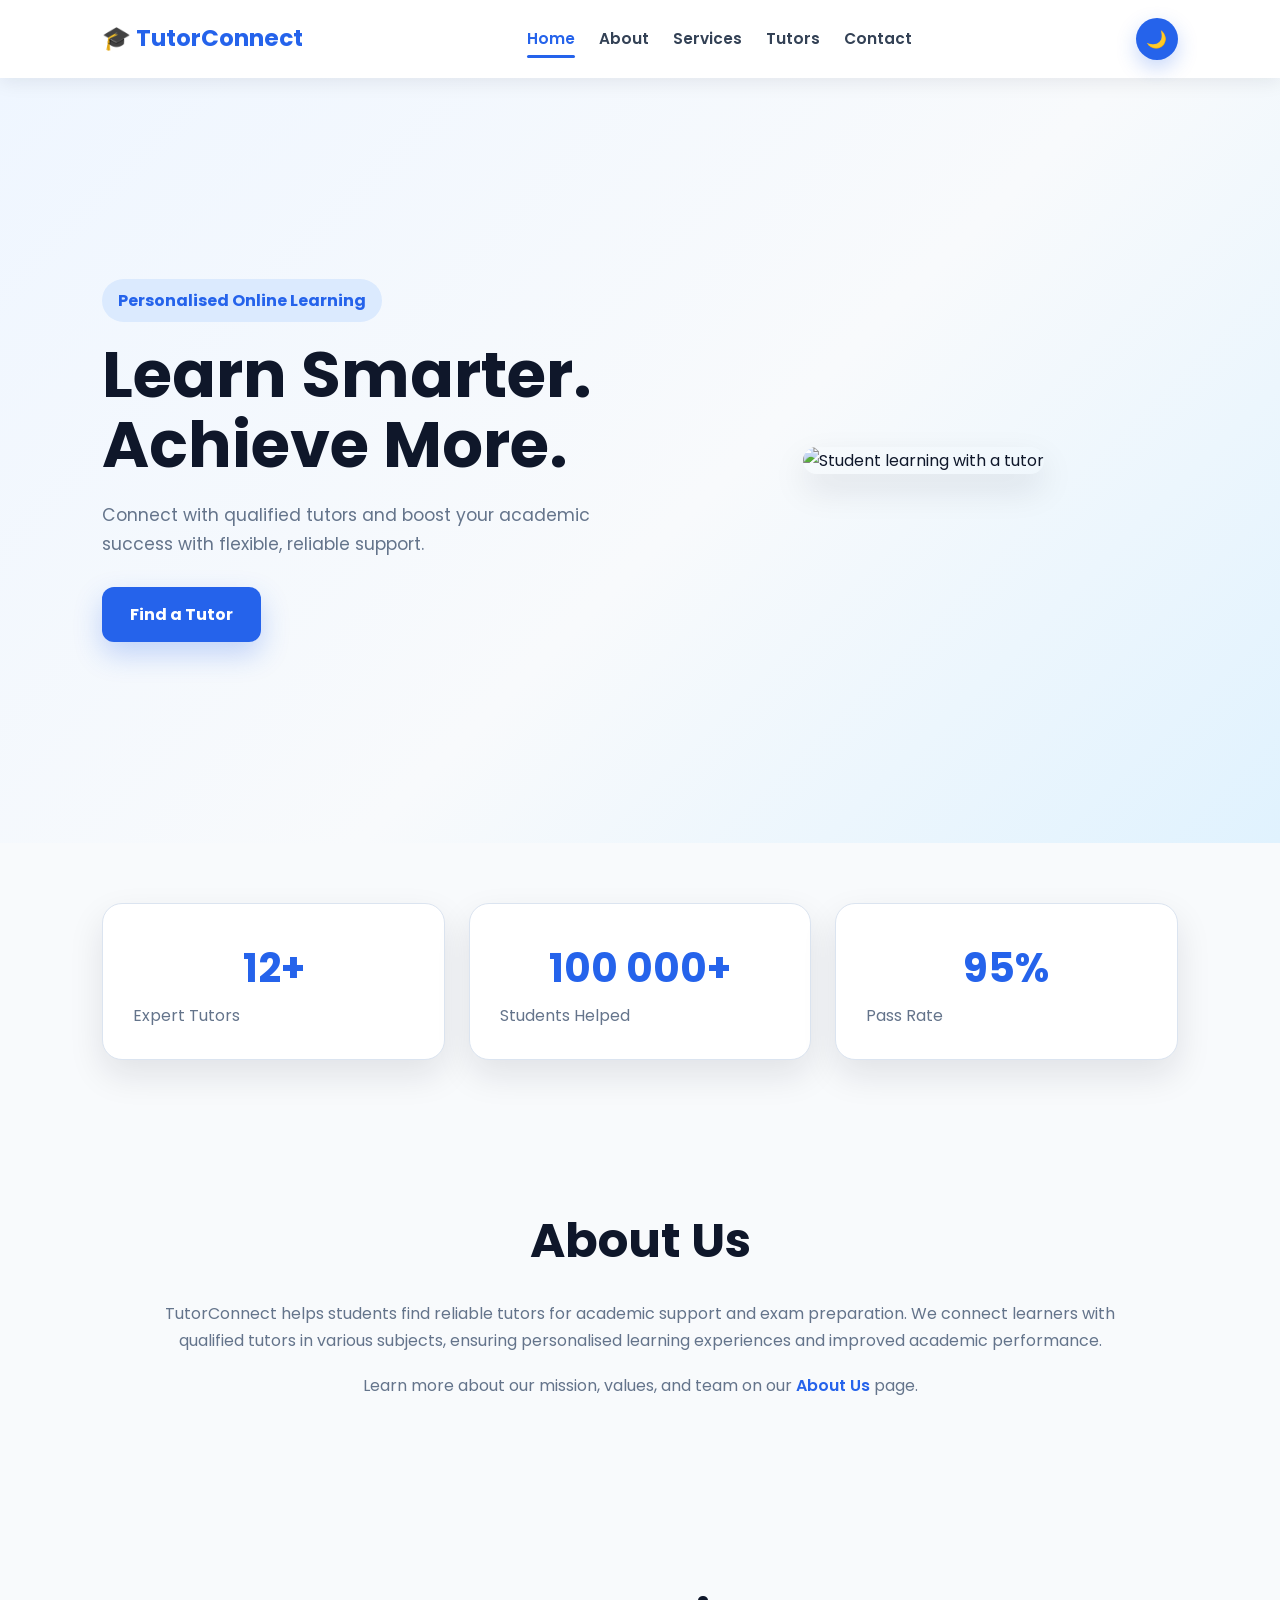
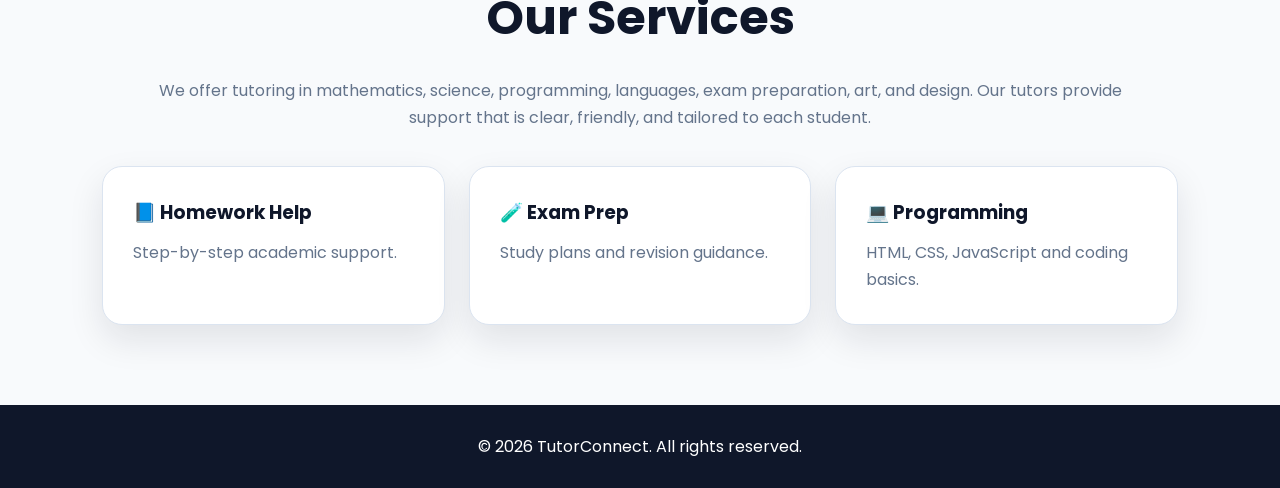
==== commit 8799e006: "added updates" ====
--- a/index.html
+++ b/index.html
@@ -1,1092 +1,61 @@
-<!doctype html>
-<html lang="en" data-theme="light">
-  <head>
-    <meta charset="UTF-8" />
-    <meta name="viewport" content="width=device-width, initial-scale=1.0" />
-    <meta
-      name="description"
-      content="TutorConnect pairs students with qualified, vetted tutors for personalised one-on-one academic support — online and on your schedule."
-    />
-    <title>TutorConnect — Find the Right Tutor for Every Subject</title>
-    <link rel="preconnect" href="https://fonts.googleapis.com" />
-    <link rel="preconnect" href="https://fonts.gstatic.com" crossorigin />
-    <link
-      href="https://fonts.googleapis.com/css2?family=Poppins:wght@500;600;700;800&family=Inter:wght@400;500;600;700&display=swap"
-      rel="stylesheet"
-    />
-    <link rel="stylesheet" href="css/style.css" />
-  </head>
-  <body>
-    <!-- ===================== NAVIGATION ===================== -->
-    <header class="nav" id="topnav">
-      <div class="nav__inner">
-        <a
-          href="#home"
-          class="brand"
-          data-page="home"
-          aria-label="TutorConnect home"
-        >
-          <span class="brand__cap" aria-hidden="true">🎓</span>
-          <span class="brand__name">TutorConnect</span>
-        </a>
+<!DOCTYPE html>
+<html lang="en">
+<head>
+<meta charset="UTF-8">
+<meta name="viewport" content="width=device-width, initial-scale=1.0">
+<title>TutorConnect | Home</title>
+<link rel="preconnect" href="https://fonts.googleapis.com">
+<link href="https://fonts.googleapis.com/css2?family=Poppins:wght@300;400;600;700&display=swap" rel="stylesheet">
+<link rel="stylesheet" href="css/style.css">
+</head>
+<body>
+<nav>
+    <div class="logo">🎓 TutorConnect</div>
+    <div class="nav-links">
+        <a href="index.html" class="active">Home</a>
+        <a href="about.html">About</a>
+        <a href="services.html">Services</a>
+        <a href="tutors.html">Tutors</a>
+        <a href="contact.html">Contact</a>
+    </div>
+    <button id="darkModeBtn" aria-label="Toggle dark mode">🌙</button>
+</nav>
 
-        <nav class="nav__links" aria-label="Primary navigation">
-          <button class="nav__link" data-page="home">Home</button>
-          <button class="nav__link" data-page="about">About</button>
-          <button class="nav__link" data-page="services">Services</button>
-          <button class="nav__link" data-page="tutors">Tutors</button>
-          <button class="nav__link" data-page="contact">Contact</button>
-        </nav>
-
-        <div class="nav__actions">
-          <button
-            class="theme-toggle"
-            id="themeToggle"
-            aria-label="Toggle dark mode"
-            title="Toggle theme"
-          >
-            <svg
-              class="icon-moon"
-              viewBox="0 0 24 24"
-              width="18"
-              height="18"
-              fill="none"
-              stroke="currentColor"
-              stroke-width="1.8"
-              stroke-linecap="round"
-              stroke-linejoin="round"
-            >
-              <path d="M21 12.8A9 9 0 1 1 11.2 3a7 7 0 0 0 9.8 9.8z" />
-            </svg>
-            <svg
-              class="icon-sun"
-              viewBox="0 0 24 24"
-              width="18"
-              height="18"
-              fill="none"
-              stroke="currentColor"
-              stroke-width="1.8"
-              stroke-linecap="round"
-            >
-              <circle cx="12" cy="12" r="4" />
-              <path
-                d="M12 2v2M12 20v2M4.9 4.9l1.4 1.4M17.7 17.7l1.4 1.4M2 12h2M20 12h2M4.9 19.1l1.4-1.4M17.7 6.3l1.4-1.4"
-              />
-            </svg>
-          </button>
-          <button
-            class="btn btn--primary nav__signin"
-            data-page="signin"
-            data-authmode="signin"
-            type="button"
-          >
-            Sign In
-          </button>
-          <div class="nav__account" id="navAccount" hidden>
-            <button class="nav__signout" id="navSignout">Sign out</button>
-          </div>
-          <button
-            class="nav__burger"
-            id="navBurger"
-            aria-label="Open menu"
-            aria-expanded="false"
-          >
-            <span></span><span></span><span></span>
-          </button>
-        </div>
-      </div>
-      <nav class="nav__mobile" id="navMobile" aria-label="Mobile navigation">
-        <button class="nav__link" data-page="home">Home</button>
-        <button class="nav__link" data-page="about">About</button>
-        <button class="nav__link" data-page="services">Services</button>
-        <button class="nav__link" data-page="tutors">Tutors</button>
-        <button class="nav__link" data-page="contact">Contact</button>
-        <button class="nav__link" data-page="signin" data-authmode="signin">
-          Sign In
-        </button>
-      <button class="btn btn--primary nav__signin" data-page="signin">Sign In</button>
-<div class="nav__account" id="navAccount" hidden>
-  <span class="nav__hi" id="navHi">Hi</span>
-  <button class="nav__signout" id="navSignout">Log out</button>
-</div>
-        <button class="nav__burger" id="navBurger" aria-label="Open menu" aria-expanded="false"><span></span><span></span><span></span></button>
-      </div>
+<section class="hero">
+    <div class="hero-text reveal">
+        <span class="eyebrow">Personalised Online Learning</span>
+        <h1>Learn Smarter. Achieve More.</h1>
+        <p>Connect with qualified tutors and boost your academic success with flexible, reliable support.</p>
+        <a href="tutors.html" class="btn">Find a Tutor</a>
     </div>
-    <nav class="nav__mobile" id="navMobile" aria-label="Mobile navigation">
-      <button class="nav__link" data-page="home">Home</button>
-      <button class="nav__link" data-page="about">About</button>
-      <button class="nav__link" data-page="services">Services</button>
-      <button class="nav__link" data-page="tutors">Tutors</button>
-      <button class="nav__link" data-page="contact">Contact</button>
-      <button class="nav__link" data-page="signin">Sign In</button>
-    </nav>
-  </header>
-
-  <main id="main">
-
-    <!-- ===================== HOME ===================== -->
-    <section class="page page--active" id="page-home">
-      <div class="hero">
-        <div class="container hero__grid">
-          <div class="hero__copy">
-            <span class="eyebrow">AI-ready learning support</span>
-            <h1 class="hero__title">Find the right tutor for <span class="text-primary">every subject</span></h1>
-            <p class="hero__lead">TutorConnect pairs students with qualified, vetted tutors for personalised one-on-one support, adaptive study plans, and flexible online sessions.</p>
-            <div class="hero__cta">
-              <button class="btn btn--primary btn--lg" data-page="tutors">Find a Tutor</button>
-              <button class="btn btn--ghost btn--lg" data-page="services">Browse Subjects</button>
-            </div>
-
-            <div class="hero__art">
-              <img
-                src="https://images.unsplash.com/photo-1522202176988-66273c2fd55f?w=900&q=80"
-                alt="Two students studying together at a laptop"
-                loading="lazy"
-                onerror="this.style.display = 'none'"
-              />
-              <div class="orbit-card">
-                <span>Live Match Score</span>
-                <strong id="heroMatchScore">97%</strong>
-                <small>goals, subject, and availability aligned</small>
-              </div>
-            </div>
-          </div>
-        </div>
-        <br />
-        <div class="container quick-match-wrap">
-          <form class="quick-match" id="quickMatchForm">
-            <div class="quick-match__head">
-              <span class="eyebrow">Smart match</span>
-              <h2>Build a tutoring plan in seconds</h2>
-            </div>
-            <label>
-              <span>Subject</span>
-              <select id="matchSubject" aria-label="Choose a subject">
-                <option>Programming</option>
-                <option>Mathematics</option>
-                <option>Science</option>
-                <option>Arts & Design</option>
-                <option>English</option>
-                <option>Afrikaans</option>
-                <option>Exam Preparation</option>
-              </select>
-            </label>
-            <label>
-              <span>Level</span>
-              <select id="matchLevel" aria-label="Choose a level">
-                <option>Grade 8-9</option>
-                <option>Grade 10-12</option>
-              </select>
-            </label>
-            <label>
-              <span>Goal</span>
-              <select id="matchGoal" aria-label="Choose a goal">
-                <option>Improve marks</option>
-                <option>Exam preparation</option>
-                <option>Catch up fast</option>
-                <option>Build confidence</option>
-              </select>
-            </label>
-            <button type="submit" class="btn btn--primary">Match Me</button>
-          </form>
-          <div class="match-result" id="matchResult" hidden></div>
-        </div>
-        <br />
-        <!-- stats -->
-        <br />
-        <br />
-        <div class="container">
-          <div class="stats" id="statRow">
-            <div class="stat-card">
-              <span class="stat-card__icon" aria-hidden="true">👩‍🏫</span
-              ><span class="stat-card__num" data-count="12" data-suffix="+"
-                >12+</span
-              ><span class="stat-card__label">Expert Tutors</span>
-            </div>
-            <div class="stat-card">
-              <span class="stat-card__icon" aria-hidden="true">🎓</span
-              ><span
-                class="stat-card__num"
-                data-count="100000"
-                data-format="space"
-                data-suffix="+"
-                >100 000+</span
-              ><span class="stat-card__label">Students Helped</span>
-            </div>
-            <div class="stat-card">
-              <span class="stat-card__icon" aria-hidden="true">✅</span
-              ><span class="stat-card__num" data-count="95" data-suffix="%"
-                >95%</span
-              ><span class="stat-card__label">Pass Rate</span>
-            </div>
-          </div>
-        </div>
-
-        <!-- why -->
-        <div class="container section">
-          <div class="section__head center">
-            <span class="eyebrow">Why TutorConnect</span>
-            <h2 class="section__title">
-              Built around how students actually learn
-            </h2>
-          </div>
-          <div class="features" id="featureGrid"><!-- rendered by JS --></div>
-        </div>
-
-        <!-- subjects preview -->
-        <div class="container section">
-          <div class="section__head center">
-            <span class="eyebrow">What we offer</span>
-            <h2 class="section__title">Popular subjects</h2>
-            <p class="section__sub">
-              Expert tutoring across core subjects — from school to university
-              level.
-            </p>
-          </div>
-          <div class="services" id="homeServices"><!-- rendered by JS --></div>
-          <div class="center" style="margin-top: 28px">
-            <button class="btn btn--ghost" data-page="services">
-              View all services
-            </button>
-          </div>
-        </div>
-
-        <!-- CTA band -->
-        <div class="container section">
-          <div class="cta-band">
-            <h2>Ready to boost your marks?</h2>
-            <p>Create a free account and book your first session today.</p>
-            <button
-              class="btn btn--light btn--lg"
-              data-page="signin"
-              data-authmode="create"
-              type="button"
-            >
-              Get Started Free
-            </button>
-          </div>
-        </div>
-      </section>
-
-      <!-- ===================== ABOUT ===================== -->
-      <section class="page" id="page-about">
-        <div class="band-soft">
-          <div class="container about">
-            <div class="about__text">
-              <span class="eyebrow">Who we are</span>
-              <h1 class="section__title section__title--xl">
-                About TutorConnect
-              </h1>
-              <p>
-                TutorConnect helps students find reliable tutors for academic
-                support and exam preparation. We connect learners with qualified
-                tutors in various subjects, ensuring personalised learning
-                experiences and improved academic performance.
-              </p>
-              <p>
-                Our mission is to empower students to achieve their academic
-                goals by providing access to experienced tutors who can guide
-                them through their learning journey. We believe every student
-                has the potential to excel with the right support.
-              </p>
-              <p>
-                We focus on creating a safe, supportive, and engaging learning
-                environment where students can build confidence, strengthen
-                their understanding of key concepts, and develop essential study
-                skills.
-              </p>
-              <p>
-                Through innovative technology and dedicated educators,
-                TutorConnect bridges the gap between students and expert tutors,
-                offering flexible online learning, personalised tutoring plans,
-                and progress tracking tailored to each student's needs.
-              </p>
-            </div>
-            <div class="about__cards" id="aboutFeatures">
-              <!-- rendered by JS -->
-            </div>
-          </div>
-        </div>
-
-        <div class="container section">
-          <div class="stats stats--plain" id="aboutStats">
-            <div class="stat-card">
-              <span class="stat-card__icon" aria-hidden="true">👩‍🏫</span
-              ><span class="stat-card__num">12+</span
-              ><span class="stat-card__label">Expert Tutors</span>
-            </div>
-            <div class="stat-card">
-              <span class="stat-card__icon" aria-hidden="true">🎓</span
-              ><span class="stat-card__num">100 000+</span
-              ><span class="stat-card__label">Students Helped</span>
-            </div>
-            <div class="stat-card">
-              <span class="stat-card__icon" aria-hidden="true">✅</span
-              ><span class="stat-card__num">95%</span
-              ><span class="stat-card__label">Pass Rate</span>
-            </div>
-          </div>
-        </div>
-
-        <div class="container section">
-          <div class="cta-band">
-            <h2>Want to learn with us?</h2>
-            <p>
-              Browse our tutors and find the perfect match for your subject and
-              level.
-            </p>
-            <button class="btn btn--light btn--lg" data-page="tutors">
-              Find a Tutor
-            </button>
-          </div>
-        </div>
-      </section>
-
-      <!-- ===================== SERVICES ===================== -->
-      <section class="page" id="page-services">
-        <div class="band-soft">
-          <div class="container section">
-            <div class="section__head center">
-              <span class="eyebrow">What we offer</span>
-              <h1 class="section__title section__title--xl">Our Services</h1>
-              <p class="section__sub">
-                Expert tutoring across core subjects — from school to university
-                level.
-              </p>
-            </div>
-            <div class="services" id="servicesGrid">
-              <!-- rendered by JS -->
-            </div>
-          </div>
-        </div>
-        <div class="container section">
-          <div class="cta-band">
-            <h2>Not sure which subject to start with?</h2>
-            <p>
-              Send us a message and we'll help you find the right tutor for your
-              goals.
-            </p>
-            <button class="btn btn--light btn--lg" data-page="contact">
-              Contact Us
-            </button>
-          </div>
-        </div>
-      </section>
-
-      <!-- ===================== SUBJECT (dynamic, one per subject) ===================== -->
-      <section class="page" id="page-subject">
-        <div class="band-soft">
-          <div class="container section">
-            <button class="back-link" data-page="services">
-              ← All services
-            </button>
-            <div class="subject-hero center">
-              <span
-                class="subject-hero__icon"
-                id="subjectIcon"
-                aria-hidden="true"
-                >📚</span
-              >
-              <span class="eyebrow">Subject</span>
-              <h1 class="section__title section__title--xl" id="subjectTitle">
-                Subject
-              </h1>
-              <p class="section__sub" id="subjectTagline"></p>
-            </div>
-          </div>
-        </div>
-
-        <div class="container section">
-          <div class="subject-about card">
-            <h2>What we cover</h2>
-            <p id="subjectAbout"></p>
-            <ul class="topics" id="subjectTopics"></ul>
-          </div>
-        </div>
-
-        <div class="container section">
-          <h2 class="section__title center">
-            Tutors for <span id="subjectTitle2"></span>
-          </h2>
-          <p class="tutor-count" id="subjectTutorCount" aria-live="polite"></p>
-          <div class="tutors" id="subjectTutors"></div>
-          <div class="center" style="margin-top: 28px">
-            <button class="btn btn--ghost" data-page="tutors">
-              Browse all tutors
-            </button>
-          </div>
-        </div>
-
-        <div class="container section">
-          <div class="cta-band">
-            <h2>Ready to start with <span id="subjectTitle3"></span>?</h2>
-            <p>
-              Book a session or message us and we'll match you with the right
-              tutor.
-            </p>
-            <button class="btn btn--light btn--lg" data-page="contact">
-              Get in Touch
-            </button>
-          </div>
-        </div>
-      </section>
-
-      <!-- ===================== TUTORS ===================== -->
-      <section class="page" id="page-tutors">
-        <div class="container section">
-          <div class="section__head center">
-            <span class="eyebrow">Our team</span>
-            <h1 class="section__title section__title--xl">Find a Tutor</h1>
-            <p class="section__sub">
-              Browse our qualified tutors by name or subject and get started
-              today.
-            </p>
-          </div>
-
-          <!-- search -->
-          <div class="tutor-search">
-            <svg
-              viewBox="0 0 24 24"
-              width="18"
-              height="18"
-              fill="none"
-              stroke="currentColor"
-              stroke-width="1.8"
-            >
-              <circle cx="11" cy="11" r="7" />
-              <path d="M21 21l-4-4" />
-            </svg>
-            <input
-              type="search"
-              id="tutorSearch"
-              placeholder="Search by name or subject…"
-              aria-label="Search tutors by name or subject"
-            />
-          </div>
-
-          <!-- subject filter pills -->
-          <div class="pills" id="subjectPills"><!-- rendered by JS --></div>
-
-          <div class="tutor-tools" aria-label="Tutor browsing tools">
-            <label class="select-field">
-              <span>Sort</span>
-              <select id="tutorSort">
-                <option value="recommended">Recommended</option>
-                <option value="rating">Highest rating</option>
-                <option value="reviews">Most reviewed</option>
-                <option value="rate">Lowest rate</option>
-              </select>
-            </label>
-            <label class="toggle-field">
-              <input type="checkbox" id="availableOnly" />
-              <span>Available this week</span>
-            </label>
-          </div>
-
-          <p class="tutor-count" id="tutorCount" aria-live="polite"></p>
-          <div class="tutors" id="tutorGrid"><!-- rendered by JS --></div>
-          <p class="empty-msg" id="tutorEmpty" hidden>
-            No tutors match your search. Try a different name or subject.
-          </p>
-        </div>
-      </section>
-
-      <!-- ===================== CONTACT ===================== -->
-      <section class="page" id="page-contact">
-        <div class="band-soft">
-          <div class="container section contact">
-            <div class="contact__intro">
-              <span class="eyebrow">Get in touch</span>
-              <h1 class="section__title section__title--xl">Contact Us</h1>
-              <p>
-                Have a question or want to find the right tutor for your needs?
-                Send us a message and we'll get back to you within 24 hours.
-              </p>
-              <ul class="contact__list">
-                <li>
-                  <span class="contact__ico" aria-hidden="true">✉️</span
-                  ><span><strong>Email</strong>hello@tutorconnect.co.za</span>
-                </li>
-                <li>
-                  <span class="contact__ico" aria-hidden="true">📞</span
-                  ><span><strong>Phone</strong>+27 21 000 0000</span>
-                </li>
-                <li>
-                  <span class="contact__ico" aria-hidden="true">🕘</span
-                  ><span><strong>Hours</strong>Mon–Fri, 8am–6pm SAST</span>
-                </li>
-              </ul>
-            </div>
-
-            <form class="contact__form card" id="contactForm" novalidate>
-              <div class="field">
-                <label for="cName">Your Name</label>
-                <input
-                  id="cName"
-                  name="name"
-                  type="text"
-                  placeholder="Thabo Mokoena"
-                  required
-                />
-                <span class="field__error" data-for="cName"></span>
-              </div>
-              <div class="field">
-                <label for="cEmail">Email Address</label>
-                <input
-                  id="cEmail"
-                  name="email"
-                  type="email"
-                  placeholder="you@email.com"
-                  required
-                />
-                <span class="field__error" data-for="cEmail"></span>
-              </div>
-              <div class="field">
-                <label for="cMsg">Message</label>
-                <textarea
-                  id="cMsg"
-                  name="message"
-                  rows="5"
-                  placeholder="Tell us what you need help with…"
-                  required
-                ></textarea>
-                <span class="field__error" data-for="cMsg"></span>
-              </div>
-              <button type="submit" class="btn btn--primary btn--block btn--lg">
-                Send Message
-              </button>
-              <p class="form__success" id="contactSuccess" hidden>
-                ✓ Thanks! Your message has been sent — we'll reply within 24
-                hours.
-              </p>
-            </form>
-          </div>
-        </div>
-      </section>
-
-      <!-- ===================== TERMS ===================== -->
-      <section class="page" id="page-terms-extra">
-        <div class="container section legal">
-          <button class="back-link" data-page="home">← Back to home</button>
-          <span class="eyebrow">Legal</span>
-          <h1 class="section__title section__title--xl">Terms of Service</h1>
-          <p class="legal__updated">Last updated: 1 January 2025</p>
-          <h2>1. Using TutorConnect</h2>
-          <p>
-            TutorConnect connects students with independent tutors for academic
-            support. By creating an account you confirm that the information you
-            provide is accurate and that you are old enough, or have guardian
-            permission, to use the service.
-          </p>
-          <h2>2. Booking sessions</h2>
-          <p>
-            When you book a session you agree to attend at the scheduled time.
-            Tutors set their own availability and rates, which are shown before
-            you confirm. Cancellations made at least 24 hours in advance are
-            eligible for rescheduling.
-          </p>
-          <h2>3. Conduct</h2>
-          <p>
-            We expect respectful, honest communication between students and
-            tutors. Harassment, abuse, or attempts to arrange payment outside
-            the platform may result in account suspension.
-          </p>
-          <h2>4. Payments &amp; refunds</h2>
-          <p>
-            Session fees are processed securely. If a tutor fails to attend a
-            confirmed session, you are entitled to a full refund or a free
-            rebooking.
-          </p>
-          <h2>5. Changes</h2>
-          <p>
-            We may update these terms from time to time. Significant changes
-            will be communicated by email or an in-app notice. This is a student
-            project demonstration and not a binding legal agreement.
-          </p>
-        </div>
-      </section>
-
-      <!-- ===================== PRIVACY ===================== -->
-      <section class="page" id="page-privacy-extra">
-        <div class="container section legal">
-          <button class="back-link" data-page="home">← Back to home</button>
-          <span class="eyebrow">Legal</span>
-          <h1 class="section__title section__title--xl">Privacy Policy</h1>
-          <p class="legal__updated">Last updated: 1 January 2025</p>
-          <h2>What we collect</h2>
-          <p>
-            We collect the details you give us — your name, email address, and
-            the subjects you're interested in — so we can match you with
-            suitable tutors and contact you about your sessions.
-          </p>
-          <h2>How we use it</h2>
-          <p>
-            Your information is used to operate the platform: creating your
-            account, processing bookings, and improving the service. We never
-            sell your personal data to third parties.
-          </p>
-          <h2>Cookies</h2>
-          <p>
-            We use a small amount of local storage to remember your theme
-            preference (light or dark) and keep you signed in during your visit.
-            You can clear this at any time in your browser settings.
-          </p>
-          <h2>Your choices</h2>
-          <p>
-            You can request a copy of your data or ask us to delete your account
-            by emailing hello@tutorconnect.co.za. This is a student project
-            demonstration; no real personal data is stored on a server.
-          </p>
-        </div>
-      </section>
-
-      <!-- ===================== SIGN IN ===================== -->
-      <section class="page" id="page-signin">
-        <div class="container section auth-wrap">
-          <div class="auth-card card">
-            <div class="auth-card__head">
-              <span class="brand__cap" aria-hidden="true">🎓</span>
-              <h1 id="authTitle">Welcome back</h1>
-              <p id="authSub">Sign in to your TutorConnect account.</p>
-            </div>
-
-            <div class="auth-tabs" id="authTabs">
-              <button
-                type="button"
-                class="auth-tab auth-tab--active"
-                data-auth="signin"
-              >
-                Log In
-              </button>
-              <button type="button" class="auth-tab" data-auth="create">
-                Create Account
-              </button>
-            </div>
-
-            <form id="authForm" novalidate>
-              <div class="field">
-                <label for="authUser">Username</label>
-                <input
-                  id="authUser"
-                  type="text"
-                  placeholder="Enter your username"
-                  autocomplete="username"
-                />
-              </div>
-              <!--Added additional information for create account-->
-              <!-- SIGN UP ONLY FIELDS -->
-              <div class="field signup-only" hidden>
-                <label for="fullName">Full Name</label>
-                <input
-                  id="fullName"
-                  type="text"
-                  placeholder="Enter your full name"
-                />
-              </div>
-
-              <div class="field signup-only" hidden>
-                <label for="email">Email</label>
-                <input id="email" type="email" placeholder="Enter your email" />
-              </div>
-
-              <div class="field signup-only" hidden>
-                <label for="role">Role</label>
-                <select id="role">
-                  <option value="">Select Role</option>
-                  <option value="student">Student</option>
-                  <option value="tutor">Tutor</option>
-                </select>
-              </div>
-
-              <div class="field">
-                <label for="authPass">Password</label>
-                <div class="field__pass">
-                  <input
-                    id="authPass"
-                    type="password"
-                    placeholder="Enter your password"
-                    autocomplete="current-password"
-                  />
-                  <button
-                    type="button"
-                    class="field__eye"
-                    id="togglePass"
-                    aria-label="Show password"
-                  >
-                    <svg
-                      viewBox="0 0 24 24"
-                      width="17"
-                      height="17"
-                      fill="none"
-                      stroke="currentColor"
-                      stroke-width="1.7"
-                    >
-                      <path
-                        d="M2 12s3.5-7 10-7 10 7 10 7-3.5 7-10 7-10-7-10-7z"
-                      />
-                      <circle cx="12" cy="12" r="3" />
-                    </svg>
-                  </button>
-                </div>
-              </div>
-              <!--Added part to confirm your password-->
-              <div class="field signup-only" hidden>
-                <label for="confirmPass">Confirm Password</label>
-
-                <input
-                  id="confirmPass"
-                  type="password"
-                  placeholder="Confirm your password"
-                />
-              </div>
-              <button
-                type="submit"
-                class="btn btn--primary btn--block btn--lg"
-                id="authSubmit"
-              >
-                Log In
-              </button>
-              <p class="auth-msg" id="authMsg" hidden></p>
-            </form>
-          </div>
-        </div>
-      </section>
-      <section></section>
-
-      <!-- ===================== TERMS ===================== -->
-      <section class="page" id="page-terms">
-        <div class="container section legal">
-          <span class="eyebrow">Legal</span>
-          <h1 class="section__title section__title--xl">Terms of Service</h1>
-          <p class="legal__date">Last updated: 1 January 2025</p>
-          <h2>1. Using TutorConnect</h2>
-          <p>
-            By creating an account or booking a session you agree to use
-            TutorConnect for lawful, educational purposes. You are responsible
-            for keeping your login details secure and for the activity on your
-            account.
-          </p>
-          <h2>2. Bookings &amp; sessions</h2>
-          <p>
-            Sessions are arranged between students and independent tutors.
-            Tutors set their own availability. We ask that cancellations are
-            made at least 24 hours before a scheduled session so the slot can be
-            offered to another student.
-          </p>
-          <h2>3. Conduct</h2>
-          <p>
-            We are committed to a safe, supportive learning environment.
-            Harassment, abusive language, or sharing of inappropriate content
-            may result in suspension of your account.
-          </p>
-          <h2>4. Payments</h2>
-          <p>
-            Where payments apply, fees are shown clearly before you confirm a
-            booking. This demo project does not process real payments.
-          </p>
-          <h2>5. Changes</h2>
-          <p>
-            We may update these terms from time to time. Continued use of the
-            platform after changes means you accept the updated terms.
-          </p>
-          <button
-            class="btn btn--ghost"
-            data-page="home"
-            style="margin-top: 20px"
-          >
-            ← Back to home
-          </button>
-        </div>
-      </section>
-
-      <!-- ===================== PRIVACY ===================== -->
-      <section class="page" id="page-privacy">
-        <div class="container section legal">
-          <span class="eyebrow">Legal</span>
-          <h1 class="section__title section__title--xl">Privacy Policy</h1>
-          <p class="legal__date">Last updated: 1 January 2025</p>
-          <h2>What we collect</h2>
-          <p>
-            To match you with tutors we may collect your name, email address,
-            the subjects you're interested in, and your messages to us. We only
-            collect what we need to provide the service.
-          </p>
-          <h2>How we use it</h2>
-          <p>
-            Your information is used to create your account, arrange sessions,
-            respond to enquiries, and improve TutorConnect. We do not sell your
-            personal information to third parties.
-          </p>
-          <h2>Your choices</h2>
-          <p>
-            You can request a copy of your data or ask us to delete your account
-            at any time by contacting <strong>hello@tutorconnect.co.za</strong>.
-          </p>
-          <h2>Cookies</h2>
-          <p>
-            We use local browser storage to remember small preferences such as
-            your light or dark theme. No tracking cookies are used in this
-            project.
-          </p>
-          <button
-            class="btn btn--ghost"
-            data-page="home"
-            style="margin-top: 20px"
-          >
-            ← Back to home
-          </button>
-        </div>
-      </section>
-    </main>
-
-    <!-- ===================== FOOTER ===================== -->
-    <footer class="footer" id="footer">
-      <div class="container footer__inner">
-        <div class="footer__brand">
-          <a href="#home" class="brand" data-page="home"
-            ><span class="brand__cap" aria-hidden="true">🎓</span
-            ><span class="brand__name">TutorConnect</span></a
-          >
-          <p>
-            Connecting students with qualified tutors for personalised academic
-            support across South Africa.
-          </p>
-          <div class="footer__social">
-            <button aria-label="Instagram" data-social="Instagram">⌾</button>
-            <button aria-label="Facebook" data-social="Facebook">f</button>
-            <button aria-label="X" data-social="X">𝕏</button>
-            <button aria-label="YouTube" data-social="YouTube">▷</button>
-          </div>
-        </div>
-
-        <nav class="footer__col" aria-label="Explore">
-          <span class="footer__head">Explore</span>
-          <button class="footer__link" data-page="home">Home</button>
-          <button class="footer__link" data-page="about">About</button>
-          <button class="footer__link" data-page="services">Services</button>
-          <button class="footer__link" data-page="tutors">Tutors</button>
-          <button class="footer__link" data-page="contact">Contact</button>
-        </nav>
-
-        <nav class="footer__col" aria-label="Subjects">
-          <span class="footer__head">Subjects</span>
-          <button class="footer__link" data-open-subject="Mathematics">
-            Mathematics
-          </button>
-          <button class="footer__link" data-open-subject="Science">
-            Science
-          </button>
-          <button class="footer__link" data-open-subject="Programming">
-            Programming
-          </button>
-          <button class="footer__link" data-open-subject="Languages">
-            Languages
-          </button>
-          <button class="footer__link" data-open-subject="Exam Preparation">
-            Exam Prep
-          </button>
-          <button class="footer__link" data-open-subject="Art &amp; Design">
-            Art &amp; Design
-          </button>
-        </nav>
-
-        <nav class="footer__col" aria-label="Account">
-          <span class="footer__head">Account</span>
-          <button
-            class="footer__link"
-            data-page="signin"
-            data-authmode="signin"
-          >
-            Sign In
-          </button>
-          <button
-            class="footer__link"
-            data-page="signin"
-            data-authmode="create"
-            type="button"
-          >
-            Create Account
-          </button>
-          <button class="footer__link" data-page="contact">
-            Help &amp; Support
-          </button>
-          <button class="footer__link" data-page="terms">
-            Terms of Service
-          </button>
-          <button class="footer__link" data-page="privacy">
-            Privacy Policy
-          </button>
-        </nav>
-      </div>
-      <div class="container footer__bottom">
-        <span>©️ 2025 TutorConnect. All rights reserved.</span>
-        <span>Startup Launch Challenge — Student Tutoring Platform</span>
-      </div>
-    </section>
-     <!-- ===================== TESTIMONIALS ===================== -->
-<section class="page" id="page-testimonials">
-  <div class="band-soft">
-    <div class="container section">
-      <div class="section__head center">
-        <span class="eyebrow">What students say</span>
-        <h1 class="section__title section__title--xl">Testimonials</h1>
-        <p class="section__sub">Hear from students who have used TutorConnect.</p>
-      </div>
-
-      <div class="testimonials" id="testimonialsGrid">
-        <div class="testimonial-card card">
-          <img src="https://i.pravatar.cc/80?img=1" alt="Student photo" class="testimonial-card__img" />
-          <p class="testimonial-card__text">"TutorConnect helped me pass my maths exam! My tutor was patient and explained everything clearly."</p>
-          <strong class="testimonial-card__name">Thabo M.</strong>
-          <span class="testimonial-card__subject">Mathematics</span>
-        </div>
-        <div class="testimonial-card card">
-          <img src="https://i.pravatar.cc/80?img=5" alt="Student photo" class="testimonial-card__img" />
-          <p class="testimonial-card__text">"I improved my Python skills in just 3 sessions. Highly recommend the programming tutors!"</p>
-          <strong class="testimonial-card__name">Ayanda K.</strong>
-          <span class="testimonial-card__subject">Programming</span>
-        </div>
-        <div class="testimonial-card card">
-          <img src="https://i.pravatar.cc/80?img=9" alt="Student photo" class="testimonial-card__img" />
-          <p class="testimonial-card__text">"Booking was so easy and my tutor was always on time. Great experience overall!"</p>
-          <strong class="testimonial-card__name">Lerato N.</strong>
-          <span class="testimonial-card__subject">Science</span>
-        </div>
-      </div>
-
-      <!-- Add Your Review -->
-      <div class="review-form-wrap card" style="margin-top:40px; max-width:600px; margin-left:auto; margin-right:auto;">
-        <h3 style="margin-bottom:16px;">⭐ Add Yours!</h3>
-        <form id="reviewForm" novalidate>
-          <div class="field">
-            <label for="reviewName">Your Name</label>
-            <input id="reviewName" type="text" placeholder="e.g. Sipho Dlamini" required />
-          </div>
-          <div class="field">
-            <label for="reviewSubject">Subject</label>
-            <input id="reviewSubject" type="text" placeholder="e.g. Mathematics" required />
-          </div>
-          <div class="field">
-            <label for="reviewText">Your Review</label>
-            <textarea id="reviewText" rows="4" placeholder="Tell us about your experience…" required></textarea>
-          </div>
-          <button type="submit" class="btn btn--primary btn--block">Submit Review</button>
-          <p id="reviewSuccess" hidden style="color:green; margin-top:12px;">✓ Thanks for your review!</p>
-        </form>
-      </div>
-
-      <!-- Log Out -->
-      <div class="center" style="margin-top:40px;">
-        <button class="btn btn--ghost btn--lg" data-page="thankyou">Log Out</button>
-      </div>
-
+    <div class="hero-image reveal">
+        <img src="https://i.ibb.co/8D8T7pcs/download-1.jpg" alt="Student learning with a tutor">
     </div>
-  </div>
 </section>
 
-<!-- ===================== THANK YOU ===================== -->
-<section class="page" id="page-thankyou">
-  <div class="container section center">
-    <span style="font-size:4rem;">🎓</span>
-    <h1 class="section__title section__title--xl" style="margin-top:16px;">Thank You!</h1>
-    <p class="section__sub">You have been logged out successfully.<br/>We hope to see you again soon on TutorConnect.</p>
-    <div style="margin-top:32px; display:flex; gap:16px; justify-content:center; flex-wrap:wrap;">
-      <button class="btn btn--primary btn--lg" data-page="signin">Sign In Again</button>
-      <button class="btn btn--ghost btn--lg" data-page="home">Back to Home</button>
-    </div>
-  </div>
-</section>
-<!-- ===================== TESTIMONIALS ===================== -->
-<section class="page" id="page-testimonials">
-  <div class="band-soft">
-    <div class="container section">
-      <div class="section__head center">
-        <span class="eyebrow">What students say</span>
-        <h1 class="section__title section__title--xl">Testimonials</h1>
-        <p class="section__sub">Hear from students who have used TutorConnect.</p>
-      </div>
-
-      <div class="testimonials" id="testimonialsGrid">
-        <div class="testimonial-card card">
-          <img src="https://i.pravatar.cc/80?img=1" alt="Student photo" class="testimonial-card__img" />
-          <p class="testimonial-card__text">"TutorConnect helped me pass my maths exam! My tutor was patient and explained everything clearly."</p>
-          <strong class="testimonial-card__name">Thabo M.</strong>
-          <span class="testimonial-card__subject">Mathematics</span>
-        </div>
-        <div class="testimonial-card card">
-          <img src="https://i.pravatar.cc/80?img=5" alt="Student photo" class="testimonial-card__img" />
-          <p class="testimonial-card__text">"I improved my Python skills in just 3 sessions. Highly recommend the programming tutors!"</p>
-          <strong class="testimonial-card__name">Ayanda K.</strong>
-          <span class="testimonial-card__subject">Programming</span>
-        </div>
-        <div class="testimonial-card card">
-          <img src="https://i.pravatar.cc/80?img=9" alt="Student photo" class="testimonial-card__img" />
-          <p class="testimonial-card__text">"Booking was so easy and my tutor was always on time. Great experience overall!"</p>
-          <strong class="testimonial-card__name">Lerato N.</strong>
-          <span class="testimonial-card__subject">Science</span>
-        </div>
-      </div>
-
-      <!-- Add Yours form -->
-      <div class="review-form-wrap card" style="margin-top:40px; max-width:600px; margin-left:auto; margin-right:auto;">
-        <h3 style="margin-bottom:16px;">⭐ Add Yours!</h3>
-        <form id="reviewForm" novalidate>
-          <div class="field">
-            <label for="reviewName">Your Name</label>
-            <input id="reviewName" type="text" placeholder="e.g. Sipho Dlamini" required />
-          </div>
-          <div class="field">
-            <label for="reviewSubject">Subject</label>
-            <input id="reviewSubject" type="text" placeholder="e.g. Mathematics" required />
-          </div>
-          <div class="field">
-            <label for="reviewText">Your Review</label>
-            <textarea id="reviewText" rows="4" placeholder="Tell us about your experience…" required></textarea>
-          </div>
-          <button type="submit" class="btn btn--primary btn--block">Submit Review</button>
-          <p id="reviewSuccess" hidden style="color:green; margin-top:12px;">✓ Thanks for your review!</p>
-        </form>
-      </div>
-
-      <!-- Log Out button — hidden until review is submitted -->
-      <div class="center" style="margin-top:40px;">
-        <button id="testimonialLogout" class="btn btn--ghost btn--lg" data-page="thankyou" hidden>Sign Out</button>
-      </div>
-
-    </div>
-  </div>
+<section class="stats reveal">
+    <div class="card"><h2>12+</h2><p>Expert Tutors</p></div>
+    <div class="card"><h2>100 000+</h2><p>Students Helped</p></div>
+    <div class="card"><h2>95%</h2><p>Pass Rate</p></div>
 </section>
 
-<!-- ===================== THANK YOU ===================== -->
-<section class="page" id="page-thankyou">
-  <div class="container section center">
-    <span style="font-size:4rem;">🎓</span>
-    <h1 class="section__title section__title--xl" style="margin-top:16px;">Thank You!</h1>
-    <p class="section__sub">You have been logged out successfully.<br/>We hope to see you again soon on TutorConnect.</p>
-    <div style="margin-top:32px; display:flex; gap:16px; justify-content:center; flex-wrap:wrap;">
-      <button class="btn btn--primary nav__signin" data-page="signin" id="navSigninBtn">Sign In</button>
-      <button class="btn btn--ghost btn--lg" data-page="home">Back to Home</button>
-    </div>
-  </div>
+<section class="about section reveal">
+    <h2>About Us</h2>
+    <p>TutorConnect helps students find reliable tutors for academic support and exam preparation. We connect learners with qualified tutors in various subjects, ensuring personalised learning experiences and improved academic performance.</p>
+    <p>Learn more about our mission, values, and team on our <a href="about.html">About Us</a> page.</p>
 </section>
 
-  </main>
+<section class="section reveal">
+    <h2>Our Services</h2>
+    <p>We offer tutoring in mathematics, science, programming, languages, exam preparation, art, and design. Our tutors provide support that is clear, friendly, and tailored to each student.</p>
+    <div class="service-grid">
+        <div class="card"><h3>📘 Homework Help</h3><p>Step-by-step academic support.</p></div>
+        <div class="card"><h3>🧪 Exam Prep</h3><p>Study plans and revision guidance.</p></div>
+        <div class="card"><h3>💻 Programming</h3><p>HTML, CSS, JavaScript and coding basics.</p></div>
+    </div>
+</section>
 
-  <!-- ===================== FOOTER ===================== -->
-  <footer class="footer" id="footer">
-    <div class="container footer__inner">
-      <div class="footer__brand">
-        <a href="#home" class="brand" data-page="home"><span class="brand__cap" aria-hidden="true">🎓</span><span class="brand__name">TutorConnect</span></a>
-        <p>Connecting students with qualified tutors for personalised academic support across South Africa.</p>
-        <div class="footer__social">
-          <button aria-label="Instagram" data-social="Instagram">⌾</button>
-          <button aria-label="Facebook" data-social="Facebook">f</button>
-          <button aria-label="X" data-social="X">𝕏</button>
-          <button aria-label="YouTube" data-social="YouTube">▷</button>
-        </div>
-      </div>
-    </div>
-
-    <script src="css/js/script.js"></script>
-  </body>
+<footer><p>© 2026 TutorConnect. All rights reserved.</p></footer>
+<script src="js/script.js"></script>
+</body>
 </html>
--- a/css/style.css
+++ b/css/style.css
@@ -1,1597 +1,429 @@
-/* ============================================================
-   TutorConnect — Stylesheet
-   Headings: Poppins · Body: Inter
-   ============================================================ */
-
-/* ---------- THEME TOKENS ---------- */
-:root {
-  --primary: #3157ff;
-  --primary-d: #203fd1;
-  --primary-sft: #e7efff;
-  --accent: #00b8d9;
-  --success: #20b486;
-  --bg: #eef3ff;
-  --surface: #ffffff;
-  --surface-2: #f5f6fd;
-  --text: #0f1222;
-  --heading: #0b0d1a;
-  --muted: #6b7280;
-  --border: #e5e7f1;
-  --star: #f5b50a;
-  --ring: rgba(91, 63, 228, 0.2);
-  --shadow: 0 10px 30px -18px rgba(20, 20, 60, 0.35);
-  --shadow-lg: 0 24px 60px -30px rgba(20, 20, 60, 0.45);
-  --glow: 0 0 32px rgba(0, 184, 217, 0.18);
-
-  --font-head: "Poppins", system-ui, sans-serif;
-  --font-body: "Inter", system-ui, sans-serif;
-  --maxw: 1180px;
-  --nav-h: 70px;
-  --r-sm: 10px;
-  --r-md: 14px;
-  --r-lg: 20px;
-  --r-pill: 999px;
-}
-
-[data-theme="dark"] {
-  --primary: #7c8cff;
-  --primary-d: #5d6df1;
-  --primary-sft: #182044;
-  --accent: #38d5ff;
-  --success: #3ce0a6;
-  --bg: #090b12;
-  --surface: #111622;
-  --surface-2: #151d2c;
-  --text: #e7e9f2;
-  --heading: #f4f5fb;
-  --muted: #99a0b3;
-  --border: #262a39;
-  --star: #f5b50a;
-  --ring: rgba(129, 105, 255, 0.28);
-  --shadow: 0 10px 30px -18px rgba(0, 0, 0, 0.6);
-  --shadow-lg: 0 24px 60px -28px rgba(0, 0, 0, 0.7);
-  --glow: 0 0 42px rgba(56, 213, 255, 0.18);
-}
-
-/* ---------- RESET ---------- */
-* {
-  box-sizing: border-box;
-  margin: 0;
-  padding: 0;
-}
-html {
-  scroll-behavior: smooth;
-}
-body {
-  background:
-    linear-gradient(
-      90deg,
-      color-mix(in srgb, var(--border) 32%, transparent) 1px,
-      transparent 1px
-    ),
-    linear-gradient(
-      180deg,
-      color-mix(in srgb, var(--border) 26%, transparent) 1px,
-      transparent 1px
-    ),
-    var(--bg);
-  background-size: 42px 42px;
-  color: var(--text);
-  font-family: var(--font-body);
-  font-size: 16px;
-  line-height: 1.65;
-  -webkit-font-smoothing: antialiased;
-  transition:
-    background 0.3s ease,
-    color 0.3s ease;
-}
-img {
-  max-width: 100%;
-  display: block;
-}
-button {
-  font-family: inherit;
-  cursor: pointer;
-  border: none;
-  background: none;
-  color: inherit;
-}
+/* =========================
+   GLOBAL STYLES
+========================= */
+*{
+    margin:0;
+    padding:0;
+    box-sizing:border-box;
+}
+
+:root{
+    --bg:#f8fafc;
+    --surface:#ffffff;
+    --text:#0f172a;
+    --muted:#64748b;
+    --primary:#2563eb;
+    --primary-dark:#1d4ed8;
+    --border:#dbe4f0;
+    --shadow:0 15px 35px rgba(15,23,42,.10);
+}
+
+body{
+    font-family:'Poppins',sans-serif;
+    background:var(--bg);
+    color:var(--text);
+    line-height:1.7;
+}
+
+body,
+nav,
+.card,
+section,
+footer,
 input,
 textarea,
-select {
-  font-family: inherit;
-  font-size: 1rem;
-}
-a {
-  color: inherit;
-  text-decoration: none;
-}
+button,
+a,
 h1,
 h2,
 h3,
-h4 {
-  font-family: var(--font-head);
-  color: var(--heading);
-  line-height: 1.15;
-}
-::selection {
-  background: var(--primary);
-  color: #fff;
-}
-
-.container {
-  max-width: var(--maxw);
-  margin: 0 auto;
-  padding: 0 24px;
-}
-.section {
-  padding: 64px 24px;
-}
-.center {
-  text-align: center;
-}
-.text-primary {
-  color: var(--primary);
-}
-.eyebrow {
-  font-family: var(--font-body);
-  font-weight: 700;
-  text-transform: uppercase;
-  letter-spacing: 2px;
-  font-size: 0.76rem;
-  color: var(--primary);
-  display: inline-block;
-  margin-bottom: 12px;
-}
-.section__head {
-  max-width: 620px;
-  margin: 0 auto 40px;
-}
-.section__head.center {
-  text-align: center;
-}
-.section__title {
-  font-size: clamp(1.9rem, 4vw, 2.6rem);
-  font-weight: 800;
-  letter-spacing: -0.5px;
-}
-.section__title--xl {
-  font-size: clamp(2.2rem, 5vw, 3.2rem);
-}
-.section__sub {
-  color: var(--muted);
-  margin-top: 14px;
-  font-size: 1.05rem;
-}
-
-/* ============================================================
+p{
+    transition:all .3s ease;
+}
+
+a{
+    color:var(--primary);
+    text-decoration:none;
+    font-weight:600;
+}
+
+/* =========================
    NAVIGATION
-   ============================================================ */
-.nav {
-  position: sticky;
-  top: 0;
-  z-index: 50;
-  background: color-mix(in srgb, var(--surface) 88%, transparent);
-  backdrop-filter: blur(12px);
-  border-bottom: 1px solid var(--border);
-}
-.nav__inner {
-  max-width: var(--maxw);
-  margin: 0 auto;
-  height: var(--nav-h);
-  display: flex;
-  align-items: center;
-  gap: 20px;
-  padding: 0 24px;
-}
-.brand {
-  display: inline-flex;
-  align-items: center;
-  gap: 10px;
-}
-.brand__cap {
-  font-size: 1.4rem;
-  line-height: 1;
-}
-.brand__name {
-  font-family: var(--font-head);
-  font-weight: 700;
-  font-size: 1.2rem;
-  color: var(--heading);
-}
-.nav__links {
-  display: flex;
-  gap: 30px;
-  margin: 0 auto;
-}
-.nav__link {
-  font-size: 0.96rem;
-  font-weight: 500;
-  color: var(--muted);
-  position: relative;
-  padding: 6px 0;
-  transition: color 0.2s;
-}
-.nav__link:hover {
-  color: var(--text);
-}
-.nav__link.is-active {
-  color: var(--primary);
-  font-weight: 600;
-}
-.nav__link.is-active::after {
-  content: "";
-  position: absolute;
-  left: 0;
-  right: 0;
-  bottom: -2px;
-  height: 2px;
-  background: var(--primary);
-  border-radius: 2px;
-}
-.nav__actions {
-  display: flex;
-  align-items: center;
-  gap: 12px;
-  margin-left: auto;
-}
-
-.theme-toggle {
-  width: 42px;
-  height: 42px;
-  border-radius: 12px;
-  background: var(--surface-2);
-  border: 1px solid var(--border);
-  display: grid;
-  place-items: center;
-  color: var(--text);
-  transition:
-    background 0.2s,
-    transform 0.3s;
-}
-.theme-toggle:hover {
-  transform: rotate(12deg);
-}
-.icon-sun {
-  display: none;
-}
-[data-theme="dark"] .icon-moon {
-  display: none;
-}
-[data-theme="dark"] .icon-sun {
-  display: block;
-}
-
-.nav__account {
-  display: flex;
-  align-items: center;
-  gap: 10px;
-}
-.nav__avatar {
-  width: 34px;
-  height: 34px;
-  border-radius: 50%;
-  background: var(--primary);
-  color: #fff;
-  display: grid;
-  place-items: center;
-  font-weight: 700;
-  font-size: 0.85rem;
-}
-.nav__hi {
-  font-size: 0.92rem;
-  font-weight: 600;
-  color: var(--text);
-}
-.nav__signout {
-  font-size: 0.85rem;
-  color: var(--muted);
-  border: 1px solid var(--border);
-  border-radius: var(--r-pill);
-  padding: 7px 14px;
-  transition: 0.2s;
-}
-.nav__signout:hover {
-  color: var(--primary);
-  border-color: var(--primary);
-}
-
-.nav__burger {
-  display: none;
-  flex-direction: column;
-  gap: 4px;
-  padding: 8px;
-}
-.nav__burger span {
-  width: 22px;
-  height: 2px;
-  background: var(--text);
-  border-radius: 2px;
-  transition: 0.25s;
-}
-.nav__mobile {
-  display: none;
-  flex-direction: column;
-  padding: 8px 24px 16px;
-  border-top: 1px solid var(--border);
-  background: var(--surface);
-}
-.nav__mobile .nav__link {
-  text-align: left;
-  padding: 13px 0;
-  border-bottom: 1px solid var(--border);
-}
-.nav__mobile.is-open {
-  display: flex;
-}
-
-/* ============================================================
-   BUTTONS
-   ============================================================ */
-.btn {
-  display: inline-flex;
-  align-items: center;
-  justify-content: center;
-  gap: 8px;
-  font-weight: 600;
-  font-size: 0.95rem;
-  padding: 11px 20px;
-  border-radius: var(--r-md);
-  transition:
-    transform 0.12s,
-    background 0.2s,
-    box-shadow 0.2s;
-  white-space: nowrap;
-}
-.btn:active {
-  transform: translateY(1px);
-}
-.btn--primary {
-  background: var(--primary);
-  color: #fff;
-}
-.btn--primary:hover {
-  background: var(--primary-d);
-}
-.btn--ghost {
-  background: var(--surface);
-  color: var(--text);
-  border: 1px solid var(--border);
-}
-.btn--ghost:hover {
-  border-color: var(--primary);
-  color: var(--primary);
-}
-.btn--light {
-  background: #fff;
-  color: var(--primary);
-}
-.btn--light:hover {
-  background: #f0eefe;
-}
-.btn--lg {
-  padding: 14px 26px;
-  font-size: 1rem;
-}
-.btn--block {
-  width: 100%;
-}
-
-/* ============================================================
-   PAGE ROUTING
-   ============================================================ */
-.page {
-  display: none;
-}
-.page--active {
-  display: block;
-  animation: fade 0.3s ease;
-}
-@keyframes fade {
-  from {
-    opacity: 0;
-    transform: translateY(8px);
-  }
-  to {
-    opacity: 1;
-    transform: none;
-  }
-}
-
-.band-soft {
-  background: var(--surface-2);
-  border-block: 1px solid var(--border);
-}
-
-/* ============================================================
-   HERO (Home)
-   ============================================================ */
-.hero {
-  position: relative;
-  overflow: hidden;
-  background:
-    linear-gradient(
-      135deg,
-      color-mix(in srgb, var(--surface-2) 88%, transparent),
-      color-mix(in srgb, var(--primary-sft) 72%, transparent)
-    ),
-    var(--surface-2);
-  border-bottom: 1px solid var(--border);
-}
-.hero::before {
-  content: "";
-  position: absolute;
-  inset: 0;
-  background:
-    linear-gradient(
-      115deg,
-      transparent 0 46%,
-      color-mix(in srgb, var(--accent) 18%, transparent) 46% 47%,
-      transparent 47%
-    ),
-    linear-gradient(
-      70deg,
-      transparent 0 64%,
-      color-mix(in srgb, var(--primary) 14%, transparent) 64% 65%,
-      transparent 65%
-    );
-  pointer-events: none;
-}
-.hero__grid {
-  display: grid;
-  grid-template-columns: 1.05fr 0.95fr;
-  gap: 48px;
-  align-items: center;
-  padding: 64px 24px;
-}
-.hero__copy,
-.hero__art {
-  position: relative;
-  z-index: 1;
-}
-.hero__title {
-  font-size: clamp(2.3rem, 5vw, 3.6rem);
-  font-weight: 800;
-  letter-spacing: -1px;
-}
-.hero__lead {
-  color: var(--muted);
-  font-size: 1.15rem;
-  margin: 20px 0 28px;
-  max-width: 46ch;
-}
-.hero__cta {
-  display: flex;
-  gap: 14px;
-  flex-wrap: wrap;
-}
-.hero__points {
-  list-style: none;
-  display: flex;
-  gap: 22px;
-  flex-wrap: wrap;
-  margin-top: 26px;
-}
-.hero__points li {
-  position: relative;
-  padding-left: 26px;
-  color: var(--text);
-  font-size: 0.92rem;
-  font-weight: 500;
-}
-.hero__points li::before {
-  content: "✓";
-  position: absolute;
-  left: 0;
-  color: var(--primary);
-  font-weight: 800;
-}
-.hero__art {
-  isolation: isolate;
-}
-.hero__art img {
-  width: 100%;
-  border-radius: var(--r-lg);
-  border: 1px solid color-mix(in srgb, var(--accent) 30%, var(--border));
-  box-shadow: var(--shadow-lg), var(--glow);
-  aspect-ratio: 4/3;
-  object-fit: cover;
-  background: var(--surface-2);
-}
-.orbit-card {
-  position: absolute;
-  right: 18px;
-  bottom: 18px;
-  width: min(220px, calc(100% - 36px));
-  padding: 16px;
-  border-radius: 14px;
-  background: color-mix(in srgb, var(--surface) 86%, transparent);
-  border: 1px solid color-mix(in srgb, var(--accent) 34%, var(--border));
-  box-shadow: var(--shadow-lg), var(--glow);
-  backdrop-filter: blur(14px);
-}
-.orbit-card span,
-.orbit-card small {
-  display: block;
-  color: var(--muted);
-  font-size: 0.78rem;
-}
-.orbit-card strong {
-  display: block;
-  color: var(--accent);
-  font-family: var(--font-head);
-  font-size: 2rem;
-  line-height: 1;
-  margin: 6px 0;
-}
-
-.quick-match-wrap {
-  margin-top: -36px;
-  position: relative;
-  z-index: 3;
-}
-.quick-match {
-  display: grid;
-  grid-template-columns: 1.4fr repeat(3, 1fr) auto;
-  gap: 16px;
-  align-items: end;
-  background: color-mix(in srgb, var(--surface) 92%, transparent);
-  border: 1px solid color-mix(in srgb, var(--accent) 24%, var(--border));
-  border-radius: var(--r-lg);
-  box-shadow: var(--shadow-lg), var(--glow);
-  padding: 20px;
-  backdrop-filter: blur(14px);
-}
-.quick-match__head h2 {
-  font-size: 1.25rem;
-}
-.quick-match .eyebrow {
-  margin-bottom: 4px;
-}
-.quick-match label,
-.booking-form label,
-.select-field {
-  display: grid;
-  gap: 7px;
-  color: var(--heading);
-  font-weight: 700;
-  font-size: 0.85rem;
-}
-.quick-match select,
-.booking-form select,
-.booking-form textarea,
-.select-field select {
-  width: 100%;
-  border: 1px solid var(--border);
-  border-radius: 12px;
-  background: var(--surface);
-  color: var(--text);
-  padding: 12px 13px;
-  outline: none;
-}
-.quick-match select:focus,
-.booking-form select:focus,
-.booking-form textarea:focus,
-.select-field select:focus {
-  border-color: var(--primary);
-  box-shadow: 0 0 0 4px var(--ring);
-}
-.match-result {
-  margin: 16px auto 0;
-  max-width: 820px;
-  background: var(--surface);
-  border: 1px solid var(--border);
-  border-radius: var(--r-lg);
-  padding: 18px;
-  box-shadow: var(--shadow);
-}
-.match-result strong {
-  color: var(--primary);
-}
-.match-result .btn {
-  margin-top: 12px;
-}
-
-/* ============================================================
-   STATS
-   ============================================================ */
-.stats {
-  display: grid;
-  grid-template-columns: repeat(3, 1fr);
-  gap: 24px;
-  margin-top: -44px;
-  position: relative;
-  z-index: 2;
-}
-.stats--plain {
-  margin-top: 0;
-}
-.stat-card {
-  background: var(--surface);
-  border: 1px solid var(--border);
-  border-radius: var(--r-lg);
-  padding: 30px 20px;
-  text-align: center;
-  box-shadow: var(--shadow);
-}
-.stat-card__icon {
-  font-size: 2rem;
-  display: block;
-  margin-bottom: 6px;
-}
-.stat-card__num {
-  display: block;
-  font-family: var(--font-head);
-  font-weight: 800;
-  font-size: 2.4rem;
-  color: var(--primary);
-  line-height: 1.1;
-}
-.stat-card__label {
-  color: var(--muted);
-  font-weight: 500;
-}
-
-/* ============================================================
-   FEATURE CARDS (Why / About)
-   ============================================================ */
-.features {
-  display: grid;
-  grid-template-columns: repeat(4, 1fr);
-  gap: 22px;
-}
-.feature {
-  background: var(--surface);
-  border: 1px solid var(--border);
-  border-radius: var(--r-lg);
-  padding: 26px;
-  box-shadow: var(--shadow);
-  transition:
-    transform 0.2s,
-    box-shadow 0.2s;
-}
-.feature:hover {
-  transform: translateY(-4px);
-  box-shadow: var(--shadow-lg);
-}
-.feature__icon {
-  font-size: 1.7rem;
-  display: block;
-  margin-bottom: 14px;
-}
-.feature h3 {
-  font-size: 1.1rem;
-  font-weight: 700;
-  margin-bottom: 6px;
-}
-.feature p {
-  color: var(--muted);
-  font-size: 0.92rem;
-}
-
-/* ============================================================
-   SERVICES
-   ============================================================ */
-.services {
-  display: grid;
-  grid-template-columns: repeat(3, 1fr);
-  gap: 24px;
-}
-.service {
-  background: var(--surface);
-  border: 1px solid var(--border);
-  border-radius: var(--r-lg);
-  padding: 30px;
-  box-shadow: var(--shadow);
-  transition:
-    transform 0.2s,
-    box-shadow 0.2s,
-    border-color 0.2s;
-}
-.service:hover {
-  transform: translateY(-4px);
-  box-shadow: var(--shadow-lg);
-  border-color: var(--primary);
-}
-.service__icon {
-  font-size: 2rem;
-  display: block;
-  margin-bottom: 16px;
-}
-.service h3 {
-  font-size: 1.3rem;
-  font-weight: 700;
-  margin-bottom: 10px;
-}
-.service p {
-  color: var(--muted);
-}
-
-/* ============================================================
+========================= */
+nav{
+    width:100%;
+    display:flex;
+    justify-content:space-between;
+    align-items:center;
+    gap:25px;
+    padding:18px 8%;
+    background:rgba(255,255,255,.92);
+    backdrop-filter:blur(14px);
+    box-shadow:0 4px 18px rgba(15,23,42,.08);
+    position:sticky;
+    top:0;
+    z-index:1000;
+}
+
+.logo{
+    font-size:1.45rem;
+    font-weight:700;
+    color:var(--primary);
+    white-space:nowrap;
+}
+
+.nav-links{
+    display:flex;
+    align-items:center;
+    justify-content:center;
+    gap:24px;
+    flex-wrap:wrap;
+}
+
+.nav-links a{
+    color:#334155;
+    font-size:.96rem;
+    position:relative;
+}
+
+.nav-links a::after{
+    content:"";
+    position:absolute;
+    left:0;
+    bottom:-6px;
+    width:0;
+    height:3px;
+    background:var(--primary);
+    border-radius:999px;
+    transition:.3s;
+}
+
+.nav-links a:hover,
+.nav-links a.active{
+    color:var(--primary);
+}
+
+.nav-links a:hover::after,
+.nav-links a.active::after{
+    width:100%;
+}
+
+#darkModeBtn{
+    width:42px;
+    height:42px;
+    border:none;
+    border-radius:50%;
+    background:var(--primary);
+    color:#fff;
+    cursor:pointer;
+    font-size:1.05rem;
+    box-shadow:0 8px 20px rgba(37,99,235,.25);
+}
+
+#darkModeBtn:hover{
+    transform:translateY(-3px) rotate(10deg);
+    background:var(--primary-dark);
+}
+
+/* =========================
+   HERO
+========================= */
+.hero{
+    display:flex;
+    align-items:center;
+    justify-content:space-between;
+    gap:60px;
+    min-height:85vh;
+    padding:80px 8%;
+    background:linear-gradient(135deg,#eff6ff 0%,#f8fafc 55%,#e0f2fe 100%);
+}
+
+.hero-text{
+    flex:1;
+}
+
+.eyebrow{
+    display:inline-block;
+    background:#dbeafe;
+    color:var(--primary);
+    padding:8px 16px;
+    border-radius:999px;
+    font-weight:700;
+    margin-bottom:18px;
+}
+
+.hero-text h1{
+    font-size:clamp(2.4rem,5vw,4.3rem);
+    line-height:1.1;
+    margin-bottom:20px;
+}
+
+.hero-text p{
+    color:var(--muted);
+    max-width:560px;
+    font-size:1.08rem;
+    margin-bottom:28px;
+}
+
+.btn,
+.hero-text button,
+#contactForm button{
+    display:inline-block;
+    background:var(--primary);
+    color:#fff;
+    border:none;
+    padding:14px 28px;
+    border-radius:12px;
+    font-size:1rem;
+    cursor:pointer;
+    font-weight:700;
+    box-shadow:0 12px 28px rgba(37,99,235,.25);
+}
+
+.btn:hover,
+.hero-text button:hover,
+#contactForm button:hover{
+    background:var(--primary-dark);
+    transform:translateY(-4px);
+}
+
+.hero-image{
+    flex:1;
+    text-align:center;
+}
+
+.hero-image img{
+    width:100%;
+    max-width:520px;
+    border-radius:24px;
+    box-shadow:var(--shadow);
+}
+
+/* =========================
+   SECTIONS
+========================= */
+.section,
+.about{
+    padding:80px 8%;
+}
+
+.page-header{
+    padding:90px 8%;
+    text-align:center;
+    background:linear-gradient(135deg,#dbeafe,#f8fafc);
+}
+
+.page-header h1,
+.section h2,
+.about h2{
+    font-size:clamp(2rem,4vw,3rem);
+    text-align:center;
+    margin-bottom:18px;
+}
+
+.page-header p,
+.section > p,
+.about p{
+    max-width:1000px;
+    margin:0 auto 18px;
+    text-align:center;
+    color:var(--muted);
+}
+
+.stats{
+    display:grid;
+    grid-template-columns:repeat(auto-fit,minmax(230px,1fr));
+    gap:24px;
+    padding:60px 8%;
+}
+
+.service-grid,
+#tutorContainer{
+    display:grid;
+    grid-template-columns:repeat(auto-fit,minmax(250px,1fr));
+    gap:24px;
+    margin-top:35px;
+}
+
+.card{
+    background:var(--surface);
+    padding:30px;
+    border-radius:20px;
+    box-shadow:var(--shadow);
+    border:1px solid var(--border);
+}
+
+.card:hover{
+    transform:translateY(-8px);
+}
+
+.card h2{
+    font-size:2.5rem;
+    color:var(--primary);
+    text-align:center;
+}
+
+.card h3{
+    margin-bottom:10px;
+    color:var(--text);
+}
+
+.card p{
+    color:var(--muted);
+}
+
+/* =========================
    TUTORS
-   ============================================================ */
-.tutor-search {
-  display: flex;
-  align-items: center;
-  gap: 10px;
-  max-width: 560px;
-  margin: 0 auto 22px;
-  background: var(--surface);
-  border: 1px solid var(--border);
-  border-radius: var(--r-md);
-  padding: 13px 18px;
-  color: var(--muted);
-  box-shadow: var(--shadow);
-}
-.tutor-search:focus-within {
-  border-color: var(--primary);
-  box-shadow: 0 0 0 4px var(--ring);
-}
-.tutor-search input {
-  flex: 1;
-  border: none;
-  outline: none;
-  background: none;
-  color: var(--text);
-}
-
-.pills {
-  display: flex;
-  flex-wrap: wrap;
-  gap: 10px;
-  justify-content: center;
-  margin-bottom: 18px;
-}
-.pill {
-  border: 1px solid var(--border);
-  background: var(--surface);
-  color: var(--muted);
-  border-radius: var(--r-pill);
-  padding: 8px 16px;
-  font-size: 0.88rem;
-  font-weight: 500;
-  transition: 0.18s;
-}
-.pill:hover {
-  color: var(--primary);
-  border-color: var(--primary);
-}
-.pill--active {
-  background: var(--primary);
-  color: #fff;
-  border-color: var(--primary);
-}
-
-.tutor-tools {
-  display: flex;
-  justify-content: center;
-  align-items: end;
-  gap: 16px;
-  flex-wrap: wrap;
-  margin: 0 auto 18px;
-}
-.select-field {
-  min-width: 210px;
-  text-align: left;
-}
-.toggle-field {
-  display: inline-flex;
-  align-items: center;
-  gap: 10px;
-  min-height: 46px;
-  padding: 11px 16px;
-  border: 1px solid var(--border);
-  border-radius: 12px;
-  background: var(--surface);
-  color: var(--text);
-  font-weight: 700;
-  font-size: 0.88rem;
-  box-shadow: var(--shadow);
-}
-.toggle-field input {
-  width: 18px;
-  height: 18px;
-  accent-color: var(--primary);
-}
-
-.tutor-count {
-  text-align: center;
-  color: var(--muted);
-  font-size: 0.9rem;
-  margin-bottom: 22px;
-}
-
-.tutors {
-  display: grid;
-  grid-template-columns: repeat(3, 1fr);
-  gap: 24px;
-}
-.tutor {
-  background: var(--surface);
-  border: 1px solid var(--border);
-  border-radius: var(--r-lg);
-  padding: 24px;
-  box-shadow: var(--shadow);
-  display: flex;
-  flex-direction: column;
-  transition:
-    transform 0.2s,
-    box-shadow 0.2s;
-}
-.tutor:hover {
-  transform: translateY(-4px);
-  box-shadow: var(--shadow-lg);
-}
-.tutor__head {
-  display: flex;
-  gap: 14px;
-  align-items: center;
-}
-.tutor__avatar {
-  position: relative;
-  width: 56px;
-  height: 56px;
-  border-radius: 50%;
-  flex: 0 0 56px;
-  display: grid;
-  place-items: center;
-  background: var(--primary-sft);
-  color: var(--primary);
-  font-weight: 700;
-  overflow: hidden;
-}
-.tutor__avatar img {
-  position: absolute;
-  inset: 0;
-  width: 100%;
-  height: 100%;
-  object-fit: cover;
-}
-.tutor__name {
-  font-size: 1.1rem;
-  font-weight: 700;
-}
-.tutor__subject {
-  display: block;
-  color: var(--primary);
-  font-weight: 600;
-  font-size: 0.9rem;
-}
-.tutor__level {
-  display: block;
-  color: var(--muted);
-  font-size: 0.82rem;
-}
-.tutor__bio {
-  color: var(--muted);
-  font-size: 0.92rem;
-  margin: 16px 0;
-  flex: 1;
-}
-.tutor__meta {
-  display: flex;
-  flex-wrap: wrap;
-  gap: 8px;
-  margin-bottom: 16px;
-}
-.tutor__chip {
-  border: 1px solid var(--border);
-  border-radius: var(--r-pill);
-  padding: 5px 10px;
-  color: var(--muted);
-  font-size: 0.78rem;
-  font-weight: 700;
-  background: var(--surface-2);
-}
-.tutor__chip--live {
-  color: var(--success);
-  border-color: color-mix(in srgb, var(--success) 42%, var(--border));
-}
-.tutor__rate {
-  color: var(--heading);
-  font-weight: 800;
-}
-.tutor__foot {
-  display: flex;
-  justify-content: space-between;
-  align-items: center;
-  border-top: 1px solid var(--border);
-  padding-top: 16px;
-}
-.tutor__rating {
-  font-weight: 700;
-  font-size: 0.92rem;
-  color: var(--text);
-}
-.tutor__rating .star {
-  color: var(--star);
-}
-.tutor__rating .reviews {
-  color: var(--muted);
-  font-weight: 400;
-  font-size: 0.85rem;
-}
-.tutor__book {
-  color: var(--primary);
-  font-weight: 600;
-  font-size: 0.9rem;
-  transition: gap 0.2s;
-  display: inline-flex;
-  gap: 4px;
-}
-.tutor__book:hover {
-  text-decoration: underline;
-}
-.empty-msg {
-  text-align: center;
-  color: var(--muted);
-  padding: 30px;
-}
-
-/* ============================================================
+========================= */
+#searchInput{
+    width:100%;
+    max-width:520px;
+    display:block;
+    margin:0 auto 20px;
+    padding:15px 18px;
+    border:1px solid var(--border);
+    border-radius:14px;
+    font-size:1rem;
+    background:var(--surface);
+    color:var(--text);
+}
+
+#searchInput:focus,
+#contactForm input:focus,
+#contactForm textarea:focus{
+    outline:none;
+    border-color:var(--primary);
+    box-shadow:0 0 0 4px rgba(37,99,235,.12);
+}
+
+.tutor-card img{
+    width:75px;
+    height:75px;
+    border-radius:50%;
+    object-fit:cover;
+    margin-bottom:15px;
+}
+
+/* =========================
    CONTACT
-   ============================================================ */
-.contact {
-  display: grid;
-  grid-template-columns: 1fr 1.1fr;
-  gap: 56px;
-  align-items: start;
-}
-.contact__intro p {
-  color: var(--muted);
-  margin: 16px 0 28px;
-  max-width: 42ch;
-}
-.contact__list {
-  list-style: none;
-  display: grid;
-  gap: 20px;
-}
-.contact__list li {
-  display: flex;
-  align-items: center;
-  gap: 16px;
-}
-.contact__ico {
-  width: 46px;
-  height: 46px;
-  border-radius: 12px;
-  background: var(--primary-sft);
-  display: grid;
-  place-items: center;
-  font-size: 1.2rem;
-  flex: 0 0 46px;
-}
-.contact__list strong {
-  display: block;
-  font-size: 0.72rem;
-  text-transform: uppercase;
-  letter-spacing: 1px;
-  color: var(--muted);
-  font-weight: 700;
-}
-.contact__list span span,
-.contact__list li > span:last-child {
-  color: var(--text);
-  font-weight: 600;
-}
-
-.card {
-  background: var(--surface);
-  border: 1px solid var(--border);
-  border-radius: var(--r-lg);
-  padding: 32px;
-  box-shadow: var(--shadow-lg);
-}
-.contact__form {
-  display: grid;
-  gap: 20px;
-}
-.field {
-  display: grid;
-  gap: 8px;
-}
-.field label {
-  font-weight: 600;
-  font-size: 0.92rem;
-  color: var(--heading);
-}
-.field input,
-.field textarea {
-  background: var(--surface);
-  border: 1px solid var(--border);
-  border-radius: var(--r-md);
-  padding: 13px 15px;
-  color: var(--text);
-  outline: none;
-  transition:
-    border-color 0.2s,
-    box-shadow 0.2s;
-  width: 100%;
-}
-[data-theme="dark"] .field input,
-[data-theme="dark"] .field textarea {
-  background: var(--surface-2);
-}
-.field input::placeholder,
-.field textarea::placeholder {
-  color: var(--muted);
-}
-.field input:focus,
-.field textarea:focus {
-  border-color: var(--primary);
-  box-shadow: 0 0 0 4px var(--ring);
-}
-.field textarea {
-  resize: vertical;
-}
-.field input.is-invalid,
-.field textarea.is-invalid {
-  border-color: #e05260;
-  box-shadow: 0 0 0 4px rgba(224, 82, 96, 0.15);
-}
-.field__error {
-  color: #e05260;
-  font-size: 0.82rem;
-  min-height: 0;
-}
-.form__success {
-  color: #1f9d6b;
-  font-weight: 600;
-  text-align: center;
-  background: rgba(31, 157, 107, 0.1);
-  padding: 12px;
-  border-radius: var(--r-md);
-}
-
-/* ============================================================
-   SIGN IN
-   ============================================================ */
-.auth-wrap {
-  display: grid;
-  place-items: center;
-  min-height: 70vh;
-}
-.auth-card {
-  width: 100%;
-  max-width: 440px;
-}
-.auth-card__head {
-  text-align: center;
-  margin-bottom: 24px;
-}
-.auth-card__head .brand__cap {
-  font-size: 2.2rem;
-}
-.auth-card__head h1 {
-  font-size: 1.7rem;
-  font-weight: 800;
-  margin-top: 8px;
-}
-.auth-card__head p {
-  color: var(--muted);
-  margin-top: 4px;
-}
-.auth-tabs {
-  display: grid;
-  grid-template-columns: 1fr 1fr;
-  gap: 6px;
-  background: var(--surface-2);
-  border: 1px solid var(--border);
-  border-radius: var(--r-md);
-  padding: 5px;
-  margin-bottom: 24px;
-}
-.auth-tab {
-  padding: 11px;
-  border-radius: 10px;
-  color: var(--muted);
-  font-weight: 600;
-  font-size: 0.92rem;
-  transition: 0.2s;
-}
-.auth-tab--active {
-  background: var(--primary);
-  color: #fff;
-}
-#authForm {
-  display: grid;
-  gap: 18px;
-}
-.field--hidden {
-  display: none !important;
-}
-.field__pass {
-  position: relative;
-  display: flex;
-  align-items: center;
-}
-.field__pass input {
-  padding-right: 44px;
-}
-.field__eye {
-  position: absolute;
-  right: 12px;
-  color: var(--muted);
-  display: grid;
-  place-items: center;
-}
-.auth-msg {
-  padding: 11px 14px;
-  border-radius: var(--r-md);
-  font-size: 0.9rem;
-  font-weight: 500;
-  text-align: center;
-}
-.auth-msg--ok {
-  background: rgba(31, 157, 107, 0.12);
-  color: #1f9d6b;
-}
-.auth-msg--error {
-  background: rgba(224, 82, 96, 0.12);
-  color: #e05260;
-}
-.auth-note {
-  text-align: center;
-  color: var(--muted);
-  font-size: 0.82rem;
-  margin-top: 18px;
-}
-
-/* ============================================================
-   CTA BAND
-   ============================================================ */
-.cta-band {
-  background: linear-gradient(135deg, var(--primary), #7a5cf0);
-  border-radius: var(--r-lg);
-  padding: 56px 28px;
-  text-align: center;
-  color: #fff;
-  box-shadow: var(--shadow-lg);
-}
-.cta-band h2 {
-  color: #fff;
-  font-size: clamp(1.6rem, 3vw, 2.2rem);
-  font-weight: 800;
-}
-.cta-band p {
-  color: rgba(255, 255, 255, 0.9);
-  margin: 12px 0 24px;
-}
-
-/* ============================================================
-   ABOUT split
-   ============================================================ */
-.about {
-  display: grid;
-  grid-template-columns: 1fr 1fr;
-  gap: 56px;
-  align-items: start;
-  padding: 64px 24px;
-}
-.about__text p {
-  color: var(--muted);
-  margin-top: 16px;
-}
-.about__text .section__title {
-  margin-top: 4px;
-}
-.about__cards {
-  display: grid;
-  grid-template-columns: 1fr 1fr;
-  gap: 18px;
-}
-.about__cards .feature {
-  box-shadow: var(--shadow);
-}
-
-/* ============================================================
+========================= */
+#contactForm{
+    max-width:720px;
+    margin:0 auto;
+    display:flex;
+    flex-direction:column;
+    gap:16px;
+}
+
+#contactForm input,
+#contactForm textarea{
+    padding:15px 18px;
+    border:1px solid var(--border);
+    border-radius:14px;
+    font-size:1rem;
+    background:var(--surface);
+    color:var(--text);
+    font-family:inherit;
+}
+
+#contactForm textarea{
+    min-height:160px;
+    resize:vertical;
+}
+
+#feedback{
+    text-align:center;
+    margin-top:18px;
+    font-weight:700;
+    color:var(--primary);
+}
+
+/* =========================
    FOOTER
-   ============================================================ */
-.footer {
-  background: var(--surface);
-  border-top: 1px solid var(--border);
-  margin-top: 20px;
-}
-.footer__inner {
-  display: grid;
-  grid-template-columns: 1.6fr 1fr 1fr 1fr;
-  gap: 36px;
-  padding: 56px 24px 40px;
-}
-.footer__brand p {
-  color: var(--muted);
-  font-size: 0.92rem;
-  margin: 16px 0 18px;
-  max-width: 32ch;
-}
-.footer__social {
-  display: flex;
-  gap: 10px;
-}
-.footer__social button {
-  width: 38px;
-  height: 38px;
-  border-radius: 50%;
-  border: 1px solid var(--border);
-  background: var(--surface-2);
-  display: grid;
-  place-items: center;
-  color: var(--muted);
-  transition: 0.2s;
-}
-.footer__social button:hover {
-  color: var(--primary);
-  border-color: var(--primary);
-}
-.footer__head {
-  font-weight: 700;
-  font-size: 0.8rem;
-  text-transform: uppercase;
-  letter-spacing: 1.2px;
-  color: var(--heading);
-  display: block;
-  margin-bottom: 16px;
-}
-.footer__col {
-  display: flex;
-  flex-direction: column;
-  gap: 12px;
-  align-items: flex-start;
-}
-.footer__link {
-  color: var(--muted);
-  font-size: 0.92rem;
-  text-align: left;
-  transition: color 0.2s;
-}
-.footer__link:hover {
-  color: var(--primary);
-}
-.footer__bottom {
-  display: flex;
-  justify-content: space-between;
-  gap: 16px;
-  padding: 22px 24px;
-  border-top: 1px solid var(--border);
-  color: var(--muted);
-  font-size: 0.84rem;
-  flex-wrap: wrap;
-}
-
-/* ---------- toast ---------- */
-.toast {
-  position: fixed;
-  bottom: 24px;
-  left: 50%;
-  transform: translateX(-50%) translateY(20px);
-  background: var(--heading);
-  color: var(--bg);
-  padding: 13px 22px;
-  border-radius: var(--r-pill);
-  font-size: 0.9rem;
-  font-weight: 500;
-  box-shadow: var(--shadow-lg);
-  opacity: 0;
-  transition:
-    opacity 0.25s,
-    transform 0.25s;
-  z-index: 100;
-}
-.toast.is-show {
-  opacity: 1;
-  transform: translateX(-50%) translateY(0);
-}
-
-.modal {
-  position: fixed;
-  inset: 0;
-  z-index: 120;
-  display: grid;
-  place-items: center;
-  padding: 24px;
-  background: rgba(5, 8, 18, 0.62);
-  backdrop-filter: blur(10px);
-}
-.modal[hidden] {
-  display: none;
-}
-.modal__panel {
-  position: relative;
-  width: min(520px, 100%);
-  max-height: calc(100vh - 48px);
-  overflow: auto;
-  background: var(--surface);
-  border: 1px solid color-mix(in srgb, var(--accent) 28%, var(--border));
-  border-radius: var(--r-lg);
-  padding: 28px;
-  box-shadow: var(--shadow-lg), var(--glow);
-}
-.modal__panel h2 {
-  margin-bottom: 8px;
-}
-.modal__panel p {
-  color: var(--muted);
-  margin-bottom: 20px;
-}
-.modal__close {
-  position: absolute;
-  top: 14px;
-  right: 14px;
-  width: 34px;
-  height: 34px;
-  border-radius: 50%;
-  background: var(--surface-2);
-  border: 1px solid var(--border);
-  color: var(--muted);
-  font-weight: 800;
-}
-.modal__close:hover {
-  color: var(--primary);
-  border-color: var(--primary);
-}
-.booking-form {
-  display: grid;
-  gap: 16px;
-}
-
-/* ============================================================
-   SUBJECT DETAIL PAGE
-   ============================================================ */
-.back-link {
-  color: var(--muted);
-  font-weight: 600;
-  font-size: 0.9rem;
-  margin-bottom: 18px;
-  transition: color 0.2s;
-}
-.back-link:hover {
-  color: var(--primary);
-}
-.subject-hero {
-  max-width: 680px;
-  margin: 0 auto;
-}
-.subject-hero__icon {
-  font-size: 3.4rem;
-  display: block;
-  margin-bottom: 12px;
-}
-.subject-about {
-  max-width: 820px;
-  margin: 0 auto;
-}
-.subject-about h2 {
-  font-size: 1.5rem;
-  font-weight: 700;
-  margin-bottom: 12px;
-}
-.subject-about p {
-  color: var(--muted);
-}
-.topics {
-  list-style: none;
-  display: grid;
-  grid-template-columns: 1fr 1fr;
-  gap: 12px;
-  margin-top: 22px;
-}
-.topics li {
-  position: relative;
-  padding-left: 30px;
-  color: var(--text);
-  font-weight: 500;
-}
-.topics li::before {
-  content: "✓";
-  position: absolute;
-  left: 0;
-  top: 0;
-  width: 20px;
-  height: 20px;
-  border-radius: 50%;
-  background: var(--primary-sft);
-  color: var(--primary);
-  font-size: 0.72rem;
-  font-weight: 800;
-  display: grid;
-  place-items: center;
-}
-
-/* service card as clickable link */
-.service {
-  cursor: pointer;
-}
-.service__more {
-  display: inline-flex;
-  align-items: center;
-  gap: 4px;
-  margin-top: 16px;
-  color: var(--primary);
-  font-weight: 600;
-  font-size: 0.9rem;
-}
-.service:hover .service__more {
-  gap: 8px;
-}
-
-/* ============================================================
-   LEGAL PAGES
-   ============================================================ */
-.legal {
-  max-width: 760px;
-}
-.legal h2 {
-  font-size: 1.25rem;
-  font-weight: 700;
-  margin: 28px 0 8px;
-}
-.legal p {
-  color: var(--muted);
-}
-.legal__date {
-  color: var(--muted);
-  font-size: 0.9rem;
-  margin-top: 8px;
-}
-
-@media (max-width: 720px) {
-  .topics {
-    grid-template-columns: 1fr;
-  }
-}
-
-/* ============================================================
-   RESPONSIVE (continued below original rules)
-   ============================================================ */
-@media (max-width: 980px) {
-  .hero__grid {
-    grid-template-columns: 1fr;
-  }
-  .hero__art {
-    order: -1;
-  }
-  .quick-match {
-    grid-template-columns: 1fr 1fr;
-  }
-  .quick-match__head {
-    grid-column: 1 / -1;
-  }
-  .features {
-    grid-template-columns: repeat(2, 1fr);
-  }
-  .services,
-  .tutors {
-    grid-template-columns: repeat(2, 1fr);
-  }
-  .about,
-  .contact {
-    grid-template-columns: 1fr;
-  }
-  .footer__inner {
-    grid-template-columns: 1fr 1fr;
-  }
-}
-@media (max-width: 720px) {
-  .nav__links {
-    display: none;
-  }
-  .nav__signin {
-    display: none;
-  }
-  .nav__account {
-    display: none;
-  }
-  .nav__burger {
-    display: flex;
-  }
-  .nav__burger.is-open span:nth-child(1) {
-    transform: translateY(6px) rotate(45deg);
-  }
-  .nav__burger.is-open span:nth-child(2) {
-    opacity: 0;
-  }
-  .nav__burger.is-open span:nth-child(3) {
-    transform: translateY(-6px) rotate(-45deg);
-  }
-  .stats {
-    grid-template-columns: 1fr;
-    margin-top: 24px;
-  }
-  .quick-match-wrap {
-    margin-top: 24px;
-  }
-  .quick-match {
-    grid-template-columns: 1fr;
-  }
-  .orbit-card {
-    position: static;
-    width: auto;
-    margin-top: 14px;
-  }
-  .features,
-  .services,
-  .tutors {
-    grid-template-columns: 1fr;
-  }
-  .about__cards {
-    grid-template-columns: 1fr;
-  }
-  .footer__inner {
-    grid-template-columns: 1fr 1fr;
-  }
-}
-@media (max-width: 480px) {
-  .footer__inner {
-    grid-template-columns: 1fr;
-  }
-}
-
-/* accessibility */
-:focus-visible { outline: 2px solid var(--primary); outline-offset: 2px; border-radius: 4px; }
-@media (prefers-reduced-motion: reduce) { * { animation: none !important; transition: none !important; scroll-behavior: auto; } }
-
-/* Testimonials */
-.testimonials {
-  display: grid;
-  grid-template-columns: repeat(auto-fit, minmax(260px, 1fr));
-  gap: 24px;
-  margin-top: 32px;
-}
-.testimonial-card {
-  display: flex;
-  flex-direction: column;
-  align-items: center;
-  text-align: center;
-  padding: 28px 24px;
-  gap: 12px;
-}
-.testimonial-card__img {
-  width: 72px;
-  height: 72px;
-  border-radius: 50%;
-  object-fit: cover;
-  border: 3px solid var(--clr-primary, #4f46e5);
-}
-.testimonial-card__text {
-  font-style: italic;
-  color: var(--clr-text-soft, #555);
-  font-size: 0.95rem;
-}
-.testimonial-card__name { font-weight: 700; }
-.testimonial-card__subject {
-  font-size: 0.82rem;
-  color: var(--clr-primary, #4f46e5);
-}
-/* Testimonials */
-.testimonials {
-  display: grid;
-  grid-template-columns: repeat(auto-fit, minmax(260px, 1fr));
-  gap: 24px;
-  margin-top: 32px;
-}
-.testimonial-card {
-  display: flex;
-  flex-direction: column;
-  align-items: center;
-  text-align: center;
-  padding: 28px 24px;
-  gap: 12px;
-}
-.testimonial-card__img {
-  width: 72px;
-  height: 72px;
-  border-radius: 50%;
-  object-fit: cover;
-  border: 3px solid var(--clr-primary, #4f46e5);
-}
-.testimonial-card__text {
-  font-style: italic;
-  color: var(--clr-text-soft, #555);
-  font-size: 0.95rem;
-}
-.testimonial-card__name { font-weight: 700; }
-.testimonial-card__subject {
-  font-size: 0.82rem;
-  color: var(--clr-primary, #4f46e5);
-}
+========================= */
+footer{
+    background:#0f172a;
+    color:#fff;
+    text-align:center;
+    padding:28px 8%;
+}
+
+/* =========================
+   DARK MODE
+========================= */
+body.dark{
+    --bg:#0f172a;
+    --surface:#1e293b;
+    --text:#f8fafc;
+    --muted:#cbd5e1;
+    --border:#334155;
+    --shadow:0 15px 35px rgba(0,0,0,.32);
+}
+
+body.dark nav{
+    background:rgba(15,23,42,.92);
+}
+
+body.dark .nav-links a{
+    color:#cbd5e1;
+}
+
+body.dark .nav-links a:hover,
+body.dark .nav-links a.active{
+    color:#60a5fa;
+}
+
+body.dark .hero,
+body.dark .page-header{
+    background:linear-gradient(135deg,#0f172a 0%,#1e293b 60%,#172554 100%);
+}
+
+body.dark .eyebrow{
+    background:#1e40af;
+    color:#dbeafe;
+}
+
+body.dark footer{
+    background:#020617;
+}
+
+/* =========================
+   REVEAL ANIMATION
+========================= */
+.reveal{
+    opacity:0;
+    transform:translateY(35px);
+}
+
+.reveal.show{
+    opacity:1;
+    transform:translateY(0);
+}
+
+/* =========================
+   RESPONSIVE
+========================= */
+@media(max-width:850px){
+    nav{
+        flex-direction:column;
+        padding:18px 5%;
+    }
+
+    .hero{
+        flex-direction:column;
+        text-align:center;
+        padding:65px 6%;
+    }
+
+    .hero-text p{
+        margin-left:auto;
+        margin-right:auto;
+    }
+
+    .section,
+    .about,
+    .stats{
+        padding-left:6%;
+        padding-right:6%;
+    }
+}
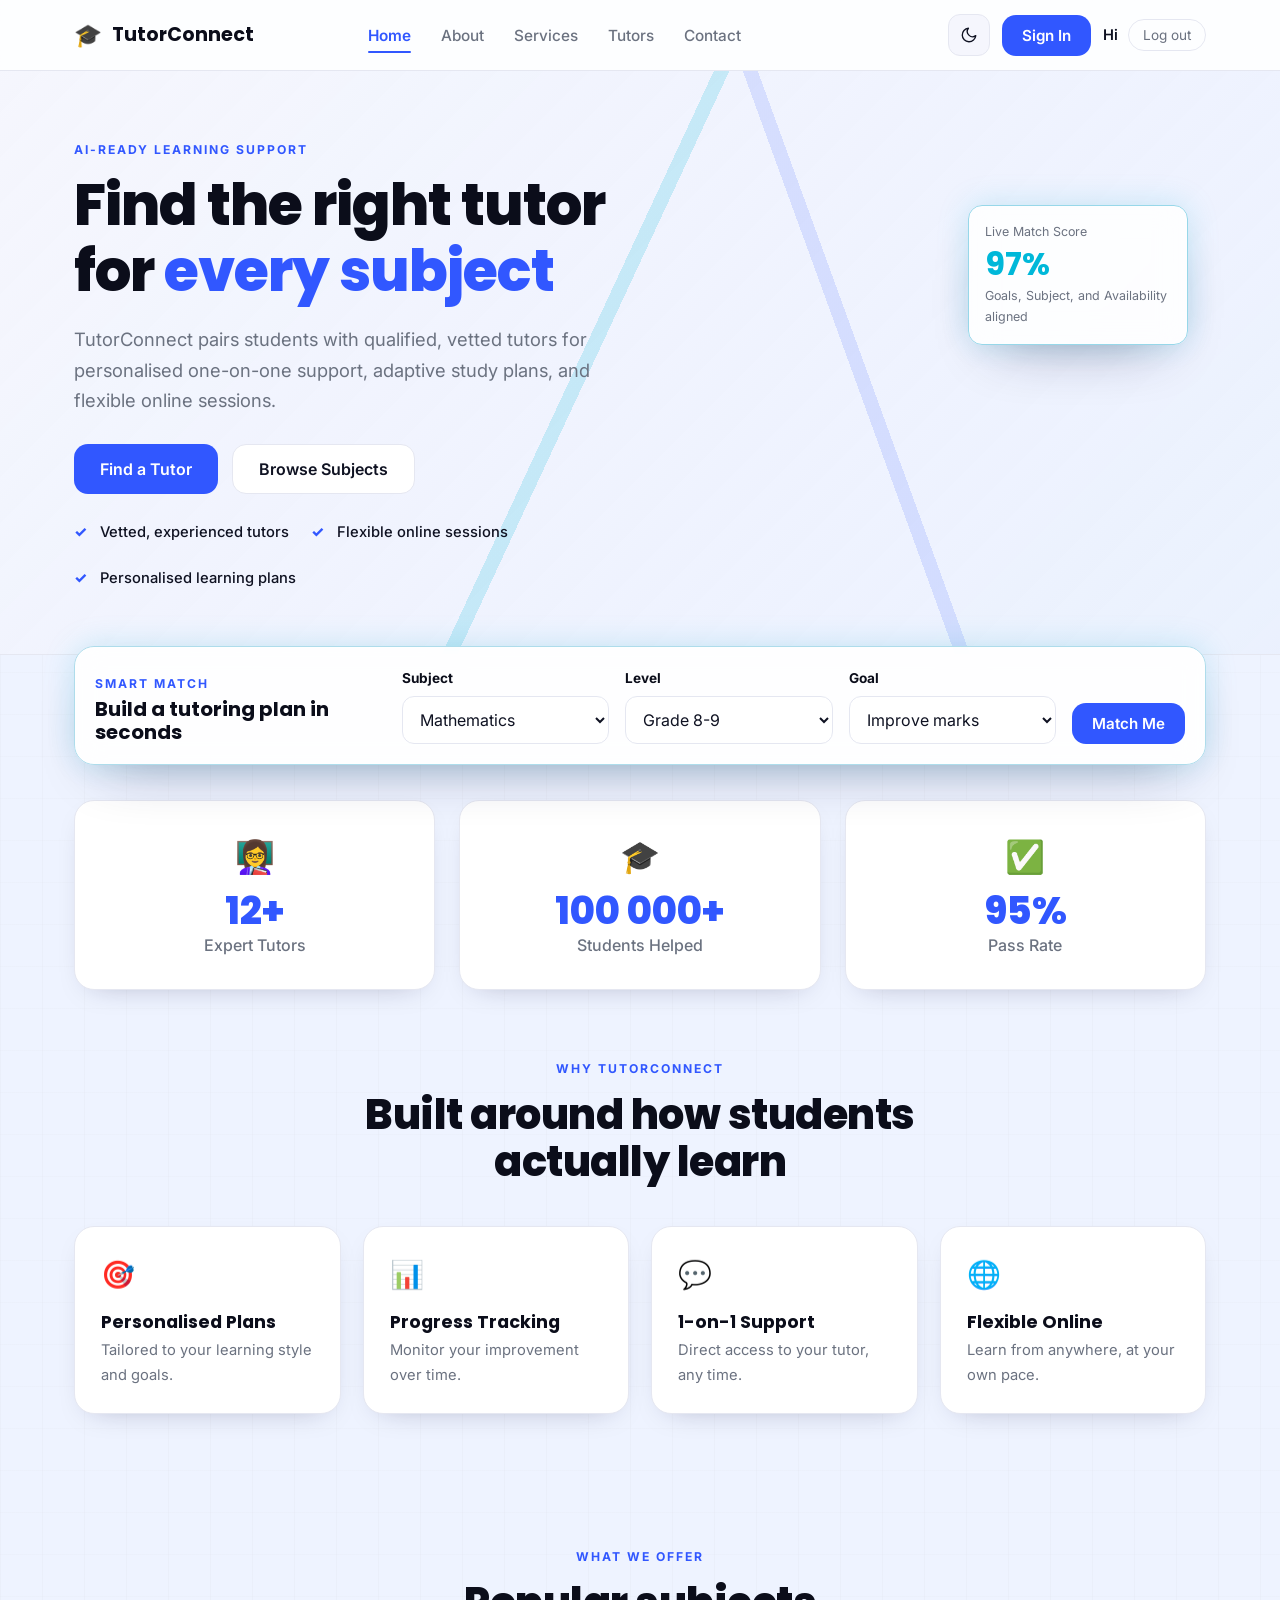
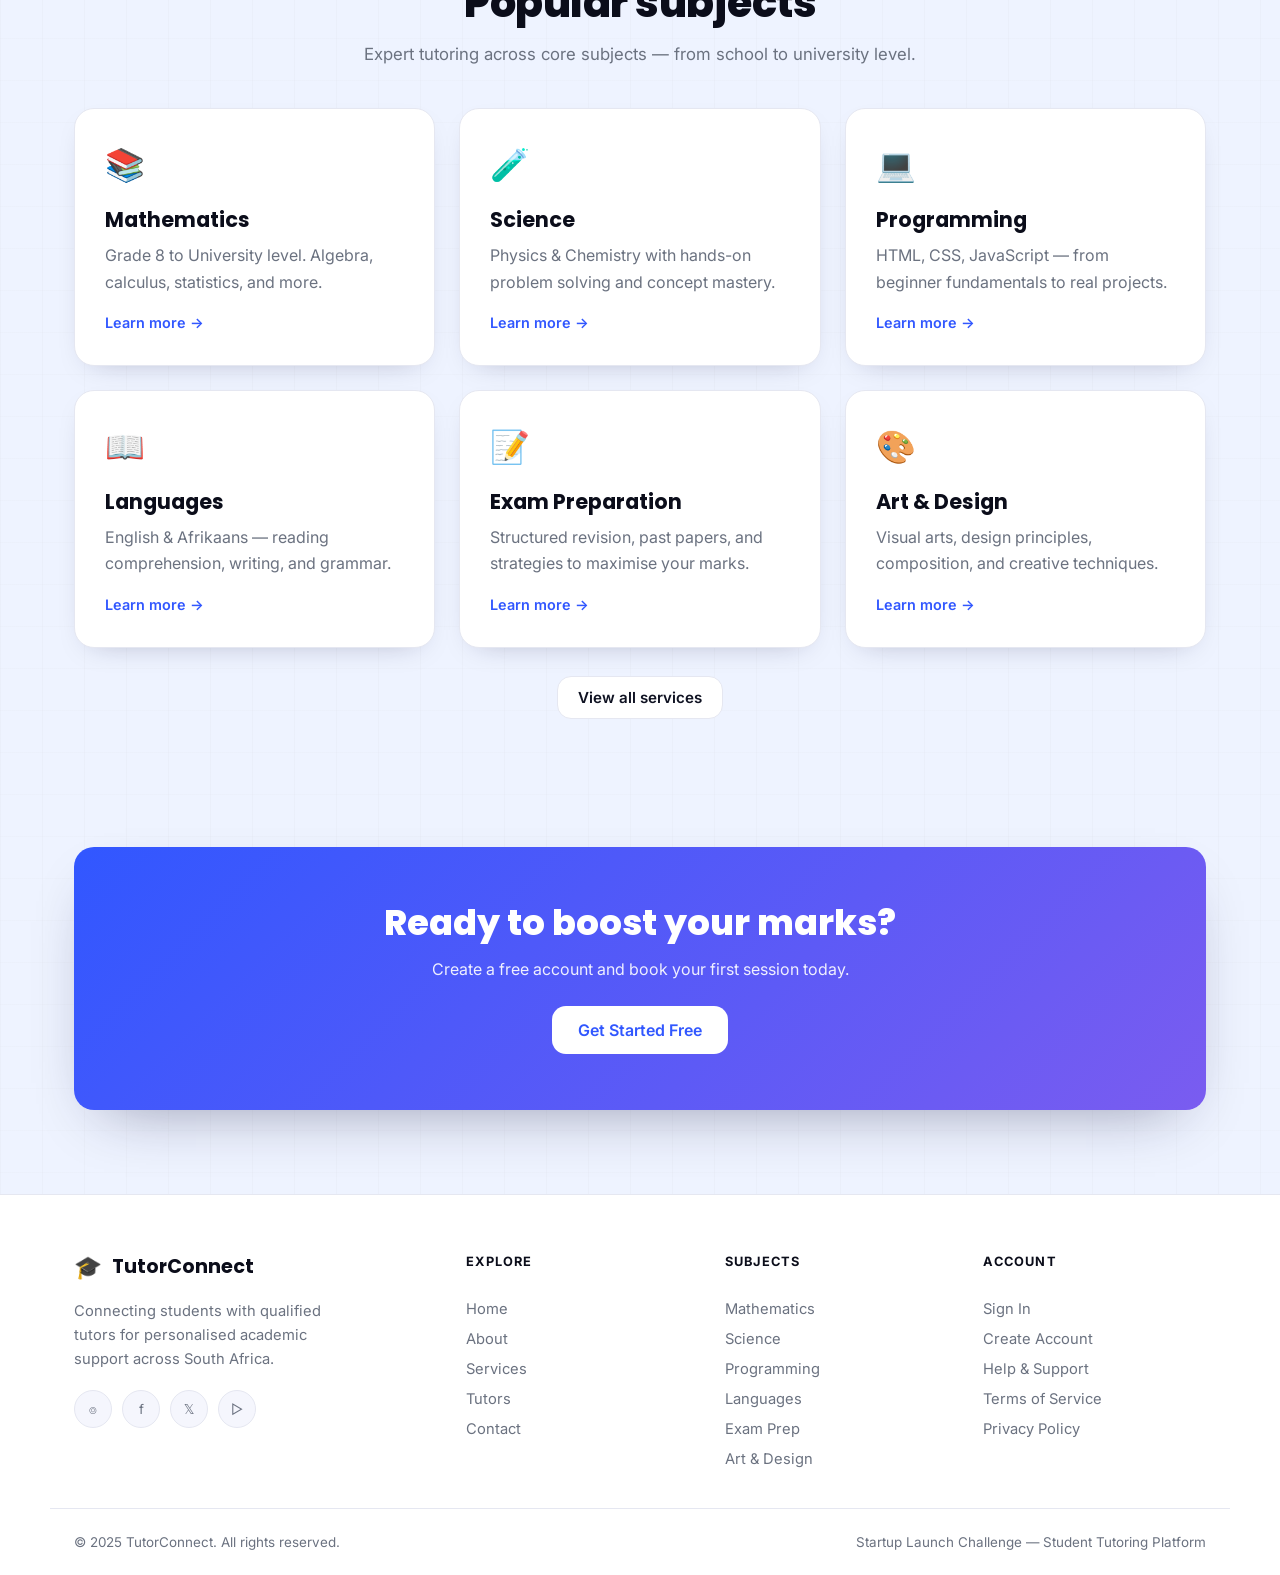
==== commit 7a705ce7: "Merge pull request #9 from imaanabrahams/lelakhe Lelakhe" ====
--- a/index.html
+++ b/index.html
@@ -1,61 +1,694 @@
 <!DOCTYPE html>
-<html lang="en">
+<html lang="en" data-theme="light">
 <head>
-<meta charset="UTF-8">
-<meta name="viewport" content="width=device-width, initial-scale=1.0">
-<title>TutorConnect | Home</title>
-<link rel="preconnect" href="https://fonts.googleapis.com">
-<link href="https://fonts.googleapis.com/css2?family=Poppins:wght@300;400;600;700&display=swap" rel="stylesheet">
-<link rel="stylesheet" href="css/style.css">
+  <meta charset="UTF-8" />
+  <meta name="viewport" content="width=device-width, initial-scale=1.0" />
+  <meta name="description" content="TutorConnect pairs students with qualified, vetted tutors for personalised one-on-one academic support — online and on your schedule." />
+  <title>TutorConnect — Find the Right Tutor for Every Subject</title>
+  <link rel="preconnect" href="https://fonts.googleapis.com" />
+  <link rel="preconnect" href="https://fonts.gstatic.com" crossorigin />
+  <link href="https://fonts.googleapis.com/css2?family=Poppins:wght@500;600;700;800&family=Inter:wght@400;500;600;700&display=swap" rel="stylesheet" />
+  <link rel="stylesheet" href="css/style.css" />
 </head>
 <body>
-<nav>
-    <div class="logo">🎓 TutorConnect</div>
-    <div class="nav-links">
-        <a href="index.html" class="active">Home</a>
-        <a href="about.html">About</a>
-        <a href="services.html">Services</a>
-        <a href="tutors.html">Tutors</a>
-        <a href="contact.html">Contact</a>
-    </div>
-    <button id="darkModeBtn" aria-label="Toggle dark mode">🌙</button>
-</nav>
-
-<section class="hero">
-    <div class="hero-text reveal">
-        <span class="eyebrow">Personalised Online Learning</span>
-        <h1>Learn Smarter. Achieve More.</h1>
-        <p>Connect with qualified tutors and boost your academic success with flexible, reliable support.</p>
-        <a href="tutors.html" class="btn">Find a Tutor</a>
-    </div>
-    <div class="hero-image reveal">
-        <img src="https://i.ibb.co/8D8T7pcs/download-1.jpg" alt="Student learning with a tutor">
-    </div>
+
+  <!-- ===================== NAVIGATION ===================== -->
+  <header class="nav" id="topnav">
+    <div class="nav__inner">
+      <a href="#home" class="brand" data-page="home" aria-label="TutorConnect home">
+        <span class="brand__cap" aria-hidden="true">🎓</span>
+        <span class="brand__name">TutorConnect</span>
+      </a>
+
+      <nav class="nav__links" aria-label="Primary navigation">
+        <button class="nav__link" data-page="home">Home</button>
+        <button class="nav__link" data-page="about">About</button>
+        <button class="nav__link" data-page="services">Services</button>
+        <button class="nav__link" data-page="tutors">Tutors</button>
+        <button class="nav__link" data-page="contact">Contact</button>
+      </nav>
+
+      <div class="nav__actions">
+        <button class="theme-toggle" id="themeToggle" aria-label="Toggle dark mode" title="Toggle theme">
+          <svg class="icon-moon" viewBox="0 0 24 24" width="18" height="18" fill="none" stroke="currentColor" stroke-width="1.8" stroke-linecap="round" stroke-linejoin="round"><path d="M21 12.8A9 9 0 1 1 11.2 3a7 7 0 0 0 9.8 9.8z"/></svg>
+          <svg class="icon-sun" viewBox="0 0 24 24" width="18" height="18" fill="none" stroke="currentColor" stroke-width="1.8" stroke-linecap="round"><circle cx="12" cy="12" r="4"/><path d="M12 2v2M12 20v2M4.9 4.9l1.4 1.4M17.7 17.7l1.4 1.4M2 12h2M20 12h2M4.9 19.1l1.4-1.4M17.7 6.3l1.4-1.4"/></svg>
+        </button>
+      <button class="btn btn--primary nav__signin" data-page="signin">Sign In</button>
+<div class="nav__account" id="navAccount" hidden>
+  <span class="nav__hi" id="navHi">Hi</span>
+  <button class="nav__signout" id="navSignout">Log out</button>
+</div>
+        <button class="nav__burger" id="navBurger" aria-label="Open menu" aria-expanded="false"><span></span><span></span><span></span></button>
+      </div>
+    </div>
+    <nav class="nav__mobile" id="navMobile" aria-label="Mobile navigation">
+      <button class="nav__link" data-page="home">Home</button>
+      <button class="nav__link" data-page="about">About</button>
+      <button class="nav__link" data-page="services">Services</button>
+      <button class="nav__link" data-page="tutors">Tutors</button>
+      <button class="nav__link" data-page="contact">Contact</button>
+      <button class="nav__link" data-page="signin">Sign In</button>
+    </nav>
+  </header>
+
+  <main id="main">
+
+    <!-- ===================== HOME ===================== -->
+    <section class="page" id="page-home">
+      <div class="hero">
+        <div class="container hero__grid">
+          <div class="hero__copy">
+            <span class="eyebrow">AI-ready learning support</span>
+            <h1 class="hero__title">Find the right tutor for <span class="text-primary">every subject</span></h1>
+            <p class="hero__lead">TutorConnect pairs students with qualified, vetted tutors for personalised one-on-one support, adaptive study plans, and flexible online sessions.</p>
+            <div class="hero__cta">
+              <button class="btn btn--primary btn--lg" data-page="tutors">Find a Tutor</button>
+              <button class="btn btn--ghost btn--lg" data-page="services">Browse Subjects</button>
+            </div>
+            <ul class="hero__points">
+              <li>Vetted, experienced tutors</li>
+              <li>Flexible online sessions</li>
+              <li>Personalised learning plans</li>
+            </ul>
+          </div>
+
+          <div class="hero__art">
+            <img src="https://images.unsplash.com/photo-1522202176988-66273c2fd55f?w=900&q=80"
+                 alt="Two students studying together at a laptop" loading="lazy"
+                 onerror="this.style.display='none'" />
+            <div class="orbit-card">
+              <span>Live Match Score</span>
+              <strong id="heroMatchScore">97%</strong>
+              <small>Goals, Subject, and Availability aligned</small>
+            </div>
+          </div>
+        </div>
+      </div>
+       <br>
+      <div class="container quick-match-wrap">
+        <form class="quick-match" id="quickMatchForm">
+          <div class="quick-match__head">
+            <span class="eyebrow">Smart match</span>
+            <h2>Build a tutoring plan in seconds</h2>
+          </div>
+          <label>
+            <span>Subject</span>
+            <select id="matchSubject" aria-label="Choose a subject">
+              <option>Programming</option>
+              <option>Mathematics</option>
+              <option>Science</option>
+              <option>Arts & Design</option>
+              <option>English</option>
+              <option>Afrikaans</option>
+              <option>Exam Preparation</option>
+            </select>
+          </label>
+          <label>
+            <span>Level</span>
+            <select id="matchLevel" aria-label="Choose a level">
+              <option>Grade 8-9</option>
+              <option>Grade 10-12</option>
+              <option>University</option>
+              <option>Beginner</option>
+            </select>
+          </label>
+          <label>
+            <span>Goal</span>
+            <select id="matchGoal" aria-label="Choose a goal">
+              <option>Improve marks</option>
+              <option>Exam preparation</option>
+              <option>Catch up fast</option>
+              <option>Build confidence</option>
+            </select>
+          </label>
+          <button type="submit" class="btn btn--primary">Match Me</button>
+        </form>
+        <div class="match-result" id="matchResult" hidden></div>
+      </div>
+      <br>
+      <!-- stats -->
+       <br>
+       <br>
+      <div class="container">
+        <div class="stats" id="statRow">
+          <div class="stat-card"><span class="stat-card__icon" aria-hidden="true">👩‍🏫</span><span class="stat-card__num" data-count="12" data-suffix="+">12+</span><span class="stat-card__label">Expert Tutors</span></div>
+          <div class="stat-card"><span class="stat-card__icon" aria-hidden="true">🎓</span><span class="stat-card__num" data-count="100000" data-format="space" data-suffix="+">100 000+</span><span class="stat-card__label">Students Helped</span></div>
+          <div class="stat-card"><span class="stat-card__icon" aria-hidden="true">✅</span><span class="stat-card__num" data-count="95" data-suffix="%">95%</span><span class="stat-card__label">Pass Rate</span></div>
+        </div>
+      </div>
+
+      <!-- why -->
+      <div class="container section">
+        <div class="section__head center">
+          <span class="eyebrow">Why TutorConnect</span>
+          <h2 class="section__title">Built around how students actually learn</h2>
+        </div>
+        <div class="features" id="featureGrid"><!-- rendered by JS --></div>
+      </div>
+
+      <!-- subjects preview -->
+      <div class="container section">
+        <div class="section__head center">
+          <span class="eyebrow">What we offer</span>
+          <h2 class="section__title">Popular subjects</h2>
+          <p class="section__sub">Expert tutoring across core subjects — from school to university level.</p>
+        </div>
+        <div class="services" id="homeServices"><!-- rendered by JS --></div>
+        <div class="center" style="margin-top:28px">
+          <button class="btn btn--ghost" data-page="services">View all services</button>
+        </div>
+      </div>
+
+      <!-- CTA band -->
+      <div class="container section">
+        <div class="cta-band">
+          <h2>Ready to boost your marks?</h2>
+          <p>Create a free account and book your first session today.</p>
+          <button class="btn btn--light btn--lg" data-page="signin">Get Started Free</button>
+        </div>
+      </div>
+    </section>
+
+    <!-- ===================== ABOUT ===================== -->
+    <section class="page" id="page-about">
+      <div class="band-soft">
+        <div class="container about">
+          <div class="about__text">
+            <span class="eyebrow">Who we are</span>
+            <h1 class="section__title section__title--xl">About TutorConnect</h1>
+            <p>TutorConnect helps students find reliable tutors for academic support and exam preparation. We connect learners with qualified tutors in various subjects, ensuring personalised learning experiences and improved academic performance.</p>
+            <p>Our mission is to empower students to achieve their academic goals by providing access to experienced tutors who can guide them through their learning journey. We believe every student has the potential to excel with the right support.</p>
+            <p>We focus on creating a safe, supportive, and engaging learning environment where students can build confidence, strengthen their understanding of key concepts, and develop essential study skills.</p>
+            <p>Through innovative technology and dedicated educators, TutorConnect bridges the gap between students and expert tutors, offering flexible online learning, personalised tutoring plans, and progress tracking tailored to each student's needs.</p>
+          </div>
+          <div class="about__cards" id="aboutFeatures"><!-- rendered by JS --></div>
+        </div>
+      </div>
+
+      <div class="container section">
+        <div class="stats stats--plain" id="aboutStats">
+          <div class="stat-card"><span class="stat-card__icon" aria-hidden="true">👩‍🏫</span><span class="stat-card__num">12+</span><span class="stat-card__label">Expert Tutors</span></div>
+          <div class="stat-card"><span class="stat-card__icon" aria-hidden="true">🎓</span><span class="stat-card__num">100 000+</span><span class="stat-card__label">Students Helped</span></div>
+          <div class="stat-card"><span class="stat-card__icon" aria-hidden="true">✅</span><span class="stat-card__num">95%</span><span class="stat-card__label">Pass Rate</span></div>
+        </div>
+      </div>
+
+      <div class="container section">
+        <div class="cta-band">
+          <h2>Want to learn with us?</h2>
+          <p>Browse our tutors and find the perfect match for your subject and level.</p>
+          <button class="btn btn--light btn--lg" data-page="tutors">Find a Tutor</button>
+        </div>
+      </div>
+    </section>
+
+    <!-- ===================== SERVICES ===================== -->
+    <section class="page" id="page-services">
+      <div class="band-soft">
+        <div class="container section">
+          <div class="section__head center">
+            <span class="eyebrow">What we offer</span>
+            <h1 class="section__title section__title--xl">Our Services</h1>
+            <p class="section__sub">Expert tutoring across core subjects — from school to university level.</p>
+          </div>
+          <div class="services" id="servicesGrid"><!-- rendered by JS --></div>
+        </div>
+      </div>
+      <div class="container section">
+        <div class="cta-band">
+          <h2>Not sure which subject to start with?</h2>
+          <p>Send us a message and we'll help you find the right tutor for your goals.</p>
+          <button class="btn btn--light btn--lg" data-page="contact">Contact Us</button>
+        </div>
+      </div>
+    </section>
+
+    <!-- ===================== SUBJECT (dynamic, one per subject) ===================== -->
+    <section class="page" id="page-subject">
+      <div class="band-soft">
+        <div class="container section">
+          <button class="back-link" data-page="services">← All services</button>
+          <div class="subject-hero center">
+            <span class="subject-hero__icon" id="subjectIcon" aria-hidden="true">📚</span>
+            <span class="eyebrow">Subject</span>
+            <h1 class="section__title section__title--xl" id="subjectTitle">Subject</h1>
+            <p class="section__sub" id="subjectTagline"></p>
+          </div>
+        </div>
+      </div>
+
+      <div class="container section">
+        <div class="subject-about card">
+          <h2>What we cover</h2>
+          <p id="subjectAbout"></p>
+          <ul class="topics" id="subjectTopics"></ul>
+        </div>
+      </div>
+
+      <div class="container section">
+        <h2 class="section__title center">Tutors for <span id="subjectTitle2"></span></h2>
+        <p class="tutor-count" id="subjectTutorCount" aria-live="polite"></p>
+        <div class="tutors" id="subjectTutors"></div>
+        <div class="center" style="margin-top:28px">
+          <button class="btn btn--ghost" data-page="tutors">Browse all tutors</button>
+        </div>
+      </div>
+
+      <div class="container section">
+        <div class="cta-band">
+          <h2>Ready to start with <span id="subjectTitle3"></span>?</h2>
+          <p>Book a session or message us and we'll match you with the right tutor.</p>
+          <button class="btn btn--light btn--lg" data-page="contact">Get in Touch</button>
+        </div>
+      </div>
+    </section>
+
+    <!-- ===================== TUTORS ===================== -->
+    <section class="page" id="page-tutors">
+      <div class="container section">
+        <div class="section__head center">
+          <span class="eyebrow">Our team</span>
+          <h1 class="section__title section__title--xl">Find a Tutor</h1>
+          <p class="section__sub">Browse our qualified tutors by name or subject and get started today.</p>
+        </div>
+
+        <!-- search -->
+        <div class="tutor-search">
+          <svg viewBox="0 0 24 24" width="18" height="18" fill="none" stroke="currentColor" stroke-width="1.8"><circle cx="11" cy="11" r="7"/><path d="M21 21l-4-4"/></svg>
+          <input type="search" id="tutorSearch" placeholder="Search by name or subject…" aria-label="Search tutors by name or subject" />
+        </div>
+
+        <!-- subject filter pills -->
+        <div class="pills" id="subjectPills"><!-- rendered by JS --></div>
+
+        <div class="tutor-tools" aria-label="Tutor browsing tools">
+          <label class="select-field">
+            <span>Sort</span>
+            <select id="tutorSort">
+              <option value="recommended">Recommended</option>
+              <option value="rating">Highest rating</option>
+              <option value="reviews">Most reviewed</option>
+              <option value="rate">Lowest rate</option>
+            </select>
+          </label>
+          <label class="toggle-field">
+            <input type="checkbox" id="availableOnly" />
+            <span>Available this week</span>
+          </label>
+        </div>
+
+        <p class="tutor-count" id="tutorCount" aria-live="polite"></p>
+        <div class="tutors" id="tutorGrid"><!-- rendered by JS --></div>
+        <p class="empty-msg" id="tutorEmpty" hidden>No tutors match your search. Try a different name or subject.</p>
+      </div>
+    </section>
+
+    <!-- ===================== CONTACT ===================== -->
+    <section class="page" id="page-contact">
+      <div class="band-soft">
+        <div class="container section contact">
+          <div class="contact__intro">
+            <span class="eyebrow">Get in touch</span>
+            <h1 class="section__title section__title--xl">Contact Us</h1>
+            <p>Have a question or want to find the right tutor for your needs? Send us a message and we'll get back to you within 24 hours.</p>
+            <ul class="contact__list">
+              <li><span class="contact__ico" aria-hidden="true">✉️</span><span><strong>Email</strong>hello@tutorconnect.co.za</span></li>
+              <li><span class="contact__ico" aria-hidden="true">📞</span><span><strong>Phone</strong>+27 21 000 0000</span></li>
+              <li><span class="contact__ico" aria-hidden="true">🕘</span><span><strong>Hours</strong>Mon–Fri, 8am–6pm SAST</span></li>
+            </ul>
+          </div>
+
+          <form class="contact__form card" id="contactForm" novalidate>
+            <div class="field">
+              <label for="cName">Your Name</label>
+              <input id="cName" name="name" type="text" placeholder="Thabo Mokoena" required />
+              <span class="field__error" data-for="cName"></span>
+            </div>
+            <div class="field">
+              <label for="cEmail">Email Address</label>
+              <input id="cEmail" name="email" type="email" placeholder="you@email.com" required />
+              <span class="field__error" data-for="cEmail"></span>
+            </div>
+            <div class="field">
+              <label for="cMsg">Message</label>
+              <textarea id="cMsg" name="message" rows="5" placeholder="Tell us what you need help with…" required></textarea>
+              <span class="field__error" data-for="cMsg"></span>
+            </div>
+            <button type="submit" class="btn btn--primary btn--block btn--lg">Send Message</button>
+            <p class="form__success" id="contactSuccess" hidden>✓ Thanks! Your message has been sent — we'll reply within 24 hours.</p>
+          </form>
+        </div>
+      </div>
+    </section>
+
+    <!-- ===================== TERMS ===================== -->
+    <section class="page" id="page-terms-extra">
+      <div class="container section legal">
+        <button class="back-link" data-page="home">← Back to home</button>
+        <span class="eyebrow">Legal</span>
+        <h1 class="section__title section__title--xl">Terms of Service</h1>
+        <p class="legal__updated">Last updated: 1 January 2025</p>
+        <h2>1. Using TutorConnect</h2>
+        <p>TutorConnect connects students with independent tutors for academic support. By creating an account you confirm that the information you provide is accurate and that you are old enough, or have guardian permission, to use the service.</p>
+        <h2>2. Booking sessions</h2>
+        <p>When you book a session you agree to attend at the scheduled time. Tutors set their own availability and rates, which are shown before you confirm. Cancellations made at least 24 hours in advance are eligible for rescheduling.</p>
+        <h2>3. Conduct</h2>
+        <p>We expect respectful, honest communication between students and tutors. Harassment, abuse, or attempts to arrange payment outside the platform may result in account suspension.</p>
+        <h2>4. Payments &amp; refunds</h2>
+        <p>Session fees are processed securely. If a tutor fails to attend a confirmed session, you are entitled to a full refund or a free rebooking.</p>
+        <h2>5. Changes</h2>
+        <p>We may update these terms from time to time. Significant changes will be communicated by email or an in-app notice. This is a student project demonstration and not a binding legal agreement.</p>
+      </div>
+    </section>
+
+    <!-- ===================== PRIVACY ===================== -->
+    <section class="page" id="page-privacy-extra">
+      <div class="container section legal">
+        <button class="back-link" data-page="home">← Back to home</button>
+        <span class="eyebrow">Legal</span>
+        <h1 class="section__title section__title--xl">Privacy Policy</h1>
+        <p class="legal__updated">Last updated: 1 January 2025</p>
+        <h2>What we collect</h2>
+        <p>We collect the details you give us — your name, email address, and the subjects you're interested in — so we can match you with suitable tutors and contact you about your sessions.</p>
+        <h2>How we use it</h2>
+        <p>Your information is used to operate the platform: creating your account, processing bookings, and improving the service. We never sell your personal data to third parties.</p>
+        <h2>Cookies</h2>
+        <p>We use a small amount of local storage to remember your theme preference (light or dark) and keep you signed in during your visit. You can clear this at any time in your browser settings.</p>
+        <h2>Your choices</h2>
+        <p>You can request a copy of your data or ask us to delete your account by emailing hello@tutorconnect.co.za. This is a student project demonstration; no real personal data is stored on a server.</p>
+      </div>
+    </section>
+
+    <!-- ===================== SIGN IN ===================== -->
+    <section class="page page--active" id="page-signin">
+      <div class="container section auth-wrap">
+        <div class="auth-card card">
+          <div class="auth-card__head">
+            <span class="brand__cap" aria-hidden="true">🎓</span>
+            <h1 id="authTitle">Welcome back</h1>
+            <p id="authSub">Sign in to your TutorConnect account.</p>
+          </div>
+
+          <div class="auth-tabs" id="authTabs">
+            <button class="auth-tab auth-tab--active" data-auth="signin">Sign In</button>
+            <button class="auth-tab" data-auth="create">Create Account</button>
+          </div>
+
+          <form id="authForm" novalidate>
+            <div class="field">
+              <label for="authUser">Username</label>
+              <input id="authUser" type="text" placeholder="Enter any username" autocomplete="username" />
+            </div>
+            <div class="field">
+              <label for="authPass">Password</label>
+              <div class="field__pass">
+                <input id="authPass" type="password" placeholder="Enter any password" autocomplete="current-password" />
+                <button type="button" class="field__eye" id="togglePass" aria-label="Show password">
+                  <svg viewBox="0 0 24 24" width="17" height="17" fill="none" stroke="currentColor" stroke-width="1.7"><path d="M2 12s3.5-7 10-7 10 7 10 7-3.5 7-10 7-10-7-10-7z"/><circle cx="12" cy="12" r="3"/></svg>
+                </button>
+              </div>
+            </div>
+            <button type="submit" class="btn btn--primary btn--block btn--lg" id="authSubmit">Sign In</button>
+            <p class="auth-msg" id="authMsg" hidden></p>
+          </form>
+
+          <p class="auth-note">Demo mode — any username and password will sign you in.</p>
+        </div>
+      </div>
+    </section>
+
+    <!-- ===================== TERMS ===================== -->
+    <section class="page" id="page-terms">
+      <div class="container section legal">
+        <span class="eyebrow">Legal</span>
+        <h1 class="section__title section__title--xl">Terms of Service</h1>
+        <p class="legal__date">Last updated: 1 January 2025</p>
+        <h2>1. Using TutorConnect</h2>
+        <p>By creating an account or booking a session you agree to use TutorConnect for lawful, educational purposes. You are responsible for keeping your login details secure and for the activity on your account.</p>
+        <h2>2. Bookings &amp; sessions</h2>
+        <p>Sessions are arranged between students and independent tutors. Tutors set their own availability. We ask that cancellations are made at least 24 hours before a scheduled session so the slot can be offered to another student.</p>
+        <h2>3. Conduct</h2>
+        <p>We are committed to a safe, supportive learning environment. Harassment, abusive language, or sharing of inappropriate content may result in suspension of your account.</p>
+        <h2>4. Payments</h2>
+        <p>Where payments apply, fees are shown clearly before you confirm a booking. This demo project does not process real payments.</p>
+        <h2>5. Changes</h2>
+        <p>We may update these terms from time to time. Continued use of the platform after changes means you accept the updated terms.</p>
+        <button class="btn btn--ghost" data-page="home" style="margin-top:20px">← Back to home</button>
+      </div>
+    </section>
+
+    <!-- ===================== PRIVACY ===================== -->
+    <section class="page" id="page-privacy">
+      <div class="container section legal">
+        <span class="eyebrow">Legal</span>
+        <h1 class="section__title section__title--xl">Privacy Policy</h1>
+        <p class="legal__date">Last updated: 1 January 2025</p>
+        <h2>What we collect</h2>
+        <p>To match you with tutors we may collect your name, email address, the subjects you're interested in, and your messages to us. We only collect what we need to provide the service.</p>
+        <h2>How we use it</h2>
+        <p>Your information is used to create your account, arrange sessions, respond to enquiries, and improve TutorConnect. We do not sell your personal information to third parties.</p>
+        <h2>Your choices</h2>
+        <p>You can request a copy of your data or ask us to delete your account at any time by contacting <strong>hello@tutorconnect.co.za</strong>.</p>
+        <h2>Cookies</h2>
+        <p>We use local browser storage to remember small preferences such as your light or dark theme. No tracking cookies are used in this project.</p>
+        <button class="btn btn--ghost" data-page="home" style="margin-top:20px">← Back to home</button>
+      </div>
+    </section>
+     <!-- ===================== TESTIMONIALS ===================== -->
+<section class="page" id="page-testimonials">
+  <div class="band-soft">
+    <div class="container section">
+      <div class="section__head center">
+        <span class="eyebrow">What students say</span>
+        <h1 class="section__title section__title--xl">Testimonials</h1>
+        <p class="section__sub">Hear from students who have used TutorConnect.</p>
+      </div>
+
+      <div class="testimonials" id="testimonialsGrid">
+        <div class="testimonial-card card">
+          <img src="https://i.pravatar.cc/80?img=1" alt="Student photo" class="testimonial-card__img" />
+          <p class="testimonial-card__text">"TutorConnect helped me pass my maths exam! My tutor was patient and explained everything clearly."</p>
+          <strong class="testimonial-card__name">Thabo M.</strong>
+          <span class="testimonial-card__subject">Mathematics</span>
+        </div>
+        <div class="testimonial-card card">
+          <img src="https://i.pravatar.cc/80?img=5" alt="Student photo" class="testimonial-card__img" />
+          <p class="testimonial-card__text">"I improved my Python skills in just 3 sessions. Highly recommend the programming tutors!"</p>
+          <strong class="testimonial-card__name">Ayanda K.</strong>
+          <span class="testimonial-card__subject">Programming</span>
+        </div>
+        <div class="testimonial-card card">
+          <img src="https://i.pravatar.cc/80?img=9" alt="Student photo" class="testimonial-card__img" />
+          <p class="testimonial-card__text">"Booking was so easy and my tutor was always on time. Great experience overall!"</p>
+          <strong class="testimonial-card__name">Lerato N.</strong>
+          <span class="testimonial-card__subject">Science</span>
+        </div>
+      </div>
+
+      <!-- Add Your Review -->
+      <div class="review-form-wrap card" style="margin-top:40px; max-width:600px; margin-left:auto; margin-right:auto;">
+        <h3 style="margin-bottom:16px;">⭐ Add Yours!</h3>
+        <form id="reviewForm" novalidate>
+          <div class="field">
+            <label for="reviewName">Your Name</label>
+            <input id="reviewName" type="text" placeholder="e.g. Sipho Dlamini" required />
+          </div>
+          <div class="field">
+            <label for="reviewSubject">Subject</label>
+            <input id="reviewSubject" type="text" placeholder="e.g. Mathematics" required />
+          </div>
+          <div class="field">
+            <label for="reviewText">Your Review</label>
+            <textarea id="reviewText" rows="4" placeholder="Tell us about your experience…" required></textarea>
+          </div>
+          <button type="submit" class="btn btn--primary btn--block">Submit Review</button>
+          <p id="reviewSuccess" hidden style="color:green; margin-top:12px;">✓ Thanks for your review!</p>
+        </form>
+      </div>
+
+      <!-- Log Out -->
+      <div class="center" style="margin-top:40px;">
+        <button class="btn btn--ghost btn--lg" data-page="thankyou">Log Out</button>
+      </div>
+
+    </div>
+  </div>
 </section>
 
-<section class="stats reveal">
-    <div class="card"><h2>12+</h2><p>Expert Tutors</p></div>
-    <div class="card"><h2>100 000+</h2><p>Students Helped</p></div>
-    <div class="card"><h2>95%</h2><p>Pass Rate</p></div>
+<!-- ===================== THANK YOU ===================== -->
+<section class="page" id="page-thankyou">
+  <div class="container section center">
+    <span style="font-size:4rem;">🎓</span>
+    <h1 class="section__title section__title--xl" style="margin-top:16px;">Thank You!</h1>
+    <p class="section__sub">You have been logged out successfully.<br/>We hope to see you again soon on TutorConnect.</p>
+    <div style="margin-top:32px; display:flex; gap:16px; justify-content:center; flex-wrap:wrap;">
+      <button class="btn btn--primary btn--lg" data-page="signin">Sign In Again</button>
+      <button class="btn btn--ghost btn--lg" data-page="home">Back to Home</button>
+    </div>
+  </div>
 </section>
-
-<section class="about section reveal">
-    <h2>About Us</h2>
-    <p>TutorConnect helps students find reliable tutors for academic support and exam preparation. We connect learners with qualified tutors in various subjects, ensuring personalised learning experiences and improved academic performance.</p>
-    <p>Learn more about our mission, values, and team on our <a href="about.html">About Us</a> page.</p>
+<!-- ===================== TESTIMONIALS ===================== -->
+<section class="page" id="page-testimonials">
+  <div class="band-soft">
+    <div class="container section">
+      <div class="section__head center">
+        <span class="eyebrow">What students say</span>
+        <h1 class="section__title section__title--xl">Testimonials</h1>
+        <p class="section__sub">Hear from students who have used TutorConnect.</p>
+      </div>
+
+      <div class="testimonials" id="testimonialsGrid">
+        <div class="testimonial-card card">
+          <img src="https://i.pravatar.cc/80?img=1" alt="Student photo" class="testimonial-card__img" />
+          <p class="testimonial-card__text">"TutorConnect helped me pass my maths exam! My tutor was patient and explained everything clearly."</p>
+          <strong class="testimonial-card__name">Thabo M.</strong>
+          <span class="testimonial-card__subject">Mathematics</span>
+        </div>
+        <div class="testimonial-card card">
+          <img src="https://i.pravatar.cc/80?img=5" alt="Student photo" class="testimonial-card__img" />
+          <p class="testimonial-card__text">"I improved my Python skills in just 3 sessions. Highly recommend the programming tutors!"</p>
+          <strong class="testimonial-card__name">Ayanda K.</strong>
+          <span class="testimonial-card__subject">Programming</span>
+        </div>
+        <div class="testimonial-card card">
+          <img src="https://i.pravatar.cc/80?img=9" alt="Student photo" class="testimonial-card__img" />
+          <p class="testimonial-card__text">"Booking was so easy and my tutor was always on time. Great experience overall!"</p>
+          <strong class="testimonial-card__name">Lerato N.</strong>
+          <span class="testimonial-card__subject">Science</span>
+        </div>
+      </div>
+
+      <!-- Add Yours form -->
+      <div class="review-form-wrap card" style="margin-top:40px; max-width:600px; margin-left:auto; margin-right:auto;">
+        <h3 style="margin-bottom:16px;">⭐ Add Yours!</h3>
+        <form id="reviewForm" novalidate>
+          <div class="field">
+            <label for="reviewName">Your Name</label>
+            <input id="reviewName" type="text" placeholder="e.g. Sipho Dlamini" required />
+          </div>
+          <div class="field">
+            <label for="reviewSubject">Subject</label>
+            <input id="reviewSubject" type="text" placeholder="e.g. Mathematics" required />
+          </div>
+          <div class="field">
+            <label for="reviewText">Your Review</label>
+            <textarea id="reviewText" rows="4" placeholder="Tell us about your experience…" required></textarea>
+          </div>
+          <button type="submit" class="btn btn--primary btn--block">Submit Review</button>
+          <p id="reviewSuccess" hidden style="color:green; margin-top:12px;">✓ Thanks for your review!</p>
+        </form>
+      </div>
+
+      <!-- Log Out button — hidden until review is submitted -->
+      <div class="center" style="margin-top:40px;">
+        <button id="testimonialLogout" class="btn btn--ghost btn--lg" data-page="thankyou" hidden>Sign Out</button>
+      </div>
+
+    </div>
+  </div>
 </section>
 
-<section class="section reveal">
-    <h2>Our Services</h2>
-    <p>We offer tutoring in mathematics, science, programming, languages, exam preparation, art, and design. Our tutors provide support that is clear, friendly, and tailored to each student.</p>
-    <div class="service-grid">
-        <div class="card"><h3>📘 Homework Help</h3><p>Step-by-step academic support.</p></div>
-        <div class="card"><h3>🧪 Exam Prep</h3><p>Study plans and revision guidance.</p></div>
-        <div class="card"><h3>💻 Programming</h3><p>HTML, CSS, JavaScript and coding basics.</p></div>
-    </div>
+<!-- ===================== THANK YOU ===================== -->
+<section class="page" id="page-thankyou">
+  <div class="container section center">
+    <span style="font-size:4rem;">🎓</span>
+    <h1 class="section__title section__title--xl" style="margin-top:16px;">Thank You!</h1>
+    <p class="section__sub">You have been logged out successfully.<br/>We hope to see you again soon on TutorConnect.</p>
+    <div style="margin-top:32px; display:flex; gap:16px; justify-content:center; flex-wrap:wrap;">
+      <button class="btn btn--primary nav__signin" data-page="signin" id="navSigninBtn">Sign In</button>
+      <button class="btn btn--ghost btn--lg" data-page="home">Back to Home</button>
+    </div>
+  </div>
 </section>
 
-<footer><p>© 2026 TutorConnect. All rights reserved.</p></footer>
-<script src="js/script.js"></script>
+  </main>
+
+  <!-- ===================== FOOTER ===================== -->
+  <footer class="footer" id="footer">
+    <div class="container footer__inner">
+      <div class="footer__brand">
+        <a href="#home" class="brand" data-page="home"><span class="brand__cap" aria-hidden="true">🎓</span><span class="brand__name">TutorConnect</span></a>
+        <p>Connecting students with qualified tutors for personalised academic support across South Africa.</p>
+        <div class="footer__social">
+          <button aria-label="Instagram" data-social="Instagram">⌾</button>
+          <button aria-label="Facebook" data-social="Facebook">f</button>
+          <button aria-label="X" data-social="X">𝕏</button>
+          <button aria-label="YouTube" data-social="YouTube">▷</button>
+        </div>
+      </div>
+
+      <nav class="footer__col" aria-label="Explore">
+        <span class="footer__head">Explore</span>
+        <button class="footer__link" data-page="home">Home</button>
+        <button class="footer__link" data-page="about">About</button>
+        <button class="footer__link" data-page="services">Services</button>
+        <button class="footer__link" data-page="tutors">Tutors</button>
+        <button class="footer__link" data-page="contact">Contact</button>
+      </nav>
+
+      <nav class="footer__col" aria-label="Subjects">
+        <span class="footer__head">Subjects</span>
+        <button class="footer__link" data-open-subject="Mathematics">Mathematics</button>
+        <button class="footer__link" data-open-subject="Science">Science</button>
+        <button class="footer__link" data-open-subject="Programming">Programming</button>
+        <button class="footer__link" data-open-subject="Languages">Languages</button>
+        <button class="footer__link" data-open-subject="Exam Preparation">Exam Prep</button>
+        <button class="footer__link" data-open-subject="Art &amp; Design">Art &amp; Design</button>
+      </nav>
+
+      <nav class="footer__col" aria-label="Account">
+        <span class="footer__head">Account</span>
+        <button class="footer__link" data-page="signin">Sign In</button>
+        <button class="footer__link" data-page="signin" data-authmode="create">Create Account</button>
+        <button class="footer__link" data-page="contact">Help &amp; Support</button>
+        <button class="footer__link" data-page="terms">Terms of Service</button>
+        <button class="footer__link" data-page="privacy">Privacy Policy</button>
+      </nav>
+    </div>
+    <div class="container footer__bottom">
+      <span>©️ 2025 TutorConnect. All rights reserved.</span>
+      <span>Startup Launch Challenge — Student Tutoring Platform</span>
+    </div>
+  </footer>
+
+  <!-- toast -->
+  <div class="toast" id="toast" hidden></div>
+
+  <div class="modal" id="bookingModal" hidden>
+    <div class="modal__panel" role="dialog" aria-modal="true" aria-labelledby="bookingTitle">
+      <button class="modal__close" id="bookingClose" aria-label="Close booking dialog">x</button>
+      <span class="eyebrow">Session request</span>
+      <h2 id="bookingTitle">Book a tutor</h2>
+      <p id="bookingIntro"></p>
+      <form id="bookingForm" class="booking-form">
+        <label>
+          <span>Preferred day</span>
+          <select id="bookingDay">
+            <option>Monday</option>
+            <option>Tuesday</option>
+            <option>Wednesday</option>
+            <option>Thursday</option>
+            <option>Friday</option>
+            <option>Saturday</option>
+          </select>
+        </label>
+        <label>
+          <span>Session length</span>
+          <select id="bookingLength">
+            <option>45 minutes</option>
+            <option>60 minutes</option>
+            <option>90 minutes</option>
+          </select>
+        </label>
+        <label>
+          <span>What should the tutor focus on?</span>
+          <textarea id="bookingNotes" rows="4" placeholder="Example: calculus revision, past paper questions, confidence with basics"></textarea>
+        </label>
+        <button type="submit" class="btn btn--primary btn--block">Send Request</button>
+      </form>
+    </div>
+  </div>
+
+  <script src="css/js/script.js"></script>
 </body>
-</html>
+</html>
--- a/css/style.css
+++ b/css/style.css
@@ -1,429 +1,608 @@
-/* =========================
-   GLOBAL STYLES
-========================= */
-*{
-    margin:0;
-    padding:0;
-    box-sizing:border-box;
-}
-
-:root{
-    --bg:#f8fafc;
-    --surface:#ffffff;
-    --text:#0f172a;
-    --muted:#64748b;
-    --primary:#2563eb;
-    --primary-dark:#1d4ed8;
-    --border:#dbe4f0;
-    --shadow:0 15px 35px rgba(15,23,42,.10);
-}
-
-body{
-    font-family:'Poppins',sans-serif;
-    background:var(--bg);
-    color:var(--text);
-    line-height:1.7;
-}
-
-body,
-nav,
-.card,
-section,
-footer,
-input,
-textarea,
-button,
-a,
-h1,
-h2,
-h3,
-p{
-    transition:all .3s ease;
-}
-
-a{
-    color:var(--primary);
-    text-decoration:none;
-    font-weight:600;
-}
-
-/* =========================
+/* ============================================================
+   TutorConnect — Stylesheet
+   Headings: Poppins · Body: Inter
+   ============================================================ */
+
+/* ---------- THEME TOKENS ---------- */
+:root {
+  --primary:    #3157ff;
+  --primary-d:  #203fd1;
+  --primary-sft:#e7efff;
+  --accent:     #00b8d9;
+  --success:    #20b486;
+  --bg:         #eef3ff;
+  --surface:    #ffffff;
+  --surface-2:  #f5f6fd;
+  --text:       #0f1222;
+  --heading:    #0b0d1a;
+  --muted:      #6b7280;
+  --border:     #e5e7f1;
+  --star:       #f5b50a;
+  --ring:       rgba(91,63,228,.20);
+  --shadow:     0 10px 30px -18px rgba(20,20,60,.35);
+  --shadow-lg:  0 24px 60px -30px rgba(20,20,60,.45);
+  --glow:       0 0 32px rgba(0,184,217,.18);
+
+  --font-head: "Poppins", system-ui, sans-serif;
+  --font-body: "Inter", system-ui, sans-serif;
+  --maxw: 1180px;
+  --nav-h: 70px;
+  --r-sm: 10px; --r-md: 14px; --r-lg: 20px; --r-pill: 999px;
+}
+
+[data-theme="dark"] {
+  --primary:    #7c8cff;
+  --primary-d:  #5d6df1;
+  --primary-sft:#182044;
+  --accent:     #38d5ff;
+  --success:    #3ce0a6;
+  --bg:         #090b12;
+  --surface:    #111622;
+  --surface-2:  #151d2c;
+  --text:       #e7e9f2;
+  --heading:    #f4f5fb;
+  --muted:      #99a0b3;
+  --border:     #262a39;
+  --star:       #f5b50a;
+  --ring:       rgba(129,105,255,.28);
+  --shadow:     0 10px 30px -18px rgba(0,0,0,.6);
+  --shadow-lg:  0 24px 60px -28px rgba(0,0,0,.7);
+  --glow:       0 0 42px rgba(56,213,255,.18);
+}
+
+/* ---------- RESET ---------- */
+* { box-sizing: border-box; margin: 0; padding: 0; }
+html { scroll-behavior: smooth; }
+body {
+  background:
+    linear-gradient(90deg, color-mix(in srgb, var(--border) 32%, transparent) 1px, transparent 1px),
+    linear-gradient(180deg, color-mix(in srgb, var(--border) 26%, transparent) 1px, transparent 1px),
+    var(--bg);
+  background-size: 42px 42px;
+  color: var(--text);
+  font-family: var(--font-body);
+  font-size: 16px;
+  line-height: 1.65;
+  -webkit-font-smoothing: antialiased;
+  transition: background .3s ease, color .3s ease;
+}
+img { max-width: 100%; display: block; }
+button { font-family: inherit; cursor: pointer; border: none; background: none; color: inherit; }
+input, textarea, select { font-family: inherit; font-size: 1rem; }
+a { color: inherit; text-decoration: none; }
+h1, h2, h3, h4 { font-family: var(--font-head); color: var(--heading); line-height: 1.15; }
+::selection { background: var(--primary); color: #fff; }
+
+.container { max-width: var(--maxw); margin: 0 auto; padding: 0 24px; }
+.section { padding: 64px 24px; }
+.center { text-align: center; }
+.text-primary { color: var(--primary); }
+.eyebrow {
+  font-family: var(--font-body); font-weight: 700; text-transform: uppercase;
+  letter-spacing: 2px; font-size: .76rem; color: var(--primary); display: inline-block; margin-bottom: 12px;
+}
+.section__head { max-width: 620px; margin: 0 auto 40px; }
+.section__head.center { text-align: center; }
+.section__title { font-size: clamp(1.9rem, 4vw, 2.6rem); font-weight: 800; letter-spacing: -.5px; }
+.section__title--xl { font-size: clamp(2.2rem, 5vw, 3.2rem); }
+.section__sub { color: var(--muted); margin-top: 14px; font-size: 1.05rem; }
+
+/* ============================================================
    NAVIGATION
-========================= */
-nav{
-    width:100%;
-    display:flex;
-    justify-content:space-between;
-    align-items:center;
-    gap:25px;
-    padding:18px 8%;
-    background:rgba(255,255,255,.92);
-    backdrop-filter:blur(14px);
-    box-shadow:0 4px 18px rgba(15,23,42,.08);
-    position:sticky;
-    top:0;
-    z-index:1000;
-}
-
-.logo{
-    font-size:1.45rem;
-    font-weight:700;
-    color:var(--primary);
-    white-space:nowrap;
-}
-
-.nav-links{
-    display:flex;
-    align-items:center;
-    justify-content:center;
-    gap:24px;
-    flex-wrap:wrap;
-}
-
-.nav-links a{
-    color:#334155;
-    font-size:.96rem;
-    position:relative;
-}
-
-.nav-links a::after{
-    content:"";
-    position:absolute;
-    left:0;
-    bottom:-6px;
-    width:0;
-    height:3px;
-    background:var(--primary);
-    border-radius:999px;
-    transition:.3s;
-}
-
-.nav-links a:hover,
-.nav-links a.active{
-    color:var(--primary);
-}
-
-.nav-links a:hover::after,
-.nav-links a.active::after{
-    width:100%;
-}
-
-#darkModeBtn{
-    width:42px;
-    height:42px;
-    border:none;
-    border-radius:50%;
-    background:var(--primary);
-    color:#fff;
-    cursor:pointer;
-    font-size:1.05rem;
-    box-shadow:0 8px 20px rgba(37,99,235,.25);
-}
-
-#darkModeBtn:hover{
-    transform:translateY(-3px) rotate(10deg);
-    background:var(--primary-dark);
-}
-
-/* =========================
-   HERO
-========================= */
-.hero{
-    display:flex;
-    align-items:center;
-    justify-content:space-between;
-    gap:60px;
-    min-height:85vh;
-    padding:80px 8%;
-    background:linear-gradient(135deg,#eff6ff 0%,#f8fafc 55%,#e0f2fe 100%);
-}
-
-.hero-text{
-    flex:1;
-}
-
-.eyebrow{
-    display:inline-block;
-    background:#dbeafe;
-    color:var(--primary);
-    padding:8px 16px;
-    border-radius:999px;
-    font-weight:700;
-    margin-bottom:18px;
-}
-
-.hero-text h1{
-    font-size:clamp(2.4rem,5vw,4.3rem);
-    line-height:1.1;
-    margin-bottom:20px;
-}
-
-.hero-text p{
-    color:var(--muted);
-    max-width:560px;
-    font-size:1.08rem;
-    margin-bottom:28px;
-}
-
-.btn,
-.hero-text button,
-#contactForm button{
-    display:inline-block;
-    background:var(--primary);
-    color:#fff;
-    border:none;
-    padding:14px 28px;
-    border-radius:12px;
-    font-size:1rem;
-    cursor:pointer;
-    font-weight:700;
-    box-shadow:0 12px 28px rgba(37,99,235,.25);
-}
-
-.btn:hover,
-.hero-text button:hover,
-#contactForm button:hover{
-    background:var(--primary-dark);
-    transform:translateY(-4px);
-}
-
-.hero-image{
-    flex:1;
-    text-align:center;
-}
-
-.hero-image img{
-    width:100%;
-    max-width:520px;
-    border-radius:24px;
-    box-shadow:var(--shadow);
-}
-
-/* =========================
-   SECTIONS
-========================= */
-.section,
-.about{
-    padding:80px 8%;
-}
-
-.page-header{
-    padding:90px 8%;
-    text-align:center;
-    background:linear-gradient(135deg,#dbeafe,#f8fafc);
-}
-
-.page-header h1,
-.section h2,
-.about h2{
-    font-size:clamp(2rem,4vw,3rem);
-    text-align:center;
-    margin-bottom:18px;
-}
-
-.page-header p,
-.section > p,
-.about p{
-    max-width:1000px;
-    margin:0 auto 18px;
-    text-align:center;
-    color:var(--muted);
-}
-
-.stats{
-    display:grid;
-    grid-template-columns:repeat(auto-fit,minmax(230px,1fr));
-    gap:24px;
-    padding:60px 8%;
-}
-
-.service-grid,
-#tutorContainer{
-    display:grid;
-    grid-template-columns:repeat(auto-fit,minmax(250px,1fr));
-    gap:24px;
-    margin-top:35px;
-}
-
-.card{
-    background:var(--surface);
-    padding:30px;
-    border-radius:20px;
-    box-shadow:var(--shadow);
-    border:1px solid var(--border);
-}
-
-.card:hover{
-    transform:translateY(-8px);
-}
-
-.card h2{
-    font-size:2.5rem;
-    color:var(--primary);
-    text-align:center;
-}
-
-.card h3{
-    margin-bottom:10px;
-    color:var(--text);
-}
-
-.card p{
-    color:var(--muted);
-}
-
-/* =========================
+   ============================================================ */
+.nav {
+  position: sticky; top: 0; z-index: 50;
+  background: color-mix(in srgb, var(--surface) 88%, transparent);
+  backdrop-filter: blur(12px);
+  border-bottom: 1px solid var(--border);
+}
+.nav__inner { max-width: var(--maxw); margin: 0 auto; height: var(--nav-h); display: flex; align-items: center; gap: 20px; padding: 0 24px; }
+.brand { display: inline-flex; align-items: center; gap: 10px; }
+.brand__cap { font-size: 1.4rem; line-height: 1; }
+.brand__name { font-family: var(--font-head); font-weight: 700; font-size: 1.2rem; color: var(--heading); }
+.nav__links { display: flex; gap: 30px; margin: 0 auto; }
+.nav__link { font-size: .96rem; font-weight: 500; color: var(--muted); position: relative; padding: 6px 0; transition: color .2s; }
+.nav__link:hover { color: var(--text); }
+.nav__link.is-active { color: var(--primary); font-weight: 600; }
+.nav__link.is-active::after { content: ""; position: absolute; left: 0; right: 0; bottom: -2px; height: 2px; background: var(--primary); border-radius: 2px; }
+.nav__actions { display: flex; align-items: center; gap: 12px; margin-left: auto; }
+
+.theme-toggle { width: 42px; height: 42px; border-radius: 12px; background: var(--surface-2); border: 1px solid var(--border); display: grid; place-items: center; color: var(--text); transition: background .2s, transform .3s; }
+.theme-toggle:hover { transform: rotate(12deg); }
+.icon-sun { display: none; }
+[data-theme="dark"] .icon-moon { display: none; }
+[data-theme="dark"] .icon-sun { display: block; }
+
+.nav__account { display: flex; align-items: center; gap: 10px; }
+.nav__avatar { width: 34px; height: 34px; border-radius: 50%; background: var(--primary); color: #fff; display: grid; place-items: center; font-weight: 700; font-size: .85rem; }
+.nav__hi { font-size: .92rem; font-weight: 600; color: var(--text); }
+.nav__signout { font-size: .85rem; color: var(--muted); border: 1px solid var(--border); border-radius: var(--r-pill); padding: 7px 14px; transition: .2s; }
+.nav__signout:hover { color: var(--primary); border-color: var(--primary); }
+
+.nav__burger { display: none; flex-direction: column; gap: 4px; padding: 8px; }
+.nav__burger span { width: 22px; height: 2px; background: var(--text); border-radius: 2px; transition: .25s; }
+.nav__mobile { display: none; flex-direction: column; padding: 8px 24px 16px; border-top: 1px solid var(--border); background: var(--surface); }
+.nav__mobile .nav__link { text-align: left; padding: 13px 0; border-bottom: 1px solid var(--border); }
+.nav__mobile.is-open { display: flex; }
+
+/* ============================================================
+   BUTTONS
+   ============================================================ */
+.btn { display: inline-flex; align-items: center; justify-content: center; gap: 8px; font-weight: 600; font-size: .95rem; padding: 11px 20px; border-radius: var(--r-md); transition: transform .12s, background .2s, box-shadow .2s; white-space: nowrap; }
+.btn:active { transform: translateY(1px); }
+.btn--primary { background: var(--primary); color: #fff; }
+.btn--primary:hover { background: var(--primary-d); }
+.btn--ghost { background: var(--surface); color: var(--text); border: 1px solid var(--border); }
+.btn--ghost:hover { border-color: var(--primary); color: var(--primary); }
+.btn--light { background: #fff; color: var(--primary); }
+.btn--light:hover { background: #f0eefe; }
+.btn--lg { padding: 14px 26px; font-size: 1rem; }
+.btn--block { width: 100%; }
+
+/* ============================================================
+   PAGE ROUTING
+   ============================================================ */
+.page { display: none; }
+.page--active { display: block; animation: fade .3s ease; }
+@keyframes fade { from { opacity: 0; transform: translateY(8px); } to { opacity: 1; transform: none; } }
+
+.band-soft { background: var(--surface-2); border-block: 1px solid var(--border); }
+
+/* ============================================================
+   HERO (Home)
+   ============================================================ */
+.hero {
+  position: relative;
+  overflow: hidden;
+  background:
+    linear-gradient(135deg, color-mix(in srgb, var(--surface-2) 88%, transparent), color-mix(in srgb, var(--primary-sft) 72%, transparent)),
+    var(--surface-2);
+  border-bottom: 1px solid var(--border);
+}
+.hero::before {
+  content: "";
+  position: absolute;
+  inset: 0;
+  background:
+    linear-gradient(115deg, transparent 0 46%, color-mix(in srgb, var(--accent) 18%, transparent) 46% 47%, transparent 47%),
+    linear-gradient(70deg, transparent 0 64%, color-mix(in srgb, var(--primary) 14%, transparent) 64% 65%, transparent 65%);
+  pointer-events: none;
+}
+.hero__grid { display: grid; grid-template-columns: 1.05fr .95fr; gap: 48px; align-items: center; padding: 64px 24px; }
+.hero__copy, .hero__art { position: relative; z-index: 1; }
+.hero__title { font-size: clamp(2.3rem, 5vw, 3.6rem); font-weight: 800; letter-spacing: -1px; }
+.hero__lead { color: var(--muted); font-size: 1.15rem; margin: 20px 0 28px; max-width: 46ch; }
+.hero__cta { display: flex; gap: 14px; flex-wrap: wrap; }
+.hero__points { list-style: none; display: flex; gap: 22px; flex-wrap: wrap; margin-top: 26px; }
+.hero__points li { position: relative; padding-left: 26px; color: var(--text); font-size: .92rem; font-weight: 500; }
+.hero__points li::before { content: "✓"; position: absolute; left: 0; color: var(--primary); font-weight: 800; }
+.hero__art { isolation: isolate; }
+.hero__art img {
+  width: 100%;
+  border-radius: var(--r-lg);
+  border: 1px solid color-mix(in srgb, var(--accent) 30%, var(--border));
+  box-shadow: var(--shadow-lg), var(--glow);
+  aspect-ratio: 4/3;
+  object-fit: cover;
+  background: var(--surface-2);
+}
+.orbit-card {
+  position: absolute;
+  right: 18px;
+  bottom: 18px;
+  width: min(220px, calc(100% - 36px));
+  padding: 16px;
+  border-radius: 14px;
+  background: color-mix(in srgb, var(--surface) 86%, transparent);
+  border: 1px solid color-mix(in srgb, var(--accent) 34%, var(--border));
+  box-shadow: var(--shadow-lg), var(--glow);
+  backdrop-filter: blur(14px);
+}
+.orbit-card span, .orbit-card small { display: block; color: var(--muted); font-size: .78rem; }
+.orbit-card strong { display: block; color: var(--accent); font-family: var(--font-head); font-size: 2rem; line-height: 1; margin: 6px 0; }
+
+.quick-match-wrap { margin-top: -36px; position: relative; z-index: 3; }
+.quick-match {
+  display: grid;
+  grid-template-columns: 1.4fr repeat(3, 1fr) auto;
+  gap: 16px;
+  align-items: end;
+  background: color-mix(in srgb, var(--surface) 92%, transparent);
+  border: 1px solid color-mix(in srgb, var(--accent) 24%, var(--border));
+  border-radius: var(--r-lg);
+  box-shadow: var(--shadow-lg), var(--glow);
+  padding: 20px;
+  backdrop-filter: blur(14px);
+}
+.quick-match__head h2 { font-size: 1.25rem; }
+.quick-match .eyebrow { margin-bottom: 4px; }
+.quick-match label, .booking-form label, .select-field {
+  display: grid;
+  gap: 7px;
+  color: var(--heading);
+  font-weight: 700;
+  font-size: .85rem;
+}
+.quick-match select, .booking-form select, .booking-form textarea, .select-field select {
+  width: 100%;
+  border: 1px solid var(--border);
+  border-radius: 12px;
+  background: var(--surface);
+  color: var(--text);
+  padding: 12px 13px;
+  outline: none;
+}
+.quick-match select:focus, .booking-form select:focus, .booking-form textarea:focus, .select-field select:focus {
+  border-color: var(--primary);
+  box-shadow: 0 0 0 4px var(--ring);
+}
+.match-result {
+  margin: 16px auto 0;
+  max-width: 820px;
+  background: var(--surface);
+  border: 1px solid var(--border);
+  border-radius: var(--r-lg);
+  padding: 18px;
+  box-shadow: var(--shadow);
+}
+.match-result strong { color: var(--primary); }
+.match-result .btn { margin-top: 12px; }
+
+/* ============================================================
+   STATS
+   ============================================================ */
+.stats { display: grid; grid-template-columns: repeat(3, 1fr); gap: 24px; margin-top: -44px; position: relative; z-index: 2; }
+.stats--plain { margin-top: 0; }
+.stat-card { background: var(--surface); border: 1px solid var(--border); border-radius: var(--r-lg); padding: 30px 20px; text-align: center; box-shadow: var(--shadow); }
+.stat-card__icon { font-size: 2rem; display: block; margin-bottom: 6px; }
+.stat-card__num { display: block; font-family: var(--font-head); font-weight: 800; font-size: 2.4rem; color: var(--primary); line-height: 1.1; }
+.stat-card__label { color: var(--muted); font-weight: 500; }
+
+/* ============================================================
+   FEATURE CARDS (Why / About)
+   ============================================================ */
+.features { display: grid; grid-template-columns: repeat(4, 1fr); gap: 22px; }
+.feature { background: var(--surface); border: 1px solid var(--border); border-radius: var(--r-lg); padding: 26px; box-shadow: var(--shadow); transition: transform .2s, box-shadow .2s; }
+.feature:hover { transform: translateY(-4px); box-shadow: var(--shadow-lg); }
+.feature__icon { font-size: 1.7rem; display: block; margin-bottom: 14px; }
+.feature h3 { font-size: 1.1rem; font-weight: 700; margin-bottom: 6px; }
+.feature p { color: var(--muted); font-size: .92rem; }
+
+/* ============================================================
+   SERVICES
+   ============================================================ */
+.services { display: grid; grid-template-columns: repeat(3, 1fr); gap: 24px; }
+.service { background: var(--surface); border: 1px solid var(--border); border-radius: var(--r-lg); padding: 30px; box-shadow: var(--shadow); transition: transform .2s, box-shadow .2s, border-color .2s; }
+.service:hover { transform: translateY(-4px); box-shadow: var(--shadow-lg); border-color: var(--primary); }
+.service__icon { font-size: 2rem; display: block; margin-bottom: 16px; }
+.service h3 { font-size: 1.3rem; font-weight: 700; margin-bottom: 10px; }
+.service p { color: var(--muted); }
+
+/* ============================================================
    TUTORS
-========================= */
-#searchInput{
-    width:100%;
-    max-width:520px;
-    display:block;
-    margin:0 auto 20px;
-    padding:15px 18px;
-    border:1px solid var(--border);
-    border-radius:14px;
-    font-size:1rem;
-    background:var(--surface);
-    color:var(--text);
-}
-
-#searchInput:focus,
-#contactForm input:focus,
-#contactForm textarea:focus{
-    outline:none;
-    border-color:var(--primary);
-    box-shadow:0 0 0 4px rgba(37,99,235,.12);
-}
-
-.tutor-card img{
-    width:75px;
-    height:75px;
-    border-radius:50%;
-    object-fit:cover;
-    margin-bottom:15px;
-}
-
-/* =========================
+   ============================================================ */
+.tutor-search { display: flex; align-items: center; gap: 10px; max-width: 560px; margin: 0 auto 22px; background: var(--surface); border: 1px solid var(--border); border-radius: var(--r-md); padding: 13px 18px; color: var(--muted); box-shadow: var(--shadow); }
+.tutor-search:focus-within { border-color: var(--primary); box-shadow: 0 0 0 4px var(--ring); }
+.tutor-search input { flex: 1; border: none; outline: none; background: none; color: var(--text); }
+
+.pills { display: flex; flex-wrap: wrap; gap: 10px; justify-content: center; margin-bottom: 18px; }
+.pill { border: 1px solid var(--border); background: var(--surface); color: var(--muted); border-radius: var(--r-pill); padding: 8px 16px; font-size: .88rem; font-weight: 500; transition: .18s; }
+.pill:hover { color: var(--primary); border-color: var(--primary); }
+.pill--active { background: var(--primary); color: #fff; border-color: var(--primary); }
+
+.tutor-tools {
+  display: flex;
+  justify-content: center;
+  align-items: end;
+  gap: 16px;
+  flex-wrap: wrap;
+  margin: 0 auto 18px;
+}
+.select-field { min-width: 210px; text-align: left; }
+.toggle-field {
+  display: inline-flex;
+  align-items: center;
+  gap: 10px;
+  min-height: 46px;
+  padding: 11px 16px;
+  border: 1px solid var(--border);
+  border-radius: 12px;
+  background: var(--surface);
+  color: var(--text);
+  font-weight: 700;
+  font-size: .88rem;
+  box-shadow: var(--shadow);
+}
+.toggle-field input { width: 18px; height: 18px; accent-color: var(--primary); }
+
+.tutor-count { text-align: center; color: var(--muted); font-size: .9rem; margin-bottom: 22px; }
+
+.tutors { display: grid; grid-template-columns: repeat(3, 1fr); gap: 24px; }
+.tutor { background: var(--surface); border: 1px solid var(--border); border-radius: var(--r-lg); padding: 24px; box-shadow: var(--shadow); display: flex; flex-direction: column; transition: transform .2s, box-shadow .2s; }
+.tutor:hover { transform: translateY(-4px); box-shadow: var(--shadow-lg); }
+.tutor__head { display: flex; gap: 14px; align-items: center; }
+.tutor__avatar { position: relative; width: 56px; height: 56px; border-radius: 50%; flex: 0 0 56px; display: grid; place-items: center; background: var(--primary-sft); color: var(--primary); font-weight: 700; overflow: hidden; }
+.tutor__avatar img { position: absolute; inset: 0; width: 100%; height: 100%; object-fit: cover; }
+.tutor__name { font-size: 1.1rem; font-weight: 700; }
+.tutor__subject { display: block; color: var(--primary); font-weight: 600; font-size: .9rem; }
+.tutor__level { display: block; color: var(--muted); font-size: .82rem; }
+.tutor__bio { color: var(--muted); font-size: .92rem; margin: 16px 0; flex: 1; }
+.tutor__meta {
+  display: flex;
+  flex-wrap: wrap;
+  gap: 8px;
+  margin-bottom: 16px;
+}
+.tutor__chip {
+  border: 1px solid var(--border);
+  border-radius: var(--r-pill);
+  padding: 5px 10px;
+  color: var(--muted);
+  font-size: .78rem;
+  font-weight: 700;
+  background: var(--surface-2);
+}
+.tutor__chip--live { color: var(--success); border-color: color-mix(in srgb, var(--success) 42%, var(--border)); }
+.tutor__rate { color: var(--heading); font-weight: 800; }
+.tutor__foot { display: flex; justify-content: space-between; align-items: center; border-top: 1px solid var(--border); padding-top: 16px; }
+.tutor__rating { font-weight: 700; font-size: .92rem; color: var(--text); }
+.tutor__rating .star { color: var(--star); }
+.tutor__rating .reviews { color: var(--muted); font-weight: 400; font-size: .85rem; }
+.tutor__book { color: var(--primary); font-weight: 600; font-size: .9rem; transition: gap .2s; display: inline-flex; gap: 4px; }
+.tutor__book:hover { text-decoration: underline; }
+.empty-msg { text-align: center; color: var(--muted); padding: 30px; }
+
+/* ============================================================
    CONTACT
-========================= */
-#contactForm{
-    max-width:720px;
-    margin:0 auto;
-    display:flex;
-    flex-direction:column;
-    gap:16px;
-}
-
-#contactForm input,
-#contactForm textarea{
-    padding:15px 18px;
-    border:1px solid var(--border);
-    border-radius:14px;
-    font-size:1rem;
-    background:var(--surface);
-    color:var(--text);
-    font-family:inherit;
-}
-
-#contactForm textarea{
-    min-height:160px;
-    resize:vertical;
-}
-
-#feedback{
-    text-align:center;
-    margin-top:18px;
-    font-weight:700;
-    color:var(--primary);
-}
-
-/* =========================
+   ============================================================ */
+.contact { display: grid; grid-template-columns: 1fr 1.1fr; gap: 56px; align-items: start; }
+.contact__intro p { color: var(--muted); margin: 16px 0 28px; max-width: 42ch; }
+.contact__list { list-style: none; display: grid; gap: 20px; }
+.contact__list li { display: flex; align-items: center; gap: 16px; }
+.contact__ico { width: 46px; height: 46px; border-radius: 12px; background: var(--primary-sft); display: grid; place-items: center; font-size: 1.2rem; flex: 0 0 46px; }
+.contact__list strong { display: block; font-size: .72rem; text-transform: uppercase; letter-spacing: 1px; color: var(--muted); font-weight: 700; }
+.contact__list span span, .contact__list li > span:last-child { color: var(--text); font-weight: 600; }
+
+.card { background: var(--surface); border: 1px solid var(--border); border-radius: var(--r-lg); padding: 32px; box-shadow: var(--shadow-lg); }
+.contact__form { display: grid; gap: 20px; }
+.field { display: grid; gap: 8px; }
+.field label { font-weight: 600; font-size: .92rem; color: var(--heading); }
+.field input, .field textarea {
+  background: var(--surface); border: 1px solid var(--border); border-radius: var(--r-md);
+  padding: 13px 15px; color: var(--text); outline: none; transition: border-color .2s, box-shadow .2s; width: 100%;
+}
+[data-theme="dark"] .field input, [data-theme="dark"] .field textarea { background: var(--surface-2); }
+.field input::placeholder, .field textarea::placeholder { color: var(--muted); }
+.field input:focus, .field textarea:focus { border-color: var(--primary); box-shadow: 0 0 0 4px var(--ring); }
+.field textarea { resize: vertical; }
+.field input.is-invalid, .field textarea.is-invalid { border-color: #e05260; box-shadow: 0 0 0 4px rgba(224,82,96,.15); }
+.field__error { color: #e05260; font-size: .82rem; min-height: 0; }
+.form__success { color: #1f9d6b; font-weight: 600; text-align: center; background: rgba(31,157,107,.1); padding: 12px; border-radius: var(--r-md); }
+
+/* ============================================================
+   SIGN IN
+   ============================================================ */
+.auth-wrap { display: grid; place-items: center; min-height: 70vh; }
+.auth-card { width: 100%; max-width: 440px; }
+.auth-card__head { text-align: center; margin-bottom: 24px; }
+.auth-card__head .brand__cap { font-size: 2.2rem; }
+.auth-card__head h1 { font-size: 1.7rem; font-weight: 800; margin-top: 8px; }
+.auth-card__head p { color: var(--muted); margin-top: 4px; }
+.auth-tabs { display: grid; grid-template-columns: 1fr 1fr; gap: 6px; background: var(--surface-2); border: 1px solid var(--border); border-radius: var(--r-md); padding: 5px; margin-bottom: 24px; }
+.auth-tab { padding: 11px; border-radius: 10px; color: var(--muted); font-weight: 600; font-size: .92rem; transition: .2s; }
+.auth-tab--active { background: var(--primary); color: #fff; }
+#authForm { display: grid; gap: 18px; }
+.field__pass { position: relative; display: flex; align-items: center; }
+.field__pass input { padding-right: 44px; }
+.field__eye { position: absolute; right: 12px; color: var(--muted); display: grid; place-items: center; }
+.auth-msg { padding: 11px 14px; border-radius: var(--r-md); font-size: .9rem; font-weight: 500; text-align: center; }
+.auth-msg--ok { background: rgba(31,157,107,.12); color: #1f9d6b; }
+.auth-msg--error { background: rgba(224,82,96,.12); color: #e05260; }
+.auth-note { text-align: center; color: var(--muted); font-size: .82rem; margin-top: 18px; }
+
+/* ============================================================
+   CTA BAND
+   ============================================================ */
+.cta-band { background: linear-gradient(135deg, var(--primary), #7a5cf0); border-radius: var(--r-lg); padding: 56px 28px; text-align: center; color: #fff; box-shadow: var(--shadow-lg); }
+.cta-band h2 { color: #fff; font-size: clamp(1.6rem, 3vw, 2.2rem); font-weight: 800; }
+.cta-band p { color: rgba(255,255,255,.9); margin: 12px 0 24px; }
+
+/* ============================================================
+   ABOUT split
+   ============================================================ */
+.about { display: grid; grid-template-columns: 1fr 1fr; gap: 56px; align-items: start; padding: 64px 24px; }
+.about__text p { color: var(--muted); margin-top: 16px; }
+.about__text .section__title { margin-top: 4px; }
+.about__cards { display: grid; grid-template-columns: 1fr 1fr; gap: 18px; }
+.about__cards .feature { box-shadow: var(--shadow); }
+
+/* ============================================================
    FOOTER
-========================= */
-footer{
-    background:#0f172a;
-    color:#fff;
-    text-align:center;
-    padding:28px 8%;
-}
-
-/* =========================
-   DARK MODE
-========================= */
-body.dark{
-    --bg:#0f172a;
-    --surface:#1e293b;
-    --text:#f8fafc;
-    --muted:#cbd5e1;
-    --border:#334155;
-    --shadow:0 15px 35px rgba(0,0,0,.32);
-}
-
-body.dark nav{
-    background:rgba(15,23,42,.92);
-}
-
-body.dark .nav-links a{
-    color:#cbd5e1;
-}
-
-body.dark .nav-links a:hover,
-body.dark .nav-links a.active{
-    color:#60a5fa;
-}
-
-body.dark .hero,
-body.dark .page-header{
-    background:linear-gradient(135deg,#0f172a 0%,#1e293b 60%,#172554 100%);
-}
-
-body.dark .eyebrow{
-    background:#1e40af;
-    color:#dbeafe;
-}
-
-body.dark footer{
-    background:#020617;
-}
-
-/* =========================
-   REVEAL ANIMATION
-========================= */
-.reveal{
-    opacity:0;
-    transform:translateY(35px);
-}
-
-.reveal.show{
-    opacity:1;
-    transform:translateY(0);
-}
-
-/* =========================
-   RESPONSIVE
-========================= */
-@media(max-width:850px){
-    nav{
-        flex-direction:column;
-        padding:18px 5%;
-    }
-
-    .hero{
-        flex-direction:column;
-        text-align:center;
-        padding:65px 6%;
-    }
-
-    .hero-text p{
-        margin-left:auto;
-        margin-right:auto;
-    }
-
-    .section,
-    .about,
-    .stats{
-        padding-left:6%;
-        padding-right:6%;
-    }
-}
+   ============================================================ */
+.footer { background: var(--surface); border-top: 1px solid var(--border); margin-top: 20px; }
+.footer__inner { display: grid; grid-template-columns: 1.6fr 1fr 1fr 1fr; gap: 36px; padding: 56px 24px 40px; }
+.footer__brand p { color: var(--muted); font-size: .92rem; margin: 16px 0 18px; max-width: 32ch; }
+.footer__social { display: flex; gap: 10px; }
+.footer__social button { width: 38px; height: 38px; border-radius: 50%; border: 1px solid var(--border); background: var(--surface-2); display: grid; place-items: center; color: var(--muted); transition: .2s; }
+.footer__social button:hover { color: var(--primary); border-color: var(--primary); }
+.footer__head { font-weight: 700; font-size: .8rem; text-transform: uppercase; letter-spacing: 1.2px; color: var(--heading); display: block; margin-bottom: 16px; }
+.footer__col { display: flex; flex-direction: column; gap: 12px; align-items: flex-start; }
+.footer__link { color: var(--muted); font-size: .92rem; text-align: left; transition: color .2s; }
+.footer__link:hover { color: var(--primary); }
+.footer__bottom { display: flex; justify-content: space-between; gap: 16px; padding: 22px 24px; border-top: 1px solid var(--border); color: var(--muted); font-size: .84rem; flex-wrap: wrap; }
+
+/* ---------- toast ---------- */
+.toast { position: fixed; bottom: 24px; left: 50%; transform: translateX(-50%) translateY(20px); background: var(--heading); color: var(--bg); padding: 13px 22px; border-radius: var(--r-pill); font-size: .9rem; font-weight: 500; box-shadow: var(--shadow-lg); opacity: 0; transition: opacity .25s, transform .25s; z-index: 100; }
+.toast.is-show { opacity: 1; transform: translateX(-50%) translateY(0); }
+
+.modal {
+  position: fixed;
+  inset: 0;
+  z-index: 120;
+  display: grid;
+  place-items: center;
+  padding: 24px;
+  background: rgba(5, 8, 18, .62);
+  backdrop-filter: blur(10px);
+}
+.modal[hidden] { display: none; }
+.modal__panel {
+  position: relative;
+  width: min(520px, 100%);
+  max-height: calc(100vh - 48px);
+  overflow: auto;
+  background: var(--surface);
+  border: 1px solid color-mix(in srgb, var(--accent) 28%, var(--border));
+  border-radius: var(--r-lg);
+  padding: 28px;
+  box-shadow: var(--shadow-lg), var(--glow);
+}
+.modal__panel h2 { margin-bottom: 8px; }
+.modal__panel p { color: var(--muted); margin-bottom: 20px; }
+.modal__close {
+  position: absolute;
+  top: 14px;
+  right: 14px;
+  width: 34px;
+  height: 34px;
+  border-radius: 50%;
+  background: var(--surface-2);
+  border: 1px solid var(--border);
+  color: var(--muted);
+  font-weight: 800;
+}
+.modal__close:hover { color: var(--primary); border-color: var(--primary); }
+.booking-form { display: grid; gap: 16px; }
+
+/* ============================================================
+   SUBJECT DETAIL PAGE
+   ============================================================ */
+.back-link { color: var(--muted); font-weight: 600; font-size: .9rem; margin-bottom: 18px; transition: color .2s; }
+.back-link:hover { color: var(--primary); }
+.subject-hero { max-width: 680px; margin: 0 auto; }
+.subject-hero__icon { font-size: 3.4rem; display: block; margin-bottom: 12px; }
+.subject-about { max-width: 820px; margin: 0 auto; }
+.subject-about h2 { font-size: 1.5rem; font-weight: 700; margin-bottom: 12px; }
+.subject-about p { color: var(--muted); }
+.topics { list-style: none; display: grid; grid-template-columns: 1fr 1fr; gap: 12px; margin-top: 22px; }
+.topics li { position: relative; padding-left: 30px; color: var(--text); font-weight: 500; }
+.topics li::before { content: "✓"; position: absolute; left: 0; top: 0; width: 20px; height: 20px; border-radius: 50%; background: var(--primary-sft); color: var(--primary); font-size: .72rem; font-weight: 800; display: grid; place-items: center; }
+
+/* service card as clickable link */
+.service { cursor: pointer; }
+.service__more { display: inline-flex; align-items: center; gap: 4px; margin-top: 16px; color: var(--primary); font-weight: 600; font-size: .9rem; }
+.service:hover .service__more { gap: 8px; }
+
+/* ============================================================
+   LEGAL PAGES
+   ============================================================ */
+.legal { max-width: 760px; }
+.legal h2 { font-size: 1.25rem; font-weight: 700; margin: 28px 0 8px; }
+.legal p { color: var(--muted); }
+.legal__date { color: var(--muted); font-size: .9rem; margin-top: 8px; }
+
+@media (max-width: 720px) {
+  .topics { grid-template-columns: 1fr; }
+}
+
+/* ============================================================
+   RESPONSIVE (continued below original rules)
+   ============================================================ */
+@media (max-width: 980px) {
+  .hero__grid { grid-template-columns: 1fr; }
+  .hero__art { order: -1; }
+  .quick-match { grid-template-columns: 1fr 1fr; }
+  .quick-match__head { grid-column: 1 / -1; }
+  .features { grid-template-columns: repeat(2, 1fr); }
+  .services, .tutors { grid-template-columns: repeat(2, 1fr); }
+  .about, .contact { grid-template-columns: 1fr; }
+  .footer__inner { grid-template-columns: 1fr 1fr; }
+}
+@media (max-width: 720px) {
+  .nav__links { display: none; }
+  .nav__signin { display: none; }
+  .nav__account { display: none; }
+  .nav__burger { display: flex; }
+  .nav__burger.is-open span:nth-child(1) { transform: translateY(6px) rotate(45deg); }
+  .nav__burger.is-open span:nth-child(2) { opacity: 0; }
+  .nav__burger.is-open span:nth-child(3) { transform: translateY(-6px) rotate(-45deg); }
+  .stats { grid-template-columns: 1fr; margin-top: 24px; }
+  .quick-match-wrap { margin-top: 24px; }
+  .quick-match { grid-template-columns: 1fr; }
+  .orbit-card { position: static; width: auto; margin-top: 14px; }
+  .features, .services, .tutors { grid-template-columns: 1fr; }
+  .about__cards { grid-template-columns: 1fr; }
+  .footer__inner { grid-template-columns: 1fr 1fr; }
+}
+@media (max-width: 480px) {
+  .footer__inner { grid-template-columns: 1fr; }
+}
+
+/* accessibility */
+:focus-visible { outline: 2px solid var(--primary); outline-offset: 2px; border-radius: 4px; }
+@media (prefers-reduced-motion: reduce) { * { animation: none !important; transition: none !important; scroll-behavior: auto; } }
+
+/* Testimonials */
+.testimonials {
+  display: grid;
+  grid-template-columns: repeat(auto-fit, minmax(260px, 1fr));
+  gap: 24px;
+  margin-top: 32px;
+}
+.testimonial-card {
+  display: flex;
+  flex-direction: column;
+  align-items: center;
+  text-align: center;
+  padding: 28px 24px;
+  gap: 12px;
+}
+.testimonial-card__img {
+  width: 72px;
+  height: 72px;
+  border-radius: 50%;
+  object-fit: cover;
+  border: 3px solid var(--clr-primary, #4f46e5);
+}
+.testimonial-card__text {
+  font-style: italic;
+  color: var(--clr-text-soft, #555);
+  font-size: 0.95rem;
+}
+.testimonial-card__name { font-weight: 700; }
+.testimonial-card__subject {
+  font-size: 0.82rem;
+  color: var(--clr-primary, #4f46e5);
+}
+/* Testimonials */
+.testimonials {
+  display: grid;
+  grid-template-columns: repeat(auto-fit, minmax(260px, 1fr));
+  gap: 24px;
+  margin-top: 32px;
+}
+.testimonial-card {
+  display: flex;
+  flex-direction: column;
+  align-items: center;
+  text-align: center;
+  padding: 28px 24px;
+  gap: 12px;
+}
+.testimonial-card__img {
+  width: 72px;
+  height: 72px;
+  border-radius: 50%;
+  object-fit: cover;
+  border: 3px solid var(--clr-primary, #4f46e5);
+}
+.testimonial-card__text {
+  font-style: italic;
+  color: var(--clr-text-soft, #555);
+  font-size: 0.95rem;
+}
+.testimonial-card__name { font-weight: 700; }
+.testimonial-card__subject {
+  font-size: 0.82rem;
+  color: var(--clr-primary, #4f46e5);
+}
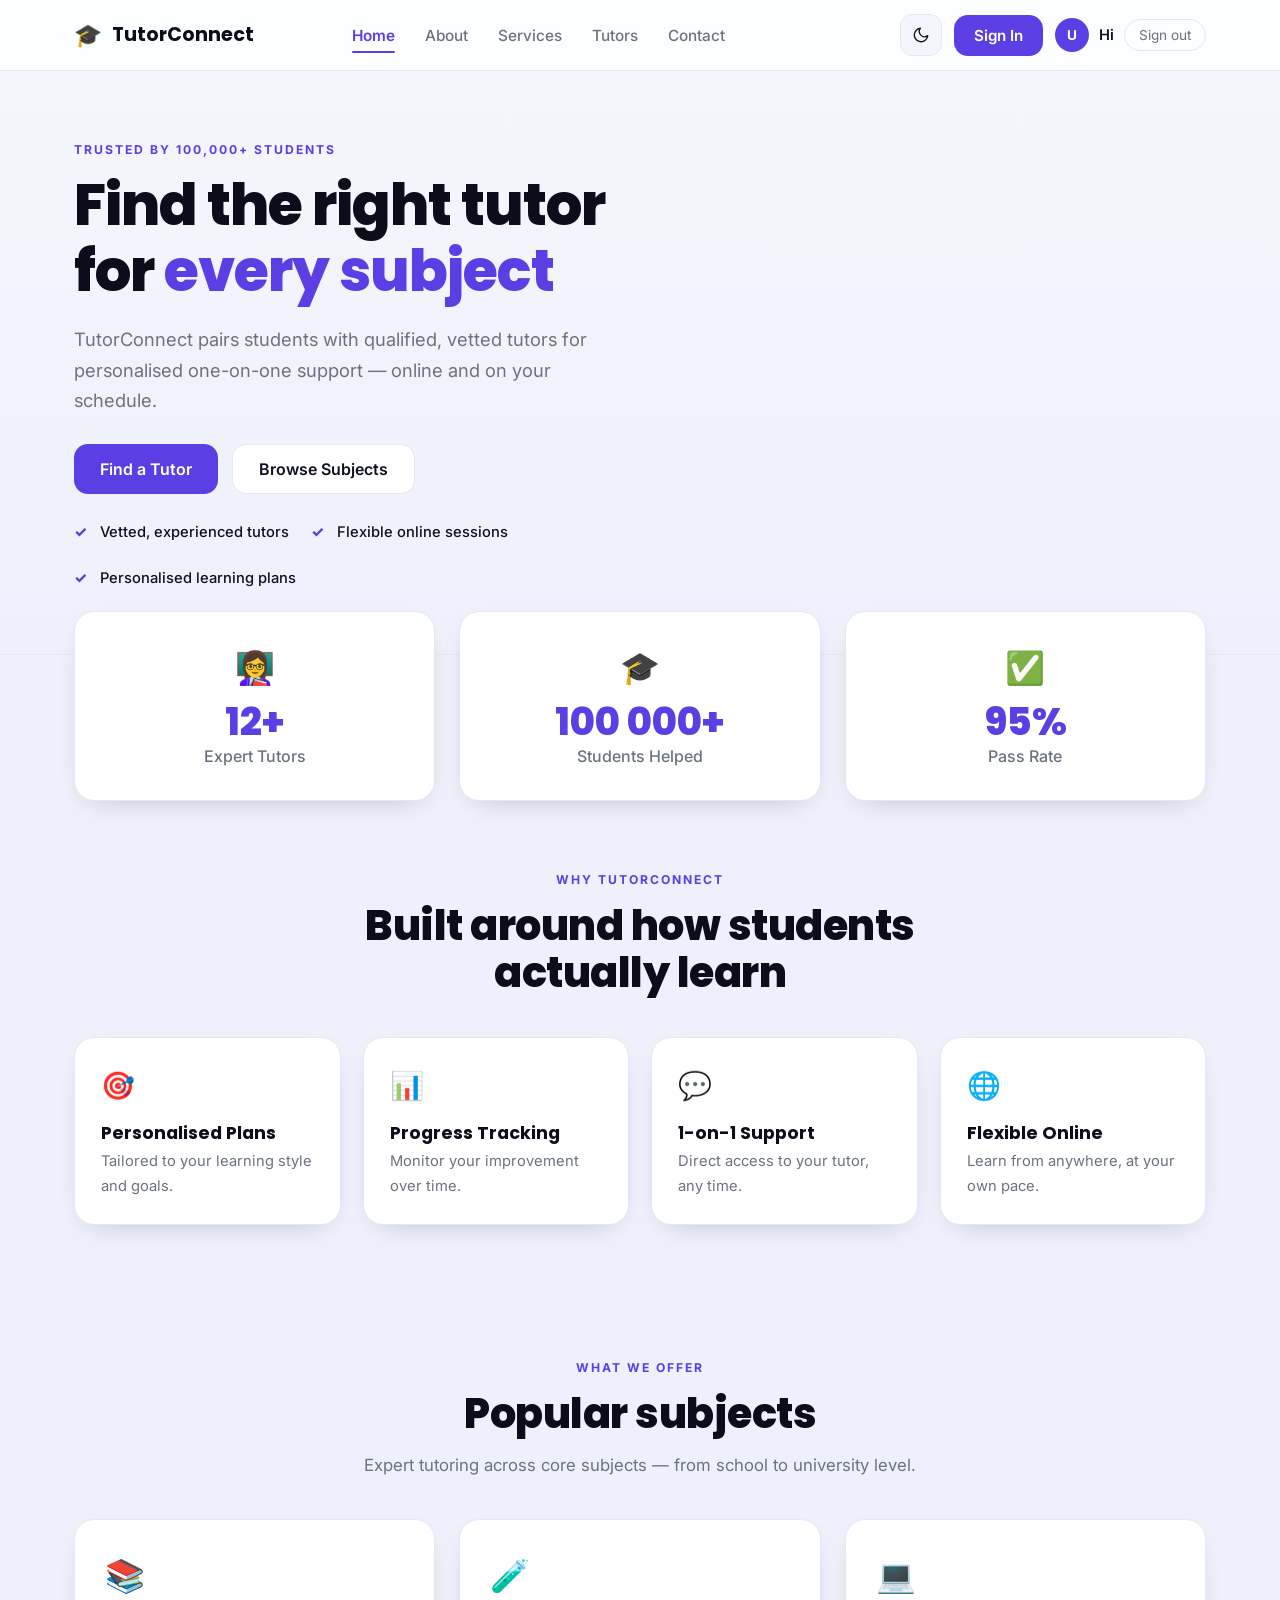
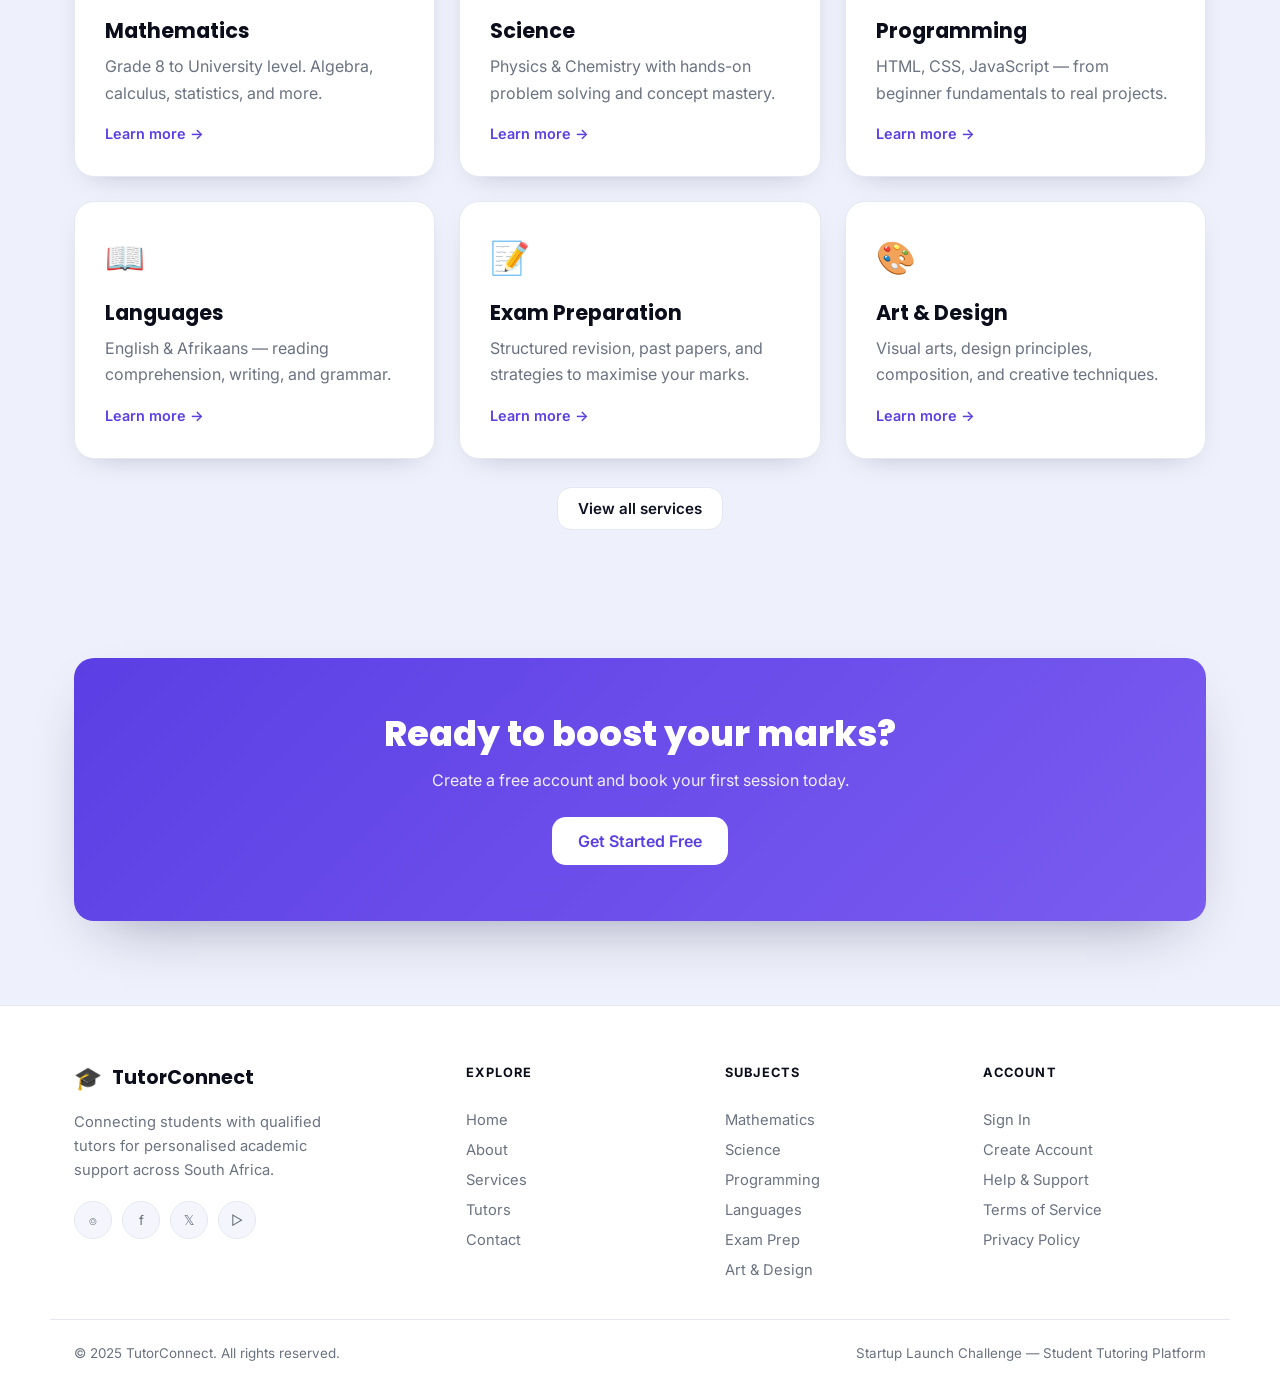
==== commit 3e482a96: ":art:" ====
--- a/index.html
+++ b/index.html
@@ -8,7 +8,7 @@
   <link rel="preconnect" href="https://fonts.googleapis.com" />
   <link rel="preconnect" href="https://fonts.gstatic.com" crossorigin />
   <link href="https://fonts.googleapis.com/css2?family=Poppins:wght@500;600;700;800&family=Inter:wght@400;500;600;700&display=swap" rel="stylesheet" />
-  <link rel="stylesheet" href="css/style.css" />
+  <link rel="stylesheet" href="styles.css" />
 </head>
 <body>
 
@@ -33,11 +33,12 @@
           <svg class="icon-moon" viewBox="0 0 24 24" width="18" height="18" fill="none" stroke="currentColor" stroke-width="1.8" stroke-linecap="round" stroke-linejoin="round"><path d="M21 12.8A9 9 0 1 1 11.2 3a7 7 0 0 0 9.8 9.8z"/></svg>
           <svg class="icon-sun" viewBox="0 0 24 24" width="18" height="18" fill="none" stroke="currentColor" stroke-width="1.8" stroke-linecap="round"><circle cx="12" cy="12" r="4"/><path d="M12 2v2M12 20v2M4.9 4.9l1.4 1.4M17.7 17.7l1.4 1.4M2 12h2M20 12h2M4.9 19.1l1.4-1.4M17.7 6.3l1.4-1.4"/></svg>
         </button>
-      <button class="btn btn--primary nav__signin" data-page="signin">Sign In</button>
-<div class="nav__account" id="navAccount" hidden>
-  <span class="nav__hi" id="navHi">Hi</span>
-  <button class="nav__signout" id="navSignout">Log out</button>
-</div>
+        <button class="btn btn--primary nav__signin" data-page="signin">Sign In</button>
+        <div class="nav__account" id="navAccount" hidden>
+          <span class="nav__avatar" id="navAvatar">U</span>
+          <span class="nav__hi" id="navHi">Hi</span>
+          <button class="nav__signout" id="navSignout">Sign out</button>
+        </div>
         <button class="nav__burger" id="navBurger" aria-label="Open menu" aria-expanded="false"><span></span><span></span><span></span></button>
       </div>
     </div>
@@ -54,13 +55,13 @@
   <main id="main">
 
     <!-- ===================== HOME ===================== -->
-    <section class="page" id="page-home">
+    <section class="page page--active" id="page-home">
       <div class="hero">
         <div class="container hero__grid">
           <div class="hero__copy">
-            <span class="eyebrow">AI-ready learning support</span>
+            <span class="eyebrow">Trusted by 100,000+ students</span>
             <h1 class="hero__title">Find the right tutor for <span class="text-primary">every subject</span></h1>
-            <p class="hero__lead">TutorConnect pairs students with qualified, vetted tutors for personalised one-on-one support, adaptive study plans, and flexible online sessions.</p>
+            <p class="hero__lead">TutorConnect pairs students with qualified, vetted tutors for personalised one-on-one support — online and on your schedule.</p>
             <div class="hero__cta">
               <button class="btn btn--primary btn--lg" data-page="tutors">Find a Tutor</button>
               <button class="btn btn--ghost btn--lg" data-page="services">Browse Subjects</button>
@@ -71,64 +72,15 @@
               <li>Personalised learning plans</li>
             </ul>
           </div>
-
           <div class="hero__art">
             <img src="https://images.unsplash.com/photo-1522202176988-66273c2fd55f?w=900&q=80"
                  alt="Two students studying together at a laptop" loading="lazy"
                  onerror="this.style.display='none'" />
-            <div class="orbit-card">
-              <span>Live Match Score</span>
-              <strong id="heroMatchScore">97%</strong>
-              <small>Goals, Subject, and Availability aligned</small>
-            </div>
-          </div>
-        </div>
-      </div>
-       <br>
-      <div class="container quick-match-wrap">
-        <form class="quick-match" id="quickMatchForm">
-          <div class="quick-match__head">
-            <span class="eyebrow">Smart match</span>
-            <h2>Build a tutoring plan in seconds</h2>
-          </div>
-          <label>
-            <span>Subject</span>
-            <select id="matchSubject" aria-label="Choose a subject">
-              <option>Programming</option>
-              <option>Mathematics</option>
-              <option>Science</option>
-              <option>Arts & Design</option>
-              <option>English</option>
-              <option>Afrikaans</option>
-              <option>Exam Preparation</option>
-            </select>
-          </label>
-          <label>
-            <span>Level</span>
-            <select id="matchLevel" aria-label="Choose a level">
-              <option>Grade 8-9</option>
-              <option>Grade 10-12</option>
-              <option>University</option>
-              <option>Beginner</option>
-            </select>
-          </label>
-          <label>
-            <span>Goal</span>
-            <select id="matchGoal" aria-label="Choose a goal">
-              <option>Improve marks</option>
-              <option>Exam preparation</option>
-              <option>Catch up fast</option>
-              <option>Build confidence</option>
-            </select>
-          </label>
-          <button type="submit" class="btn btn--primary">Match Me</button>
-        </form>
-        <div class="match-result" id="matchResult" hidden></div>
-      </div>
-      <br>
+          </div>
+        </div>
+      </div>
+
       <!-- stats -->
-       <br>
-       <br>
       <div class="container">
         <div class="stats" id="statRow">
           <div class="stat-card"><span class="stat-card__icon" aria-hidden="true">👩‍🏫</span><span class="stat-card__num" data-count="12" data-suffix="+">12+</span><span class="stat-card__label">Expert Tutors</span></div>
@@ -280,22 +232,6 @@
 
         <!-- subject filter pills -->
         <div class="pills" id="subjectPills"><!-- rendered by JS --></div>
-
-        <div class="tutor-tools" aria-label="Tutor browsing tools">
-          <label class="select-field">
-            <span>Sort</span>
-            <select id="tutorSort">
-              <option value="recommended">Recommended</option>
-              <option value="rating">Highest rating</option>
-              <option value="reviews">Most reviewed</option>
-              <option value="rate">Lowest rate</option>
-            </select>
-          </label>
-          <label class="toggle-field">
-            <input type="checkbox" id="availableOnly" />
-            <span>Available this week</span>
-          </label>
-        </div>
 
         <p class="tutor-count" id="tutorCount" aria-live="polite"></p>
         <div class="tutors" id="tutorGrid"><!-- rendered by JS --></div>
@@ -342,12 +278,12 @@
     </section>
 
     <!-- ===================== TERMS ===================== -->
-    <section class="page" id="page-terms-extra">
+    <section class="page" id="page-terms">
       <div class="container section legal">
         <button class="back-link" data-page="home">← Back to home</button>
         <span class="eyebrow">Legal</span>
         <h1 class="section__title section__title--xl">Terms of Service</h1>
-        <p class="legal__updated">Last updated: 1 January 2025</p>
+        <p class="legal__date">Last updated: 1 January 2025</p>
         <h2>1. Using TutorConnect</h2>
         <p>TutorConnect connects students with independent tutors for academic support. By creating an account you confirm that the information you provide is accurate and that you are old enough, or have guardian permission, to use the service.</p>
         <h2>2. Booking sessions</h2>
@@ -362,12 +298,12 @@
     </section>
 
     <!-- ===================== PRIVACY ===================== -->
-    <section class="page" id="page-privacy-extra">
+    <section class="page" id="page-privacy">
       <div class="container section legal">
         <button class="back-link" data-page="home">← Back to home</button>
         <span class="eyebrow">Legal</span>
         <h1 class="section__title section__title--xl">Privacy Policy</h1>
-        <p class="legal__updated">Last updated: 1 January 2025</p>
+        <p class="legal__date">Last updated: 1 January 2025</p>
         <h2>What we collect</h2>
         <p>We collect the details you give us — your name, email address, and the subjects you're interested in — so we can match you with suitable tutors and contact you about your sessions.</p>
         <h2>How we use it</h2>
@@ -380,7 +316,7 @@
     </section>
 
     <!-- ===================== SIGN IN ===================== -->
-    <section class="page page--active" id="page-signin">
+    <section class="page" id="page-signin">
       <div class="container section auth-wrap">
         <div class="auth-card card">
           <div class="auth-card__head">
@@ -416,190 +352,6 @@
         </div>
       </div>
     </section>
-
-    <!-- ===================== TERMS ===================== -->
-    <section class="page" id="page-terms">
-      <div class="container section legal">
-        <span class="eyebrow">Legal</span>
-        <h1 class="section__title section__title--xl">Terms of Service</h1>
-        <p class="legal__date">Last updated: 1 January 2025</p>
-        <h2>1. Using TutorConnect</h2>
-        <p>By creating an account or booking a session you agree to use TutorConnect for lawful, educational purposes. You are responsible for keeping your login details secure and for the activity on your account.</p>
-        <h2>2. Bookings &amp; sessions</h2>
-        <p>Sessions are arranged between students and independent tutors. Tutors set their own availability. We ask that cancellations are made at least 24 hours before a scheduled session so the slot can be offered to another student.</p>
-        <h2>3. Conduct</h2>
-        <p>We are committed to a safe, supportive learning environment. Harassment, abusive language, or sharing of inappropriate content may result in suspension of your account.</p>
-        <h2>4. Payments</h2>
-        <p>Where payments apply, fees are shown clearly before you confirm a booking. This demo project does not process real payments.</p>
-        <h2>5. Changes</h2>
-        <p>We may update these terms from time to time. Continued use of the platform after changes means you accept the updated terms.</p>
-        <button class="btn btn--ghost" data-page="home" style="margin-top:20px">← Back to home</button>
-      </div>
-    </section>
-
-    <!-- ===================== PRIVACY ===================== -->
-    <section class="page" id="page-privacy">
-      <div class="container section legal">
-        <span class="eyebrow">Legal</span>
-        <h1 class="section__title section__title--xl">Privacy Policy</h1>
-        <p class="legal__date">Last updated: 1 January 2025</p>
-        <h2>What we collect</h2>
-        <p>To match you with tutors we may collect your name, email address, the subjects you're interested in, and your messages to us. We only collect what we need to provide the service.</p>
-        <h2>How we use it</h2>
-        <p>Your information is used to create your account, arrange sessions, respond to enquiries, and improve TutorConnect. We do not sell your personal information to third parties.</p>
-        <h2>Your choices</h2>
-        <p>You can request a copy of your data or ask us to delete your account at any time by contacting <strong>hello@tutorconnect.co.za</strong>.</p>
-        <h2>Cookies</h2>
-        <p>We use local browser storage to remember small preferences such as your light or dark theme. No tracking cookies are used in this project.</p>
-        <button class="btn btn--ghost" data-page="home" style="margin-top:20px">← Back to home</button>
-      </div>
-    </section>
-     <!-- ===================== TESTIMONIALS ===================== -->
-<section class="page" id="page-testimonials">
-  <div class="band-soft">
-    <div class="container section">
-      <div class="section__head center">
-        <span class="eyebrow">What students say</span>
-        <h1 class="section__title section__title--xl">Testimonials</h1>
-        <p class="section__sub">Hear from students who have used TutorConnect.</p>
-      </div>
-
-      <div class="testimonials" id="testimonialsGrid">
-        <div class="testimonial-card card">
-          <img src="https://i.pravatar.cc/80?img=1" alt="Student photo" class="testimonial-card__img" />
-          <p class="testimonial-card__text">"TutorConnect helped me pass my maths exam! My tutor was patient and explained everything clearly."</p>
-          <strong class="testimonial-card__name">Thabo M.</strong>
-          <span class="testimonial-card__subject">Mathematics</span>
-        </div>
-        <div class="testimonial-card card">
-          <img src="https://i.pravatar.cc/80?img=5" alt="Student photo" class="testimonial-card__img" />
-          <p class="testimonial-card__text">"I improved my Python skills in just 3 sessions. Highly recommend the programming tutors!"</p>
-          <strong class="testimonial-card__name">Ayanda K.</strong>
-          <span class="testimonial-card__subject">Programming</span>
-        </div>
-        <div class="testimonial-card card">
-          <img src="https://i.pravatar.cc/80?img=9" alt="Student photo" class="testimonial-card__img" />
-          <p class="testimonial-card__text">"Booking was so easy and my tutor was always on time. Great experience overall!"</p>
-          <strong class="testimonial-card__name">Lerato N.</strong>
-          <span class="testimonial-card__subject">Science</span>
-        </div>
-      </div>
-
-      <!-- Add Your Review -->
-      <div class="review-form-wrap card" style="margin-top:40px; max-width:600px; margin-left:auto; margin-right:auto;">
-        <h3 style="margin-bottom:16px;">⭐ Add Yours!</h3>
-        <form id="reviewForm" novalidate>
-          <div class="field">
-            <label for="reviewName">Your Name</label>
-            <input id="reviewName" type="text" placeholder="e.g. Sipho Dlamini" required />
-          </div>
-          <div class="field">
-            <label for="reviewSubject">Subject</label>
-            <input id="reviewSubject" type="text" placeholder="e.g. Mathematics" required />
-          </div>
-          <div class="field">
-            <label for="reviewText">Your Review</label>
-            <textarea id="reviewText" rows="4" placeholder="Tell us about your experience…" required></textarea>
-          </div>
-          <button type="submit" class="btn btn--primary btn--block">Submit Review</button>
-          <p id="reviewSuccess" hidden style="color:green; margin-top:12px;">✓ Thanks for your review!</p>
-        </form>
-      </div>
-
-      <!-- Log Out -->
-      <div class="center" style="margin-top:40px;">
-        <button class="btn btn--ghost btn--lg" data-page="thankyou">Log Out</button>
-      </div>
-
-    </div>
-  </div>
-</section>
-
-<!-- ===================== THANK YOU ===================== -->
-<section class="page" id="page-thankyou">
-  <div class="container section center">
-    <span style="font-size:4rem;">🎓</span>
-    <h1 class="section__title section__title--xl" style="margin-top:16px;">Thank You!</h1>
-    <p class="section__sub">You have been logged out successfully.<br/>We hope to see you again soon on TutorConnect.</p>
-    <div style="margin-top:32px; display:flex; gap:16px; justify-content:center; flex-wrap:wrap;">
-      <button class="btn btn--primary btn--lg" data-page="signin">Sign In Again</button>
-      <button class="btn btn--ghost btn--lg" data-page="home">Back to Home</button>
-    </div>
-  </div>
-</section>
-<!-- ===================== TESTIMONIALS ===================== -->
-<section class="page" id="page-testimonials">
-  <div class="band-soft">
-    <div class="container section">
-      <div class="section__head center">
-        <span class="eyebrow">What students say</span>
-        <h1 class="section__title section__title--xl">Testimonials</h1>
-        <p class="section__sub">Hear from students who have used TutorConnect.</p>
-      </div>
-
-      <div class="testimonials" id="testimonialsGrid">
-        <div class="testimonial-card card">
-          <img src="https://i.pravatar.cc/80?img=1" alt="Student photo" class="testimonial-card__img" />
-          <p class="testimonial-card__text">"TutorConnect helped me pass my maths exam! My tutor was patient and explained everything clearly."</p>
-          <strong class="testimonial-card__name">Thabo M.</strong>
-          <span class="testimonial-card__subject">Mathematics</span>
-        </div>
-        <div class="testimonial-card card">
-          <img src="https://i.pravatar.cc/80?img=5" alt="Student photo" class="testimonial-card__img" />
-          <p class="testimonial-card__text">"I improved my Python skills in just 3 sessions. Highly recommend the programming tutors!"</p>
-          <strong class="testimonial-card__name">Ayanda K.</strong>
-          <span class="testimonial-card__subject">Programming</span>
-        </div>
-        <div class="testimonial-card card">
-          <img src="https://i.pravatar.cc/80?img=9" alt="Student photo" class="testimonial-card__img" />
-          <p class="testimonial-card__text">"Booking was so easy and my tutor was always on time. Great experience overall!"</p>
-          <strong class="testimonial-card__name">Lerato N.</strong>
-          <span class="testimonial-card__subject">Science</span>
-        </div>
-      </div>
-
-      <!-- Add Yours form -->
-      <div class="review-form-wrap card" style="margin-top:40px; max-width:600px; margin-left:auto; margin-right:auto;">
-        <h3 style="margin-bottom:16px;">⭐ Add Yours!</h3>
-        <form id="reviewForm" novalidate>
-          <div class="field">
-            <label for="reviewName">Your Name</label>
-            <input id="reviewName" type="text" placeholder="e.g. Sipho Dlamini" required />
-          </div>
-          <div class="field">
-            <label for="reviewSubject">Subject</label>
-            <input id="reviewSubject" type="text" placeholder="e.g. Mathematics" required />
-          </div>
-          <div class="field">
-            <label for="reviewText">Your Review</label>
-            <textarea id="reviewText" rows="4" placeholder="Tell us about your experience…" required></textarea>
-          </div>
-          <button type="submit" class="btn btn--primary btn--block">Submit Review</button>
-          <p id="reviewSuccess" hidden style="color:green; margin-top:12px;">✓ Thanks for your review!</p>
-        </form>
-      </div>
-
-      <!-- Log Out button — hidden until review is submitted -->
-      <div class="center" style="margin-top:40px;">
-        <button id="testimonialLogout" class="btn btn--ghost btn--lg" data-page="thankyou" hidden>Sign Out</button>
-      </div>
-
-    </div>
-  </div>
-</section>
-
-<!-- ===================== THANK YOU ===================== -->
-<section class="page" id="page-thankyou">
-  <div class="container section center">
-    <span style="font-size:4rem;">🎓</span>
-    <h1 class="section__title section__title--xl" style="margin-top:16px;">Thank You!</h1>
-    <p class="section__sub">You have been logged out successfully.<br/>We hope to see you again soon on TutorConnect.</p>
-    <div style="margin-top:32px; display:flex; gap:16px; justify-content:center; flex-wrap:wrap;">
-      <button class="btn btn--primary nav__signin" data-page="signin" id="navSigninBtn">Sign In</button>
-      <button class="btn btn--ghost btn--lg" data-page="home">Back to Home</button>
-    </div>
-  </div>
-</section>
 
   </main>
 
@@ -654,41 +406,6 @@
   <!-- toast -->
   <div class="toast" id="toast" hidden></div>
 
-  <div class="modal" id="bookingModal" hidden>
-    <div class="modal__panel" role="dialog" aria-modal="true" aria-labelledby="bookingTitle">
-      <button class="modal__close" id="bookingClose" aria-label="Close booking dialog">x</button>
-      <span class="eyebrow">Session request</span>
-      <h2 id="bookingTitle">Book a tutor</h2>
-      <p id="bookingIntro"></p>
-      <form id="bookingForm" class="booking-form">
-        <label>
-          <span>Preferred day</span>
-          <select id="bookingDay">
-            <option>Monday</option>
-            <option>Tuesday</option>
-            <option>Wednesday</option>
-            <option>Thursday</option>
-            <option>Friday</option>
-            <option>Saturday</option>
-          </select>
-        </label>
-        <label>
-          <span>Session length</span>
-          <select id="bookingLength">
-            <option>45 minutes</option>
-            <option>60 minutes</option>
-            <option>90 minutes</option>
-          </select>
-        </label>
-        <label>
-          <span>What should the tutor focus on?</span>
-          <textarea id="bookingNotes" rows="4" placeholder="Example: calculus revision, past paper questions, confidence with basics"></textarea>
-        </label>
-        <button type="submit" class="btn btn--primary btn--block">Send Request</button>
-      </form>
-    </div>
-  </div>
-
-  <script src="css/js/script.js"></script>
+  <script src="script.js"></script>
 </body>
-</html>+</html>
--- a/styles.css
+++ b/styles.css
@@ -0,0 +1,361 @@
+/* ============================================================
+   TutorConnect — Stylesheet
+   Headings: Poppins · Body: Inter
+   ============================================================ */
+
+/* ---------- THEME TOKENS ---------- */
+:root {
+  --primary:    #5b3fe4;
+  --primary-d:  #4a2fc7;
+  --primary-sft:#ece8fd;
+  --bg:         #eef0fb;
+  --surface:    #ffffff;
+  --surface-2:  #f5f6fd;
+  --text:       #0f1222;
+  --heading:    #0b0d1a;
+  --muted:      #6b7280;
+  --border:     #e5e7f1;
+  --star:       #f5b50a;
+  --ring:       rgba(91,63,228,.20);
+  --shadow:     0 10px 30px -18px rgba(20,20,60,.35);
+  --shadow-lg:  0 24px 60px -30px rgba(20,20,60,.45);
+
+  --font-head: "Poppins", system-ui, sans-serif;
+  --font-body: "Inter", system-ui, sans-serif;
+  --maxw: 1180px;
+  --nav-h: 70px;
+  --r-sm: 10px; --r-md: 14px; --r-lg: 20px; --r-pill: 999px;
+}
+
+[data-theme="dark"] {
+  --primary:    #8169ff;
+  --primary-d:  #6f55f5;
+  --primary-sft:#241f3d;
+  --bg:         #0c0e16;
+  --surface:    #161922;
+  --surface-2:  #1d2130;
+  --text:       #e7e9f2;
+  --heading:    #f4f5fb;
+  --muted:      #99a0b3;
+  --border:     #262a39;
+  --star:       #f5b50a;
+  --ring:       rgba(129,105,255,.28);
+  --shadow:     0 10px 30px -18px rgba(0,0,0,.6);
+  --shadow-lg:  0 24px 60px -28px rgba(0,0,0,.7);
+}
+
+/* ---------- RESET ---------- */
+* { box-sizing: border-box; margin: 0; padding: 0; }
+html { scroll-behavior: smooth; }
+body {
+  background: var(--bg);
+  color: var(--text);
+  font-family: var(--font-body);
+  font-size: 16px;
+  line-height: 1.65;
+  -webkit-font-smoothing: antialiased;
+  transition: background .3s ease, color .3s ease;
+}
+img { max-width: 100%; display: block; }
+button { font-family: inherit; cursor: pointer; border: none; background: none; color: inherit; }
+input, textarea, select { font-family: inherit; font-size: 1rem; }
+a { color: inherit; text-decoration: none; }
+h1, h2, h3, h4 { font-family: var(--font-head); color: var(--heading); line-height: 1.15; }
+::selection { background: var(--primary); color: #fff; }
+
+.container { max-width: var(--maxw); margin: 0 auto; padding: 0 24px; }
+.section { padding: 64px 24px; }
+.center { text-align: center; }
+.text-primary { color: var(--primary); }
+.eyebrow {
+  font-family: var(--font-body); font-weight: 700; text-transform: uppercase;
+  letter-spacing: 2px; font-size: .76rem; color: var(--primary); display: inline-block; margin-bottom: 12px;
+}
+.section__head { max-width: 620px; margin: 0 auto 40px; }
+.section__head.center { text-align: center; }
+.section__title { font-size: clamp(1.9rem, 4vw, 2.6rem); font-weight: 800; letter-spacing: -.5px; }
+.section__title--xl { font-size: clamp(2.2rem, 5vw, 3.2rem); }
+.section__sub { color: var(--muted); margin-top: 14px; font-size: 1.05rem; }
+
+/* ============================================================
+   NAVIGATION
+   ============================================================ */
+.nav {
+  position: sticky; top: 0; z-index: 50;
+  background: color-mix(in srgb, var(--surface) 88%, transparent);
+  backdrop-filter: blur(12px);
+  border-bottom: 1px solid var(--border);
+}
+.nav__inner { max-width: var(--maxw); margin: 0 auto; height: var(--nav-h); display: flex; align-items: center; gap: 20px; padding: 0 24px; }
+.brand { display: inline-flex; align-items: center; gap: 10px; }
+.brand__cap { font-size: 1.4rem; line-height: 1; }
+.brand__name { font-family: var(--font-head); font-weight: 700; font-size: 1.2rem; color: var(--heading); }
+.nav__links { display: flex; gap: 30px; margin: 0 auto; }
+.nav__link { font-size: .96rem; font-weight: 500; color: var(--muted); position: relative; padding: 6px 0; transition: color .2s; }
+.nav__link:hover { color: var(--text); }
+.nav__link.is-active { color: var(--primary); font-weight: 600; }
+.nav__link.is-active::after { content: ""; position: absolute; left: 0; right: 0; bottom: -2px; height: 2px; background: var(--primary); border-radius: 2px; }
+.nav__actions { display: flex; align-items: center; gap: 12px; margin-left: auto; }
+
+.theme-toggle { width: 42px; height: 42px; border-radius: 12px; background: var(--surface-2); border: 1px solid var(--border); display: grid; place-items: center; color: var(--text); transition: background .2s, transform .3s; }
+.theme-toggle:hover { transform: rotate(12deg); }
+.icon-sun { display: none; }
+[data-theme="dark"] .icon-moon { display: none; }
+[data-theme="dark"] .icon-sun { display: block; }
+
+.nav__account { display: flex; align-items: center; gap: 10px; }
+.nav__avatar { width: 34px; height: 34px; border-radius: 50%; background: var(--primary); color: #fff; display: grid; place-items: center; font-weight: 700; font-size: .85rem; }
+.nav__hi { font-size: .92rem; font-weight: 600; color: var(--text); }
+.nav__signout { font-size: .85rem; color: var(--muted); border: 1px solid var(--border); border-radius: var(--r-pill); padding: 7px 14px; transition: .2s; }
+.nav__signout:hover { color: var(--primary); border-color: var(--primary); }
+
+.nav__burger { display: none; flex-direction: column; gap: 4px; padding: 8px; }
+.nav__burger span { width: 22px; height: 2px; background: var(--text); border-radius: 2px; transition: .25s; }
+.nav__mobile { display: none; flex-direction: column; padding: 8px 24px 16px; border-top: 1px solid var(--border); background: var(--surface); }
+.nav__mobile .nav__link { text-align: left; padding: 13px 0; border-bottom: 1px solid var(--border); }
+.nav__mobile.is-open { display: flex; }
+
+/* ============================================================
+   BUTTONS
+   ============================================================ */
+.btn { display: inline-flex; align-items: center; justify-content: center; gap: 8px; font-weight: 600; font-size: .95rem; padding: 11px 20px; border-radius: var(--r-md); transition: transform .12s, background .2s, box-shadow .2s; white-space: nowrap; }
+.btn:active { transform: translateY(1px); }
+.btn--primary { background: var(--primary); color: #fff; }
+.btn--primary:hover { background: var(--primary-d); }
+.btn--ghost { background: var(--surface); color: var(--text); border: 1px solid var(--border); }
+.btn--ghost:hover { border-color: var(--primary); color: var(--primary); }
+.btn--light { background: #fff; color: var(--primary); }
+.btn--light:hover { background: #f0eefe; }
+.btn--lg { padding: 14px 26px; font-size: 1rem; }
+.btn--block { width: 100%; }
+
+/* ============================================================
+   PAGE ROUTING
+   ============================================================ */
+.page { display: none; }
+.page--active { display: block; animation: fade .3s ease; }
+@keyframes fade { from { opacity: 0; transform: translateY(8px); } to { opacity: 1; transform: none; } }
+
+.band-soft { background: var(--surface-2); border-block: 1px solid var(--border); }
+
+/* ============================================================
+   HERO (Home)
+   ============================================================ */
+.hero { background: linear-gradient(180deg, var(--surface-2), var(--bg)); border-bottom: 1px solid var(--border); }
+.hero__grid { display: grid; grid-template-columns: 1.05fr .95fr; gap: 48px; align-items: center; padding: 64px 24px; }
+.hero__title { font-size: clamp(2.3rem, 5vw, 3.6rem); font-weight: 800; letter-spacing: -1px; }
+.hero__lead { color: var(--muted); font-size: 1.15rem; margin: 20px 0 28px; max-width: 46ch; }
+.hero__cta { display: flex; gap: 14px; flex-wrap: wrap; }
+.hero__points { list-style: none; display: flex; gap: 22px; flex-wrap: wrap; margin-top: 26px; }
+.hero__points li { position: relative; padding-left: 26px; color: var(--text); font-size: .92rem; font-weight: 500; }
+.hero__points li::before { content: "✓"; position: absolute; left: 0; color: var(--primary); font-weight: 800; }
+.hero__art img { width: 100%; border-radius: var(--r-lg); box-shadow: var(--shadow-lg); aspect-ratio: 4/3; object-fit: cover; background: var(--surface-2); }
+
+/* ============================================================
+   STATS
+   ============================================================ */
+.stats { display: grid; grid-template-columns: repeat(3, 1fr); gap: 24px; margin-top: -44px; position: relative; z-index: 2; }
+.stats--plain { margin-top: 0; }
+.stat-card { background: var(--surface); border: 1px solid var(--border); border-radius: var(--r-lg); padding: 30px 20px; text-align: center; box-shadow: var(--shadow); }
+.stat-card__icon { font-size: 2rem; display: block; margin-bottom: 6px; }
+.stat-card__num { display: block; font-family: var(--font-head); font-weight: 800; font-size: 2.4rem; color: var(--primary); line-height: 1.1; }
+.stat-card__label { color: var(--muted); font-weight: 500; }
+
+/* ============================================================
+   FEATURE CARDS (Why / About)
+   ============================================================ */
+.features { display: grid; grid-template-columns: repeat(4, 1fr); gap: 22px; }
+.feature { background: var(--surface); border: 1px solid var(--border); border-radius: var(--r-lg); padding: 26px; box-shadow: var(--shadow); transition: transform .2s, box-shadow .2s; }
+.feature:hover { transform: translateY(-4px); box-shadow: var(--shadow-lg); }
+.feature__icon { font-size: 1.7rem; display: block; margin-bottom: 14px; }
+.feature h3 { font-size: 1.1rem; font-weight: 700; margin-bottom: 6px; }
+.feature p { color: var(--muted); font-size: .92rem; }
+
+/* ============================================================
+   SERVICES
+   ============================================================ */
+.services { display: grid; grid-template-columns: repeat(3, 1fr); gap: 24px; }
+.service { background: var(--surface); border: 1px solid var(--border); border-radius: var(--r-lg); padding: 30px; box-shadow: var(--shadow); transition: transform .2s, box-shadow .2s, border-color .2s; }
+.service:hover { transform: translateY(-4px); box-shadow: var(--shadow-lg); border-color: var(--primary); }
+.service__icon { font-size: 2rem; display: block; margin-bottom: 16px; }
+.service h3 { font-size: 1.3rem; font-weight: 700; margin-bottom: 10px; }
+.service p { color: var(--muted); }
+
+/* ============================================================
+   TUTORS
+   ============================================================ */
+.tutor-search { display: flex; align-items: center; gap: 10px; max-width: 560px; margin: 0 auto 22px; background: var(--surface); border: 1px solid var(--border); border-radius: var(--r-md); padding: 13px 18px; color: var(--muted); box-shadow: var(--shadow); }
+.tutor-search:focus-within { border-color: var(--primary); box-shadow: 0 0 0 4px var(--ring); }
+.tutor-search input { flex: 1; border: none; outline: none; background: none; color: var(--text); }
+
+.pills { display: flex; flex-wrap: wrap; gap: 10px; justify-content: center; margin-bottom: 18px; }
+.pill { border: 1px solid var(--border); background: var(--surface); color: var(--muted); border-radius: var(--r-pill); padding: 8px 16px; font-size: .88rem; font-weight: 500; transition: .18s; }
+.pill:hover { color: var(--primary); border-color: var(--primary); }
+.pill--active { background: var(--primary); color: #fff; border-color: var(--primary); }
+
+.tutor-count { text-align: center; color: var(--muted); font-size: .9rem; margin-bottom: 22px; }
+
+.tutors { display: grid; grid-template-columns: repeat(3, 1fr); gap: 24px; }
+.tutor { background: var(--surface); border: 1px solid var(--border); border-radius: var(--r-lg); padding: 24px; box-shadow: var(--shadow); display: flex; flex-direction: column; transition: transform .2s, box-shadow .2s; }
+.tutor:hover { transform: translateY(-4px); box-shadow: var(--shadow-lg); }
+.tutor__head { display: flex; gap: 14px; align-items: center; }
+.tutor__avatar { position: relative; width: 56px; height: 56px; border-radius: 50%; flex: 0 0 56px; display: grid; place-items: center; background: var(--primary-sft); color: var(--primary); font-weight: 700; overflow: hidden; }
+.tutor__avatar img { position: absolute; inset: 0; width: 100%; height: 100%; object-fit: cover; }
+.tutor__name { font-size: 1.1rem; font-weight: 700; }
+.tutor__subject { display: block; color: var(--primary); font-weight: 600; font-size: .9rem; }
+.tutor__level { display: block; color: var(--muted); font-size: .82rem; }
+.tutor__bio { color: var(--muted); font-size: .92rem; margin: 16px 0; flex: 1; }
+.tutor__foot { display: flex; justify-content: space-between; align-items: center; border-top: 1px solid var(--border); padding-top: 16px; }
+.tutor__rating { font-weight: 700; font-size: .92rem; color: var(--text); }
+.tutor__rating .star { color: var(--star); }
+.tutor__rating .reviews { color: var(--muted); font-weight: 400; font-size: .85rem; }
+.tutor__book { color: var(--primary); font-weight: 600; font-size: .9rem; transition: gap .2s; display: inline-flex; gap: 4px; }
+.tutor__book:hover { text-decoration: underline; }
+.empty-msg { text-align: center; color: var(--muted); padding: 30px; }
+
+/* ============================================================
+   CONTACT
+   ============================================================ */
+.contact { display: grid; grid-template-columns: 1fr 1.1fr; gap: 56px; align-items: start; }
+.contact__intro p { color: var(--muted); margin: 16px 0 28px; max-width: 42ch; }
+.contact__list { list-style: none; display: grid; gap: 20px; }
+.contact__list li { display: flex; align-items: center; gap: 16px; }
+.contact__ico { width: 46px; height: 46px; border-radius: 12px; background: var(--primary-sft); display: grid; place-items: center; font-size: 1.2rem; flex: 0 0 46px; }
+.contact__list strong { display: block; font-size: .72rem; text-transform: uppercase; letter-spacing: 1px; color: var(--muted); font-weight: 700; }
+.contact__list span span, .contact__list li > span:last-child { color: var(--text); font-weight: 600; }
+
+.card { background: var(--surface); border: 1px solid var(--border); border-radius: var(--r-lg); padding: 32px; box-shadow: var(--shadow-lg); }
+.contact__form { display: grid; gap: 20px; }
+.field { display: grid; gap: 8px; }
+.field label { font-weight: 600; font-size: .92rem; color: var(--heading); }
+.field input, .field textarea {
+  background: var(--surface); border: 1px solid var(--border); border-radius: var(--r-md);
+  padding: 13px 15px; color: var(--text); outline: none; transition: border-color .2s, box-shadow .2s; width: 100%;
+}
+[data-theme="dark"] .field input, [data-theme="dark"] .field textarea { background: var(--surface-2); }
+.field input::placeholder, .field textarea::placeholder { color: var(--muted); }
+.field input:focus, .field textarea:focus { border-color: var(--primary); box-shadow: 0 0 0 4px var(--ring); }
+.field textarea { resize: vertical; }
+.field input.is-invalid, .field textarea.is-invalid { border-color: #e05260; box-shadow: 0 0 0 4px rgba(224,82,96,.15); }
+.field__error { color: #e05260; font-size: .82rem; min-height: 0; }
+.form__success { color: #1f9d6b; font-weight: 600; text-align: center; background: rgba(31,157,107,.1); padding: 12px; border-radius: var(--r-md); }
+
+/* ============================================================
+   SIGN IN
+   ============================================================ */
+.auth-wrap { display: grid; place-items: center; min-height: 70vh; }
+.auth-card { width: 100%; max-width: 440px; }
+.auth-card__head { text-align: center; margin-bottom: 24px; }
+.auth-card__head .brand__cap { font-size: 2.2rem; }
+.auth-card__head h1 { font-size: 1.7rem; font-weight: 800; margin-top: 8px; }
+.auth-card__head p { color: var(--muted); margin-top: 4px; }
+.auth-tabs { display: grid; grid-template-columns: 1fr 1fr; gap: 6px; background: var(--surface-2); border: 1px solid var(--border); border-radius: var(--r-md); padding: 5px; margin-bottom: 24px; }
+.auth-tab { padding: 11px; border-radius: 10px; color: var(--muted); font-weight: 600; font-size: .92rem; transition: .2s; }
+.auth-tab--active { background: var(--primary); color: #fff; }
+#authForm { display: grid; gap: 18px; }
+.field__pass { position: relative; display: flex; align-items: center; }
+.field__pass input { padding-right: 44px; }
+.field__eye { position: absolute; right: 12px; color: var(--muted); display: grid; place-items: center; }
+.auth-msg { padding: 11px 14px; border-radius: var(--r-md); font-size: .9rem; font-weight: 500; text-align: center; }
+.auth-msg--ok { background: rgba(31,157,107,.12); color: #1f9d6b; }
+.auth-msg--error { background: rgba(224,82,96,.12); color: #e05260; }
+.auth-note { text-align: center; color: var(--muted); font-size: .82rem; margin-top: 18px; }
+
+/* ============================================================
+   CTA BAND
+   ============================================================ */
+.cta-band { background: linear-gradient(135deg, var(--primary), #7a5cf0); border-radius: var(--r-lg); padding: 56px 28px; text-align: center; color: #fff; box-shadow: var(--shadow-lg); }
+.cta-band h2 { color: #fff; font-size: clamp(1.6rem, 3vw, 2.2rem); font-weight: 800; }
+.cta-band p { color: rgba(255,255,255,.9); margin: 12px 0 24px; }
+
+/* ============================================================
+   ABOUT split
+   ============================================================ */
+.about { display: grid; grid-template-columns: 1fr 1fr; gap: 56px; align-items: start; padding: 64px 24px; }
+.about__text p { color: var(--muted); margin-top: 16px; }
+.about__text .section__title { margin-top: 4px; }
+.about__cards { display: grid; grid-template-columns: 1fr 1fr; gap: 18px; }
+.about__cards .feature { box-shadow: var(--shadow); }
+
+/* ============================================================
+   FOOTER
+   ============================================================ */
+.footer { background: var(--surface); border-top: 1px solid var(--border); margin-top: 20px; }
+.footer__inner { display: grid; grid-template-columns: 1.6fr 1fr 1fr 1fr; gap: 36px; padding: 56px 24px 40px; }
+.footer__brand p { color: var(--muted); font-size: .92rem; margin: 16px 0 18px; max-width: 32ch; }
+.footer__social { display: flex; gap: 10px; }
+.footer__social button { width: 38px; height: 38px; border-radius: 50%; border: 1px solid var(--border); background: var(--surface-2); display: grid; place-items: center; color: var(--muted); transition: .2s; }
+.footer__social button:hover { color: var(--primary); border-color: var(--primary); }
+.footer__head { font-weight: 700; font-size: .8rem; text-transform: uppercase; letter-spacing: 1.2px; color: var(--heading); display: block; margin-bottom: 16px; }
+.footer__col { display: flex; flex-direction: column; gap: 12px; align-items: flex-start; }
+.footer__link { color: var(--muted); font-size: .92rem; text-align: left; transition: color .2s; }
+.footer__link:hover { color: var(--primary); }
+.footer__bottom { display: flex; justify-content: space-between; gap: 16px; padding: 22px 24px; border-top: 1px solid var(--border); color: var(--muted); font-size: .84rem; flex-wrap: wrap; }
+
+/* ---------- toast ---------- */
+.toast { position: fixed; bottom: 24px; left: 50%; transform: translateX(-50%) translateY(20px); background: var(--heading); color: var(--bg); padding: 13px 22px; border-radius: var(--r-pill); font-size: .9rem; font-weight: 500; box-shadow: var(--shadow-lg); opacity: 0; transition: opacity .25s, transform .25s; z-index: 100; }
+.toast.is-show { opacity: 1; transform: translateX(-50%) translateY(0); }
+
+/* ============================================================
+   SUBJECT DETAIL PAGE
+   ============================================================ */
+.back-link { color: var(--muted); font-weight: 600; font-size: .9rem; margin-bottom: 18px; transition: color .2s; }
+.back-link:hover { color: var(--primary); }
+.subject-hero { max-width: 680px; margin: 0 auto; }
+.subject-hero__icon { font-size: 3.4rem; display: block; margin-bottom: 12px; }
+.subject-about { max-width: 820px; margin: 0 auto; }
+.subject-about h2 { font-size: 1.5rem; font-weight: 700; margin-bottom: 12px; }
+.subject-about p { color: var(--muted); }
+.topics { list-style: none; display: grid; grid-template-columns: 1fr 1fr; gap: 12px; margin-top: 22px; }
+.topics li { position: relative; padding-left: 30px; color: var(--text); font-weight: 500; }
+.topics li::before { content: "✓"; position: absolute; left: 0; top: 0; width: 20px; height: 20px; border-radius: 50%; background: var(--primary-sft); color: var(--primary); font-size: .72rem; font-weight: 800; display: grid; place-items: center; }
+
+/* service card as clickable link */
+.service { cursor: pointer; }
+.service__more { display: inline-flex; align-items: center; gap: 4px; margin-top: 16px; color: var(--primary); font-weight: 600; font-size: .9rem; }
+.service:hover .service__more { gap: 8px; }
+
+/* ============================================================
+   LEGAL PAGES
+   ============================================================ */
+.legal { max-width: 760px; }
+.legal h2 { font-size: 1.25rem; font-weight: 700; margin: 28px 0 8px; }
+.legal p { color: var(--muted); }
+.legal__date { color: var(--muted); font-size: .9rem; margin-top: 8px; }
+
+@media (max-width: 720px) {
+  .topics { grid-template-columns: 1fr; }
+}
+
+/* ============================================================
+   RESPONSIVE (continued below original rules)
+   ============================================================ */
+@media (max-width: 980px) {
+  .hero__grid { grid-template-columns: 1fr; }
+  .hero__art { order: -1; }
+  .features { grid-template-columns: repeat(2, 1fr); }
+  .services, .tutors { grid-template-columns: repeat(2, 1fr); }
+  .about, .contact { grid-template-columns: 1fr; }
+  .footer__inner { grid-template-columns: 1fr 1fr; }
+}
+@media (max-width: 720px) {
+  .nav__links { display: none; }
+  .nav__signin { display: none; }
+  .nav__account { display: none; }
+  .nav__burger { display: flex; }
+  .nav__burger.is-open span:nth-child(1) { transform: translateY(6px) rotate(45deg); }
+  .nav__burger.is-open span:nth-child(2) { opacity: 0; }
+  .nav__burger.is-open span:nth-child(3) { transform: translateY(-6px) rotate(-45deg); }
+  .stats { grid-template-columns: 1fr; margin-top: 24px; }
+  .features, .services, .tutors { grid-template-columns: 1fr; }
+  .about__cards { grid-template-columns: 1fr; }
+  .footer__inner { grid-template-columns: 1fr 1fr; }
+}
+@media (max-width: 480px) {
+  .footer__inner { grid-template-columns: 1fr; }
+}
+
+/* accessibility */
+:focus-visible { outline: 2px solid var(--primary); outline-offset: 2px; border-radius: 4px; }
+@media (prefers-reduced-motion: reduce) { * { animation: none !important; transition: none !important; scroll-behavior: auto; } }
+
